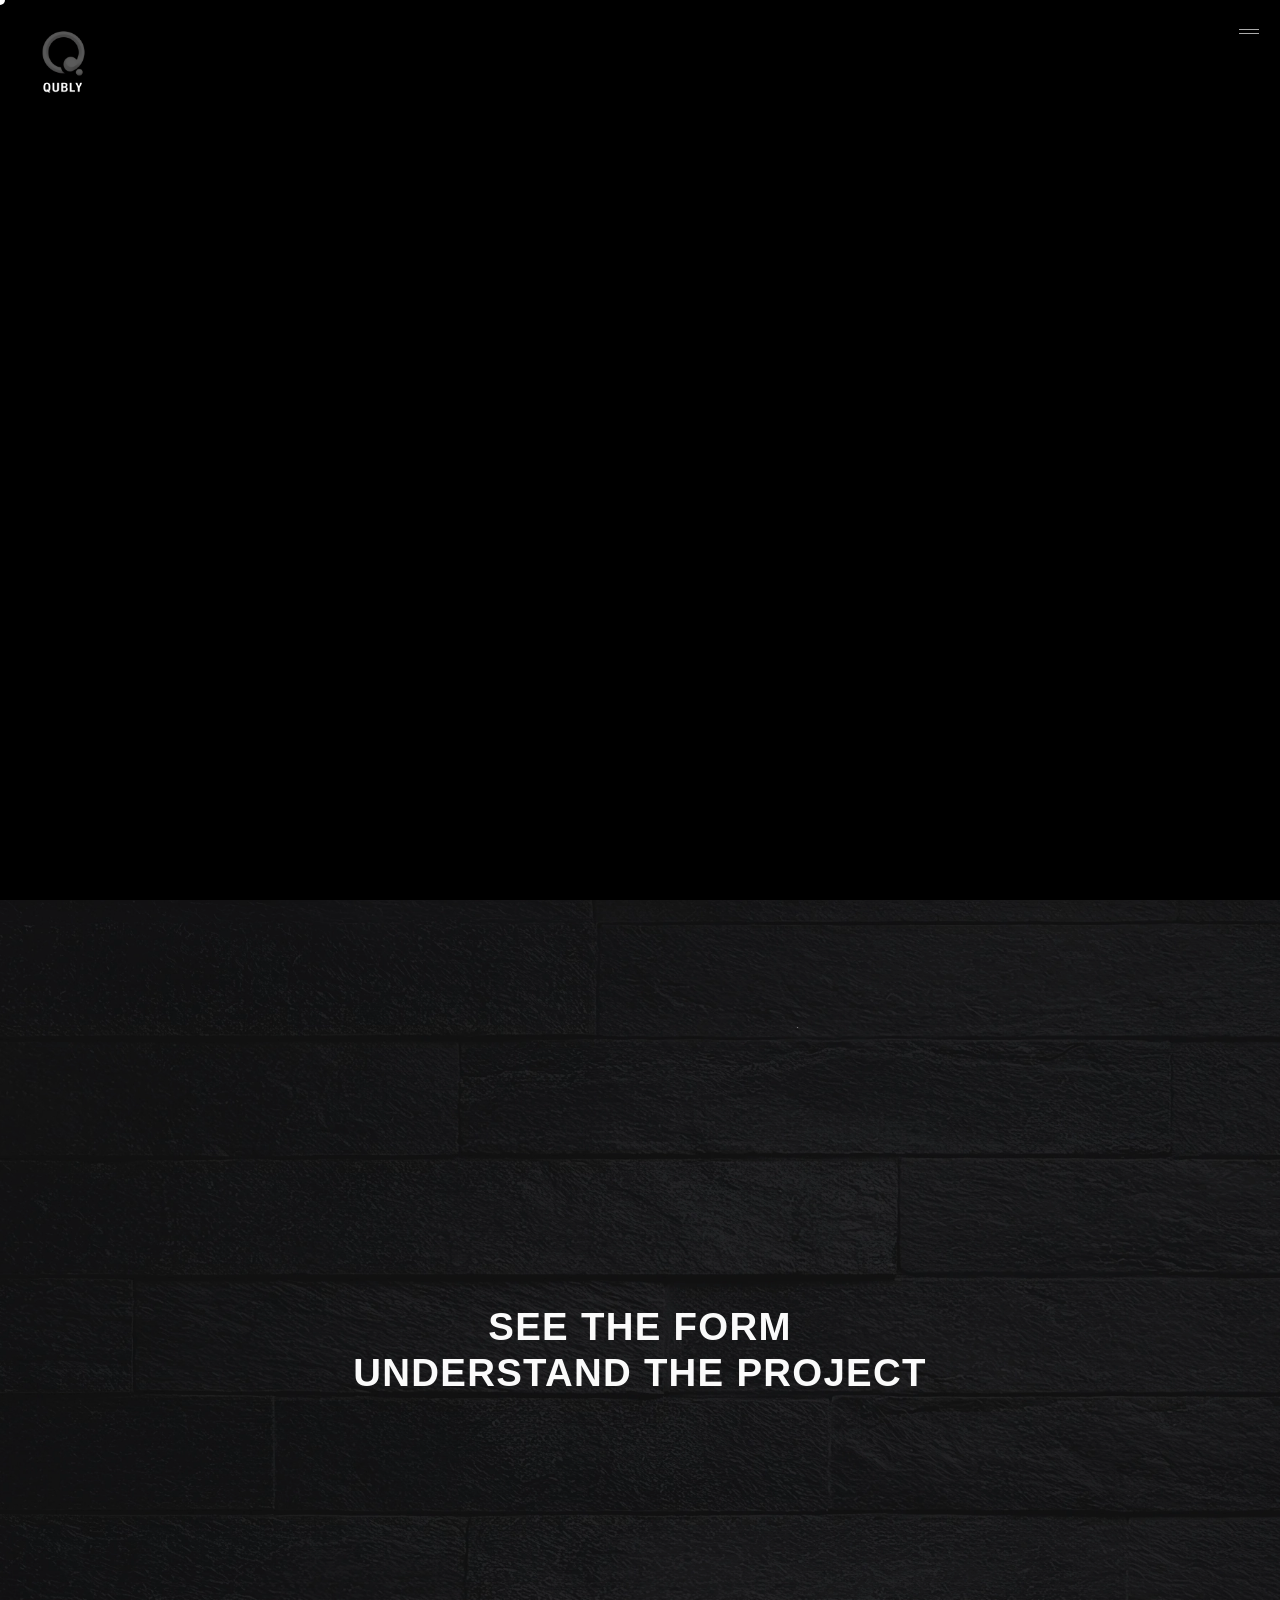
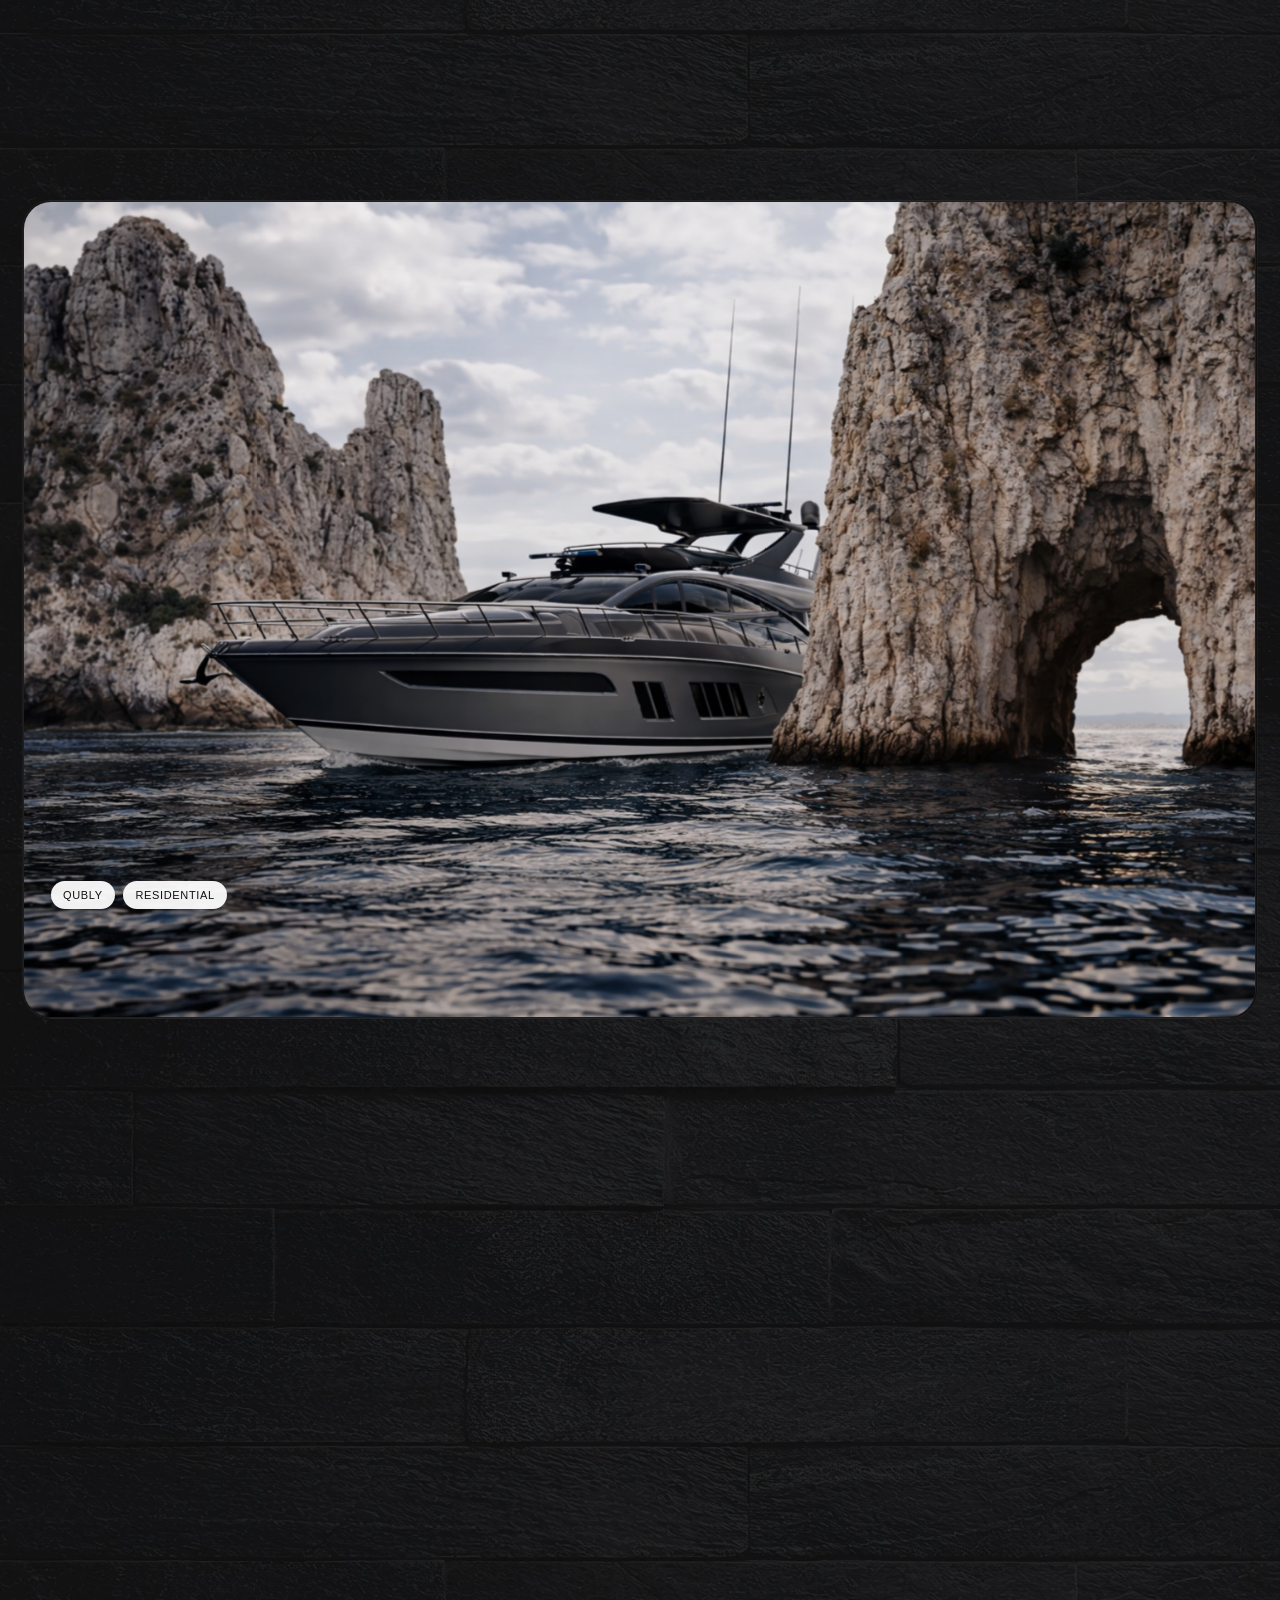
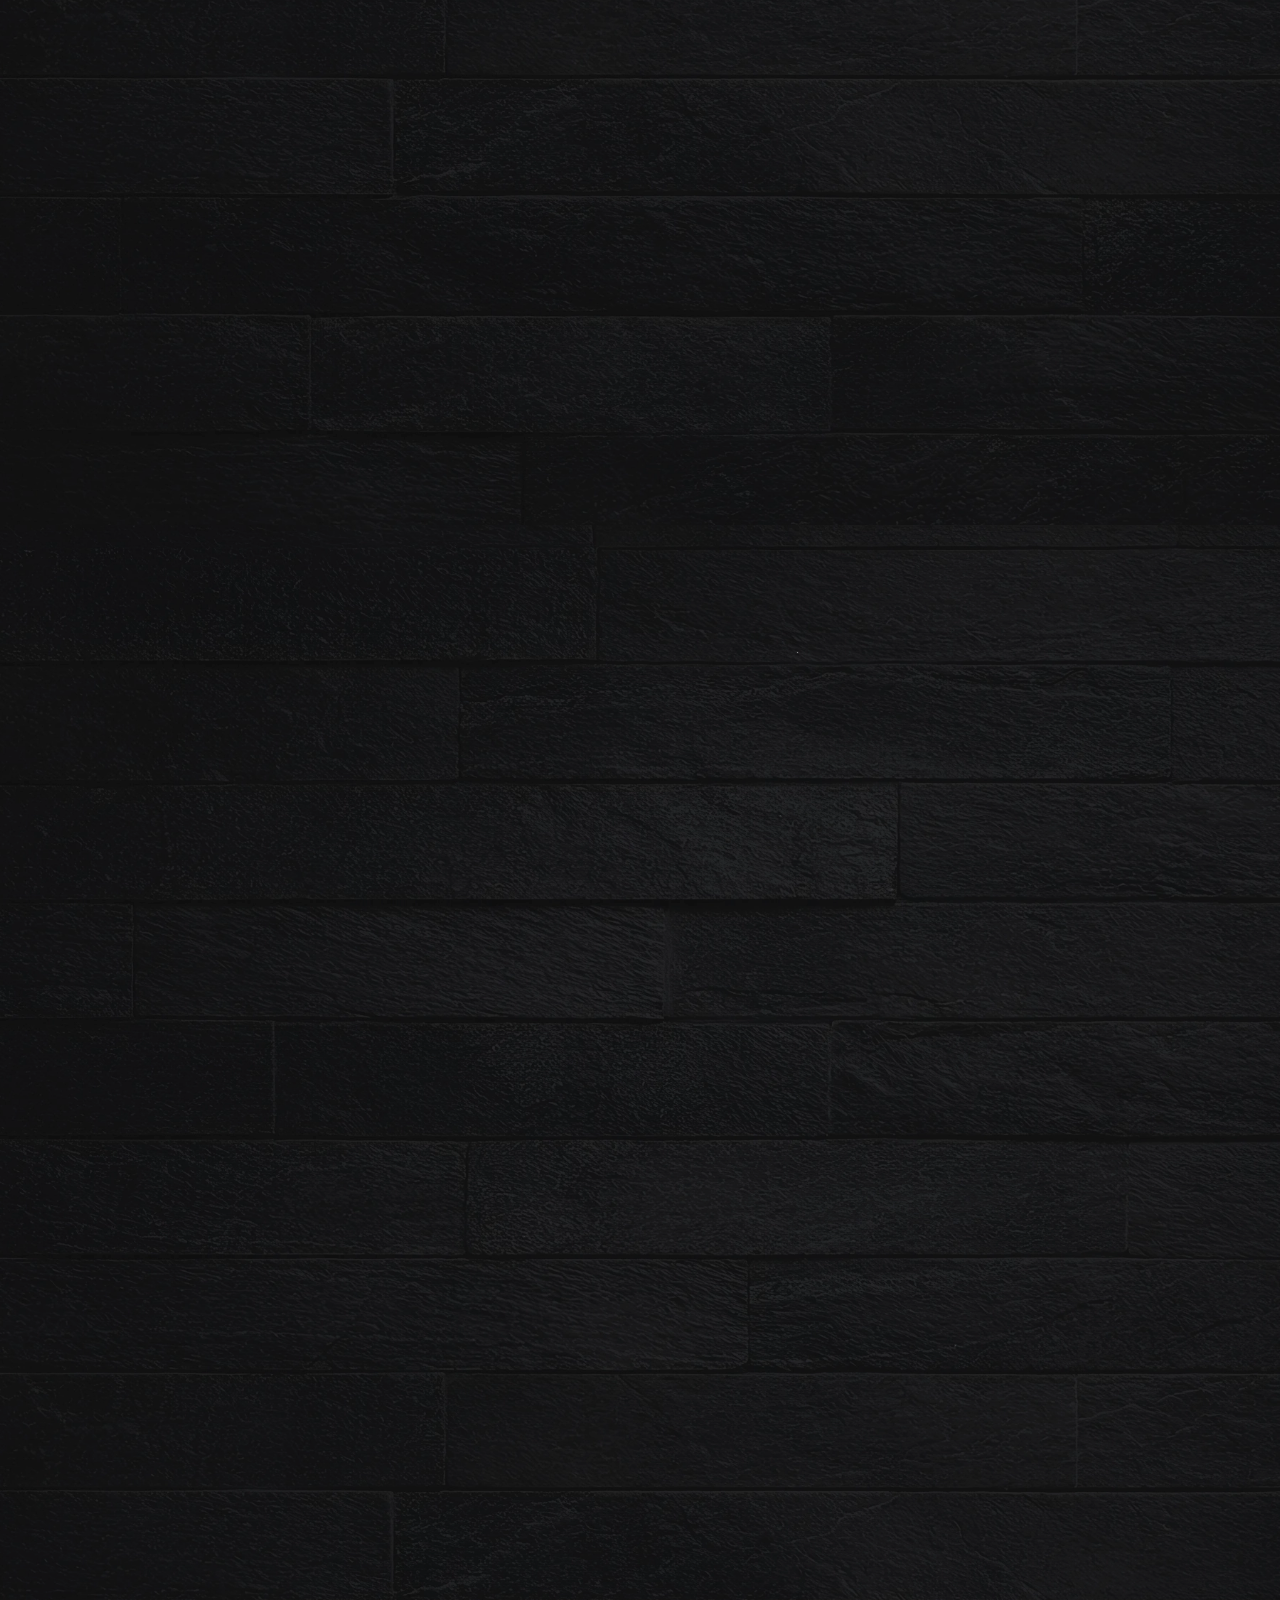
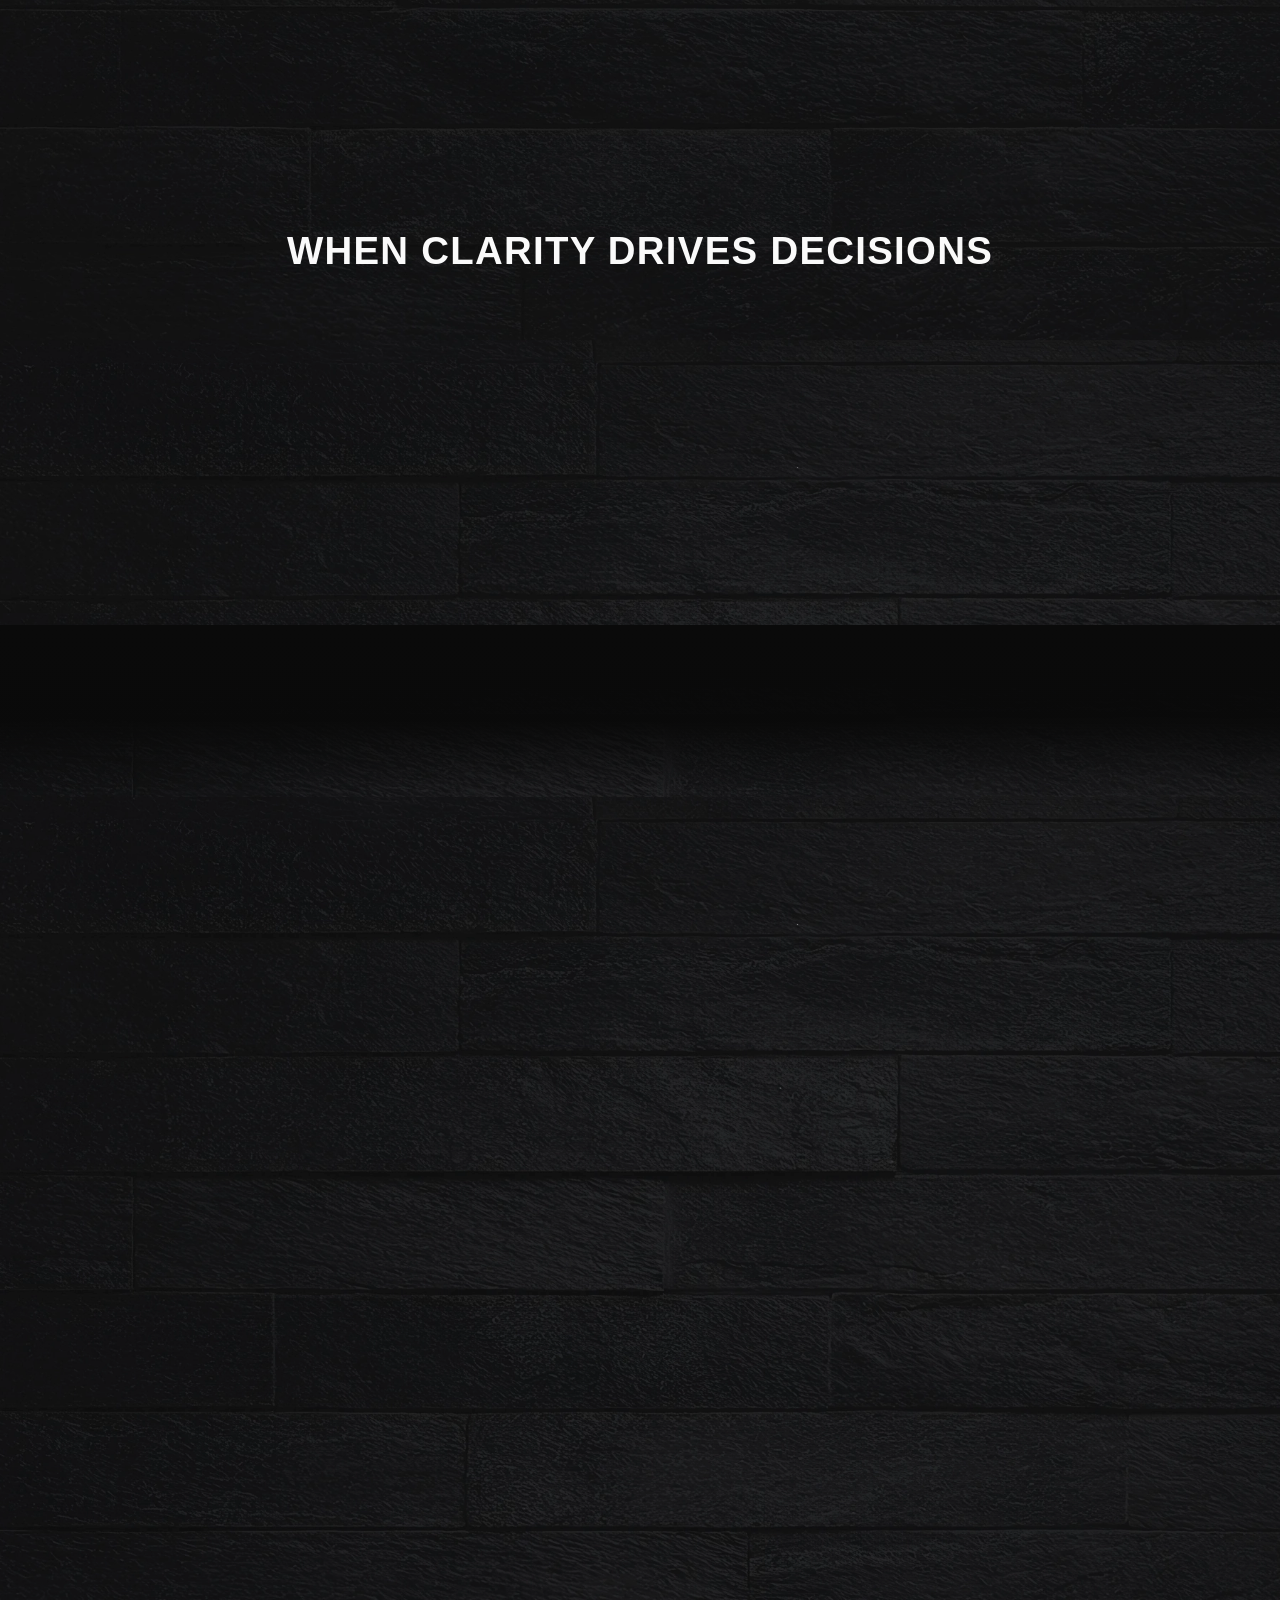
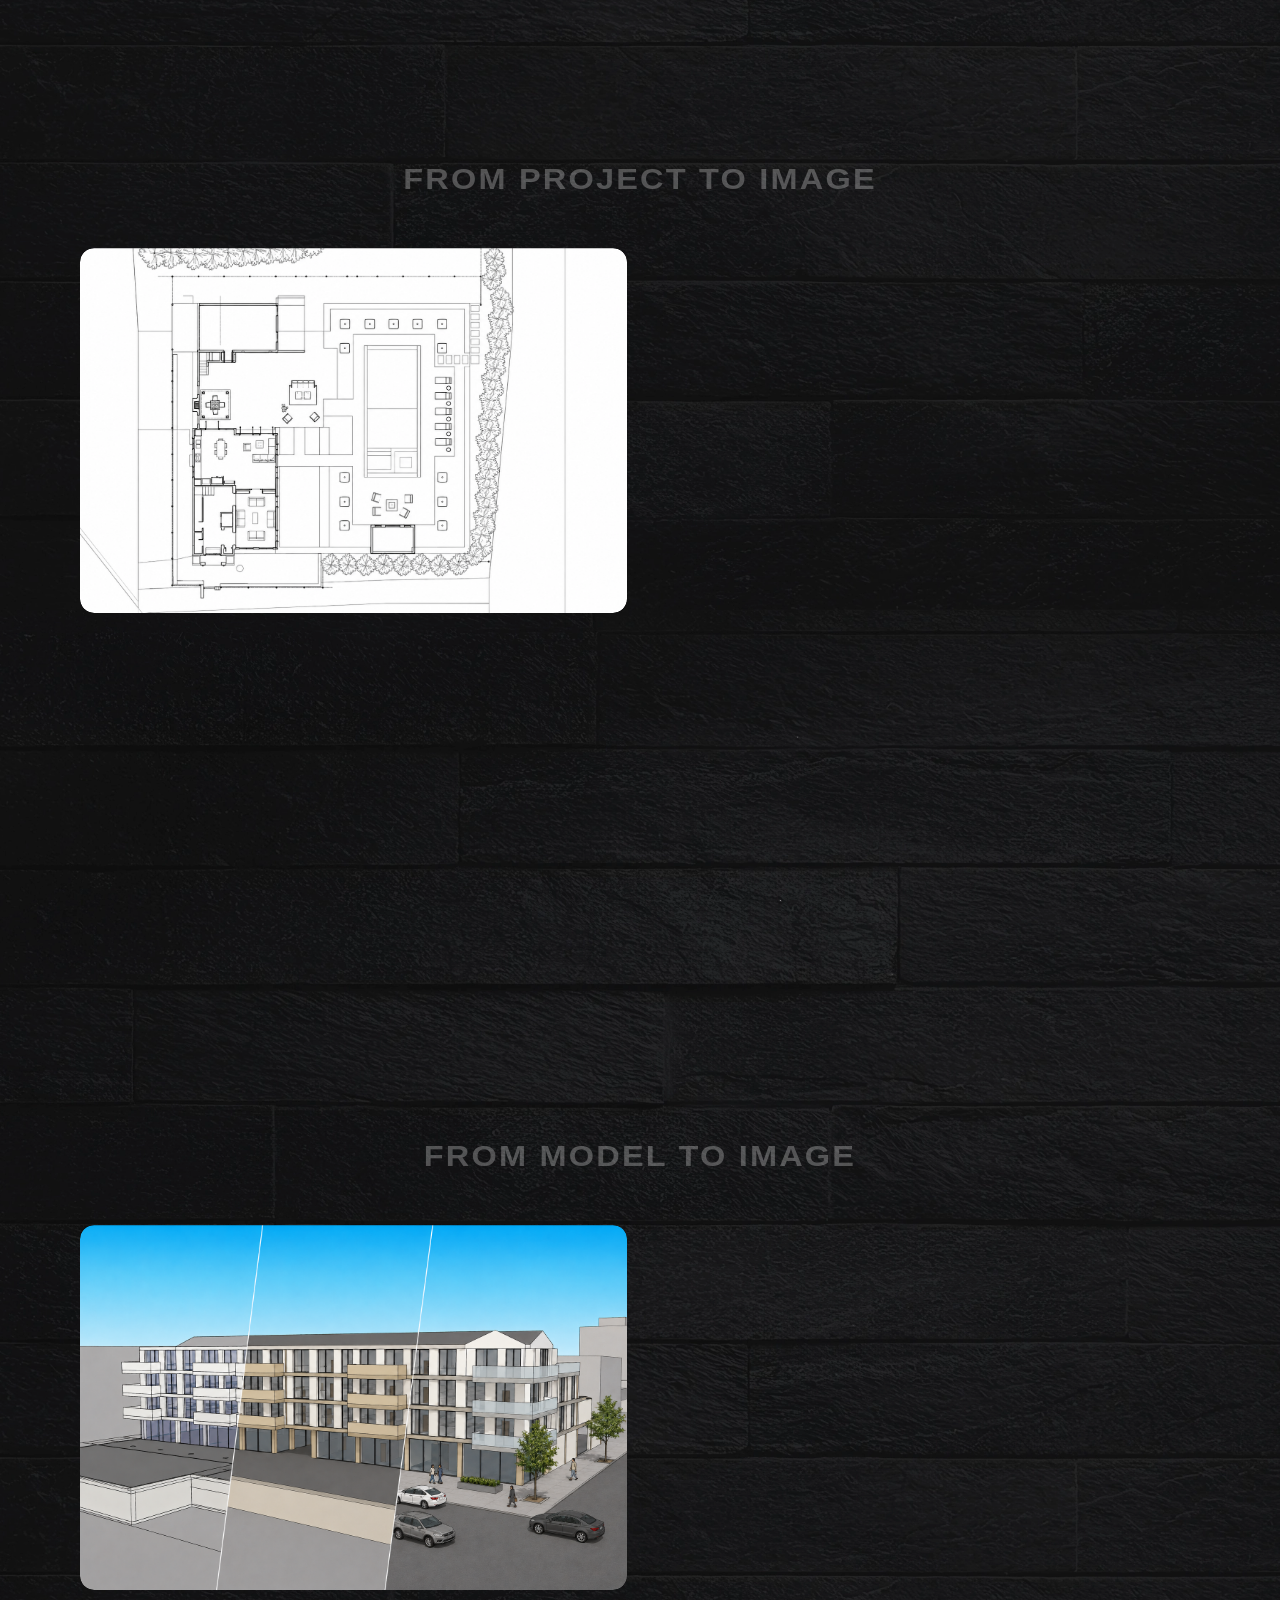
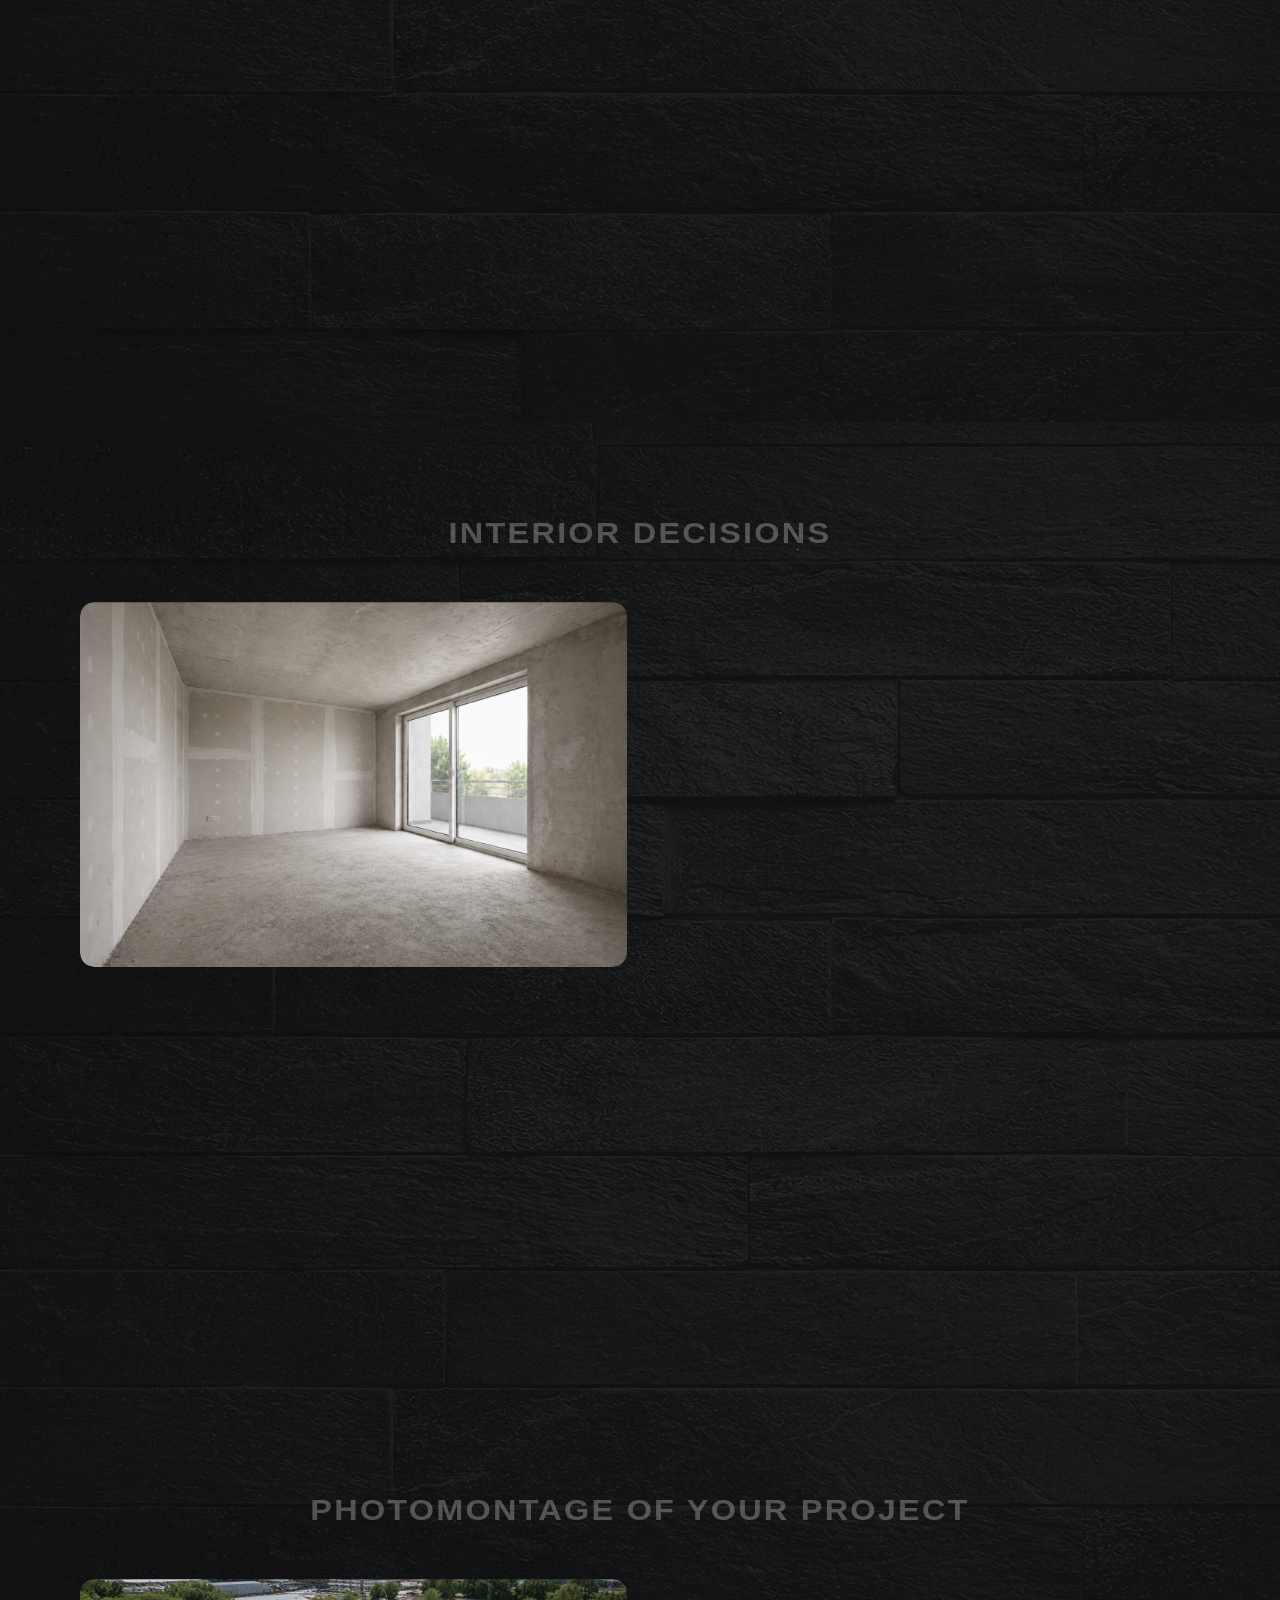
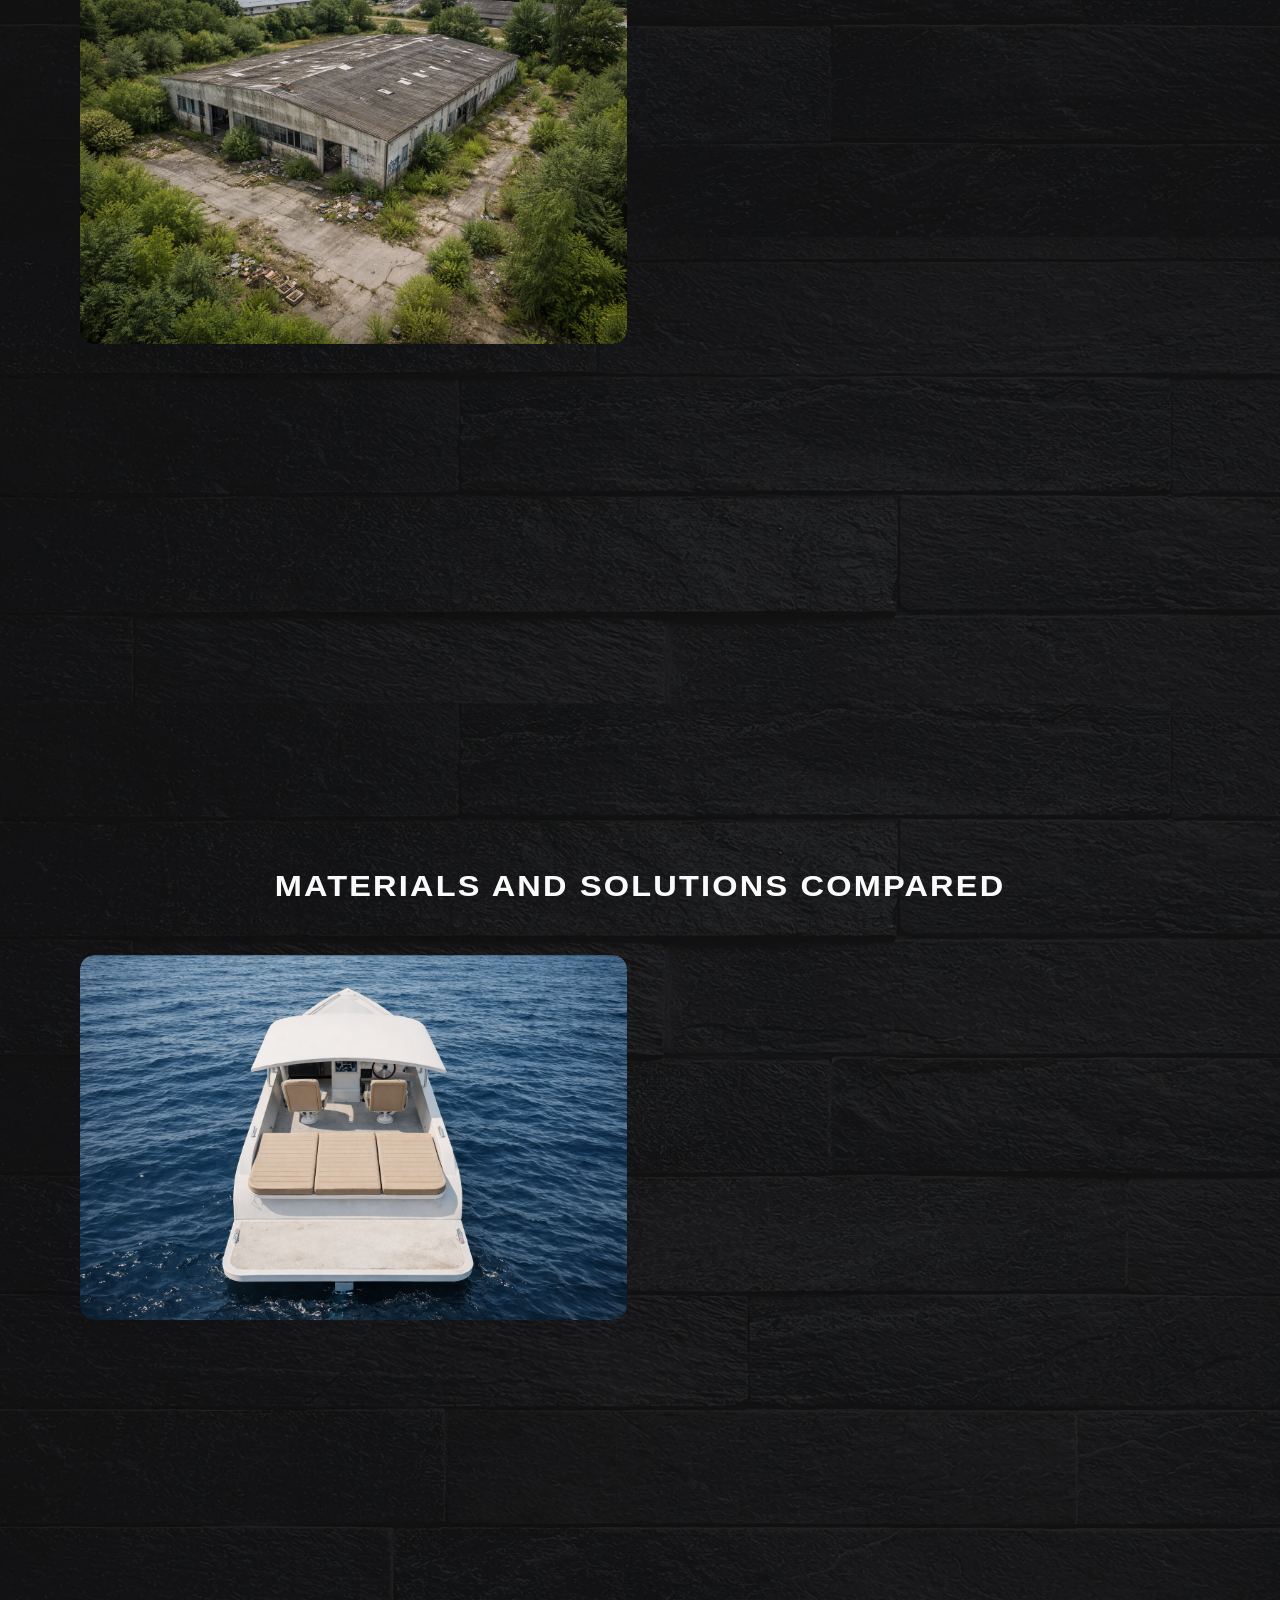
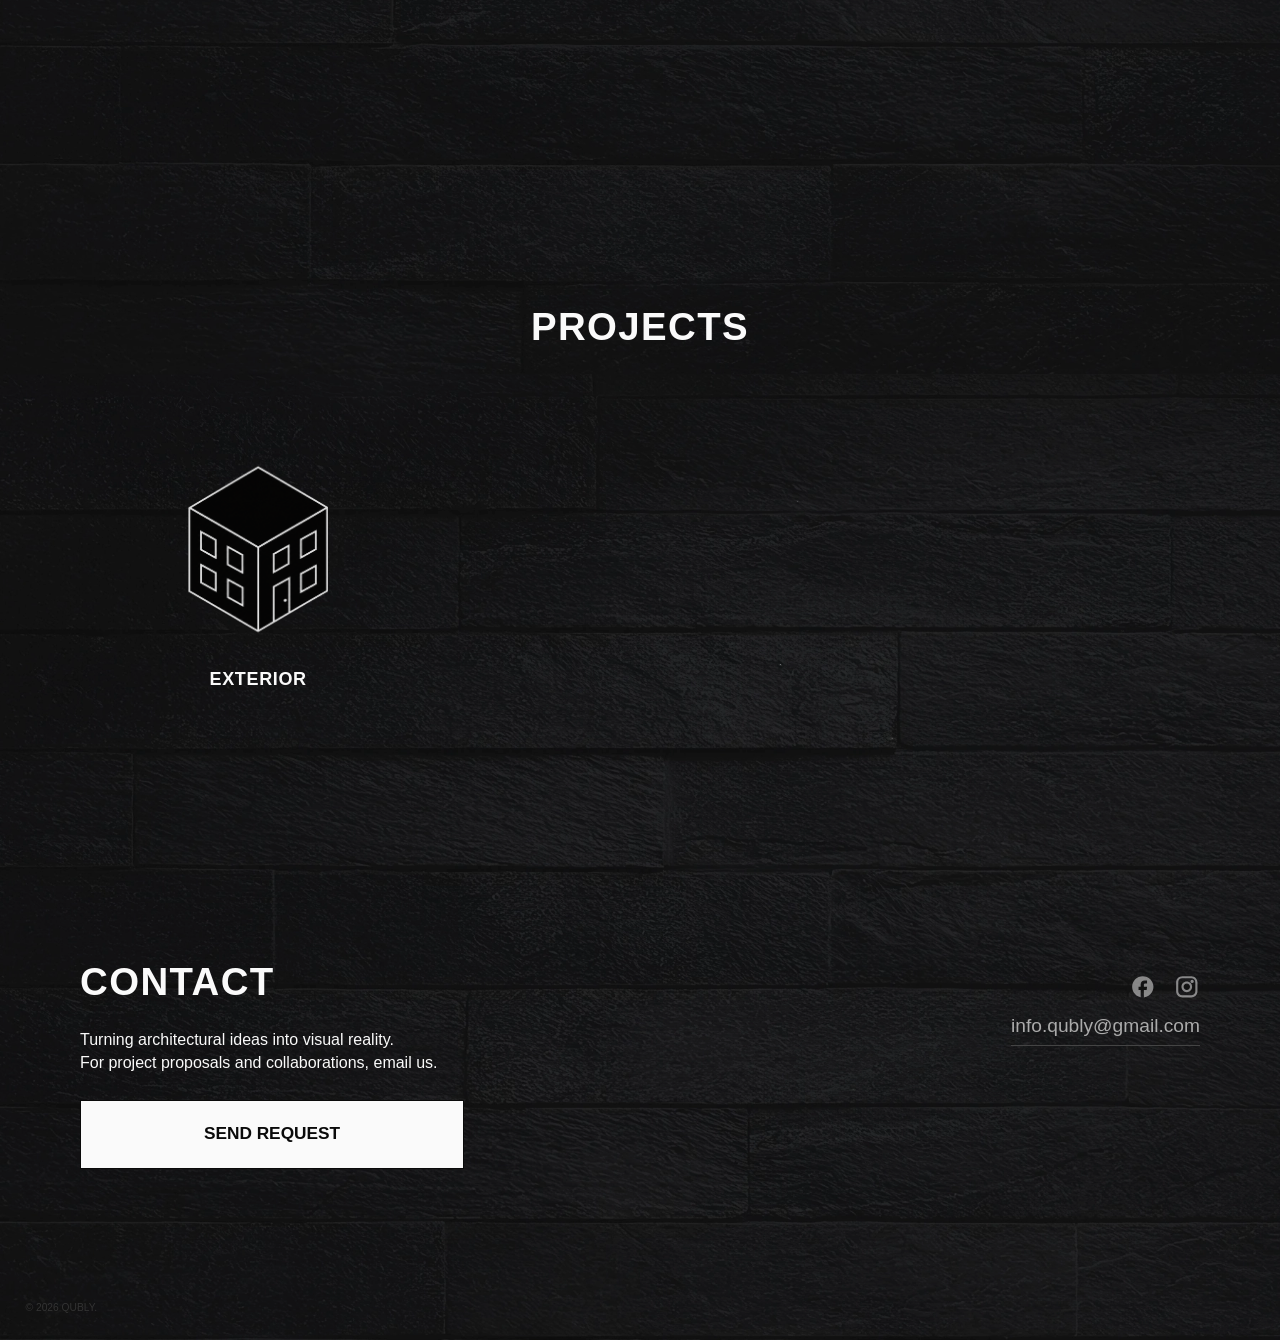
==== index.html @ ac9d9ac6 "Add files via upload" ====
<!DOCTYPE html>
<html lang="en">

<head>
    <meta charset="UTF-8">
    <meta name="viewport" content="width=device-width, initial-scale=1.0">
    <title>QUBLY – Architectural Visualization</title>
    <meta name="description" content="Visualizzazioni architettoniche, render esterni, interni e immagini per progetti immobiliari e architettonici." data-i18n="meta_desc_index">
    <link rel="canonical" href="https://infoqubly.github.io/qubly-site/">

    <!-- CSS -->
    <link rel="stylesheet" href="css/styles.css?v=68">
    <link rel="icon" href="favicon.png" type="image/png">
</head>

<body class="home-page">

    <!-- HEADER -->
    <header class="site-header">
        <a href="index.html" class="logo">
            <!-- Increased size to 50px height as requested -->
            <img src="logo.png" alt="QUBLY">
        </a>

        <div class="menu-toggle">
            <div class="hamburger-line"></div>
        </div>
    </header>

    <!-- FULLSCREEN MENU -->
    <div class="fullscreen-menu">
        <ul class="menu-list">
            <li class="menu-item"><a href="index.html" data-i18n="nav_home">Home</a></li>
            <li class="menu-item"><a href="about.html" data-i18n="nav_about">About Us</a></li>
            <li class="menu-item"><a href="#case-studies" data-i18n="nav_purpose">What We Offer</a></li>
            <li class="menu-item"><a href="#projects" data-i18n="nav_projects">Projects</a></li>
            <!-- CONTACT triggers scroll to #contact section, where the trigger link is -->
            <li class="menu-item"><a href="#contact" data-i18n="nav_contact">Contact Us</a></li>
        </ul>
    </div>

    <!-- HERO SECTION -->
    <section class="hero-section">
        <div class="hero-video-container">
            <video class="hero-video" autoplay loop muted playsinline disablePictureInPicture
                controlsList="nodownload noplaybackrate noremoteplayback">
                <!-- PC: 1024px in su -->
                <source src="hero-pc.mp4" media="(min-width: 1024px)" type="video/mp4">
                <!-- Tablet: tra 768px e 1023px -->
                <source src="hero-tablet.mp4" media="(min-width: 768px)" type="video/mp4">
                <!-- Telefono: fino a 767px -->
                <source src="hero-telefono.mp4" media="(max-width: 767px)" type="video/mp4">
                Your browser does not support the video tag.
            </video>
        </div>
        <div class="scroll-trigger-zone">
            <div class="scroll-arrow"></div>
        </div>
    </section>

    <!-- MAIN CONTENT WRAPPER to fix background scrolling issue -->
    <main id="main-content-wrapper">
        <!-- SCROLLING TEXTURE BACKGROUND -->
        <img src="Sfondo.webp" id="scrolling-texture" alt="">

        <!-- INTRO TEXT -->
        <div class="section-wrapper" id="intro" data-snap-anchor data-snap-offset="0">
            <h1 class="reveal from-left" data-delay="0" style="text-transform: uppercase;" data-i18n="hero_title">
                SEE THE FORM<br>
                UNDERSTAND THE PROJECT
            </h1>
        </div>

        <section class="scroll-showcase" id="visual-flow" data-snap-anchor data-snap-offset="0.08">
            <div class="scroll-showcase-stack" style="--showcase-card-count: 4;">
                <div class="scroll-showcase-stage">
                    <article class="scroll-showcase-card">
                        <img src="PS/Selezione/01.jpg" alt="Selected interior work 1" data-speed="0.94">
                        <div class="showcase-tags">
                            <span>QUBLY</span>
                            <span data-i18n="showcase_tag_residential">RESIDENTIAL</span>
                        </div>
                    </article>
                    <article class="scroll-showcase-card">
                        <img src="PS/Selezione/02.jpg" alt="Selected exterior work" data-speed="0.92">
                        <div class="showcase-tags">
                            <span>QUBLY</span>
                            <span data-i18n="showcase_tag_architecture">ARCHITECTURE</span>
                        </div>
                    </article>
                    <article class="scroll-showcase-card">
                        <img src="PS/Selezione/03.jpg" alt="Selected spaces work" data-speed="0.9">
                        <div class="showcase-tags">
                            <span>QUBLY</span>
                            <span data-i18n="showcase_tag_spaces">SPACES</span>
                        </div>
                    </article>
                    <article class="scroll-showcase-card">
                        <img src="PS/Selezione/04.png" alt="Selected redevelopment work" data-speed="0.88">
                        <div class="showcase-tags">
                            <span>QUBLY</span>
                            <span data-i18n="showcase_tag_transformation">TRANSFORMATION</span>
                        </div>
                    </article>
                </div>
            </div>
        </section>

        <section class="case-studies-intro section-wrapper" id="case-studies" data-snap-anchor data-snap-offset="0">
            <h2 class="service-title reveal from-left" data-delay="0" data-i18n="case_studies_title">WHEN CLARITY DRIVES DECISIONS</h2>
        </section>

    <!-- CASE STUDIES SNAPSHOT -->
    <section class="case-snapshots">
        <div class="case-group" data-snap-anchor data-snap-offset="0.14">

        <!-- ROW 1 -->
        <h3 class="case-row-title reveal from-left" data-delay="0" data-i18n="row1_title">Design transition to reality</h3>
        <div class="case-row">
            <!-- Left Card: Problem -->
            <a class="case-card reveal from-left" href="#" data-delay="0">
                <p class="case-kicker" data-i18n="kicker_need">Before</p>
                <div class="case-media">
                    <img src="PS/P1.png" alt="Case Study 1 Problem" />
                </div>
                <div class="case-body">
                    <p data-i18n="row1_prob">Drawings explain structure, but they don’t communicate how the architecture will actually look
                        and feel in reality.</p>
                </div>
            </a>

            <!-- Right Card: Solution -->
            <a class="case-card reveal from-right" href="#" data-delay="700">
                <p class="case-kicker" data-i18n="kicker_deliver">After</p>
                <div class="case-media">
                    <img src="PS/S1.png" alt="Case Study 1 Solution" />
                </div>
                <div class="case-body">
                    <p data-i18n="row1_sol">Architectural visualizations that turn 2D intent into clear, tangible spatial reality.</p>
                </div>
            </a>
        </div>
        </div>

        <div class="case-group" data-snap-anchor data-snap-offset="0.14">
        <!-- ROW 2 -->
        <h3 class="case-row-title reveal from-left" data-delay="0" data-i18n="row2_title">From project to image</h3>
        <div class="case-row">
            <!-- Left Card: Problem -->
            <a class="case-card reveal from-left" href="#" data-delay="0">
                <p class="case-kicker" data-i18n="kicker_need">Before</p>
                <div class="case-media">
                    <img src="PS/P5.png" alt="Case Study 2 Problem" />
                </div>
                <div class="case-body">
                    <p data-i18n="row2_prob">A project can be precise and complete, but still difficult to read without a clear visual translation.</p>
                </div>
            </a>

            <!-- Right Card: Solution -->
            <a class="case-card reveal from-right" href="#" data-delay="700">
                <p class="case-kicker" data-i18n="kicker_deliver">After</p>
                <div class="case-media">
                    <img src="PS/S5.png" alt="Case Study 2 Solution" />
                </div>
                <div class="case-body">
                    <p data-i18n="row2_sol">Images that turn the project into an immediate, readable and communicative architectural vision.</p>
                </div>
            </a>
        </div>
        </div>

        <div class="case-group" data-snap-anchor data-snap-offset="0.14">
        <!-- ROW 3 -->
        <h3 class="case-row-title reveal from-left" data-delay="0" data-i18n="row3_title">From model to image</h3>
        <div class="case-row">
            <!-- Left Card: Problem -->
            <a class="case-card reveal from-left" href="#" data-delay="0">
                <p class="case-kicker" data-i18n="kicker_need">Before</p>
                <div class="case-media">
                    <img src="PS/P6.png" alt="Case Study 3 Problem" />
                </div>
                <div class="case-body">
                    <p data-i18n="row3_prob">A model defines volumes and proportions, but it does not yet express atmosphere, materials and light.</p>
                </div>
            </a>

            <!-- Right Card: Solution -->
            <a class="case-card reveal from-right" href="#" data-delay="700">
                <p class="case-kicker" data-i18n="kicker_deliver">After</p>
                <div class="case-media">
                    <img src="PS/S6.png" alt="Case Study 3 Solution" />
                </div>
                <div class="case-body">
                    <p data-i18n="row3_sol">Rendered images that transform the model into a complete visual experience, ready to communicate.</p>
                </div>
            </a>
        </div>
        </div>

        <div class="case-group" data-snap-anchor data-snap-offset="0.14">
        <!-- ROW 4 -->
        <h3 class="case-row-title reveal from-left" data-delay="0" data-i18n="row4_title">Interior decisions</h3>
        <div class="case-row">
            <!-- Left Card: Problem -->
            <a class="case-card reveal from-left" href="#" data-delay="0">
                <p class="case-kicker" data-i18n="kicker_need">Before</p>
                <div class="case-media">
                    <img src="PS/P2.png" alt="Case Study 2 Problem" />
                </div>
                <div class="case-body">
                    <p data-i18n="row4_prob">Sometimes there is only an empty space, or just a project on paper, and it has to be sold before
                        anyone can imagine living in it.</p>
                </div>
            </a>

            <!-- Right Card: Solution -->
            <a class="case-card reveal from-right" href="#" data-delay="700">
                <p class="case-kicker" data-i18n="kicker_deliver">After</p>
                <div class="case-media">
                    <img src="PS/S2.png" alt="Case Study 2 Solution" />
                </div>
                <div class="case-body">
                    <p data-i18n="row4_sol">Photoreal visualizations that transform vacant or unbuilt spaces into desirable, market-ready
                        environments that make purchase decisions easier.</p>
                </div>
            </a>
        </div>
        </div>

        <div class="case-group" data-snap-anchor data-snap-offset="0.14">
        <!-- ROW 5 -->
        <h3 class="case-row-title reveal from-left" data-delay="0" data-i18n="row5_title">FOTOINSERIMENTO</h3>
        <div class="case-row">
            <!-- Left Card: Problem -->
            <a class="case-card reveal from-left" href="#" data-delay="0">
                <p class="case-kicker" data-i18n="kicker_need">Before</p>
                <div class="case-media">
                    <img src="PS/P3.png" alt="Case Study 3 Problem" />
                </div>
                <div class="case-body">
                    <p data-i18n="row5_prob">Existing buildings and sites don’t communicate their future potential.</p>
                </div>
            </a>

            <!-- Right Card: Solution -->
            <a class="case-card reveal from-right" href="#" data-delay="700">
                <p class="case-kicker" data-i18n="kicker_deliver">After</p>
                <div class="case-media">
                    <img src="PS/S3.png" alt="Case Study 3 Solution" />
                </div>
                <div class="case-body">
                    <p data-i18n="row5_sol">Contextual photoinsertions that show the transformation as if it already exists.</p>
                </div>
            </a>
        </div>
        </div>

        <div class="case-group" data-snap-anchor data-snap-offset="0.14">
        <!-- ROW 6 -->
        <h3 class="case-row-title reveal from-left" data-delay="0" data-i18n="row6_title">Design options and material comparison</h3>
        <div class="case-row">
            <!-- Left Card: Problem -->
            <a class="case-card reveal from-left" href="#" data-delay="0">
                <p class="case-kicker" data-i18n="kicker_need">Before</p>
                <div class="case-media">
                    <img src="PS/P4.png" alt="Case Study 4 Problem" />
                </div>
                <div class="case-body">
                    <p data-i18n="row6_prob">Comparing finishes and alternatives is abstract without seeing them side by side.</p>
                </div>
            </a>

            <!-- Right Card: Solution -->
            <a class="case-card reveal from-right" href="#" data-delay="700">
                <p class="case-kicker" data-i18n="kicker_deliver">After</p>
                <div class="case-media">
                    <img src="PS/S4.png" alt="Case Study 4 Solution" />
                </div>
                <div class="case-body">
                    <p data-i18n="row6_sol">Consistent comparative renders that make choices immediate and concrete.</p>
                </div>
            </a>
        </div>
        </div>
    </section>

    <!-- PROJECTS SECTION (Moved here) -->
    <div class="section-wrapper" id="projects" data-snap-anchor data-snap-offset="0.12">
        <h2 class="service-title reveal from-left" data-delay="0" data-i18n="projects_title">PROJECTS</h2>

        <div class="services-grid">
            <!-- Project Category 1: EXTERIOR -->
            <a href="esterni.html" class="case-card reveal from-left" data-delay="0">
                <div class="case-media"
                    style="position: relative; aspect-ratio: 16/9; overflow: hidden;">
                    <img src="PS/exterior.png" alt="Exterior"
                        style="width: 100%; height: 100%; object-fit: cover; filter: brightness(0.9);">
                </div>
                <div class="case-body">
                    <h3 data-i18n="proj_exterior">EXTERIOR</h3>
                </div>
            </a>

            <!-- Project Category 2: INTERIOR -->
            <a href="interni.html" class="case-card reveal from-left" data-delay="200">
                <div class="case-media"
                    style="position: relative; aspect-ratio: 16/9; overflow: hidden;">
                    <img src="PS/interior.png" alt="Interior"
                        style="width: 100%; height: 100%; object-fit: cover; filter: brightness(0.9);">
                </div>
                <div class="case-body">
                    <h3 data-i18n="proj_interior">INTERIOR</h3>
                </div>
            </a>

            <!-- Project Category 3: SPACES -->
            <a href="spazi.html" class="case-card reveal from-left" data-delay="400">
                <div class="case-media"
                    style="position: relative; aspect-ratio: 16/9; overflow: hidden;">
                    <img src="PS/spaces.png" alt="Spaces"
                        style="width: 100%; height: 100%; object-fit: cover; filter: brightness(0.9);">
                </div>
                <div class="case-body">
                    <h3 data-i18n="proj_spaces">SPACES</h3>
                </div>
            </a>
        </div>
    </div>

    <!-- CONTACT SECTION (Redesigned) -->
    <div class="contact-section" id="contact" data-snap-anchor data-snap-offset="0.12">
        <div class="contact-left reveal from-left" data-delay="0">
            <h2 class="service-title" data-i18n="contact_title">CONTACT</h2>
            <p class="contact-text" data-i18n="contact_desc">
                Turning architectural ideas into visual reality.<br>
                For project proposals and collaborations, email us.
            </p>
            <a href="https://docs.google.com/forms/d/e/1FAIpQLSdRsD1cFEi_Piw1dqPVw4LWgrstn5cbHXEcnYwcSCSfHgwjyg/viewform?usp=publish-editor"
                class="contact-form-button contact-form-button--dark" target="_blank" rel="noopener"
                data-i18n="contact_request_button">SEND REQUEST</a>
        </div>

        <div class="contact-right">
            <div class="social-icons-wrapper">
                <!-- Facebook Icon -->
                <a href="#" class="social-icon">
                    <svg width="100%" height="100%" viewBox="0 0 24 24" fill="currentColor">
                        <path
                            d="M22 12C22 6.48 17.52 2 12 2C6.48 2 2 6.48 2 12C2 16.84 5.44 20.87 10 21.8V15H8V12H10V9.5C10 7.57 11.71 6 13.5 6H16V9H14C13.06 9 13 9.97 13 10.5V12H16L15.6 15H13V21.95C17.74 21.45 22 17.18 22 12Z" />
                    </svg>
                </a>
                <!-- Instagram Icon -->
                <a href="#" class="social-icon">
                    <svg width="100%" height="100%" viewBox="0 0 24 24" fill="currentColor">
                        <path
                            d="M7.8 2H16.2C19.4 2 22 4.6 22 7.8V16.2C22 19.4 19.4 22 16.2 22H7.8C4.6 22 2 19.4 2 16.2V7.8C2 4.6 4.6 2 7.8 2ZM7.6 4C5.6 4 4 5.6 4 7.6V16.4C4 18.4 5.6 20 7.6 20H16.4C18.4 20 20 18.4 20 16.4V7.6C20 5.6 18.4 4 16.4 4H7.6Z" />
                        <path
                            d="M12 7C9.2 7 7 9.2 7 12C7 14.8 9.2 17 12 17C14.8 17 17 14.8 17 12C17 9.2 14.8 7 12 7ZM12 15C10.3 15 9 13.7 9 12C9 10.3 10.3 9 12 9C13.7 9 15 10.3 15 12C15 13.7 13.7 15 12 15Z" />
                        <circle cx="17" cy="7" r="1.5" />
                    </svg>
                </a>
            </div>
            <a href="#" class="contact-trigger-link">info.qubly@gmail.com</a>
        </div>
    </div>

    <!-- FOOTER (Empty now or removed) -->
    <footer class="site-footer" style="padding: 2vw; border: none;">
        <!-- Icons moved to contact section, keeping simple copyright or empty -->
        <p style="font-size: 0.8vw; color: #333; margin: 0 auto;">&copy; 2026 QUBLY.</p>
    </footer>
    </main>

    <!-- CUSTOM CURSOR -->
    <div id="cursor-dot" class="custom-cursor"></div>

    <!-- SPOTLIGHT CANVAS -->
    <canvas id="spotlight-canvas"></canvas>


    <!-- JS -->
    <script src="js/translations.js?v=54"></script>
    <script src="js/spotlight.js?v=49"></script>
    <script src="js/main.js?v=63"></script>
</body>

</html>
---- css/styles.css ----
:root {
  /* QUBLY Premium Palette */
  --QUBLY-BLACK: #0a0a0a;
  /* Deep rich black */
  --QUBLY-DARK-GRAY: #1a1a1a;
  /* Schiarito / Soft Black */
  --QUBLY-GRAY: #ABABAB;
  /* Original Gray for text */
  --QUBLY-WHITE: #FAFAFA;
  /* Off-white */
  --QUBLY-ACCENT: #ffffff;
  --scrollbar-width: 0px;
  --page-scrim: rgba(0, 0, 0, 0.18);

  --bg-color: var(--QUBLY-BLACK);
  --text-color: var(--QUBLY-WHITE);
  --header-height: 8vw;
  --media-card-radius: 1.1vw;
  /* Increased for larger logo (approx 150px) */
}

@media (min-width: 768px) {
  :root {
    --page-scrim: rgba(0, 0, 0, 0.12);
  }
}

@media (max-width: 767px) {
  :root {
    --header-height: 25vw;
    --media-card-radius: 3.8vw;
    /* Increased for mobile */
  }
}

* {
  box-sizing: border-box;
  -webkit-tap-highlight-color: transparent;
}

html {
  scroll-behavior: smooth;
  background: var(--bg-color);
}

html,
body {
  margin: 0;
  padding: 0;
  width: 100%;
  height: 100%;
  font-family: Helvetica, Arial, sans-serif;
  /* Fallback font */
  font-weight: 300;
  font-size: clamp(14px, 0.9375vw, 18px);
  line-height: 1.35;
  color: var(--text-color);
  background: var(--bg-color);
  -webkit-font-smoothing: antialiased;
}

@media (max-width: 767px) {

  html,
  body {
    font-size: 3.56vw;
    line-height: 4.58vw;
  }
}

a {
  text-decoration: none;
  color: inherit;
  transition: all 0.25s ease;
}

img,
video {
  max-width: 100%;
}

/* UTILITIES */
.desktop-only {
  display: block;
}

.mobile-only {
  display: none;
}

@media (max-width: 767px) {
  .desktop-only {
    display: none;
  }

  .mobile-only {
    display: block;
  }
}

/* HEADER */
.site-header {
  position: fixed;
  top: 0;
  left: 0;
  right: 0;
  padding: 1.666vw;
  z-index: 100;
  display: flex;
  justify-content: space-between;
  align-items: flex-start;
  height: auto;
  transition: background-color 0.3s ease;
  pointer-events: none;
  mix-blend-mode: difference;
  color: white;
  /* Allow clicks to pass through header background (e.g. to scrollbar) */
}

/* Ensure interactive elements in header are clickable */
.site-header>* {
  pointer-events: auto;
}

.site-header {
  position: fixed;
  z-index: 100;
}

@media (max-width: 767px) {
  .site-header {
    padding: 5.08vw;
  }
}

/* LOGO */
.logo {
  display: block;
  z-index: 101;
  background: transparent;
  height: auto;
  display: flex;
  align-items: flex-start;
}

/* ... existing content ... */

/* CASE STUDIES SNAPSHOT */
.case-snapshots {
  padding: 8.33vw 6.25vw;
  width: 100%;
  max-width: none;
  margin: 0 auto;
}

.case-snapshots h2.service-title {
  font-size: clamp(24px, 3vw, 56px);
  line-height: 1.1;
  text-align: center !important;
  /* Reverted to center */
  margin-bottom: 4vw !important;
}

.logo img {
  height: 6.5vw;
  /* Approx 125px on 1920px screen (2.5x of 50px) */
  width: auto;
  object-fit: contain;
  max-height: 100%;
}

@media (max-width: 767px) {
  .logo img {
    height: 20vw;
    /* Larger on mobile too (~75px) */
  }
}

/* HAMBURGER MENU */
.menu-toggle {
  position: relative;
  cursor: pointer;
  height: 1.5625vw;
  width: 1.5625vw;
  display: flex;
  align-items: center;
  z-index: 101;
}

@media (max-width: 767px) {
  .menu-toggle {
    height: 5.08vw;
    width: 7.63vw;
  }
}

.hamburger-line {
  position: relative;
  height: 0.104vw;
  width: 1.5625vw;
  background: transparent;
}

.hamburger-line::before,
.hamburger-line::after {
  content: "";
  position: absolute;
  top: 0;
  left: 0;
  right: 0;
  height: 0.104vw;
  width: 1.5625vw;
  background: var(--QUBLY-GRAY);
  transition: all 0.25s ease;
}

.hamburger-line::before {
  transform: translateY(-0.156vw);
}

.hamburger-line::after {
  transform: translateY(0.156vw);
}

.menu-toggle:hover .hamburger-line::before,
.menu-toggle:hover .hamburger-line::after {
  background: var(--QUBLY-WHITE);
}

.menu-toggle:hover .hamburger-line::before {
  transform: translateY(-0.3125vw);
}

.menu-toggle:hover .hamburger-line::after {
  transform: translateY(0.3125vw);
}

/* Menu Open State */
.menu-open .hamburger-line::before {
  transform: rotate(45deg) !important;
  background: var(--QUBLY-WHITE);
}

.menu-open .hamburger-line::after {
  transform: rotate(-45deg) !important;
  background: var(--QUBLY-WHITE);
}

@media (max-width: 767px) {

  .hamburger-line,
  .hamburger-line::before,
  .hamburger-line::after {
    height: 0.254vw;
    width: 7.63vw;
  }

  .hamburger-line::before {
    transform: translateY(-0.76vw);
  }

  .hamburger-line::after {
    transform: translateY(0.76vw);
  }

  .menu-toggle:hover .hamburger-line::before {
    transform: translateY(-1.27vw);
  }

  .menu-toggle:hover .hamburger-line::after {
    transform: translateY(1.27vw);
  }
}

/* FULLSCREEN OVERLAY MENU */
.fullscreen-menu {
  position: fixed;
  top: 0;
  left: 0;
  width: 100%;
  height: 100%;
  background: rgba(0, 0, 0, 0.94);
  z-index: 90;
  display: flex;
  flex-direction: column;
  justify-content: center;
  align-items: center;
  opacity: 0;
  visibility: hidden;
  transition: all 0.4s ease;
  backdrop-filter: none;
  -webkit-backdrop-filter: none;
  box-shadow: none;
}
.fullscreen-menu::before {
  content: "";
  position: absolute;
  inset: 0;
  background: transparent;
  pointer-events: none;
}
.fullscreen-menu.active {
  opacity: 1;
  visibility: visible;
}

.menu-list {
  list-style: none;
  padding: 0;
  margin: 0;
  text-align: center;
  position: relative;
  z-index: 1;
  min-width: 0;
  background: transparent;
  border: none;
  box-shadow: none;
}

.menu-item {
  padding: 1.25vw 0;
  font-size: 2.08vw;
  font-weight: 300;
  letter-spacing: 0.14vw;
  text-transform: uppercase;
  opacity: 0;
  transform: translateY(20px);
  transition: all 0.5s ease;
}

.menu-item a {
  display: inline-block;
  padding: 0.12em 0.45em;
}

.fullscreen-menu.active .menu-item {
  opacity: 1;
  transform: translateY(0);
}

.fullscreen-menu.active .menu-item:nth-child(1) {
  transition-delay: 0s;
}

.fullscreen-menu.active .menu-item:nth-child(2) {
  transition-delay: 0s;
}

.fullscreen-menu.active .menu-item:nth-child(3) {
  transition-delay: 0s;
}

.fullscreen-menu.active .menu-item:nth-child(4) {
  transition-delay: 0s;
}

.fullscreen-menu.active .menu-item:nth-child(5) {
  transition-delay: 0s;
}

@media (max-width: 767px) {
  .menu-list {
    min-width: 0;
    padding: 0;
  }

  .menu-item {
    font-size: 7.12vw;
    padding: 4.07vw 0;
  }
}

.menu-item a:hover {
  color: var(--QUBLY-WHITE);
}

/* HERO SECTION */
.hero-section {
  position: relative;
  z-index: 10 !important;
  /* Ensure on top of transparency/canvas */
  height: 100vh;
  width: 100%;
  overflow: hidden;
  background: #000;
  /* Fade out bottom to black using mask */
  /* Gradient mask removed per user request */
}

.hero-video-container {
  width: 100%;
  height: 100%;
  position: relative;
  z-index: 0;
  background: #000;
}

.hero-video {
  width: 100%;
  height: 100%;
  object-fit: cover;
  object-position: top center;
  /* Anchor to top, crop bottom */
  pointer-events: none;
  /* Prevent browser overlays */
  background: #000;
}

/* Removed Manual Gradients as requested */

/* Scroll Arrow */
/* Scroll Zone and Arrow */
.scroll-trigger-zone {
  position: absolute;
  bottom: 0px;
  left: 0;
  width: 100%;
  height: 15vh;
  z-index: 20;
  cursor: pointer;
  display: flex;
  justify-content: center;
  align-items: flex-end;
  padding-bottom: 2vw;
}

.scroll-arrow {
  width: 2vw;
  height: 2vw;
  background-image: url("data:image/svg+xml,%3Csvg width='39' height='20' viewBox='0 0 39 20' fill='none' xmlns='http://www.w3.org/2000/svg'%3E%3Cpath d='M1.3125 0.460938L19.7734 18.9219L38.2343 0.460938' stroke='%23000000' stroke-width='3' vector-effect='non-scaling-stroke'/%3E%3C/svg%3E");
  background-size: contain;
  background-repeat: no-repeat;
  transition: all 0.4s ease;
  opacity: 0;
  transform: scale(0.8);
}

.scroll-trigger-zone:hover .scroll-arrow {
  opacity: 1;
  transform: scale(2.0);
  /* significantly larger per request */
}

@media (max-width: 767px) {
  .scroll-trigger-zone {
    height: 15vh;
    padding-bottom: 8vw;
  }

  .scroll-arrow {
    width: 6vw;
    height: 6vw;
  }
}

/* Make body cursor none to hide default */
/* Make body cursor none to hide default */
body {
  cursor: default;
  background-color: var(--bg-color);
  position: relative;
  overflow-x: hidden;
  scrollbar-width: thin;
  scrollbar-color: rgba(255, 255, 255, 0.72) rgba(255, 255, 255, 0.12);
}

/* Dark Overlay MASK Removed */

/* Custom Cursor Dot */
.custom-cursor {
  width: 6px;
  height: 6px;
  background: white;
  border-radius: 50%;
  position: fixed;
  top: 0;
  left: 0;
  pointer-events: none;
  z-index: 9999;
  transform: translate(-50%, -50%);
  mix-blend-mode: difference;
  /* Inverts colors for high contrast */
  transition: width 0.3s ease, height 0.3s ease;
  /* Smooth size change */
}

/* Hover State (Large Dot/Ball) */
/* Moved to #cursor-dot.active */

/* Restore system cursors on interactive elements */
a,
button,
.scroll-trigger-zone,
input,
label,
select,
textarea,
.case-card,
.close-popup,
.menu-toggle,
.menu-item,
.contact-trigger,
.nav-links a {
  cursor: pointer;
}

#cursor-dot {
  width: 10px;
  height: 10px;
  background-color: white;
  border-radius: 50%;
  position: fixed;
  pointer-events: none;
  z-index: 9999;
  transform: translate(-50%, -50%);
  transition: transform 0.1s ease, width 0.3s ease, height 0.3s ease;
  mix-blend-mode: difference;
}

@media (hover: none) and (pointer: coarse) {
  #cursor-dot {
    display: none !important;
  }
}

#cursor-dot.active {
  width: 40px;
  /* 2/3 of 60px */
  height: 40px;
  /* 2/3 of 60px */
  background-color: white;
  mix-blend-mode: difference;
  opacity: 0.8;
}

/* Spotlight canvas must be an overlay, not a block that pushes content down */
#spotlight-canvas {
  position: fixed;
  inset: 0;
  width: 100%;
  height: 100%;
  z-index: 3;
  pointer-events: none;
  display: block;
  margin: 0;
  padding: 0;
  opacity: 1;
}

/* Ensure background images stay under the spotlight layer */
#scrolling-texture {
  position: absolute;
  inset: 0;
  width: 100%;
  height: 100%;
  object-fit: cover;
  object-position: center center;
  z-index: 1;
  pointer-events: none;
  opacity: 1;
}

.about-page {
  overflow: hidden;
  position: relative;
}

/* INTRO TEXT SECTION */
#intro {
  min-height: 100vh;
  display: flex;
  flex-direction: column;
  justify-content: center;
  position: relative;
  /* Ensure it sits above the background texture */
  z-index: 10;
}

#intro h1 {
  font-size: clamp(32px, 3vw, 72px);
  line-height: 1.2;
  letter-spacing: 0.1vw;
  margin: 0;
}

/* Layering for Spotlight */
/* Images AND Cards must be above spotlight (z-index 5) */
.service-image,
.case-media,
.case-media img {
  position: relative;
  z-index: 10;
}

/* Make cards transparent again (removed black background) but keep z-index so images stay on top */
#main-content-wrapper {
  position: relative;
  min-height: 100vh;
  overflow-x: hidden;
  overflow-y: visible;
  background: transparent !important;
}

#main-content-wrapper::before,
.about-page::before {
  content: "";
  position: absolute;
  inset: 0;
  background: var(--page-scrim);
  pointer-events: none;
  z-index: 2;
}

#main-content-wrapper > :not(#scrolling-texture),
.about-page > :not(#scrolling-texture) {
  position: relative;
  z-index: 4;
}

#main-content-wrapper > #scrolling-texture,
.about-page > #scrolling-texture {
  z-index: 1;
}
.section-wrapper {
  scroll-snap-align: start;
}

.section-wrapper.about-page {
  z-index: auto;
}

/* Text inside cards needs to remain visible */
.case-body,
.service-desc,
.service-title {
  position: relative;
  z-index: 11;
}

/* Text is default (0 or 1), so spotlight (5) is ON TOP of text */


/* SECTIONS GRID */
.section-wrapper {
  padding: 8.33vw 6.25vw;
  text-align: center;
  position: relative;
  z-index: 10;
}

/* SCROLL SHOWCASE */
.scroll-showcase {
  --showcase-stage-top: 4.5vh;
  --showcase-stage-height: 91vh;
  --showcase-step-height: 72vh;
  --showcase-card-radius: 2.2vw;
  position: relative;
  z-index: 10;
  margin: 0 auto;
  padding: 0 1.75vw 3vw;
}

.scroll-showcase-stack {
  position: relative;
  min-height: var(--showcase-stage-height);
  height: calc(var(--showcase-stage-height) + ((var(--showcase-card-count, 4) - 1) * var(--showcase-step-height)));
}

.scroll-showcase-stage {
  position: sticky;
  top: var(--showcase-stage-top);
  height: var(--showcase-stage-height);
  border-radius: var(--showcase-card-radius);
  overflow: hidden;
  clip-path: inset(0 round var(--showcase-card-radius));
  isolation: isolate;
  background: #101010;
  border: 1px solid rgba(255, 255, 255, 0.08);
  box-shadow: 0 2vw 4vw rgba(0, 0, 0, 0.32);
}

.scroll-showcase-card {
  position: absolute;
  inset: 0;
  border-radius: inherit;
  overflow: hidden;
  clip-path: inset(0 round var(--showcase-card-radius));
  border: 1px solid rgba(255, 255, 255, 0.06);
  transform-origin: center top;
  will-change: transform;
  transform: translate3d(0, 100%, 0);
  opacity: 1;
}

.scroll-showcase-card:first-child {
  transform: translate3d(0, 0, 0);
}

.scroll-showcase-card img {
  position: relative;
  z-index: 0;
  width: 100%;
  height: 100%;
  display: block;
  object-fit: cover;
  border-radius: inherit;
  transform: translate3d(0, 0, 0) scale(1.035);
  will-change: transform;
}

.scroll-showcase-card::after {
  content: "";
  position: absolute;
  inset: 0;
  z-index: 1;
  background: linear-gradient(180deg, rgba(0, 0, 0, 0.04) 0%, rgba(0, 0, 0, 0.16) 100%);
  pointer-events: none;
}

.showcase-tags {
  position: absolute;
  left: 2.1vw;
  bottom: clamp(72px, 12vh, 138px);
  z-index: 2;
  display: flex;
  flex-wrap: wrap;
  gap: 0.65vw;
  opacity: 0;
  transform: translateY(16px);
  transition: opacity 0.35s ease, transform 0.35s ease;
}

.scroll-showcase-card.is-active .showcase-tags {
  opacity: 1;
  transform: translateY(0);
}

.scroll-showcase:not(.is-enhanced) .scroll-showcase-card:first-child .showcase-tags {
  opacity: 1;
  transform: translateY(0);
}

.showcase-tags span {
  display: inline-flex;
  align-items: center;
  justify-content: center;
  min-height: 2.05vw;
  padding: 0.5vw 0.95vw;
  border-radius: 999px;
  background: rgba(250, 250, 250, 0.96);
  color: #111;
  font-size: clamp(11px, 0.8vw, 15px);
  font-weight: 500;
  letter-spacing: 0.06em;
  text-transform: uppercase;
  box-shadow: 0 0.4vw 1.1vw rgba(0, 0, 0, 0.18);
}

.case-studies-intro {
  min-height: 100vh;
  display: flex;
  flex-direction: column;
  justify-content: center;
  position: relative;
  z-index: 10;
}

.case-studies-intro .service-title {
  font-size: clamp(32px, 3vw, 72px);
  line-height: 1.2;
  letter-spacing: 0.1vw;
  margin: 0;
}

.case-studies-intro + .case-snapshots {
  padding-top: 3vw;
}

#projects.section-wrapper {
  padding-top: 5.9vw;
}

.services-grid {
  display: grid;
  grid-template-columns: repeat(3, 1fr);
  gap: 2vw;
  padding: 4vw 0;
}

.services-grid .case-media {
  border-radius: var(--media-card-radius) !important;
}

.services-grid .case-media img {
  border-radius: inherit;
}

@media (max-width: 767px) {
  .services-grid {
    grid-template-columns: 1fr;
    gap: 8vw;
  }
}

.service-card {
  text-align: left;
}

.service-image {
  width: 100%;
  aspect-ratio: 16/9;
  background-color: #222;
  margin-bottom: 1.5vw;
  object-fit: cover;
  border-radius: var(--media-card-radius);
}

.service-title {
  font-size: clamp(20px, 1.66vw, 32px);
  margin: 0 0 0.5vw 0;
  letter-spacing: 0.11vw;
  text-transform: uppercase;
}

.service-desc {
  font-size: clamp(14px, 0.9375vw, 18px);
  color: var(--QUBLY-GRAY);
}

@media (max-width: 767px) {
  .service-title {
    font-size: 4.07vw;
  }

  .service-desc {
    font-size: 3.56vw;
  }
}


/* SHARED SERVICE TITLE STYLE (Animated) */
.service-title {
  font-size: clamp(24px, 3vw, 56px);
  line-height: 1.1;
  text-align: center;
  margin-bottom: 4vw;
  text-transform: uppercase;
  letter-spacing: 0.11vw;
}

/* Ensure specific overrides if needed (e.g. Case Studies already has size set, but we make it consistent) */
.case-snapshots h2.service-title {
  text-align: left !important;
  /* User wanted Case Studies title left? No, "rimettilo in centro" in previous turn. 
       Let's keep it consistent. User said "anche qua aumenta la dimensione come l'altro titolo".
       I will set a global style for .service-title inside sections to be big and centered.
    */
  text-align: center !important;
}

@media (max-width: 767px) {
  .service-title {
    font-size: clamp(26px, 8vw, 42px);
    /* Balanced on mobile */
    margin-bottom: 8vw;
  }
}

/* CONTACT SECTION (Redesign) */
.contact-section {
  padding: 8.33vw 6.25vw;
  border-top: none;
  display: flex;
  justify-content: space-between;
  align-items: flex-start;
  /* Top align */
  text-align: left;
  /* Reset center from previous */
  flex-wrap: wrap;
  position: relative;
  /* Visible above dark mask */
  z-index: 10;
}

.contact-left {
  flex: 1;
  max-width: 60%;
  padding-right: 4vw;
}

.contact-right {
  flex: 0 0 28vw;
  display: flex;
  flex-direction: column;
  align-items: flex-end;
  gap: 1vw;
  padding-top: 1vw;
  /* Align visually with text */
}

.contact-section h2.service-title {
  text-align: left;
  /* Contact title left aligned per request? 
    "sotto ma sempre a sinistra la mail, poi a destra i 2 loghi"
    "anche per tutta uesta sezione contatti ingrandisci il titolo e fallo a comparsa"
    */
  text-align: left;
  margin-bottom: 2vw;
}

.contact-text {
  font-size: clamp(16px, 1.2vw, 24px);
  color: var(--QUBLY-WHITE);
  margin-bottom: 2vw;
  line-height: 1.4;
  max-width: 80%;
}

.contact-form-button {
  display: inline-flex;
  align-items: center;
  justify-content: center;
  min-width: min(30vw, 540px);
  min-height: 5.4vw;
  padding: 1.2vw 2vw;
  border: 1px solid currentColor;
  text-decoration: none;
  text-transform: uppercase;
  font-size: clamp(14px, 1.35vw, 24px);
  font-weight: 600;
  line-height: 1;
  letter-spacing: 0;
  transition: background-color 0.25s ease, color 0.25s ease, transform 0.25s ease;
}

.contact-form-button:hover {
  transform: translateY(-2px);
}

.contact-form-button--dark {
  color: var(--QUBLY-BLACK);
  background: var(--QUBLY-WHITE);
}

.contact-form-button--dark:hover {
  background: transparent;
  color: var(--QUBLY-WHITE);
}

.contact-form-button--light {
  color: var(--QUBLY-BLACK);
  background: var(--QUBLY-WHITE);
  margin-top: 0.5rem;
}

.contact-form-button--light:hover {
  background: transparent;
  color: var(--QUBLY-WHITE);
}

.about-page .contact-form-button {
  display: flex;
  width: min(31vw, 560px);
  margin: 3.5rem auto 0;
}

.contact-trigger-link {
  font-size: clamp(18px, 1.5vw, 28px);
  border-bottom: 1px solid #444;
  padding-bottom: 0.5vw;
  display: inline-block;
  color: var(--QUBLY-GRAY);
  text-decoration: none;
  transition: color 0.25s ease, border-color 0.25s ease;
}

.contact-trigger-link:hover {
  color: var(--QUBLY-WHITE);
  border-color: var(--QUBLY-WHITE);
}

.footer-legal-links {
  display: flex;
  flex-direction: column;
  align-items: flex-start;
  gap: 0.55rem;
}

.privacy-policy-link {
  color: var(--QUBLY-GRAY);
  font-size: 14px;
  text-decoration: none;
  border-bottom: 1px solid transparent;
}

.privacy-policy-link:hover {
  color: var(--QUBLY-WHITE);
  border-bottom-color: var(--QUBLY-WHITE);
}

.about-faq-cue {
  position: absolute;
  left: 50%;
  bottom: 2rem;
  transform: translateX(-50%);
  z-index: 12;
  display: inline-flex;
  flex-direction: column;
  align-items: center;
  gap: 0.6rem;
  color: var(--QUBLY-WHITE);
  font-size: clamp(13px, 0.9vw, 16px);
  letter-spacing: 0.16em;
  text-transform: uppercase;
  opacity: 0.72;
}

.about-footer {
  padding: 2rem 6.25vw;
  display: flex;
  justify-content: space-between;
  align-items: flex-end;
  position: relative;
  min-height: 88px;
}

.about-faq-cue:hover {
  opacity: 1;
}

.about-faq-arrow {
  width: 0.8rem;
  height: 0.8rem;
  border-right: 1px solid currentColor;
  border-bottom: 1px solid currentColor;
  transform: rotate(45deg);
  animation: aboutFaqCue 1.5s ease-in-out infinite;
}

@keyframes aboutFaqCue {
  0%,
  100% {
    transform: translateY(0) rotate(45deg);
  }

  50% {
    transform: translateY(0.35rem) rotate(45deg);
  }
}

.legal-page {
  min-height: 100vh;
  position: relative;
  padding: 110px 6.25vw 7vw;
  color: var(--QUBLY-WHITE);
  background: var(--QUBLY-BLACK);
}

.legal-content {
  max-width: 980px;
  margin: 0 auto;
  position: relative;
  z-index: 10;
}

.legal-content h1 {
  margin: 0 0 3rem;
}

.legal-section {
  margin-bottom: 2.4rem;
}

.legal-section h2 {
  color: var(--QUBLY-WHITE);
  font-size: clamp(20px, 1.45vw, 30px);
  font-weight: 400;
  text-transform: uppercase;
  letter-spacing: 0.04vw;
  margin: 0 0 0.9rem;
}

.legal-section p,
.legal-section li {
  color: var(--QUBLY-GRAY);
  line-height: 1.65;
}

.legal-section p {
  margin: 0 0 1rem;
}

.legal-section ul {
  margin: 0;
  padding-left: 1.25rem;
}

.legal-section strong {
  color: var(--QUBLY-WHITE);
  font-weight: 400;
}

.legal-page-body,
.legal-page-body #main-content-wrapper {
  background: var(--QUBLY-BLACK) !important;
}

.legal-page-body #main-content-wrapper::before,
.legal-page-body #scrolling-texture {
  display: none;
}

@media (max-width: 767px) {
  .about-faq-cue {
    display: none;
  }

  .contact-section {
    flex-direction: column;
  }

  .contact-left {
    max-width: 100%;
    margin-bottom: 8vw;
    padding-right: 0;
  }

  .contact-right {
    width: 100%;
    flex-basis: auto;
    align-items: flex-start;
    gap: 4vw;
  }

  .contact-section h2.service-title {
    text-align: left;
  }

  .contact-text {
    font-size: 4vw;
    max-width: 100%;
  }

  .contact-form-button {
    width: 100%;
    min-height: 14vw;
    padding: 4vw;
    font-size: 4vw;
  }

  .about-page .contact-form-button {
    width: 100%;
    margin-top: 10vw;
  }

  .contact-trigger-link {
    font-size: 5vw;
  }
}

/* SOCIAL ICONS (Moved to Contact) */
.social-icons-wrapper {
  display: flex;
  gap: 1.5vw;
  justify-content: flex-end;
}

.social-icons-wrapper .social-icon {
  width: 2vw;
  height: 2vw;
  opacity: 0.5;
  transition: opacity 0.3s;
  color: var(--QUBLY-WHITE);
}

.social-icons-wrapper .social-icon:hover {
  opacity: 1;
}

@media (max-width: 767px) {
  .social-icons-wrapper .social-icon {
    width: 8vw;
    height: 8vw;
  }
}


/* CONTACT POPUP */
.contact-popup {
  display: none;
  position: fixed;
  top: 0;
  left: 0;
  width: 100%;
  height: 100%;
  background: rgba(0, 0, 0, 0.85);
  /* Darker overlay */
  z-index: 200;
  justify-content: center;
  align-items: center;
  opacity: 0;
  transition: opacity 0.3s ease;
}

.contact-popup.open {
  display: flex;
  opacity: 1;
}

.contact-popup-content {
  background: #111;
  /* Dark Premium */
  padding: 3rem;
  width: 90%;
  max-width: 500px;
  position: relative;
  border: 1px solid #333;
}

/* FAQ */
.faq-section {
  min-height: 100vh;
  background: var(--QUBLY-BLACK);
  color: var(--QUBLY-WHITE);
  padding: 8.33vw 6.25vw;
  position: relative;
  z-index: 20;
  overflow: hidden;
}

.faq-section::before {
  content: "";
  position: absolute;
  inset: 0;
  background: url("../Sfondo.webp") center center / cover no-repeat fixed;
  filter: brightness(0.38);
  pointer-events: none;
  z-index: 1;
}

.faq-section::after {
  content: "";
  position: absolute;
  inset: 0;
  background: rgba(0, 0, 0, 0.54);
  pointer-events: none;
  z-index: 1;
}

.faq-section > * {
  position: relative;
  z-index: 2;
}

.faq-title {
  margin: 0 0 5vw;
  font-size: clamp(32px, 3vw, 72px);
  line-height: 1.1;
  text-transform: uppercase;
  font-weight: 400;
  letter-spacing: 0.1vw;
  text-align: center;
}

.faq-list {
  width: 100%;
}

.faq-item {
  border-bottom: 1px solid rgba(255, 255, 255, 0.16);
}

.faq-item:first-child {
  border-top: 1px solid rgba(255, 255, 255, 0.16);
}

.faq-item summary {
  list-style: none;
  cursor: pointer;
  min-height: 4.25vw;
  display: flex;
  align-items: center;
  justify-content: space-between;
  gap: 2vw;
  padding: 1.3vw 0;
  font-size: clamp(17px, 1.35vw, 26px);
  font-weight: 400;
  text-transform: uppercase;
  color: var(--QUBLY-WHITE);
}

.faq-item summary::-webkit-details-marker {
  display: none;
}

.faq-item summary::after {
  content: "+";
  flex: 0 0 auto;
  font-size: clamp(34px, 2.4vw, 48px);
  font-weight: 300;
  line-height: 1;
  transition: transform 0.3s ease;
}

.faq-item[open] summary::after {
  transform: rotate(45deg);
}

.faq-item p {
  max-width: 820px;
  margin: 0 0 1.6vw;
  color: var(--QUBLY-GRAY);
  font-size: clamp(15px, 1vw, 19px);
  line-height: 1.5;
}

.faq-panel {
  overflow: hidden;
  height: 0;
  opacity: 0;
  transform: translateY(-8px);
  transition: height 0.28s ease, opacity 0.22s ease, transform 0.28s ease;
}

.faq-item[open] .faq-panel {
  opacity: 1;
  transform: translateY(0);
}

.close-popup {
  position: absolute;
  top: 1rem;
  right: 1.5rem;
  font-size: 2rem;
  cursor: pointer;
  color: var(--QUBLY-GRAY);
}

.close-popup:hover {
  color: var(--QUBLY-WHITE);
}

/* CASE STUDIES SNAPSHOT */
.case-snapshots {
  padding: 8.33vw 6.25vw;
  width: 100%;
  max-width: none;
  margin: 0 auto;
  position: relative;
  z-index: 10;
  overflow: visible;
}

.case-snapshots::before {
  content: "";
  position: absolute;
  left: 50%;
  top: -6vw;
  width: 100vw;
  height: 13vw;
  transform: translateX(-50%);
  background: linear-gradient(180deg, var(--QUBLY-BLACK) 0%, rgba(10, 10, 10, 0.96) 58%, rgba(10, 10, 10, 0) 100%);
  pointer-events: none;
  z-index: 1;
}

.case-group {
  position: relative;
  z-index: 10;
}

@media (min-width: 768px) {
  .case-group {
    --case-title-lock-top: clamp(34px, 3.65vw, 72px);
    min-height: 100vh;
    display: flex;
    flex-direction: column;
    justify-content: flex-start;
    padding-top: var(--case-title-lock-top);
  }
}

.case-group + .case-group {
  margin-top: 6vw;
}

.case-snapshots h2.service-title {
  font-size: 3vw;
  /* Significantly larger */
  line-height: 1.1;
  text-align: center !important;
  margin-bottom: 1.9vw !important;
}

.case-row-title {
  display: block;
  width: 100%;
  font-size: clamp(24px, 2.35vw, 48px);
  text-transform: uppercase;
  letter-spacing: 0.16vw;
  margin-top: 0;
  margin-bottom: 2.15vw;
  color: transparent;
  background:
    linear-gradient(90deg, var(--QUBLY-WHITE), var(--QUBLY-WHITE)) 0 0 / 0% 100% no-repeat,
    linear-gradient(90deg, rgba(250, 250, 250, 0.28), rgba(250, 250, 250, 0.28)) 0 0 / 100% 100% no-repeat;
  -webkit-background-clip: text;
  background-clip: text;
  font-weight: 700;
  text-align: center;
  position: relative;
  z-index: 11;
  transform: scaleX(1.08);
  transform-origin: center center;
}

@media (min-width: 768px) {
  .case-row-title {
    margin-left: 0;
    max-width: none;
    line-height: 1.08;
  }
}

.case-group.is-title-filling .case-row-title,
.case-row-title.reveal.is-visible {
  animation: caseTitleFill 1.5s ease 0.5s forwards;
}

@keyframes caseTitleFill {
  from {
    background-size: 0% 100%, 100% 100%;
  }

  to {
    background-size: 100% 100%, 100% 100%;
  }
}

.case-row {
  display: grid;
  grid-template-columns: 1fr 1fr;
  gap: 2vw;
  align-items: stretch;
  margin-top: 0;
  /* Title handles top margin now */
}

.case-card {
  display: flex;
  flex-direction: column;
  justify-content: flex-start;
  min-width: 0;
  height: 100%;
  border-radius: 0.5vw;
  overflow: hidden;
  text-decoration: none;
  color: inherit;
  background: transparent;
  will-change: transform;
  transition: transform 0.4s ease;
}

.case-media {
  position: relative;
  width: 100%;
  aspect-ratio: 3/2;
  overflow: hidden;
  margin-bottom: 1.2vw;
  border-radius: var(--media-card-radius);
  clip-path: inset(0 round var(--media-card-radius));
}

.case-media img {
  width: 100%;
  height: 100%;
  display: block;
  object-fit: cover;
  border-radius: inherit;
  transform: scale(1);
  transition: transform 0.6s cubic-bezier(0.25, 0.46, 0.45, 0.94);
}



.case-body {
  padding: 0;
  display: flex;
  justify-content: center;
  align-items: flex-start;
}

.case-kicker {
  opacity: .75;
  font-size: clamp(12px, 0.8vw, 16px);
  letter-spacing: 0.06em;
  text-transform: uppercase;
  margin: 0 0 0.7vw 0;
  min-height: 1.25em;
  display: flex;
  align-items: center;
  justify-content: center;
  color: var(--QUBLY-GRAY);
}

.case-card h3 {
  font-size: clamp(18px, 1.4vw, 24px);
  margin: 0 0 0.5vw 0;
  letter-spacing: 0.05vw;
  text-transform: uppercase;
}

.case-card p:not(.case-kicker) {
  font-size: clamp(14px, 0.9375vw, 18px);
  color: var(--QUBLY-GRAY);
  margin: 0;
}

/* Case snapshots: kicker and body text centered + hidden by default */
.case-snapshots .case-kicker {
  text-align: center;
  opacity: 0;
  transform: translateY(6px);
  transition: opacity 0.6s cubic-bezier(0.25, 0.46, 0.45, 0.94),
    transform 0.6s cubic-bezier(0.25, 0.46, 0.45, 0.94);
}

.case-snapshots .case-body {
  text-align: center;
  overflow: hidden;
  width: 100%;
}

.case-snapshots .case-body p {
  opacity: 0;
  transform: translateY(8px);
  width: 100%;
  max-width: none;
  margin: 0 auto;
  line-height: 1.42;
  text-align: justify;
  text-align-last: left;
  text-wrap: pretty;
  hyphens: auto;
  transition: opacity 0.6s cubic-bezier(0.25, 0.46, 0.45, 0.94),
    transform 0.6s cubic-bezier(0.25, 0.46, 0.45, 0.94);
  transition-delay: 0.05s;
}

/* On hover: reveal text in sync with image zoom */
.case-snapshots .case-card:hover .case-kicker {
  opacity: 0.75;
  transform: translateY(0);
}

.case-snapshots .case-card:hover .case-body p {
  opacity: 1;
  transform: translateY(0);
}

/* Hover Effects */
.case-card:hover {
  transform: scale(1.015);
}

.case-card:hover .case-media img {
  transform: scale(1.06);
}

/* Animation States */
.reveal {
  opacity: 0;
  transition: opacity 0.8s ease, transform 0.8s ease;
}

.reveal.from-left {
  transform: translateX(-40px);
}

.reveal.from-right {
  transform: translateX(40px);
}

.reveal.is-visible {
  opacity: 1;
  transform: translateX(0);
}

.case-row-title.reveal.from-left {
  transform: scaleX(1.08);
}

.case-row-title.reveal.is-visible {
  transform: scaleX(1.08);
}

/* Responsive Case Studies */
@media (max-width: 767px) {
  .case-snapshots {
    padding: 12vw 5.08vw;
  }

  .case-group + .case-group {
    margin-top: 22vw;
  }

  .case-snapshots h2.service-title {
    font-size: clamp(26px, 8vw, 42px);
  }

  .case-row-title {
    font-size: 5vw;
    margin-top: 0;
    margin-bottom: 4vw;
  }

  .case-row {
    grid-template-columns: 1fr 1fr;
    gap: 4vw;
    margin-top: 8vw;
  }

  .case-kicker {
    font-size: 3vw;
    margin-bottom: 1.2vw;
  }

  .case-card h3 {
    font-size: 4.5vw;
    margin-bottom: 1.5vw;
  }

  .case-card p:not(.case-kicker) {
    font-size: 2.75vw;
    line-height: 1.28;
  }

  .case-snapshots .case-kicker {
    opacity: 0.75;
    transform: translateY(0);
  }

  .case-media {
    margin-bottom: 2.2vw;
  }

  .case-snapshots .case-body {
    padding-inline: 0;
  }

  .case-snapshots .case-body p {
    opacity: 1;
    transform: translateY(0);
    width: 100%;
    max-width: none;
    text-align: left;
    text-align-last: auto;
    hyphens: auto;
  }

  .site-footer p {
    color: #888 !important;
  }

  h1.reveal {
    font-size: clamp(30px, 8vw, 48px) !important;
  }

  .services-grid {
    grid-template-columns: repeat(3, minmax(0, 1fr));
    gap: 3vw;
  }

  .scroll-showcase {
    --showcase-card-radius: 5vw;
    padding: 14vw 0 12vw;
    overflow: hidden;
  }

  .case-studies-intro + .case-snapshots {
    padding-top: 12vw;
  }

  .scroll-showcase-stack {
    height: auto;
  }

  .scroll-showcase-stage {
    position: relative;
    top: auto;
    height: 58vh;
    display: flex;
    flex-direction: row;
    gap: 4vw;
    border: none;
    box-shadow: none;
    background: transparent;
    overflow-x: auto;
    overflow-y: hidden;
    padding: 0 8vw 3vw;
    scroll-padding-inline: 8vw;
    scroll-snap-type: x mandatory;
    -webkit-overflow-scrolling: touch;
  }

  .scroll-showcase-stage::-webkit-scrollbar {
    display: none;
  }

  .scroll-showcase-card {
    position: relative;
    flex: 0 0 78vw;
    inset: auto;
    height: 100%;
    border-radius: 5vw;
    overflow: hidden;
    border: 1px solid rgba(255, 255, 255, 0.08);
    scroll-snap-align: center;
    transform: none !important;
    opacity: 1 !important;
    box-shadow: 0 6vw 10vw rgba(0, 0, 0, 0.2);
  }

  .scroll-showcase-card img {
    transform: none !important;
  }

  .showcase-tags {
    left: 4.5vw;
    bottom: 4.5vw;
    gap: 2vw;
    opacity: 1;
    transform: none;
  }

  .showcase-tags span {
    min-height: auto;
    padding: 1.8vw 2.8vw;
    font-size: 2.9vw;
  }

  .services-grid .case-media {
    height: 24vw !important;
    margin-bottom: 2vw;
  }

  .services-grid .case-card h3 {
    font-size: 3.1vw;
    line-height: 1.1;
    text-align: center;
  }

  #projects.section-wrapper {
    padding-top: 18vw;
  }

  .faq-section {
    padding: 18vw 5.08vw 16vw;
  }

  .faq-title {
    font-size: clamp(30px, 8vw, 42px);
    line-height: 1.1;
    margin-bottom: 14vw;
  }

  .faq-item summary {
    min-height: 16vw;
    padding: 4vw 0;
    font-size: 4.2vw;
  }

  .faq-item summary::after {
    font-size: 9vw;
  }

  .faq-item p {
    margin: 0 0 5vw;
    font-size: 3.9vw;
  }
}

@media (min-width: 768px) and (max-width: 1023px) {
  .scroll-showcase {
    --showcase-stage-top: 7vh;
    --showcase-stage-height: 78vh;
    --showcase-step-height: 62vh;
    --showcase-card-radius: 3vw;
    padding-top: 10vw;
    padding-bottom: 6vw;
  }

  .case-studies-intro + .case-snapshots {
    padding-top: 5vw;
  }

  .scroll-showcase-stage {
    border-radius: 3vw;
  }

  .showcase-tags {
    left: 3vw;
    bottom: clamp(54px, 9vh, 110px);
    gap: 1vw;
  }

  .showcase-tags span {
    min-height: 3.6vw;
    padding: 0.9vw 1.4vw;
    font-size: clamp(11px, 1.25vw, 14px);
  }
}

@media (min-width: 768px) and (max-width: 1366px) and (hover: none),
  (min-width: 768px) and (max-width: 1366px) and (pointer: coarse) {
  html,
  body,
  #main-content-wrapper {
    overflow-x: clip;
  }

  .hero-section {
    height: 100svh;
    min-height: 100svh;
  }

  #intro,
  .case-studies-intro,
  .faq-section {
    min-height: 100svh;
  }

  .section-wrapper,
  .case-snapshots,
  .contact-section,
  .gallery-section,
  .faq-section {
    padding-left: clamp(42px, 5.6vw, 76px);
    padding-right: clamp(42px, 5.6vw, 76px);
  }

  #intro h1,
  .case-studies-intro .service-title,
  #projects .service-title,
  .contact-section .service-title,
  .faq-title {
    max-width: min(90vw, 920px);
    margin-left: auto;
    margin-right: auto;
    line-height: 1.14;
    letter-spacing: 0.07em;
    overflow-wrap: normal;
  }

  .service-title,
  .case-studies-intro .service-title,
  .faq-title {
    font-size: clamp(28px, 4vw, 54px);
  }

  .scroll-showcase {
    --showcase-stage-top: clamp(40px, 6svh, 70px);
    --showcase-stage-height: min(82svh, 760px);
    padding-left: clamp(24px, 4vw, 56px);
    padding-right: clamp(24px, 4vw, 56px);
  }

  .case-snapshots::before {
    left: 0;
    width: 100%;
    transform: none;
  }

  .case-group {
    --case-title-lock-top: clamp(44px, 6vw, 76px);
    min-height: auto;
    padding-top: var(--case-title-lock-top);
    padding-bottom: clamp(52px, 7vw, 90px);
  }

  .case-group + .case-group {
    margin-top: clamp(36px, 6vw, 84px);
  }

  .case-row-title {
    max-width: 100%;
    font-size: clamp(22px, 3.2vw, 38px);
    line-height: 1.14;
    letter-spacing: 0.08em;
    overflow-wrap: break-word;
    transform: none;
  }

  .case-row-title.reveal.from-left,
  .case-row-title.reveal.is-visible {
    transform: none;
  }

  .case-row {
    gap: clamp(20px, 3vw, 36px);
  }

  .case-snapshots .case-kicker,
  .case-snapshots .case-card:hover .case-kicker {
    opacity: 0.75;
    transform: none;
  }

  .case-snapshots .case-body {
    overflow: visible;
  }

  .case-snapshots .case-body p,
  .case-snapshots .case-card:hover .case-body p {
    opacity: 1;
    transform: none;
    font-size: clamp(14px, 1.75vw, 18px);
    line-height: 1.45;
  }

  .case-card:hover {
    transform: none;
  }

  .case-card:hover .case-media img,
  .masonry-item:hover img {
    transform: none;
  }

  .services-grid {
    gap: clamp(22px, 3vw, 36px);
  }
}

@media (min-width: 768px) and (max-width: 1180px) and (orientation: portrait) and (hover: none),
  (min-width: 768px) and (max-width: 1180px) and (orientation: portrait) and (pointer: coarse) {
  .services-grid {
    grid-template-columns: repeat(2, minmax(0, 1fr));
  }

  .contact-section {
    flex-direction: column;
    gap: clamp(28px, 5vw, 60px);
  }

  .contact-left {
    max-width: 100%;
    padding-right: 0;
  }

  .contact-right {
    width: 100%;
    flex-basis: auto;
    align-items: flex-start;
    gap: clamp(18px, 3vw, 34px);
  }

  .contact-text {
    max-width: 100%;
  }

  .contact-form-button {
    min-width: min(100%, 440px);
  }

  .masonry-gallery {
    grid-template-columns: repeat(2, minmax(0, 1fr));
    grid-auto-rows: clamp(180px, 28vw, 340px);
    gap: clamp(16px, 2.4vw, 28px);
  }

  .layout-3 .masonry-item:nth-child(1) {
    grid-column: span 2;
  }
}

@media (prefers-reduced-motion: reduce) {
  .scroll-showcase-card img {
    transform: none !important;
  }

  .showcase-tags {
    transition: none;
  }
}

/* Global Footer Contrast Fix (Applied to PC as well if it's too dark) */
.site-footer p {
  color: #666;
  /* Balanced gray */
}

/* CUSTOM SCROLLBAR (Global) */
::-webkit-scrollbar {
  width: 14px;
  background: rgba(0, 0, 0, 0.14);
}

::-webkit-scrollbar-track {
  background: rgba(255, 255, 255, 0.1);
}

::-webkit-scrollbar-thumb {
  background: rgba(255, 255, 255, 0.72);
  border: 2px solid rgba(0, 0, 0, 0.18);
  background-clip: padding-box;
  border-radius: 10px;
}

::-webkit-scrollbar-thumb:hover {
  background: rgba(255, 255, 255, 0.9);
  border: 2px solid rgba(0, 0, 0, 0.18);
  background-clip: padding-box;
}



/* ========================================= */
/* MASONRY GALLERY (For Esterni, Interni, Spazi) */
/* ========================================= */
.gallery-section {
  padding: 8vw 6.25vw;
  width: 100%;
  max-width: none;
  margin: 0 auto;
  position: relative;
  z-index: 10;
}

.masonry-gallery {
  display: grid;
  grid-template-columns: repeat(3, 1fr);
  grid-auto-rows: clamp(150px, 18vw, 350px); /* responsive height */
  grid-auto-flow: dense;
  gap: 1.5vw;
  padding-bottom: 4vw;
}

.masonry-item {
  display: block;
  position: relative;
  overflow: hidden;
  border-radius: var(--media-card-radius);
  clip-path: inset(0 round var(--media-card-radius));
  cursor: pointer;
  grid-column: span 1;
  grid-row: span 1;
}

.masonry-item img {
  display: block;
  width: 100%;
  height: 100%;
  object-fit: cover;
  border-radius: inherit;
  transition: transform 0.5s ease;
}

/* Staggered, irregular horizontal rectangular crops for the grid view using CSS Grid spans */
/* Layout 1: Esterni */
.layout-1 .masonry-item:nth-child(1) { grid-column: span 2; grid-row: span 2; }
.layout-1 .masonry-item:nth-child(4) { grid-column: span 2; }
.layout-1 .masonry-item:nth-child(7) { grid-column: span 2; }
.layout-1 .masonry-item:nth-child(8) { grid-row: span 2; }

/* Layout 2: Interni */
.layout-2 .masonry-item:nth-child(2) { grid-column: span 2; }
.layout-2 .masonry-item:nth-child(3) { grid-row: span 2; }
.layout-2 .masonry-item:nth-child(5) { grid-column: span 2; grid-row: span 2; }
.layout-2 .masonry-item:nth-child(9) { grid-column: span 2; }

/* Layout 3: Spazi */
.layout-3 .masonry-item:nth-child(1) { grid-column: span 3; }
.layout-3 .masonry-item:nth-child(3) { grid-column: span 2; }
.layout-3 .masonry-item:nth-child(6) { grid-row: span 2; }
.layout-3 .masonry-item:nth-child(8) { grid-column: span 2; grid-row: span 2; }

.masonry-item:hover img {
  transform: scale(1.05);
}

@media (max-width: 1024px) {
  .masonry-gallery {
    grid-template-columns: repeat(2, 1fr);
    grid-auto-rows: 25vw;
    gap: 2vw;
  }
  .layout-1 .masonry-item:nth-child(1) { grid-column: span 2; grid-row: span 2; }
  .layout-3 .masonry-item:nth-child(1) { grid-column: span 2; }
}

@media (max-width: 767px) {
  .masonry-gallery {
    grid-template-columns: 1fr;
    grid-auto-rows: 55vw;
    gap: 4vw;
  }
  .masonry-item {
    grid-column: span 1 !important;
    grid-row: span 1 !important;
  }
  .gallery-section {
    padding: 25vw 5.08vw 10vw 5.08vw;
  }
}

/* ========================================= */
/* PHOTOSWIPE CUSTOM STYLES (Lightbox) */
/* ========================================= */
.pswp__bg {
  background: rgba(0, 0, 0, 0.8) !important;
  backdrop-filter: blur(10px) !important;
  -webkit-backdrop-filter: blur(10px) !important;
}

.pswp__button {
  opacity: 0.8 !important;
}

.pswp__button:hover {
  opacity: 1 !important;
}
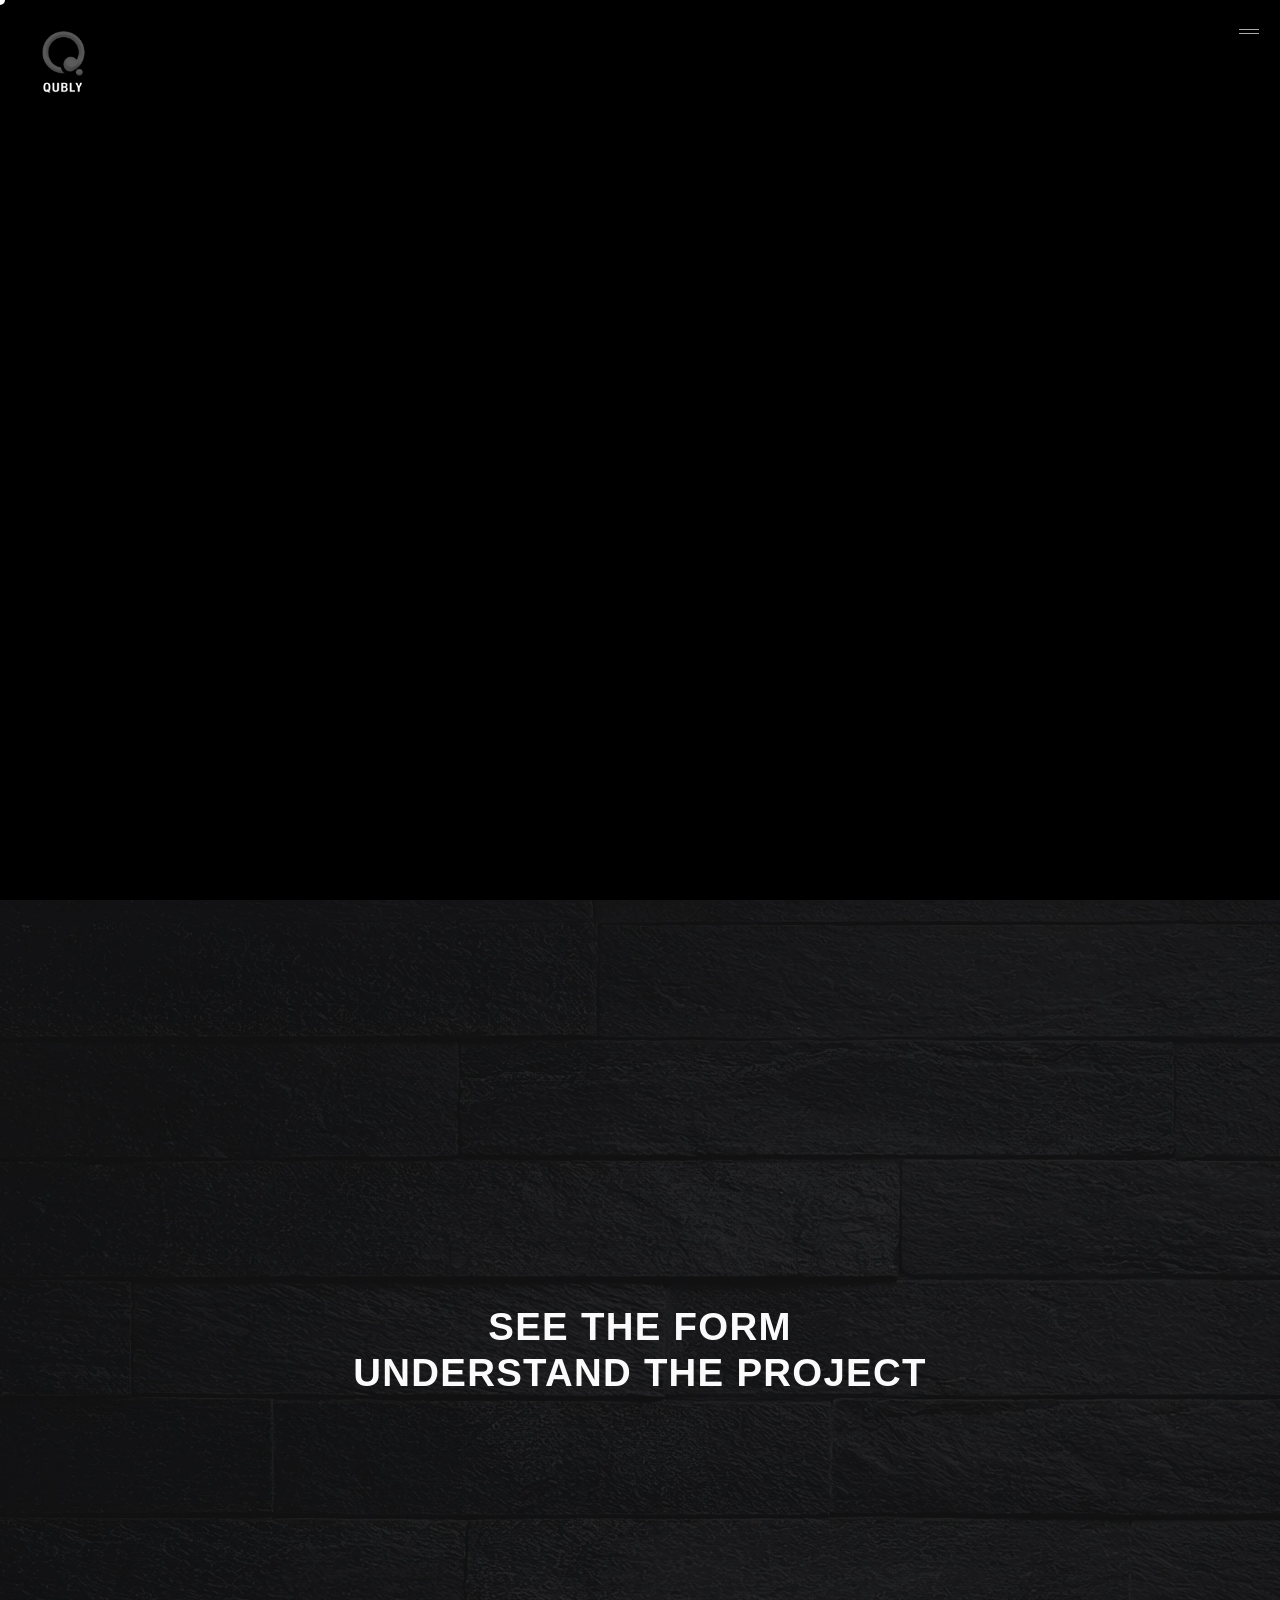
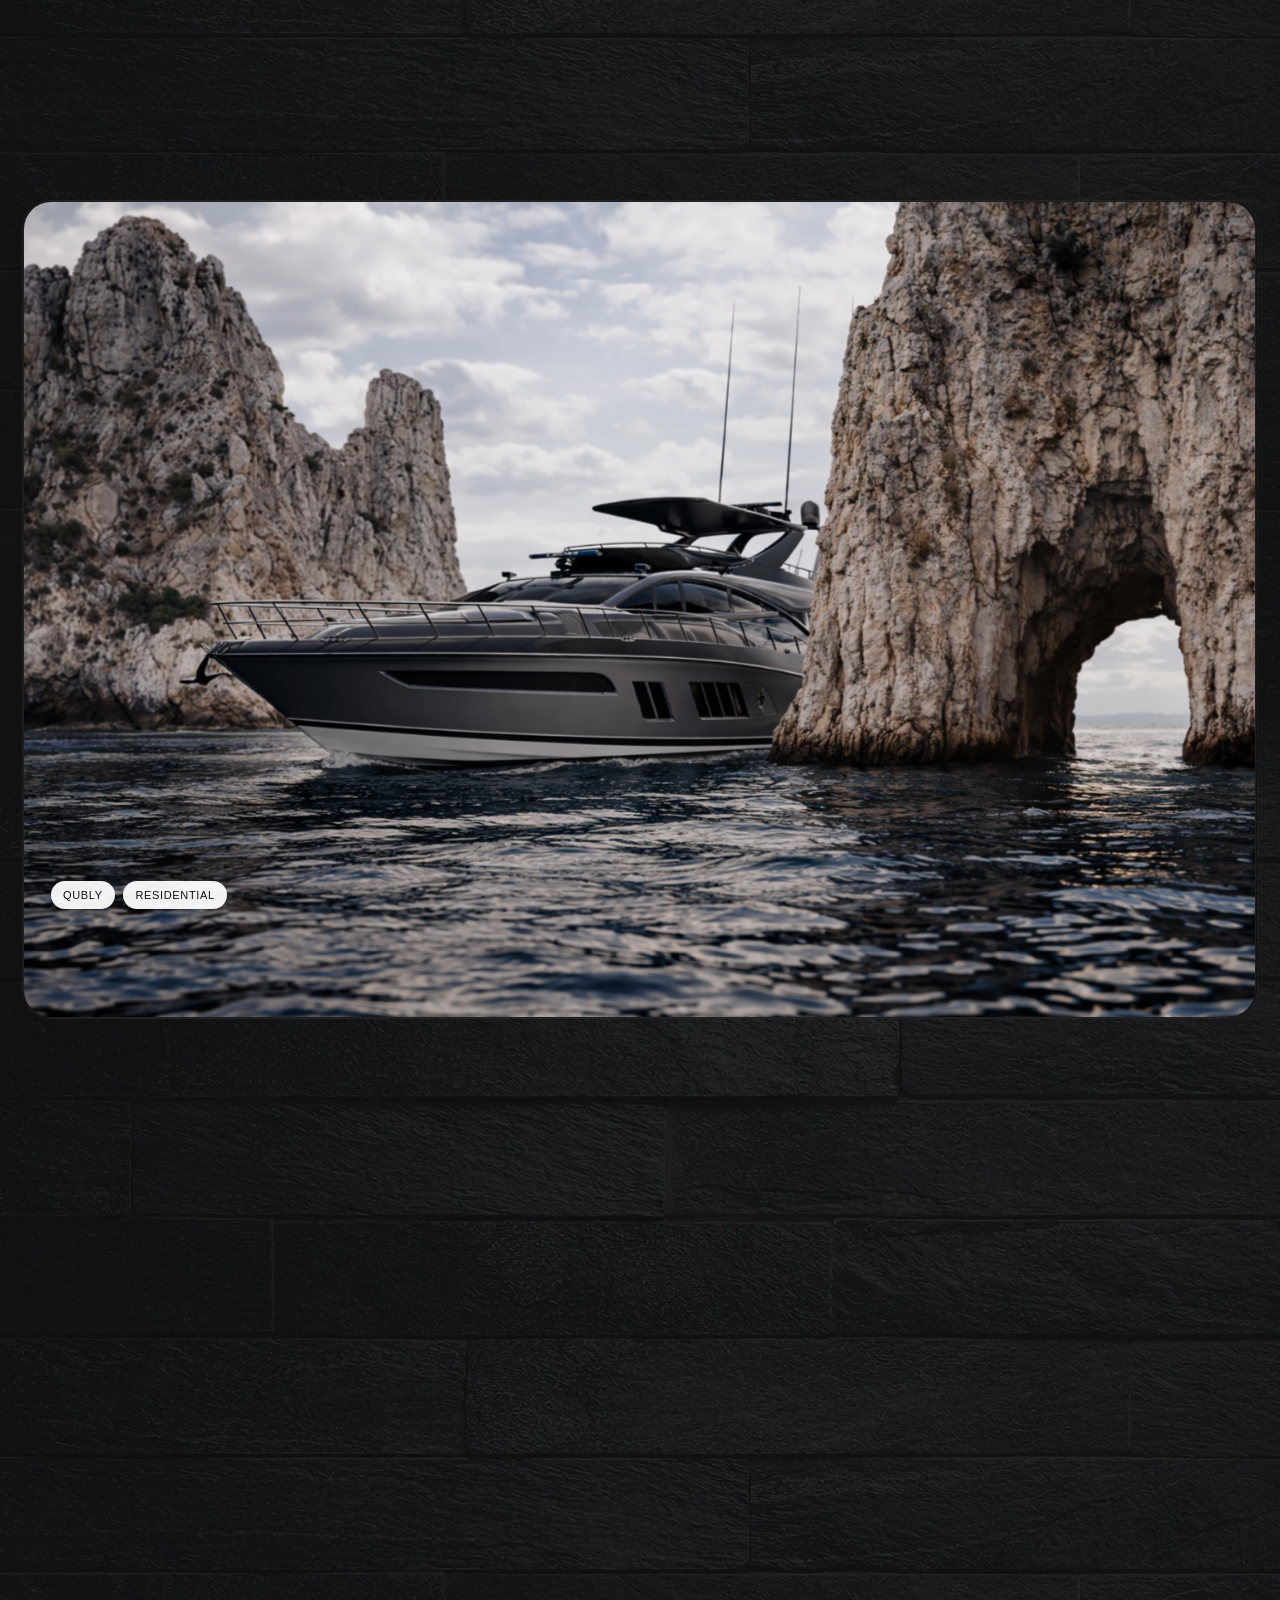
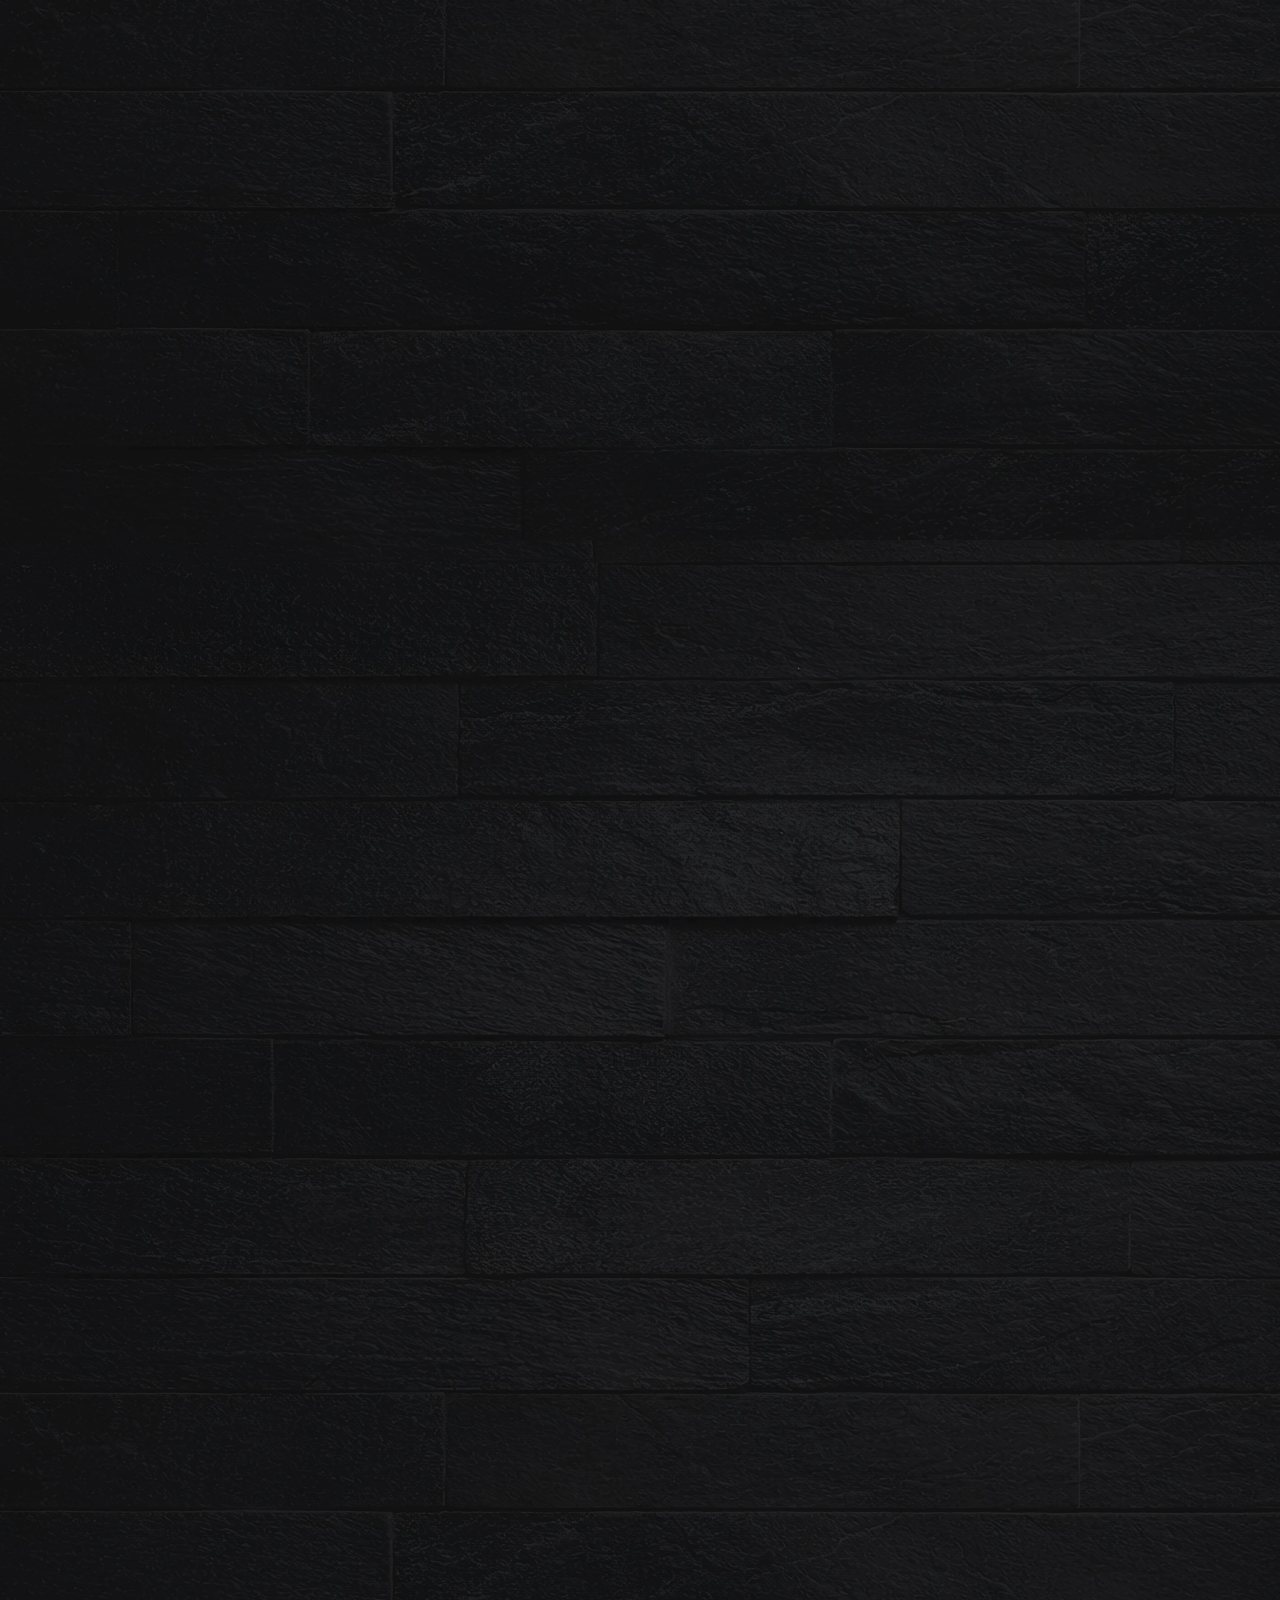
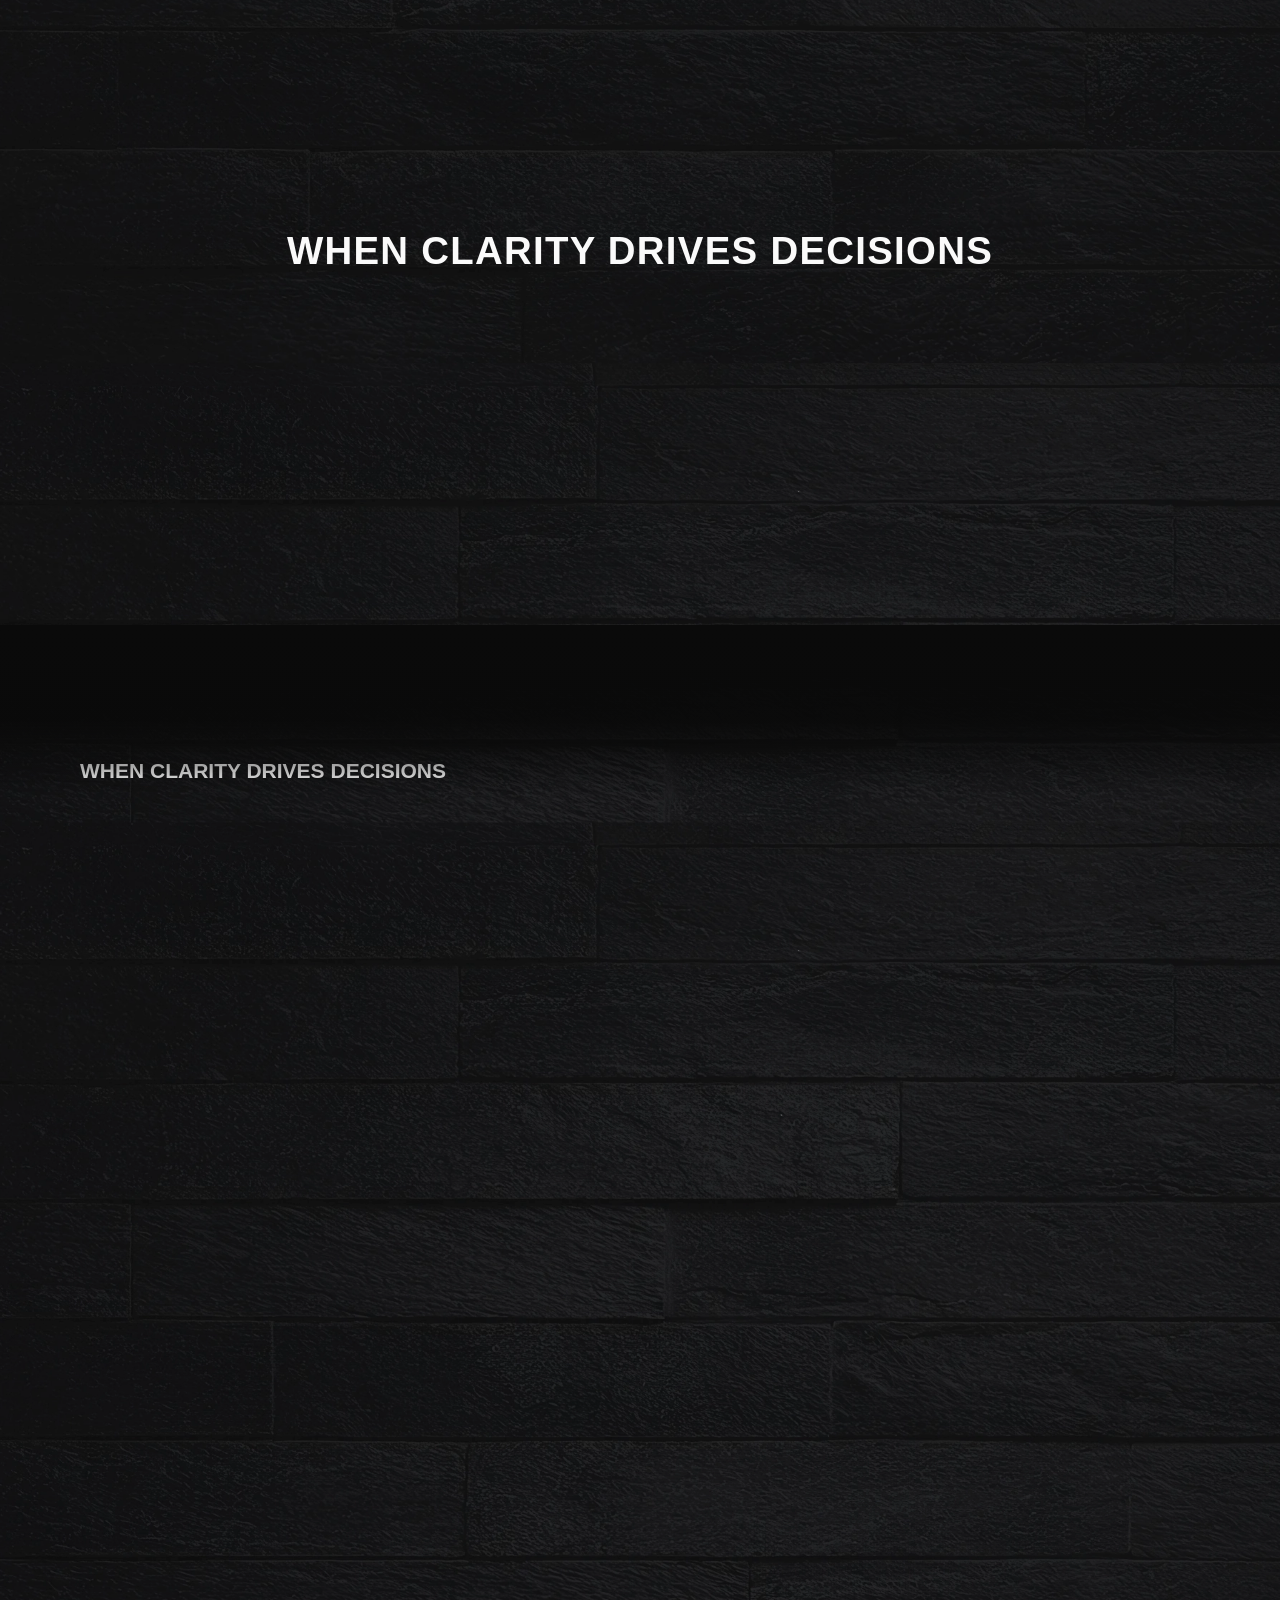
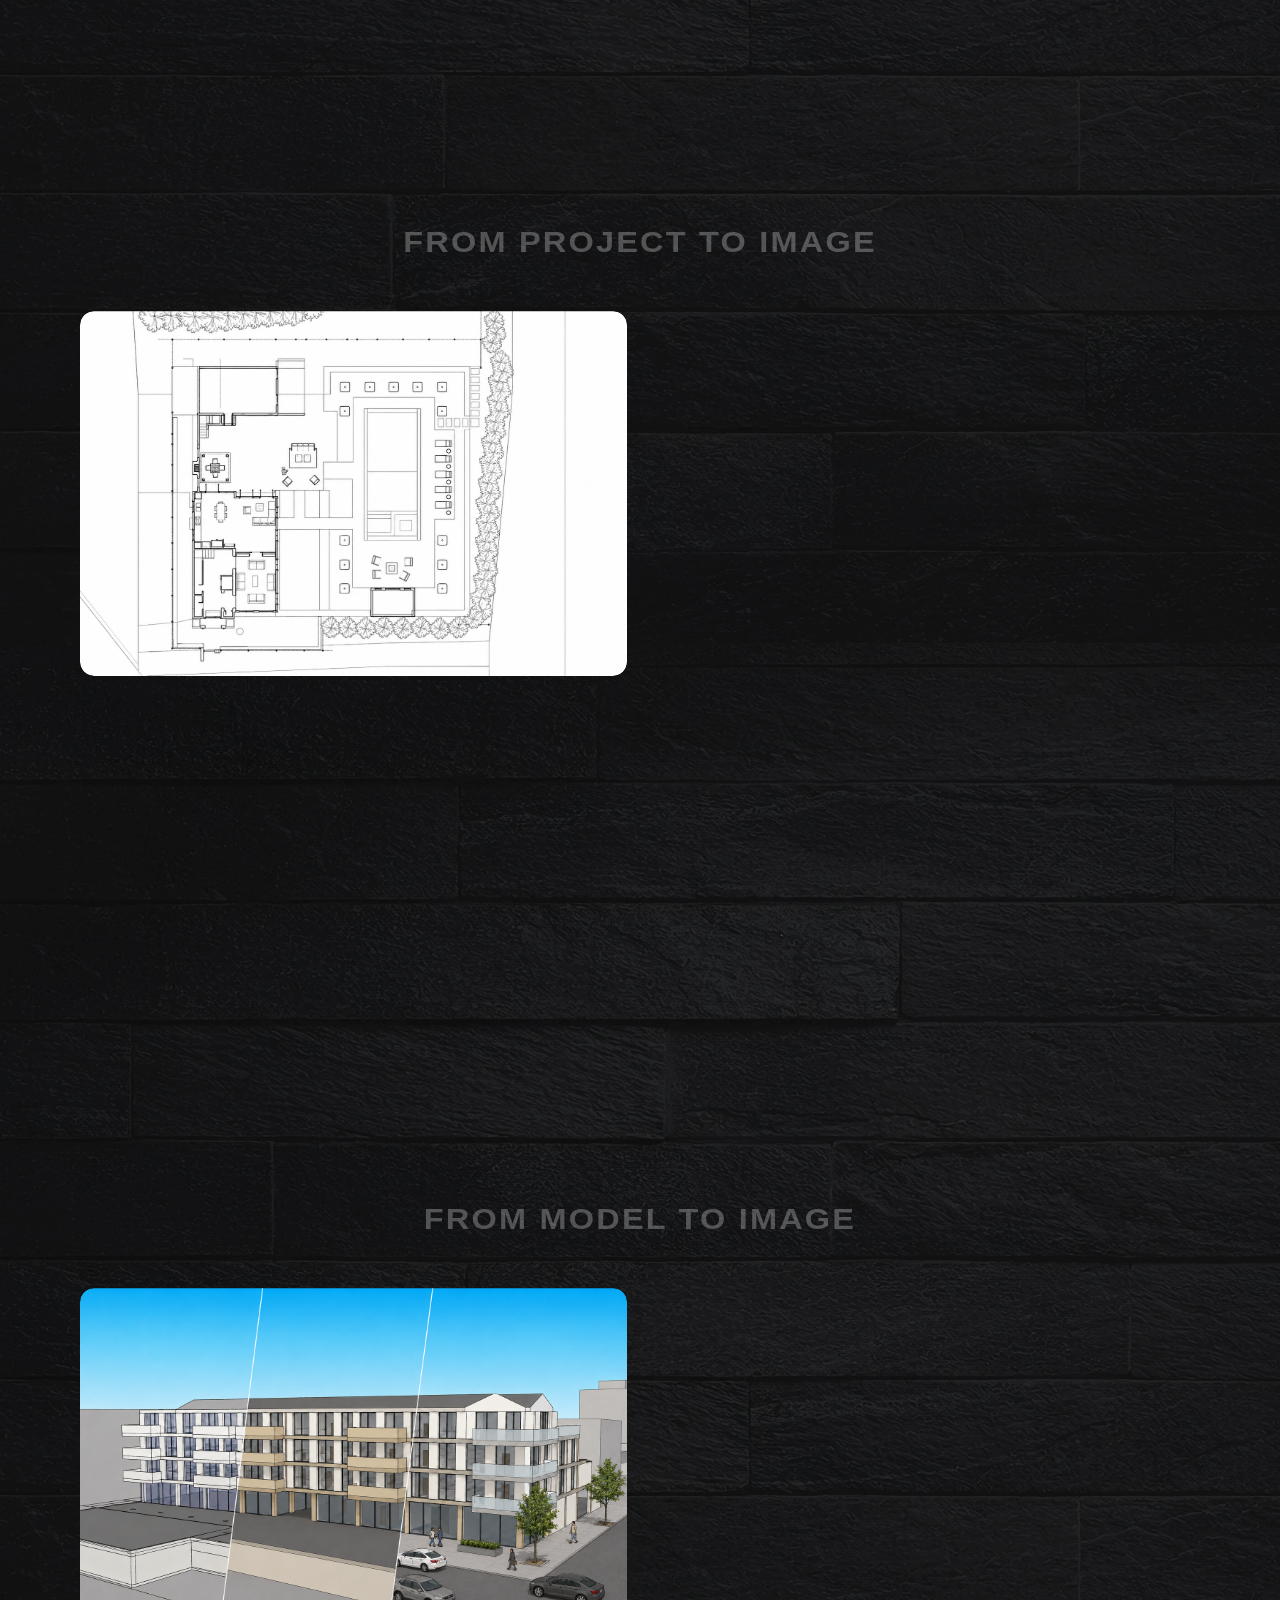
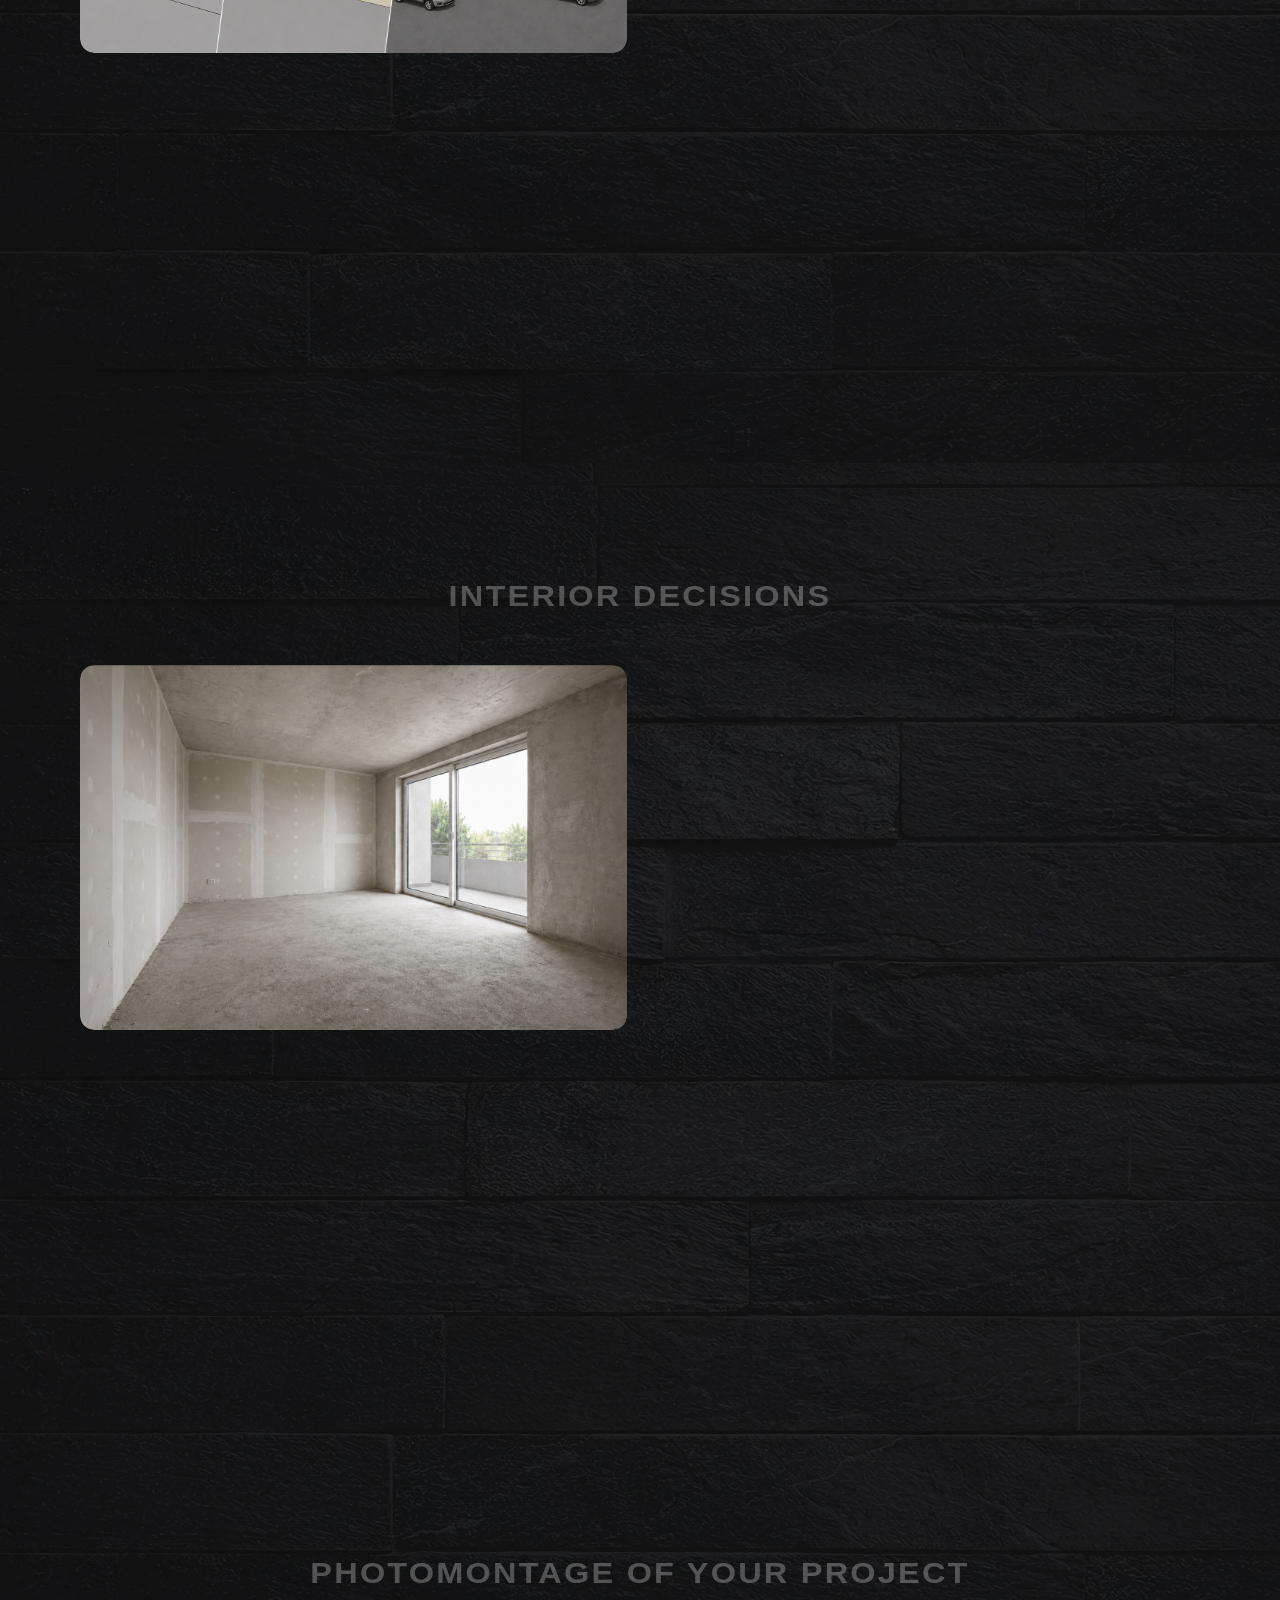
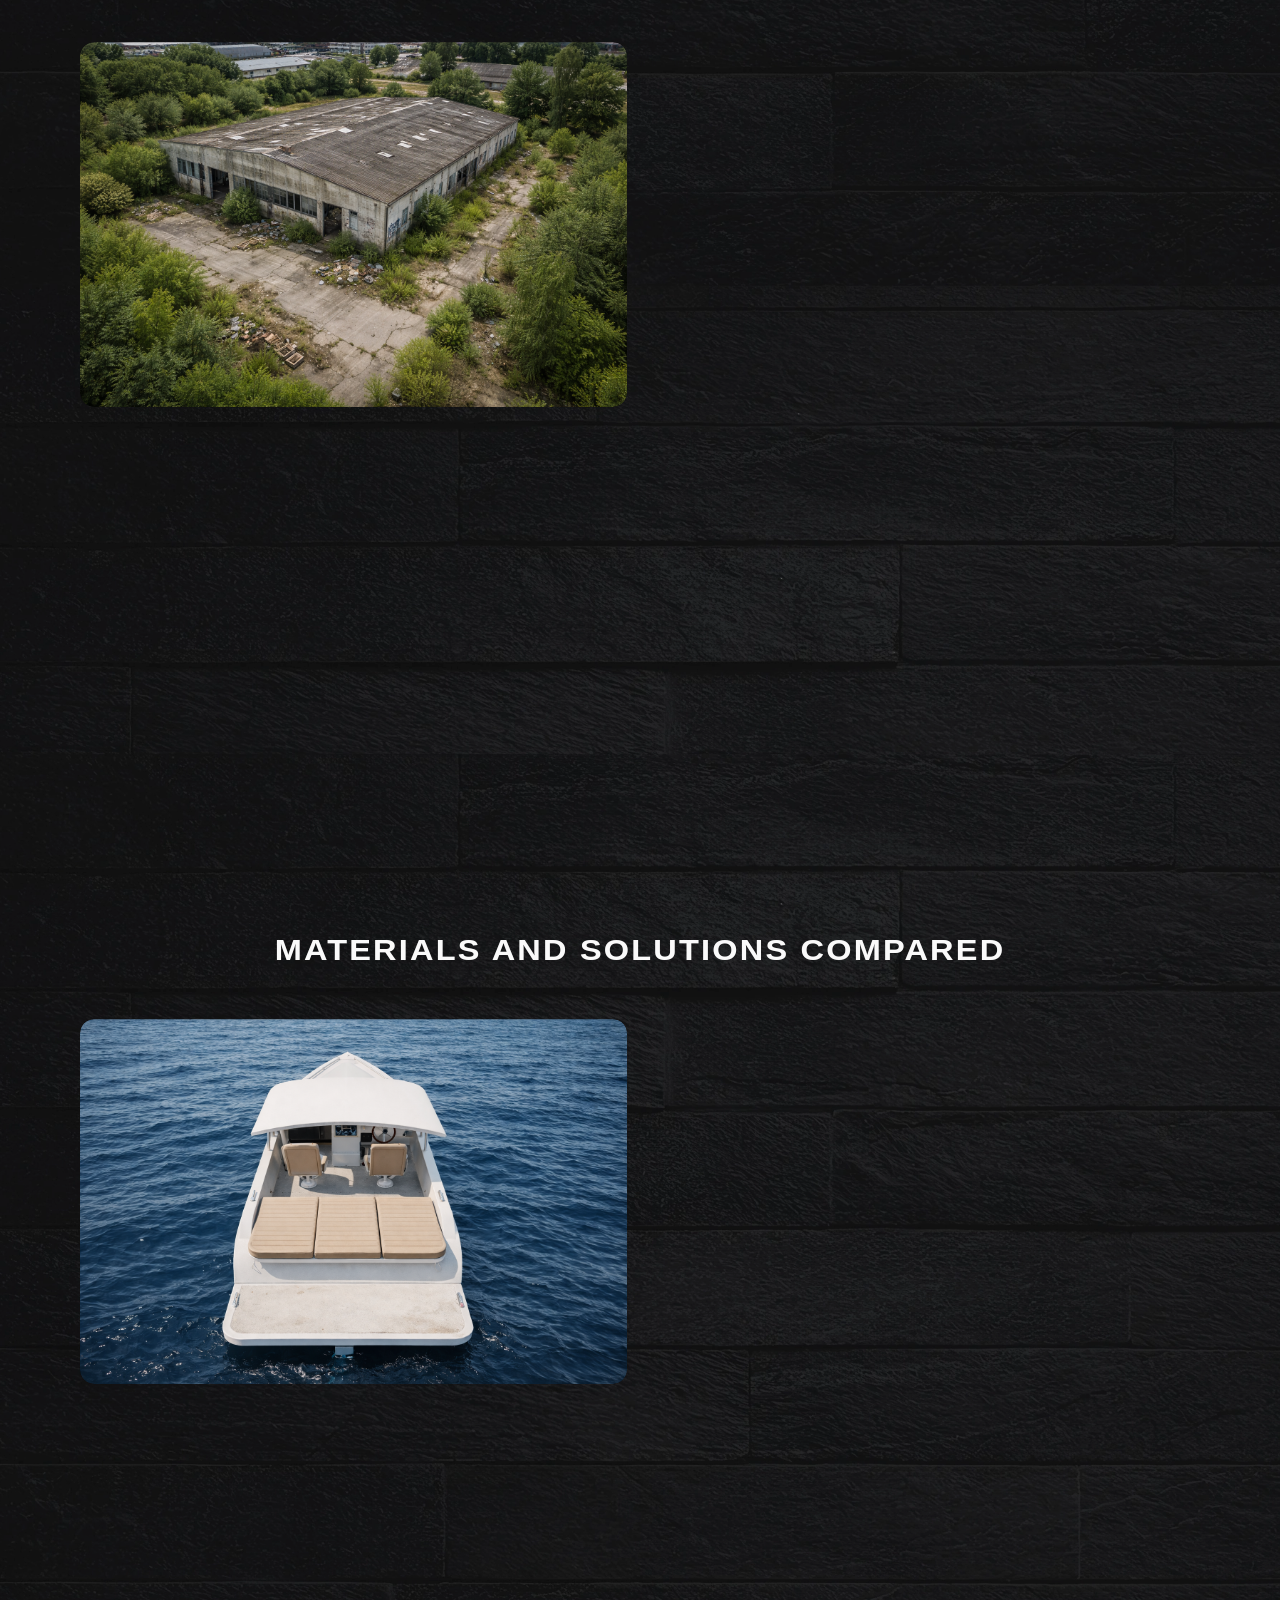
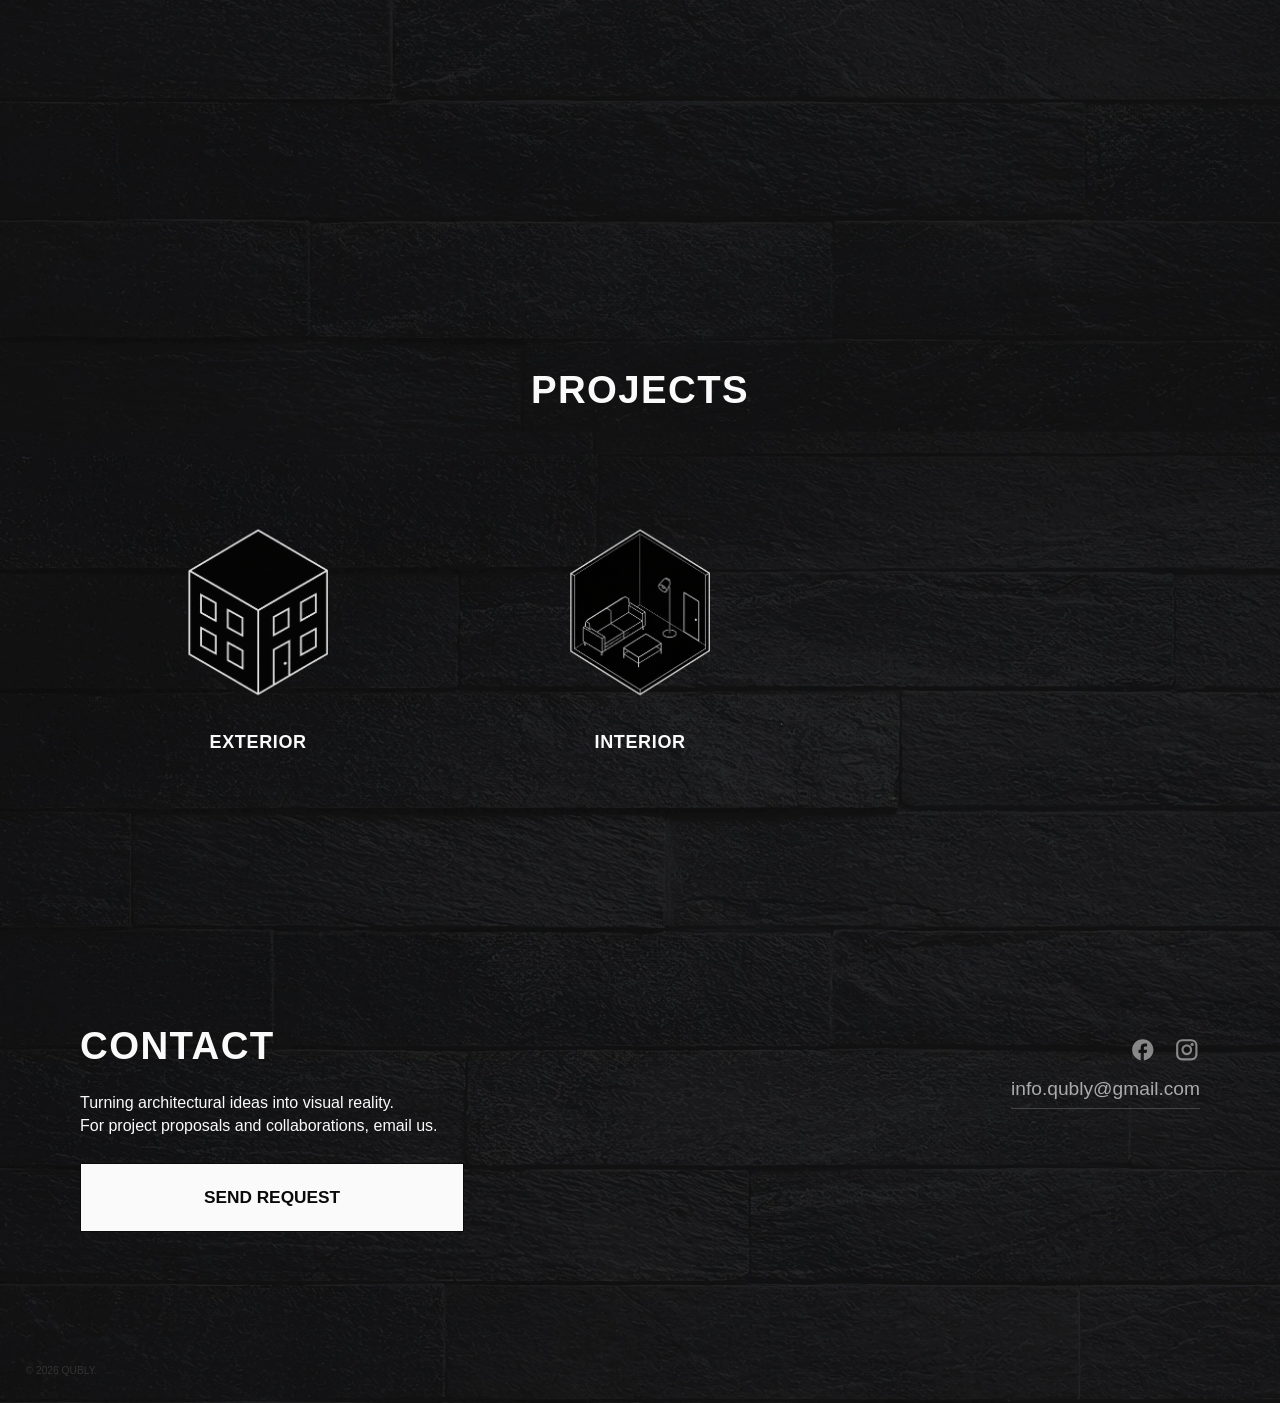
==== commit 97c55525: "Add files via upload" ====
--- a/index.html
+++ b/index.html
@@ -9,7 +9,7 @@
     <link rel="canonical" href="https://infoqubly.github.io/qubly-site/">
 
     <!-- CSS -->
-    <link rel="stylesheet" href="css/styles.css?v=68">
+    <link rel="stylesheet" href="css/styles.css?v=80">
     <link rel="icon" href="favicon.png" type="image/png">
 </head>
 
@@ -112,6 +112,8 @@
 
     <!-- CASE STUDIES SNAPSHOT -->
     <section class="case-snapshots">
+        <h2 class="case-mobile-sticky-title" data-i18n="case_studies_title">WHEN CLARITY DRIVES DECISIONS</h2>
+
         <div class="case-group" data-snap-anchor data-snap-offset="0.14">
 
         <!-- ROW 1 -->
@@ -382,7 +384,7 @@
     <!-- JS -->
     <script src="js/translations.js?v=54"></script>
     <script src="js/spotlight.js?v=49"></script>
-    <script src="js/main.js?v=63"></script>
+    <script src="js/main.js?v=68"></script>
 </body>
 
 </html>
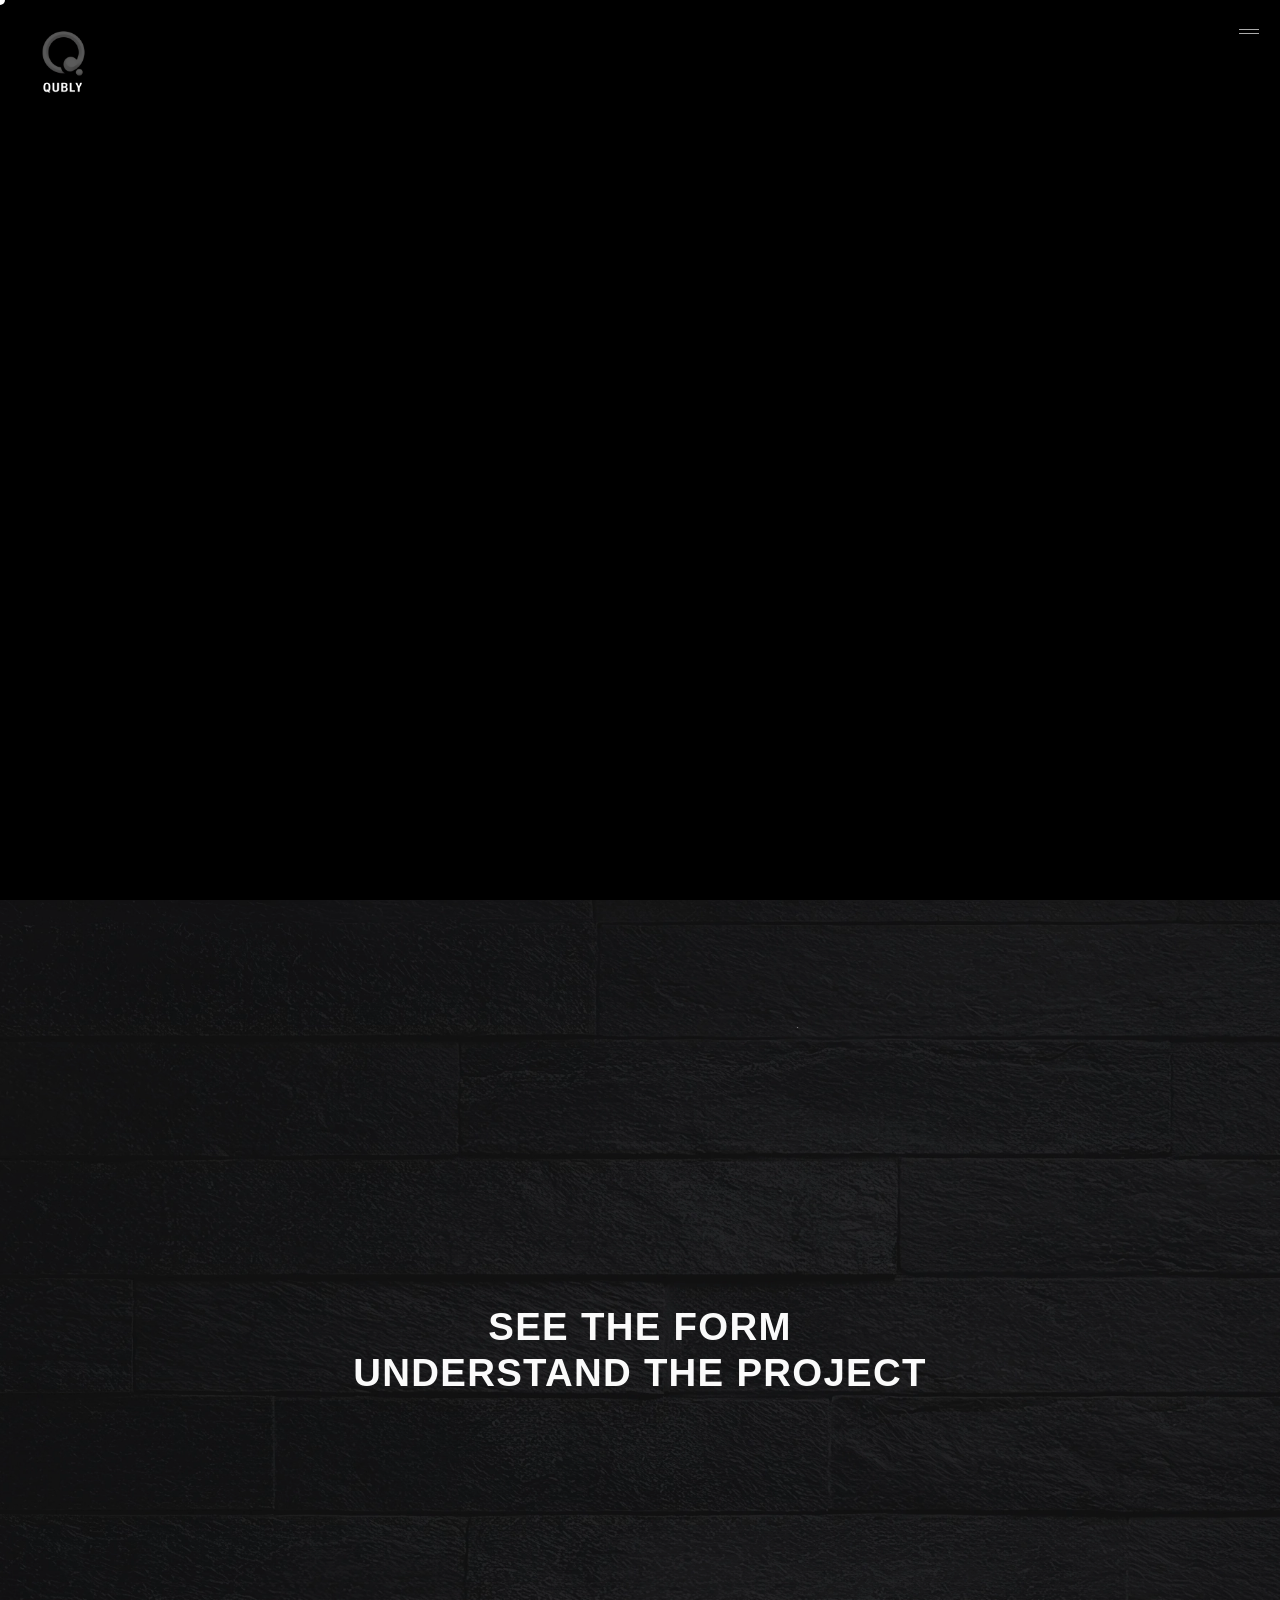
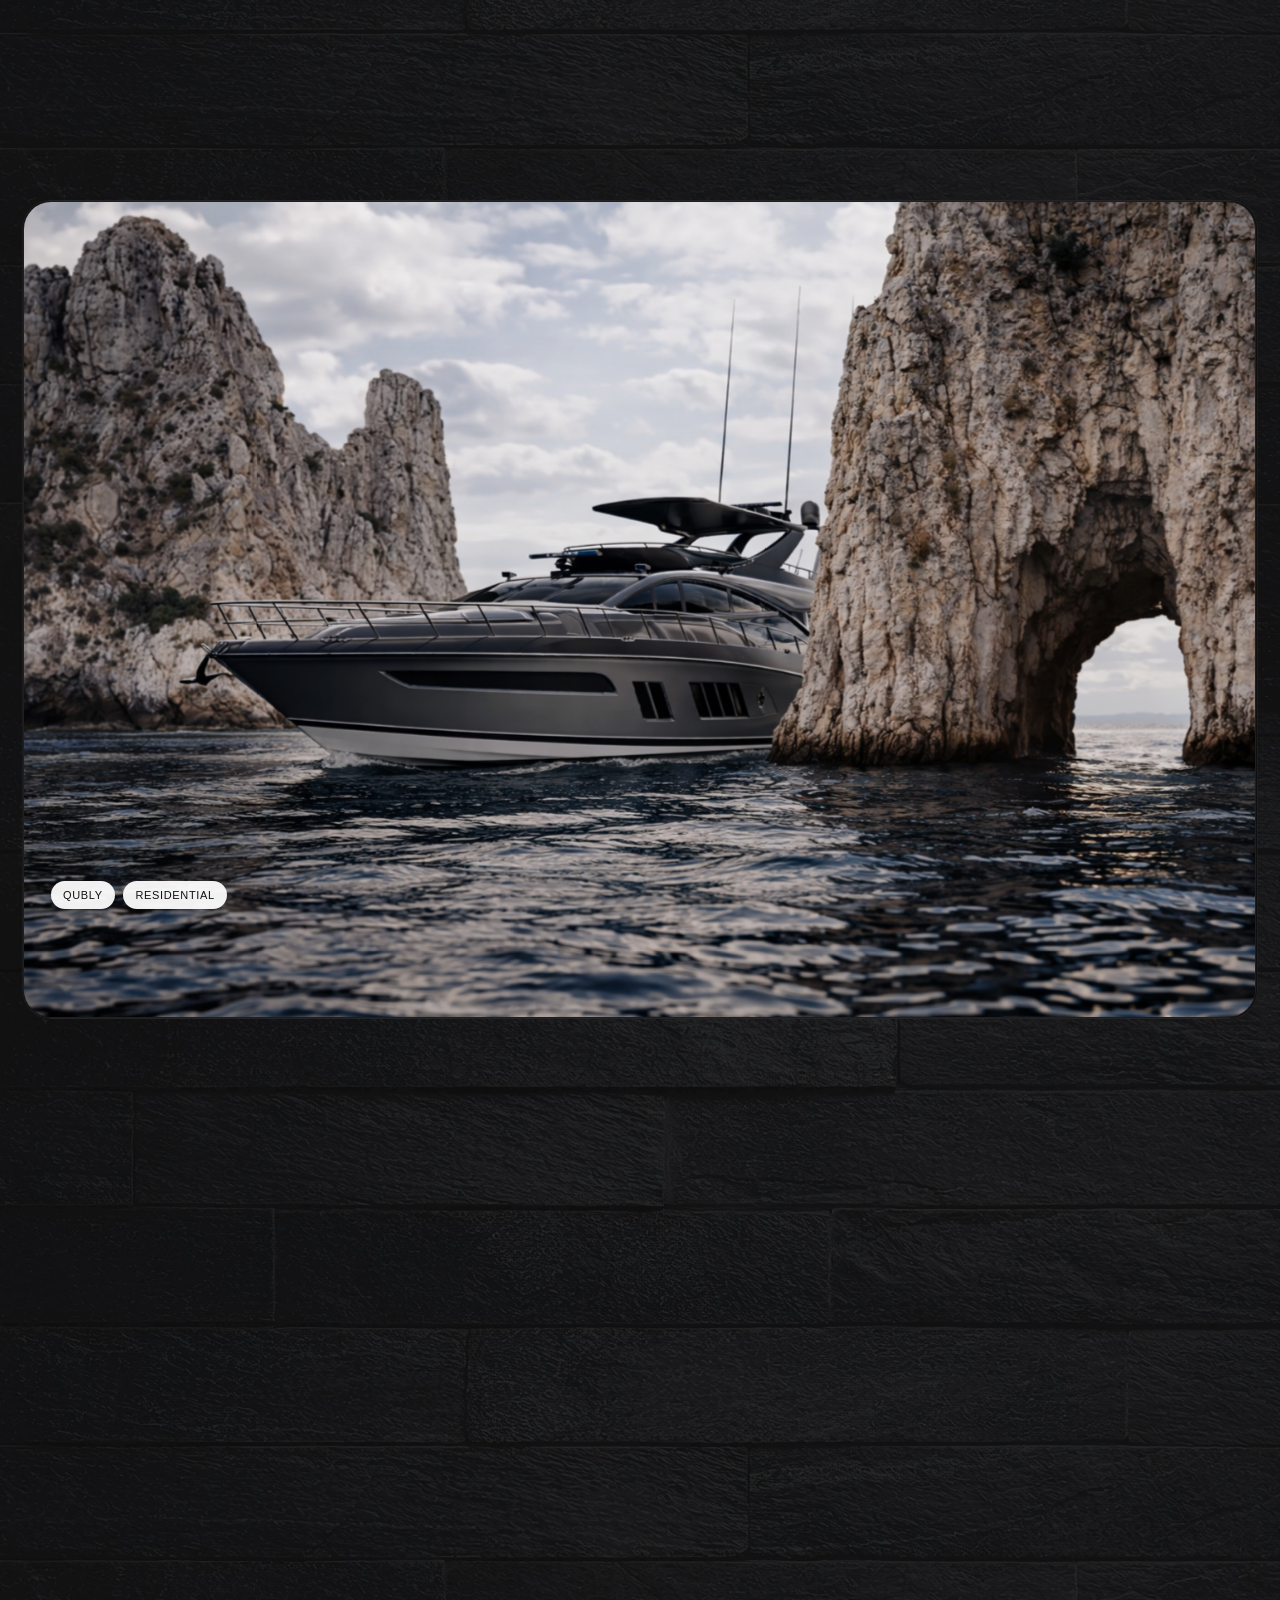
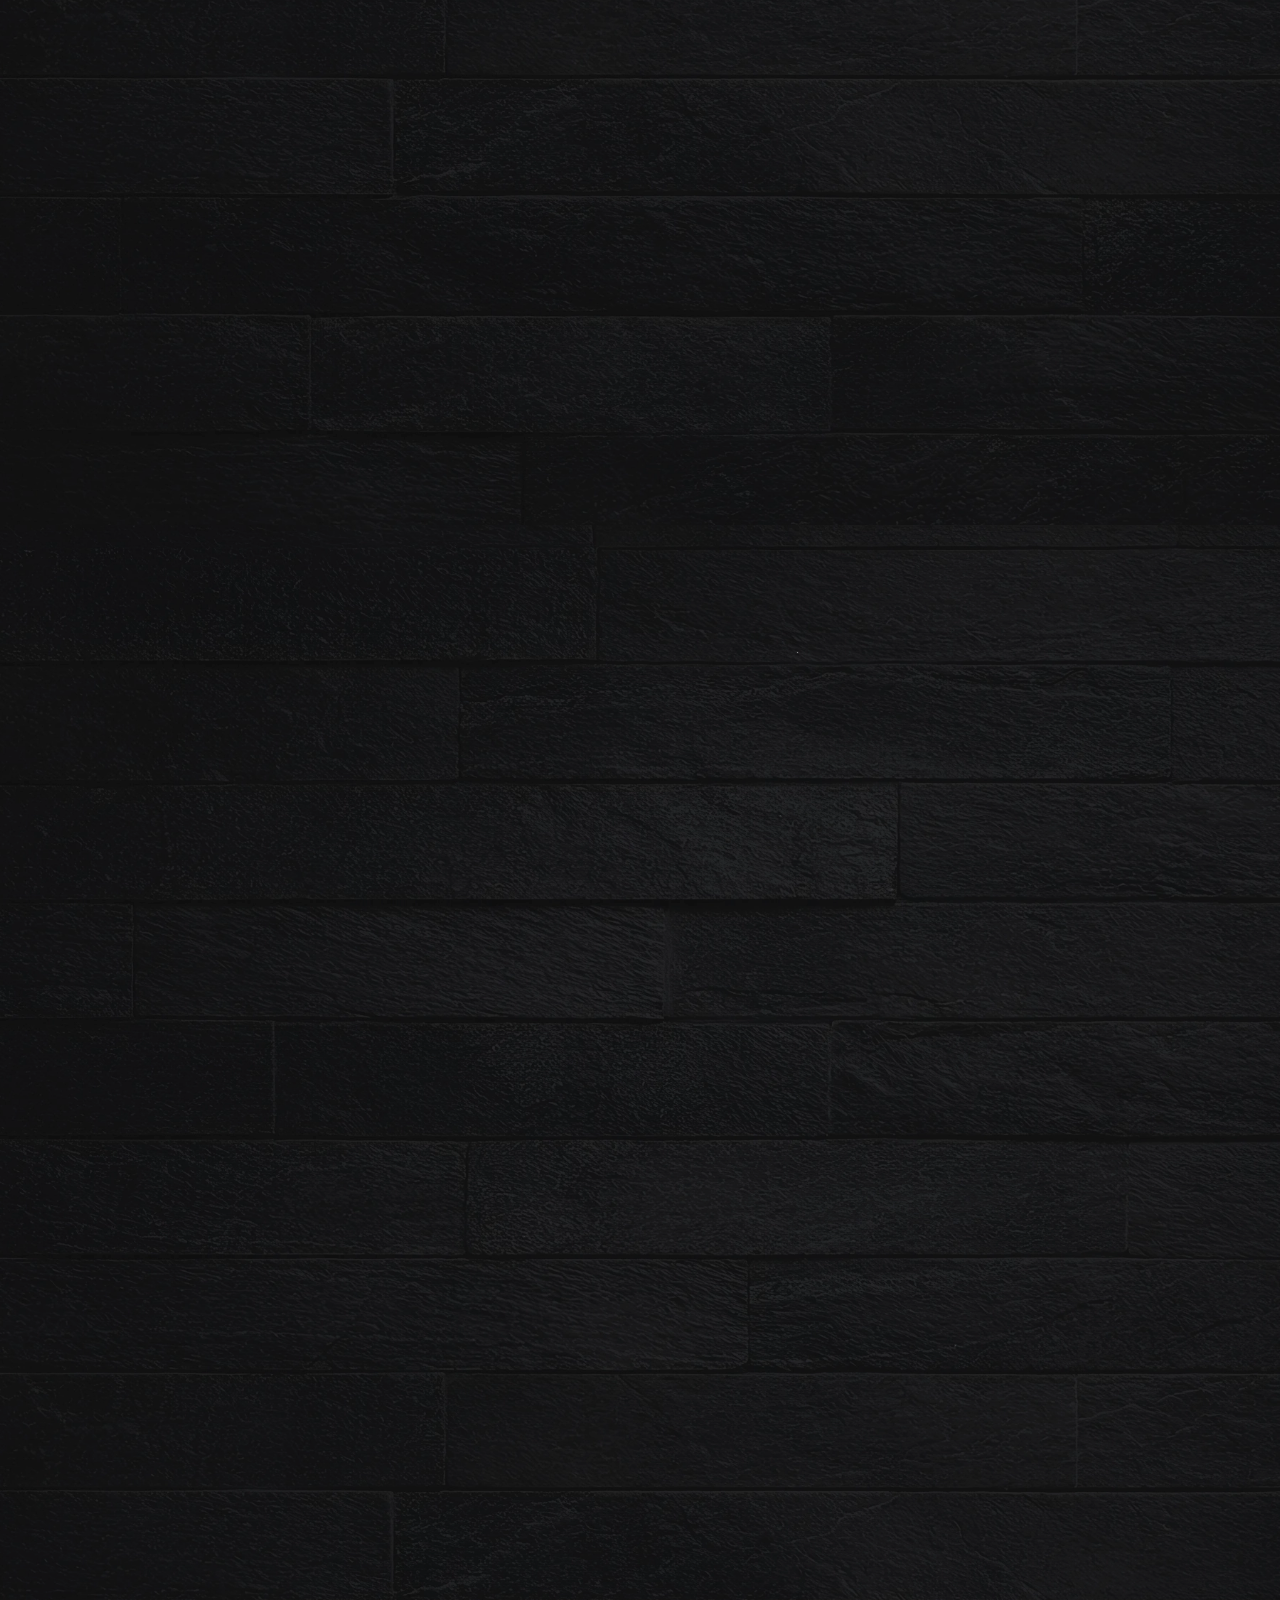
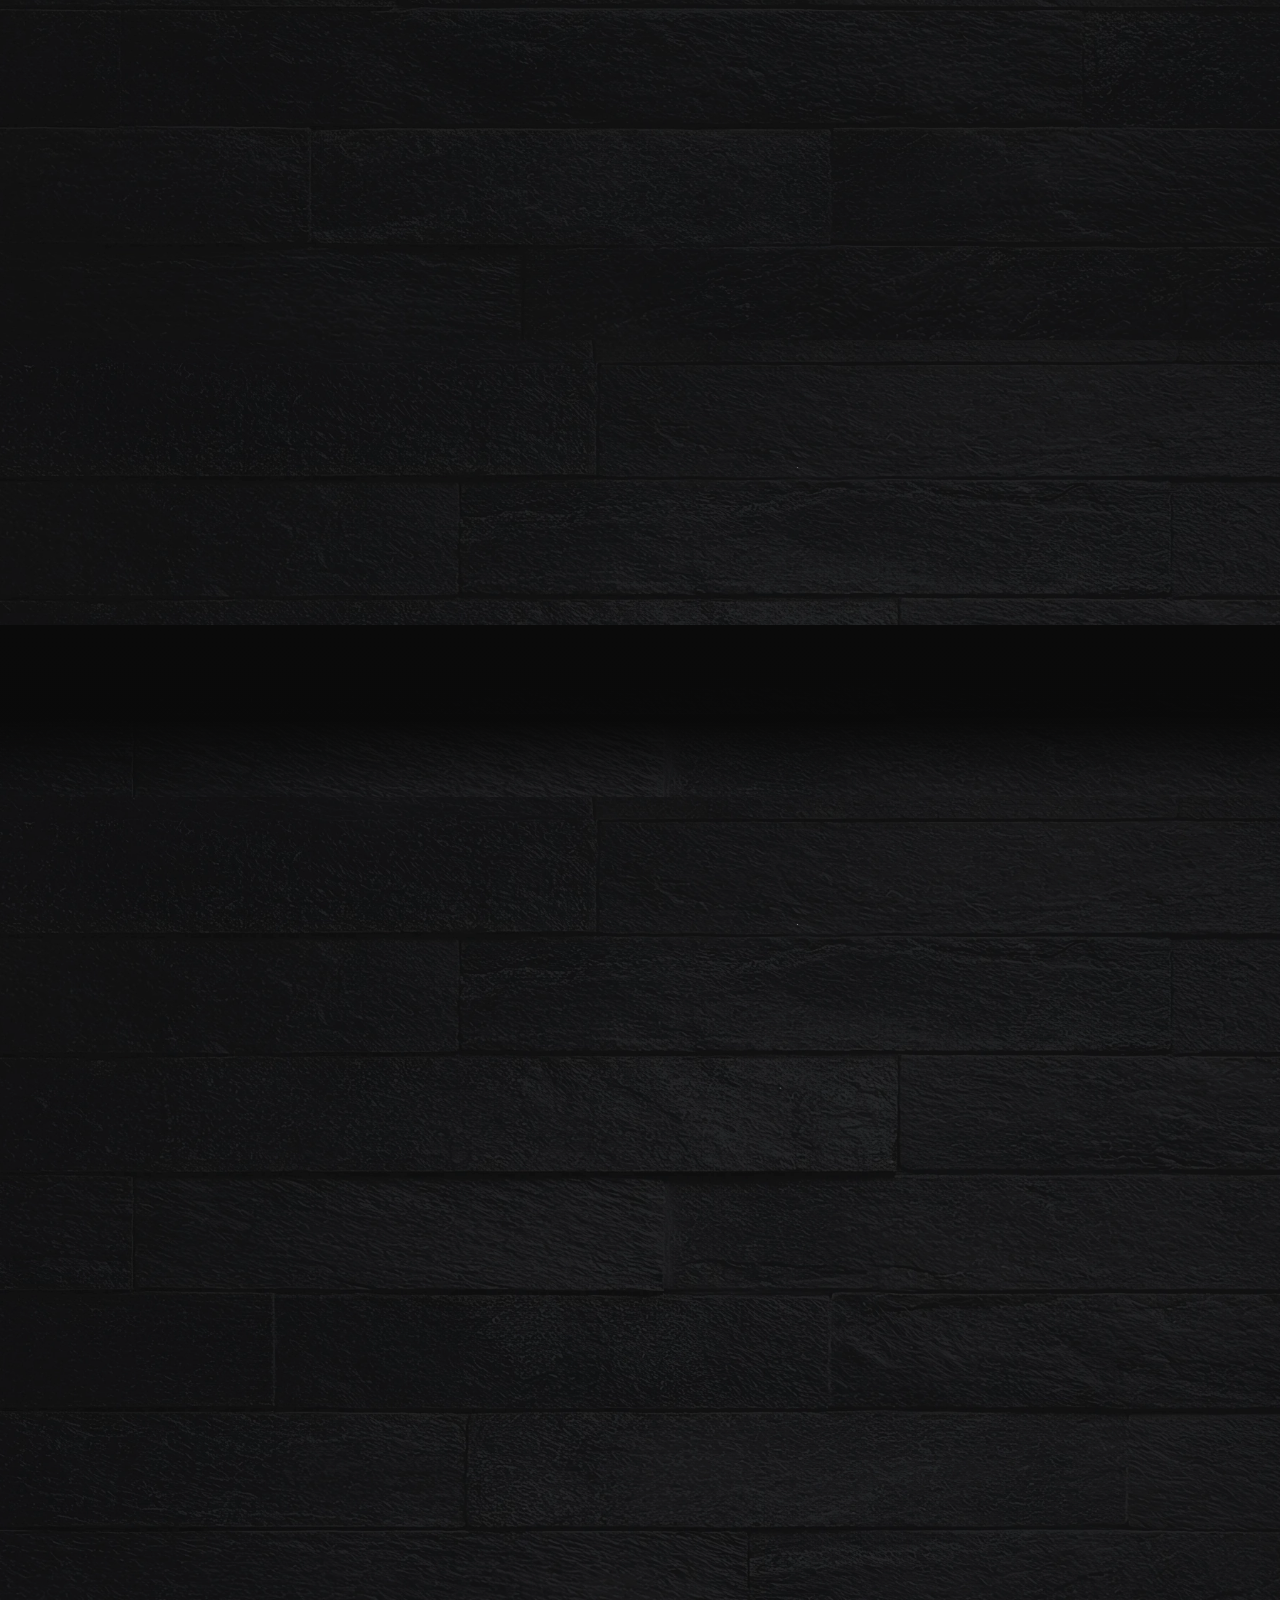
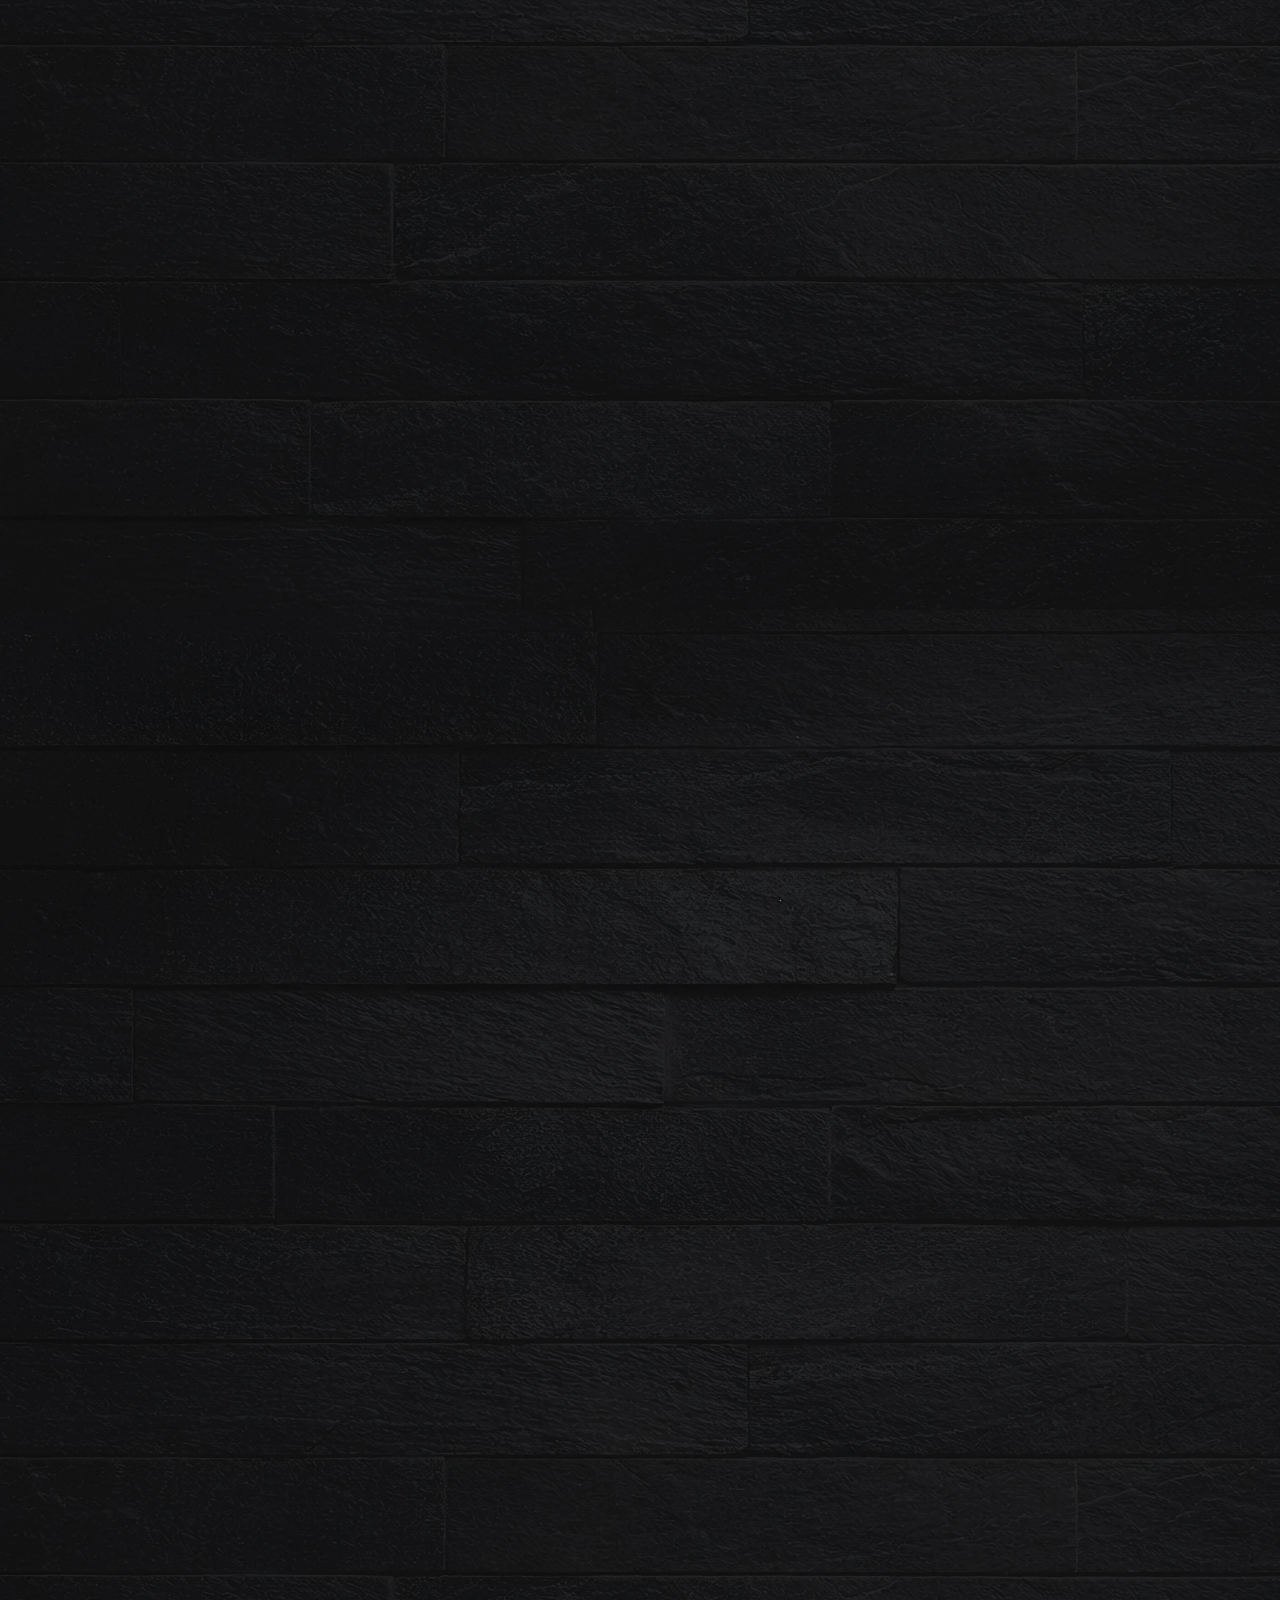
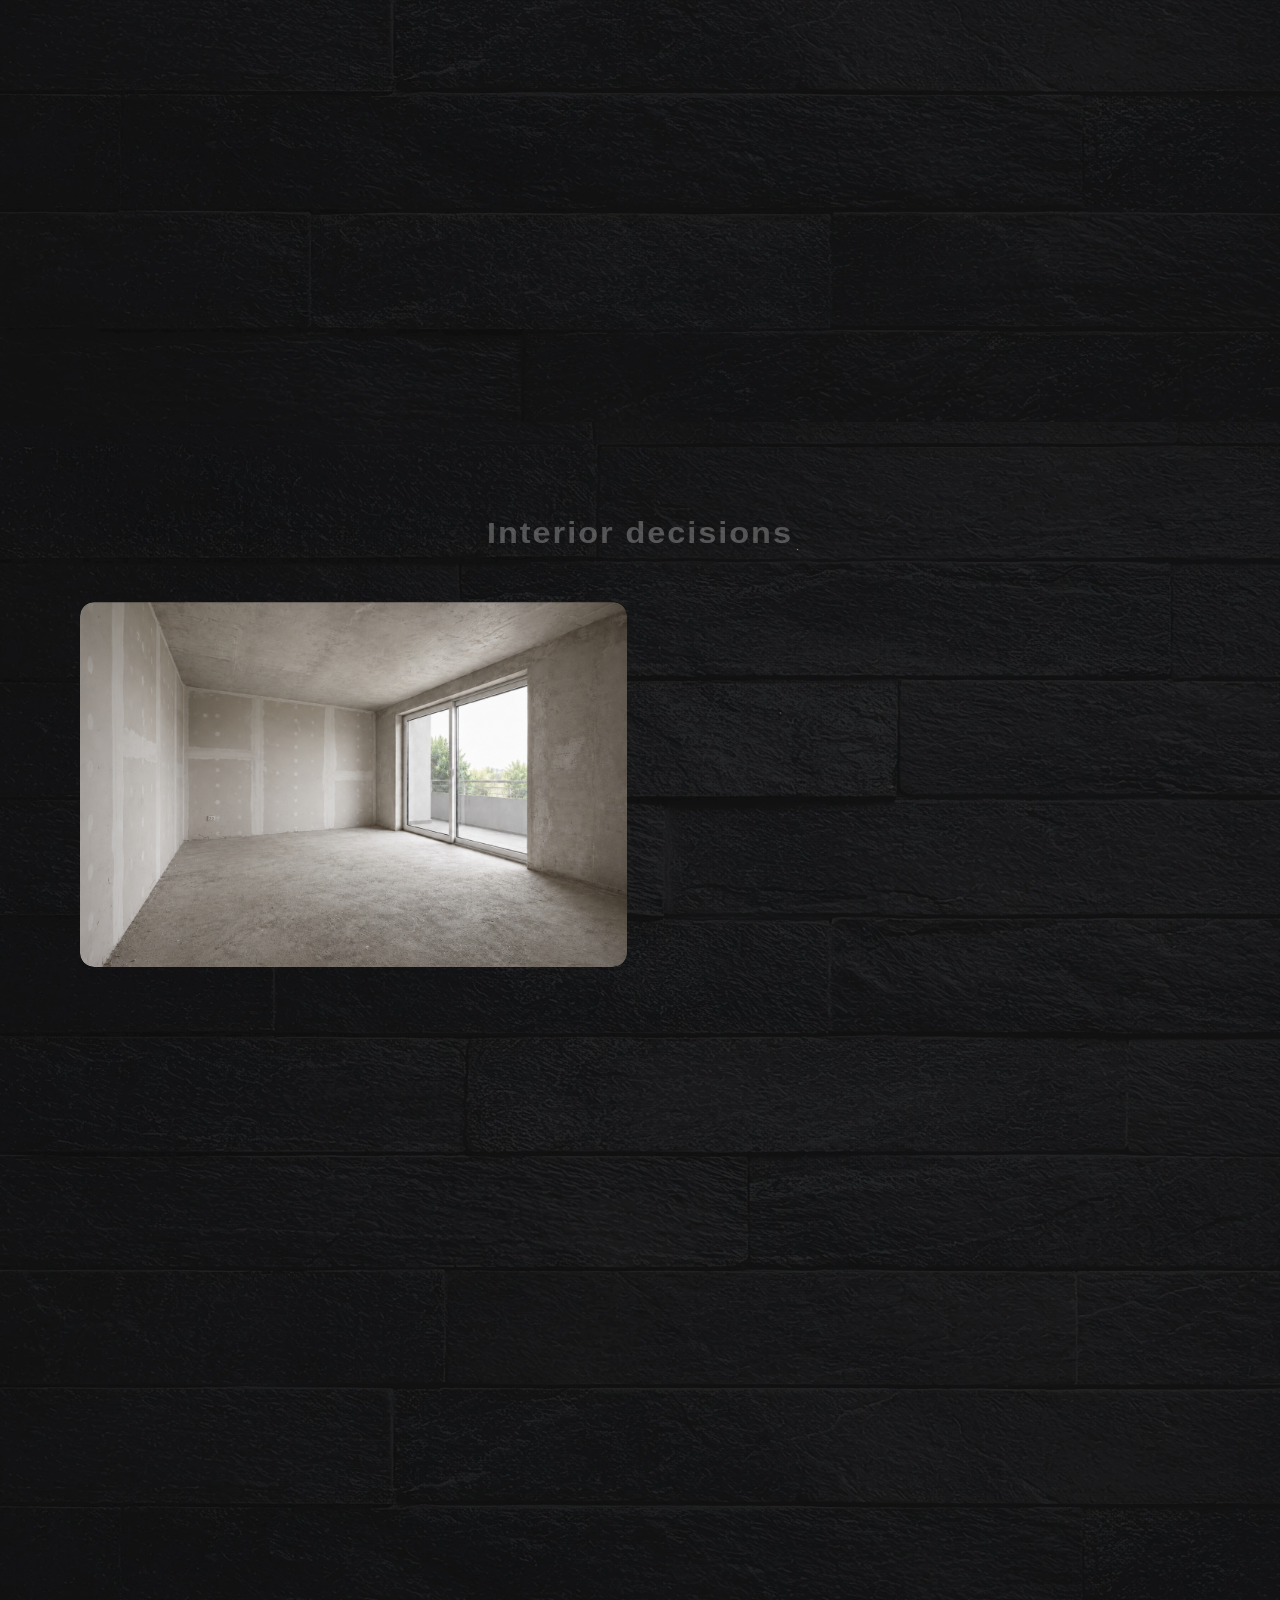
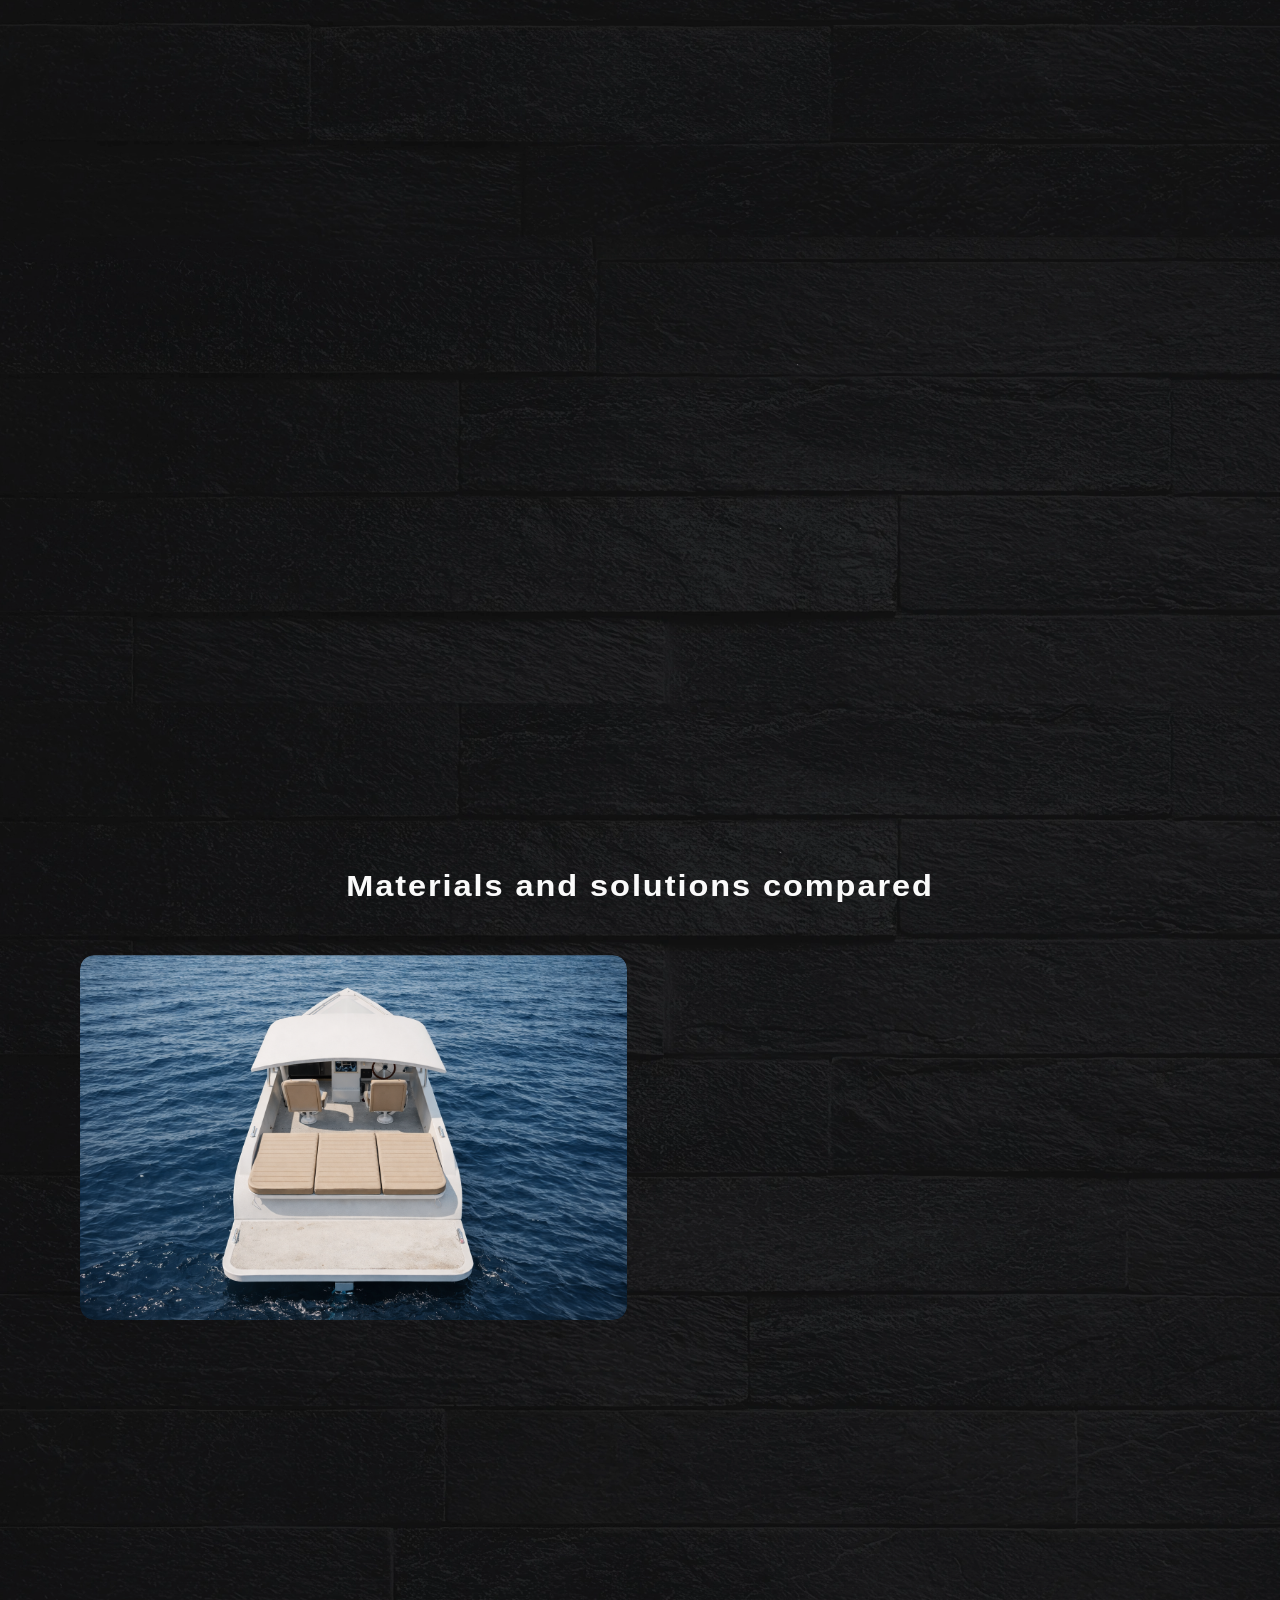
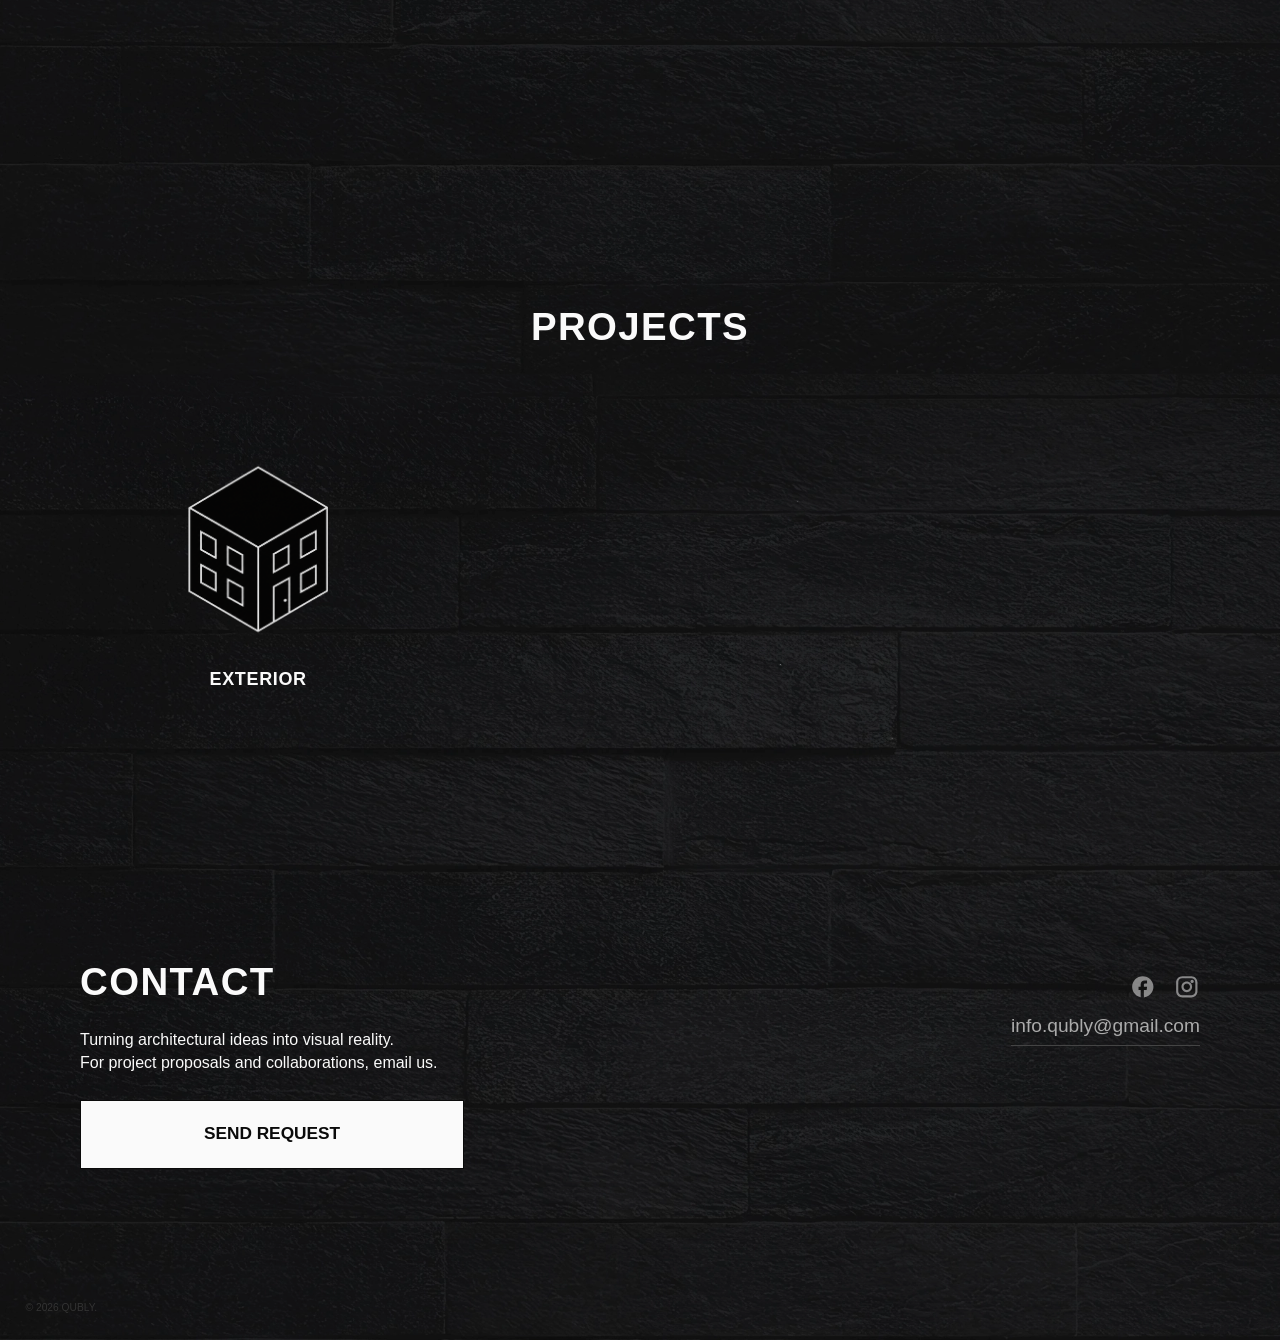
==== commit ec3745b8: "Add files via upload" ====
--- a/index.html
+++ b/index.html
@@ -9,7 +9,7 @@
     <link rel="canonical" href="https://infoqubly.github.io/qubly-site/">
 
     <!-- CSS -->
-    <link rel="stylesheet" href="css/styles.css?v=80">
+    <link rel="stylesheet" href="css/styles.css?v=86">
     <link rel="icon" href="favicon.png" type="image/png">
 </head>
 
@@ -107,13 +107,14 @@
         </section>
 
         <section class="case-studies-intro section-wrapper" id="case-studies" data-snap-anchor data-snap-offset="0">
-            <h2 class="service-title reveal from-left" data-delay="0" data-i18n="case_studies_title">WHEN CLARITY DRIVES DECISIONS</h2>
+            <h2 class="service-title reveal from-left" data-delay="0" data-i18n="case_studies_title">MAKE VISIBLE WHAT THE MIND CAN'T PICTURE</h2>
         </section>
 
     <!-- CASE STUDIES SNAPSHOT -->
     <section class="case-snapshots">
-        <h2 class="case-mobile-sticky-title" data-i18n="case_studies_title">WHEN CLARITY DRIVES DECISIONS</h2>
-
+        <h2 class="case-mobile-sticky-title" data-i18n="case_studies_title">MAKE VISIBLE WHAT THE MIND CAN'T PICTURE</h2>
+
+        <div class="case-mobile-scroll-window">
         <div class="case-group" data-snap-anchor data-snap-offset="0.14">
 
         <!-- ROW 1 -->
@@ -232,7 +233,7 @@
 
         <div class="case-group" data-snap-anchor data-snap-offset="0.14">
         <!-- ROW 5 -->
-        <h3 class="case-row-title reveal from-left" data-delay="0" data-i18n="row5_title">FOTOINSERIMENTO</h3>
+        <h3 class="case-row-title reveal from-left" data-delay="0" data-i18n="row5_title">Photomontage of your project</h3>
         <div class="case-row">
             <!-- Left Card: Problem -->
             <a class="case-card reveal from-left" href="#" data-delay="0">
@@ -283,6 +284,7 @@
                     <p data-i18n="row6_sol">Consistent comparative renders that make choices immediate and concrete.</p>
                 </div>
             </a>
+        </div>
         </div>
         </div>
     </section>
@@ -382,9 +384,9 @@
 
 
     <!-- JS -->
-    <script src="js/translations.js?v=54"></script>
+    <script src="js/translations.js?v=55"></script>
     <script src="js/spotlight.js?v=49"></script>
-    <script src="js/main.js?v=68"></script>
+    <script src="js/main.js?v=69"></script>
 </body>
 
 </html>
--- a/css/styles.css
+++ b/css/styles.css
@@ -169,12 +169,11 @@
   max-height: 100%;
 }
 
-@media (max-width: 767px) {
-  .logo img {
-    height: 20vw;
-    /* Larger on mobile too (~75px) */
-  }
-}
+@media (max-width: 767px) {
+  .logo img {
+    height: 15vw;
+  }
+}
 
 /* HAMBURGER MENU */
 .menu-toggle {
@@ -187,12 +186,12 @@
   z-index: 101;
 }
 
-@media (max-width: 767px) {
-  .menu-toggle {
-    height: 5.08vw;
-    width: 7.63vw;
-  }
-}
+@media (max-width: 767px) {
+  .menu-toggle {
+    height: 3.81vw;
+    width: 5.72vw;
+  }
+}
 
 .hamburger-line {
   position: relative;
@@ -246,31 +245,31 @@
   background: var(--QUBLY-WHITE);
 }
 
-@media (max-width: 767px) {
-
-  .hamburger-line,
-  .hamburger-line::before,
-  .hamburger-line::after {
-    height: 0.254vw;
-    width: 7.63vw;
-  }
-
-  .hamburger-line::before {
-    transform: translateY(-0.76vw);
-  }
-
-  .hamburger-line::after {
-    transform: translateY(0.76vw);
-  }
-
-  .menu-toggle:hover .hamburger-line::before {
-    transform: translateY(-1.27vw);
-  }
-
-  .menu-toggle:hover .hamburger-line::after {
-    transform: translateY(1.27vw);
-  }
-}
+@media (max-width: 767px) {
+
+  .hamburger-line,
+  .hamburger-line::before,
+  .hamburger-line::after {
+    height: 0.19vw;
+    width: 5.72vw;
+  }
+
+  .hamburger-line::before {
+    transform: translateY(-0.57vw);
+  }
+
+  .hamburger-line::after {
+    transform: translateY(0.57vw);
+  }
+
+  .menu-toggle:hover .hamburger-line::before {
+    transform: translateY(-0.95vw);
+  }
+
+  .menu-toggle:hover .hamburger-line::after {
+    transform: translateY(0.95vw);
+  }
+}
 
 /* FULLSCREEN OVERLAY MENU */
 .fullscreen-menu {
@@ -1117,29 +1116,54 @@
 
   .contact-section {
     flex-direction: column;
-  }
-
+    align-items: center;
+    text-align: center;
+  }
+
   .contact-left {
     max-width: 100%;
     margin-bottom: 8vw;
     padding-right: 0;
+    display: flex;
+    flex-direction: column;
+    align-items: center;
   }
 
   .contact-right {
     width: 100%;
     flex-basis: auto;
-    align-items: flex-start;
+    align-items: center;
     gap: 4vw;
   }
-
-  .contact-section h2.service-title {
-    text-align: left;
-  }
-
-  .contact-text {
-    font-size: 4vw;
-    max-width: 100%;
-  }
+
+  .contact-section h2.service-title {
+    text-align: center;
+    margin-bottom: 5vw;
+    font-size: 0;
+  }
+
+  .contact-section h2.service-title::after {
+    content: "CONTATTACI";
+    display: block;
+    font-size: clamp(28px, 8vw, 40px);
+    line-height: 1.08;
+    letter-spacing: 0.08em;
+  }
+
+  .contact-text {
+    font-size: 0;
+    max-width: 82vw;
+    margin-left: auto;
+    margin-right: auto;
+    line-height: 1.32;
+  }
+
+  .contact-text::after {
+    content: "Trasformiamo le idee architettoniche in realt\00E0  visiva per proposte di progetto e collaborazioni, scrivici.";
+    display: block;
+    font-size: clamp(13px, 3.35vw, 16px);
+    line-height: 1.32;
+  }
 
   .contact-form-button {
     width: 100%;
@@ -1154,7 +1178,18 @@
   }
 
   .contact-trigger-link {
-    font-size: 5vw;
+    font-size: clamp(14px, 4vw, 18px);
+  }
+
+  .site-footer {
+    padding: 4vw 5.08vw 5vw !important;
+    text-align: left;
+  }
+
+  .site-footer p {
+    margin: 0 !important;
+    font-size: clamp(11px, 3vw, 14px) !important;
+    color: #555 !important;
   }
 }
 
@@ -1392,12 +1427,20 @@
   margin-bottom: 1.9vw !important;
 }
 
+.case-mobile-sticky-title {
+  display: none;
+}
+
+.case-mobile-scroll-window {
+  display: contents;
+}
+
 .case-row-title {
   display: block;
   width: 100%;
   font-size: clamp(24px, 2.35vw, 48px);
-  text-transform: uppercase;
-  letter-spacing: 0.16vw;
+  text-transform: none;
+  letter-spacing: 0.06em;
   margin-top: 0;
   margin-bottom: 2.15vw;
   color: transparent;
@@ -1494,7 +1537,7 @@
   opacity: .75;
   font-size: clamp(12px, 0.8vw, 16px);
   letter-spacing: 0.06em;
-  text-transform: uppercase;
+  text-transform: none;
   margin: 0 0 0.7vw 0;
   min-height: 1.25em;
   display: flex;
@@ -1596,12 +1639,92 @@
 
 /* Responsive Case Studies */
 @media (max-width: 767px) {
+  .case-studies-intro {
+    height: 0;
+    min-height: 0;
+    padding: 0;
+    overflow: hidden;
+  }
+
+  .case-studies-intro .service-title {
+    display: none;
+  }
+
   .case-snapshots {
-    padding: 12vw 5.08vw;
+    --case-mobile-header-clearance: var(--header-height);
+    --case-mobile-x-pad: clamp(30px, 9.4vw, 44px);
+    --case-mobile-title-space: clamp(92px, 17svh, 128px);
+    --case-mobile-title-lock: calc(var(--case-mobile-header-clearance) + var(--case-mobile-title-space));
+    --case-mobile-content-top: calc(var(--case-mobile-title-lock) - clamp(20px, 6vw, 34px));
+    --case-mobile-group-pad-top: clamp(8px, 2.4vw, 16px);
+    --case-mobile-group-pad-bottom: clamp(18px, 6vw, 32px);
+    --case-mobile-row-gap: clamp(11px, 3vw, 18px);
+    --case-mobile-media-height: clamp(166px, 48vw, 212px);
+    --case-mobile-media-margin: clamp(5px, 1.4vw, 9px);
+    height: 100svh;
+    overflow: hidden;
+    padding: 0 var(--case-mobile-x-pad);
+    scroll-padding-top: 0;
+    scroll-snap-type: none;
+    overscroll-behavior: contain;
+  }
+
+  .case-snapshots::before {
+    display: none;
+  }
+
+  .case-mobile-sticky-title {
+    position: absolute;
+    top: 0;
+    left: calc(var(--case-mobile-x-pad) * -1);
+    right: calc(var(--case-mobile-x-pad) * -1);
+    z-index: 20;
+    display: flex;
+    align-items: flex-end;
+    justify-content: center;
+    min-height: var(--case-mobile-title-lock);
+    margin: 0;
+    padding: var(--case-mobile-header-clearance) var(--case-mobile-x-pad) clamp(56px, 12vw, 76px);
+    background: none;
+    box-shadow: none;
+    color: var(--QUBLY-WHITE);
+    font-size: clamp(28px, 8.1vw, 38px);
+    font-weight: 700;
+    line-height: 1.08;
+    letter-spacing: 0.02em;
+    text-align: center;
+    text-transform: uppercase;
+    transform: translateY(clamp(-24px, -4.6vw, -14px));
+    pointer-events: none;
+  }
+
+  .case-mobile-scroll-window {
+    display: block;
+    position: relative;
+    z-index: 5;
+    height: calc(100svh - var(--case-mobile-content-top));
+    margin-top: var(--case-mobile-content-top);
+    overflow-x: hidden;
+    overflow-y: auto;
+    scroll-padding-top: 0;
+    scroll-snap-type: y mandatory;
+    overscroll-behavior-y: contain;
+    touch-action: pan-y;
+    -webkit-overflow-scrolling: touch;
   }
 
   .case-group + .case-group {
-    margin-top: 22vw;
+    margin-top: clamp(10px, 2.8vw, 20px);
+  }
+
+  .case-group {
+    min-height: 100%;
+    scroll-snap-align: start;
+    scroll-snap-stop: always;
+    display: flex;
+    flex-direction: column;
+    justify-content: center;
+    padding: var(--case-mobile-group-pad-top) 0 var(--case-mobile-group-pad-bottom);
   }
 
   .case-snapshots h2.service-title {
@@ -1609,20 +1732,30 @@
   }
 
   .case-row-title {
-    font-size: 5vw;
+    color: var(--QUBLY-WHITE);
+    background: none;
+    -webkit-background-clip: initial;
+    background-clip: initial;
+    font-size: clamp(20px, 5.5vw, 28px);
+    line-height: 1.12;
+    letter-spacing: 0.04em;
     margin-top: 0;
-    margin-bottom: 4vw;
+    margin-bottom: 3vw;
+    position: relative;
+    top: clamp(-10px, -2vw, -6px);
+    animation: none !important;
+    transform: none !important;
   }
 
   .case-row {
-    grid-template-columns: 1fr 1fr;
-    gap: 4vw;
-    margin-top: 8vw;
+    grid-template-columns: 1fr;
+    gap: var(--case-mobile-row-gap);
+    margin-top: 0;
   }
 
   .case-kicker {
     font-size: 3vw;
-    margin-bottom: 1.2vw;
+    margin-bottom: 1vw;
   }
 
   .case-card h3 {
@@ -1631,8 +1764,8 @@
   }
 
   .case-card p:not(.case-kicker) {
-    font-size: 2.75vw;
-    line-height: 1.28;
+    font-size: clamp(11px, 2.95vw, 14px);
+    line-height: 1.25;
   }
 
   .case-snapshots .case-kicker {
@@ -1641,7 +1774,9 @@
   }
 
   .case-media {
-    margin-bottom: 2.2vw;
+    aspect-ratio: auto;
+    height: var(--case-mobile-media-height);
+    margin-bottom: var(--case-mobile-media-margin);
   }
 
   .case-snapshots .case-body {
@@ -1653,13 +1788,27 @@
     transform: translateY(0);
     width: 100%;
     max-width: none;
-    text-align: left;
-    text-align-last: auto;
+    text-align: center;
+    text-align-last: center;
     hyphens: auto;
   }
 
   .site-footer p {
     color: #888 !important;
+  }
+
+  .case-studies-intro .reveal,
+  .case-snapshots .reveal {
+    opacity: 1 !important;
+    transform: none !important;
+    transition: none !important;
+    animation: none !important;
+  }
+
+  .case-snapshots .case-card,
+  .case-snapshots .case-media img {
+    transition: none !important;
+    transform: none !important;
   }
 
   h1.reveal {
@@ -1673,12 +1822,12 @@
 
   .scroll-showcase {
     --showcase-card-radius: 5vw;
-    padding: 14vw 0 12vw;
+    padding: 14vw 0 1vw;
     overflow: hidden;
   }
 
   .case-studies-intro + .case-snapshots {
-    padding-top: 12vw;
+    padding-top: 0;
   }
 
   .scroll-showcase-stack {
@@ -1719,6 +1868,7 @@
     transform: none !important;
     opacity: 1 !important;
     box-shadow: 0 6vw 10vw rgba(0, 0, 0, 0.2);
+    cursor: zoom-in;
   }
 
   .scroll-showcase-card img {
@@ -1777,6 +1927,214 @@
   .faq-item p {
     margin: 0 0 5vw;
     font-size: 3.9vw;
+  }
+}
+
+.mobile-showcase-zoom {
+  display: none;
+}
+
+@media (max-width: 767px) {
+  body.mobile-showcase-zoom-open {
+    overflow: hidden;
+  }
+
+  .mobile-showcase-zoom {
+    position: fixed;
+    inset: 0;
+    z-index: 240;
+    display: block;
+    visibility: hidden;
+    opacity: 0;
+    pointer-events: none;
+    background: rgba(10, 10, 10, 0.96);
+    transition: opacity 0.32s ease, visibility 0.32s ease;
+  }
+
+  .mobile-showcase-zoom.is-open {
+    visibility: visible;
+    opacity: 1;
+    pointer-events: auto;
+  }
+
+  .mobile-showcase-zoom-track {
+    height: 100%;
+    display: flex;
+    overflow-x: auto;
+    overflow-y: hidden;
+    scroll-snap-type: x mandatory;
+    -webkit-overflow-scrolling: touch;
+  }
+
+  .mobile-showcase-zoom-track::-webkit-scrollbar {
+    display: none;
+  }
+
+  .mobile-showcase-zoom-slide {
+    flex: 0 0 100%;
+    min-width: 0;
+    display: flex;
+    flex-direction: column;
+    align-items: center;
+    justify-content: center;
+    gap: clamp(14px, 4vw, 24px);
+    padding: 14svh 4vw 12svh;
+    scroll-snap-align: center;
+  }
+
+  .mobile-showcase-zoom-frame {
+    width: min(92vw, 720px);
+    aspect-ratio: 16 / 9;
+    overflow: hidden;
+    border-radius: 4vw;
+    background: #161616;
+    box-shadow: 0 6vw 18vw rgba(0, 0, 0, 0.52);
+    transform-origin: center center;
+  }
+
+  .mobile-showcase-zoom-frame img {
+    width: 100%;
+    height: 100%;
+    display: block;
+    object-fit: cover;
+    opacity: 0;
+    transition: opacity 0.25s ease;
+  }
+
+  .mobile-showcase-zoom-frame img.is-loaded {
+    opacity: 1;
+  }
+
+  .mobile-showcase-zoom-tags {
+    display: flex;
+    flex-wrap: wrap;
+    justify-content: center;
+    gap: 2vw;
+    width: min(92vw, 720px);
+  }
+
+  .mobile-showcase-zoom-tags span {
+    display: inline-flex;
+    align-items: center;
+    justify-content: center;
+    min-height: auto;
+    padding: 1.8vw 2.8vw;
+    border-radius: 999px;
+    background: rgba(250, 250, 250, 0.96);
+    color: #111;
+    font-size: 2.9vw;
+    font-weight: 500;
+    letter-spacing: 0.06em;
+    text-transform: uppercase;
+  }
+
+  .mobile-showcase-zoom-close {
+    position: absolute;
+    top: 5vw;
+    right: 5vw;
+    z-index: 2;
+    width: 5.72vw;
+    height: 3.81vw;
+    border: 0;
+    border-radius: 0;
+    background: transparent;
+    color: var(--QUBLY-WHITE);
+    cursor: pointer;
+  }
+
+  .mobile-showcase-zoom-close::before,
+  .mobile-showcase-zoom-close::after {
+    content: "";
+    position: absolute;
+    top: 50%;
+    left: 0;
+    width: 5.72vw;
+    height: 0.19vw;
+    background: var(--QUBLY-WHITE);
+    transform-origin: center center;
+  }
+
+  .mobile-showcase-zoom-close::before {
+    transform: rotate(45deg);
+  }
+
+  .mobile-showcase-zoom-close::after {
+    transform: rotate(-45deg);
+  }
+}
+
+@media (max-width: 767px) and (max-height: 800px) {
+  .case-snapshots {
+    --case-mobile-title-space: clamp(86px, 15svh, 116px);
+    --case-mobile-group-pad-top: clamp(4px, 1.4vw, 10px);
+    --case-mobile-group-pad-bottom: clamp(12px, 4vw, 22px);
+    --case-mobile-row-gap: clamp(7px, 2vw, 12px);
+    --case-mobile-media-height: clamp(144px, 44vw, 186px);
+    --case-mobile-media-margin: clamp(3px, 1vw, 6px);
+  }
+
+  .case-mobile-sticky-title {
+    padding-bottom: clamp(42px, 10vw, 58px);
+    font-size: clamp(24px, 7vw, 31px);
+    line-height: 1.03;
+    letter-spacing: 0.015em;
+  }
+
+  .case-row-title {
+    margin-bottom: 1.8vw;
+    font-size: clamp(18px, 5vw, 24px);
+    line-height: 1.08;
+  }
+
+  .case-kicker {
+    font-size: 2.65vw;
+    margin-bottom: 0.5vw;
+  }
+
+  .case-card p:not(.case-kicker) {
+    font-size: clamp(9.5px, 2.55vw, 12px);
+    line-height: 1.16;
+  }
+}
+
+@media (max-width: 767px) and (max-height: 690px) {
+  .case-snapshots {
+    --case-mobile-title-space: clamp(76px, 14svh, 96px);
+    --case-mobile-group-pad-top: clamp(2px, 1vw, 7px);
+    --case-mobile-group-pad-bottom: clamp(8px, 3vw, 16px);
+    --case-mobile-row-gap: clamp(5px, 1.5vw, 9px);
+    --case-mobile-media-height: clamp(118px, 42vw, 158px);
+    --case-mobile-media-margin: clamp(2px, 0.7vw, 4px);
+  }
+
+  .case-mobile-sticky-title {
+    padding-bottom: clamp(34px, 8.5vw, 48px);
+    font-size: clamp(21px, 6.3vw, 27px);
+    line-height: 1;
+  }
+
+  .case-row-title {
+    margin-bottom: 1.2vw;
+    font-size: clamp(16px, 4.6vw, 21px);
+  }
+
+  .case-kicker {
+    font-size: 2.45vw;
+  }
+
+  .case-card p:not(.case-kicker) {
+    font-size: clamp(8.8px, 2.35vw, 11px);
+    line-height: 1.12;
+  }
+}
+
+@media (max-width: 767px) and (min-height: 880px) {
+  .case-snapshots {
+    --case-mobile-title-space: clamp(104px, 16svh, 144px);
+    --case-mobile-group-pad-top: clamp(12px, 3vw, 22px);
+    --case-mobile-group-pad-bottom: clamp(24px, 7vw, 40px);
+    --case-mobile-row-gap: clamp(14px, 3.5vw, 22px);
+    --case-mobile-media-height: clamp(184px, 47vw, 224px);
   }
 }
 
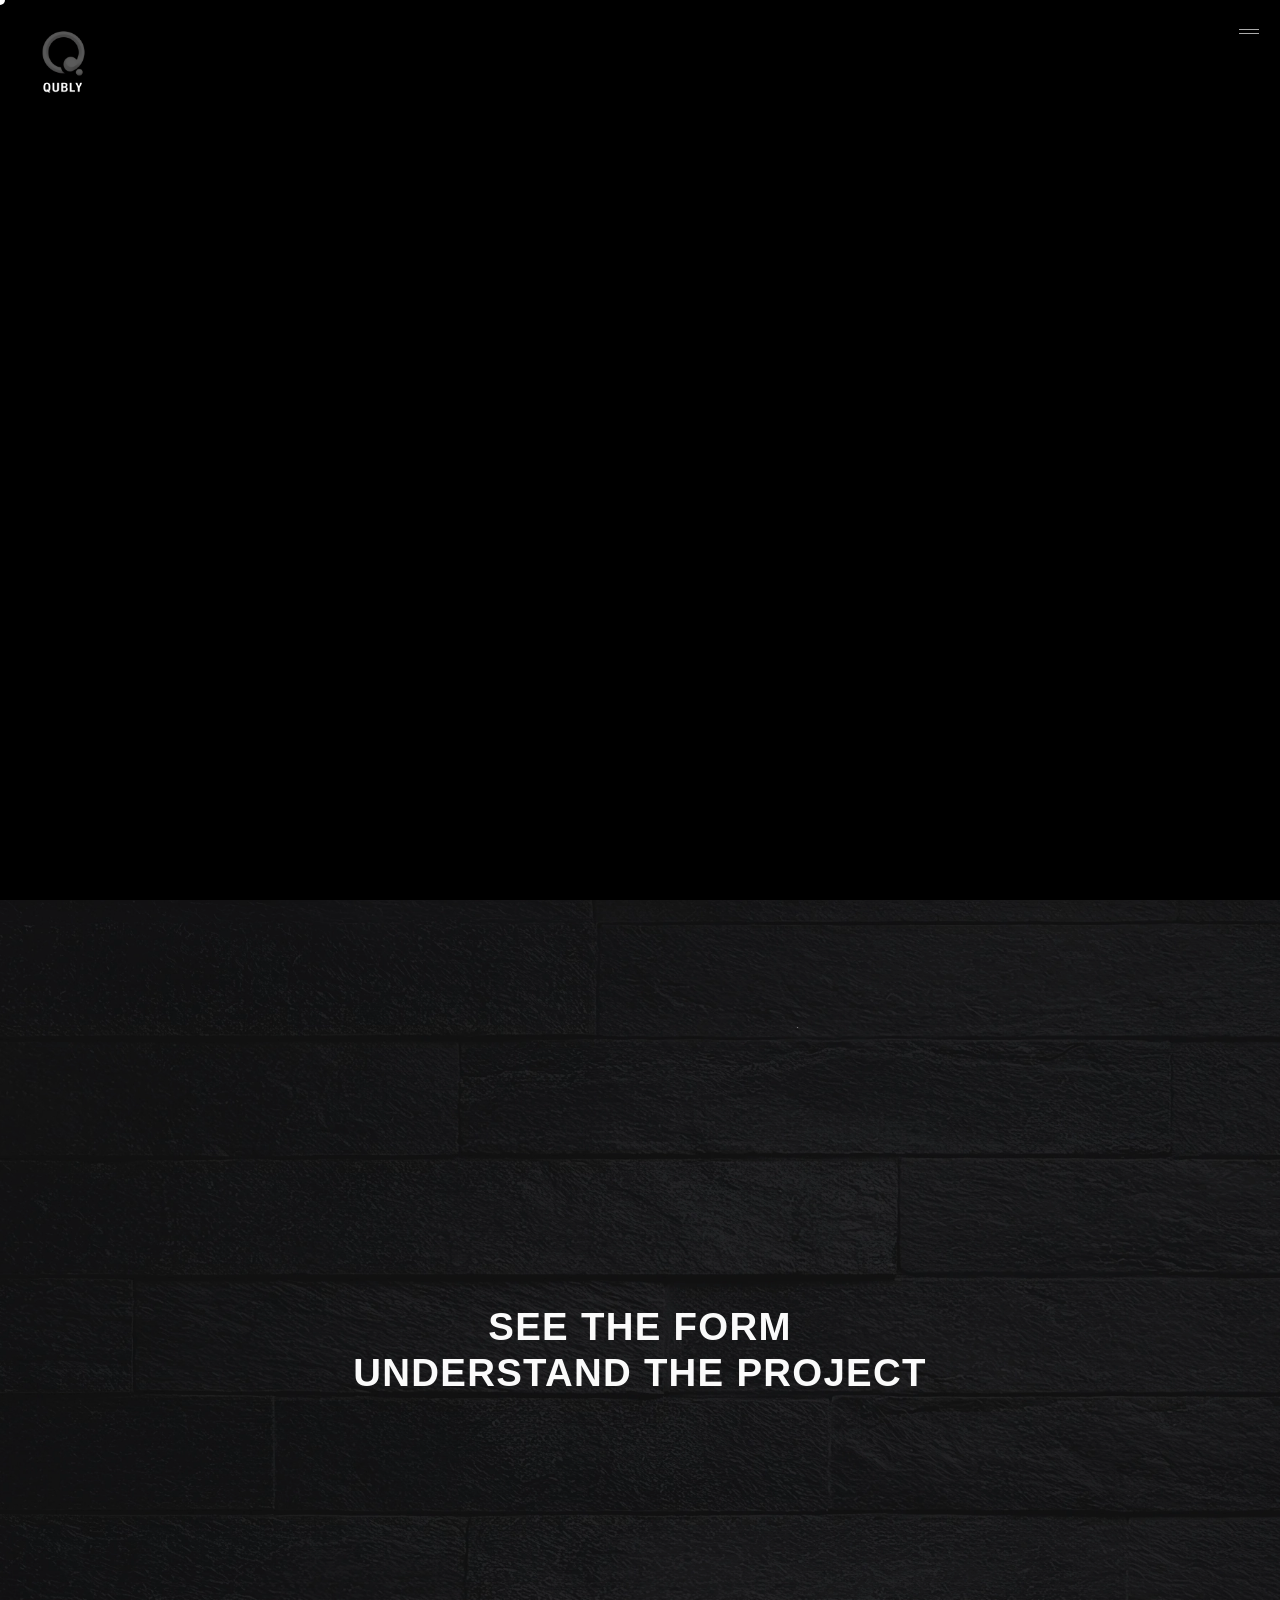
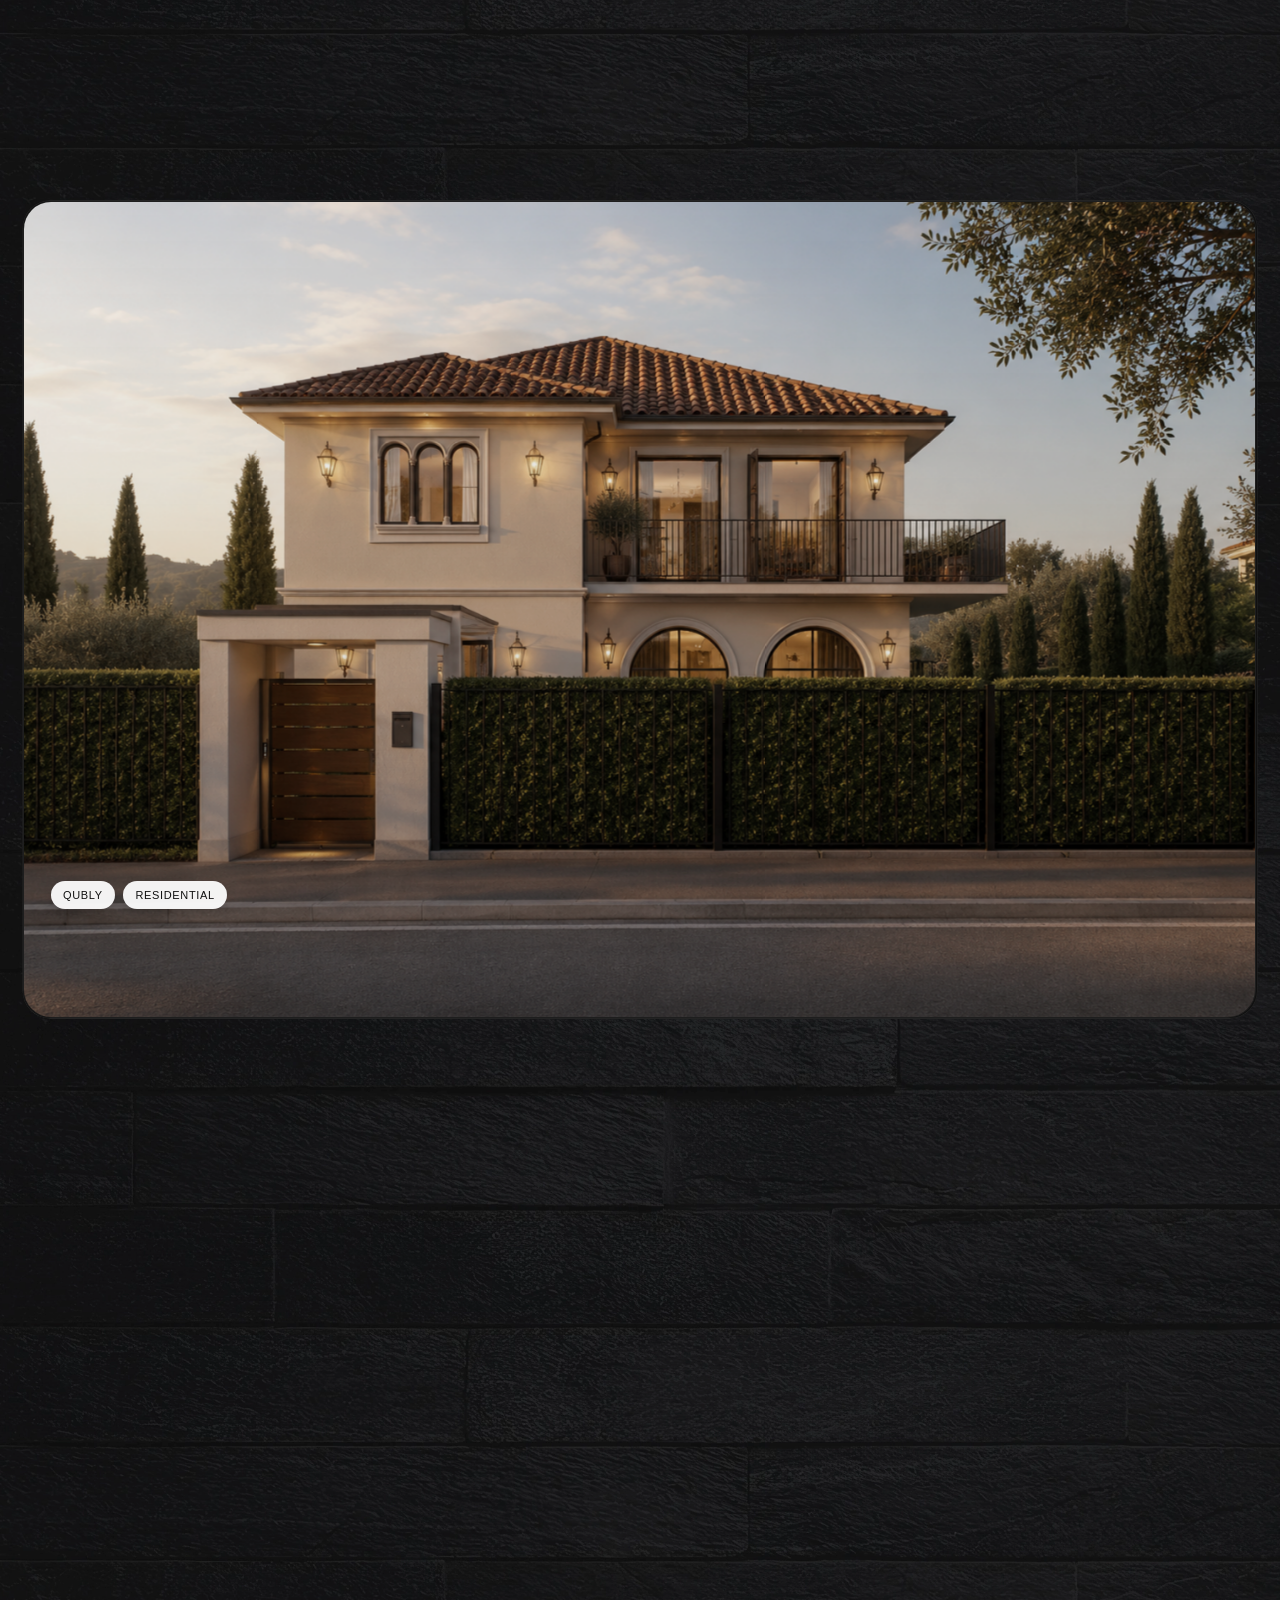
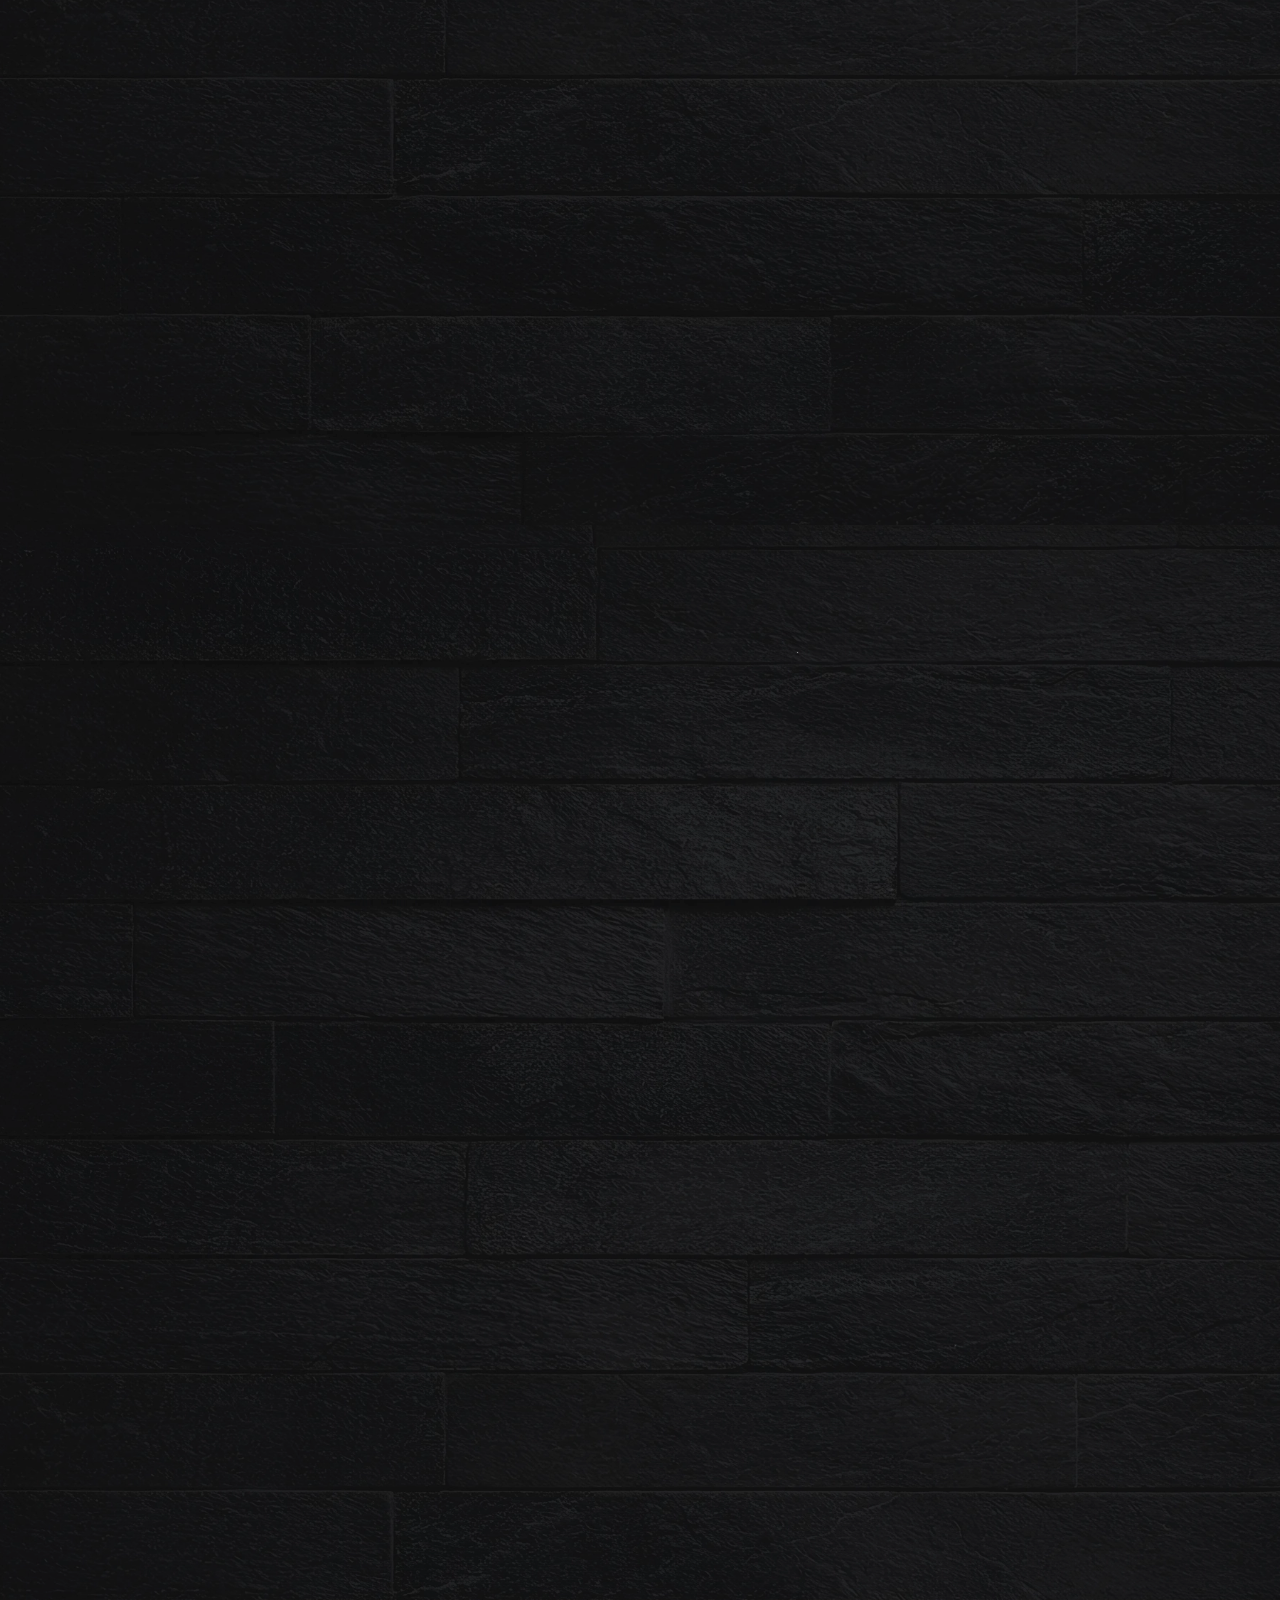
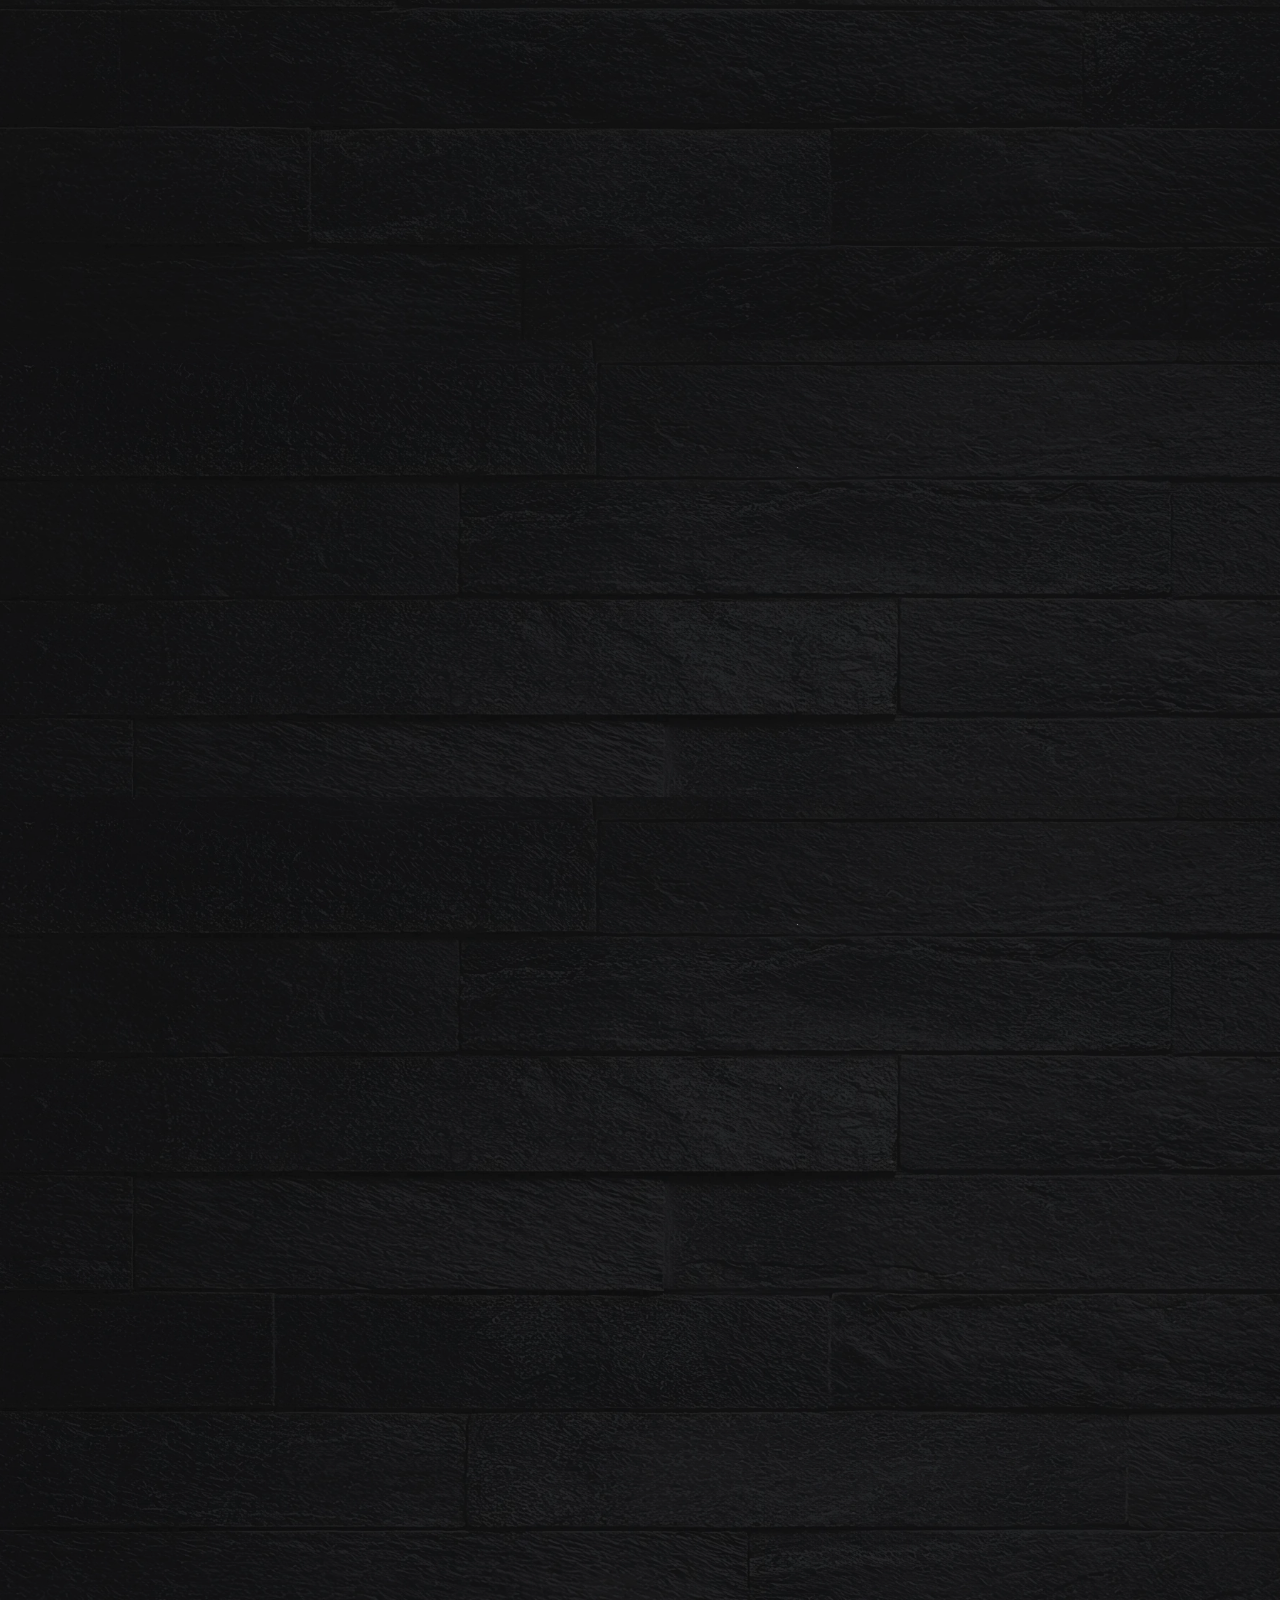
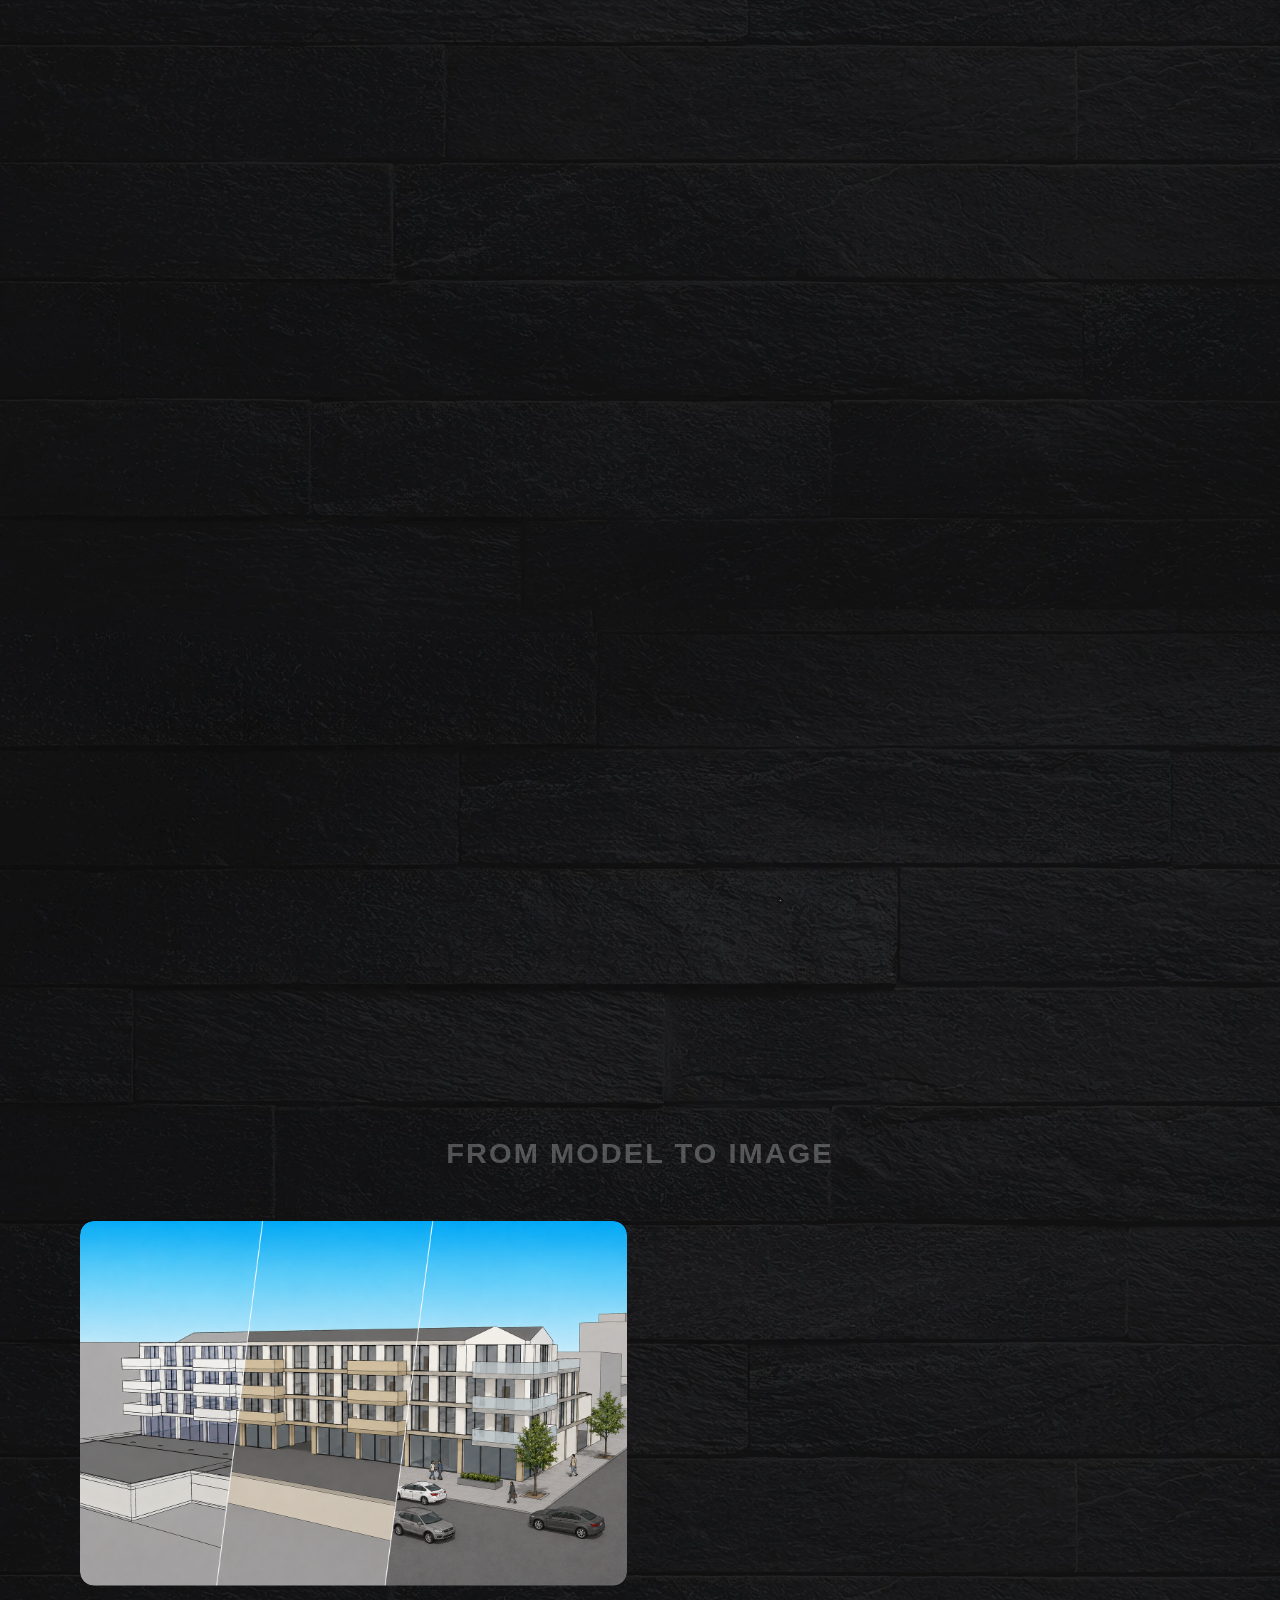
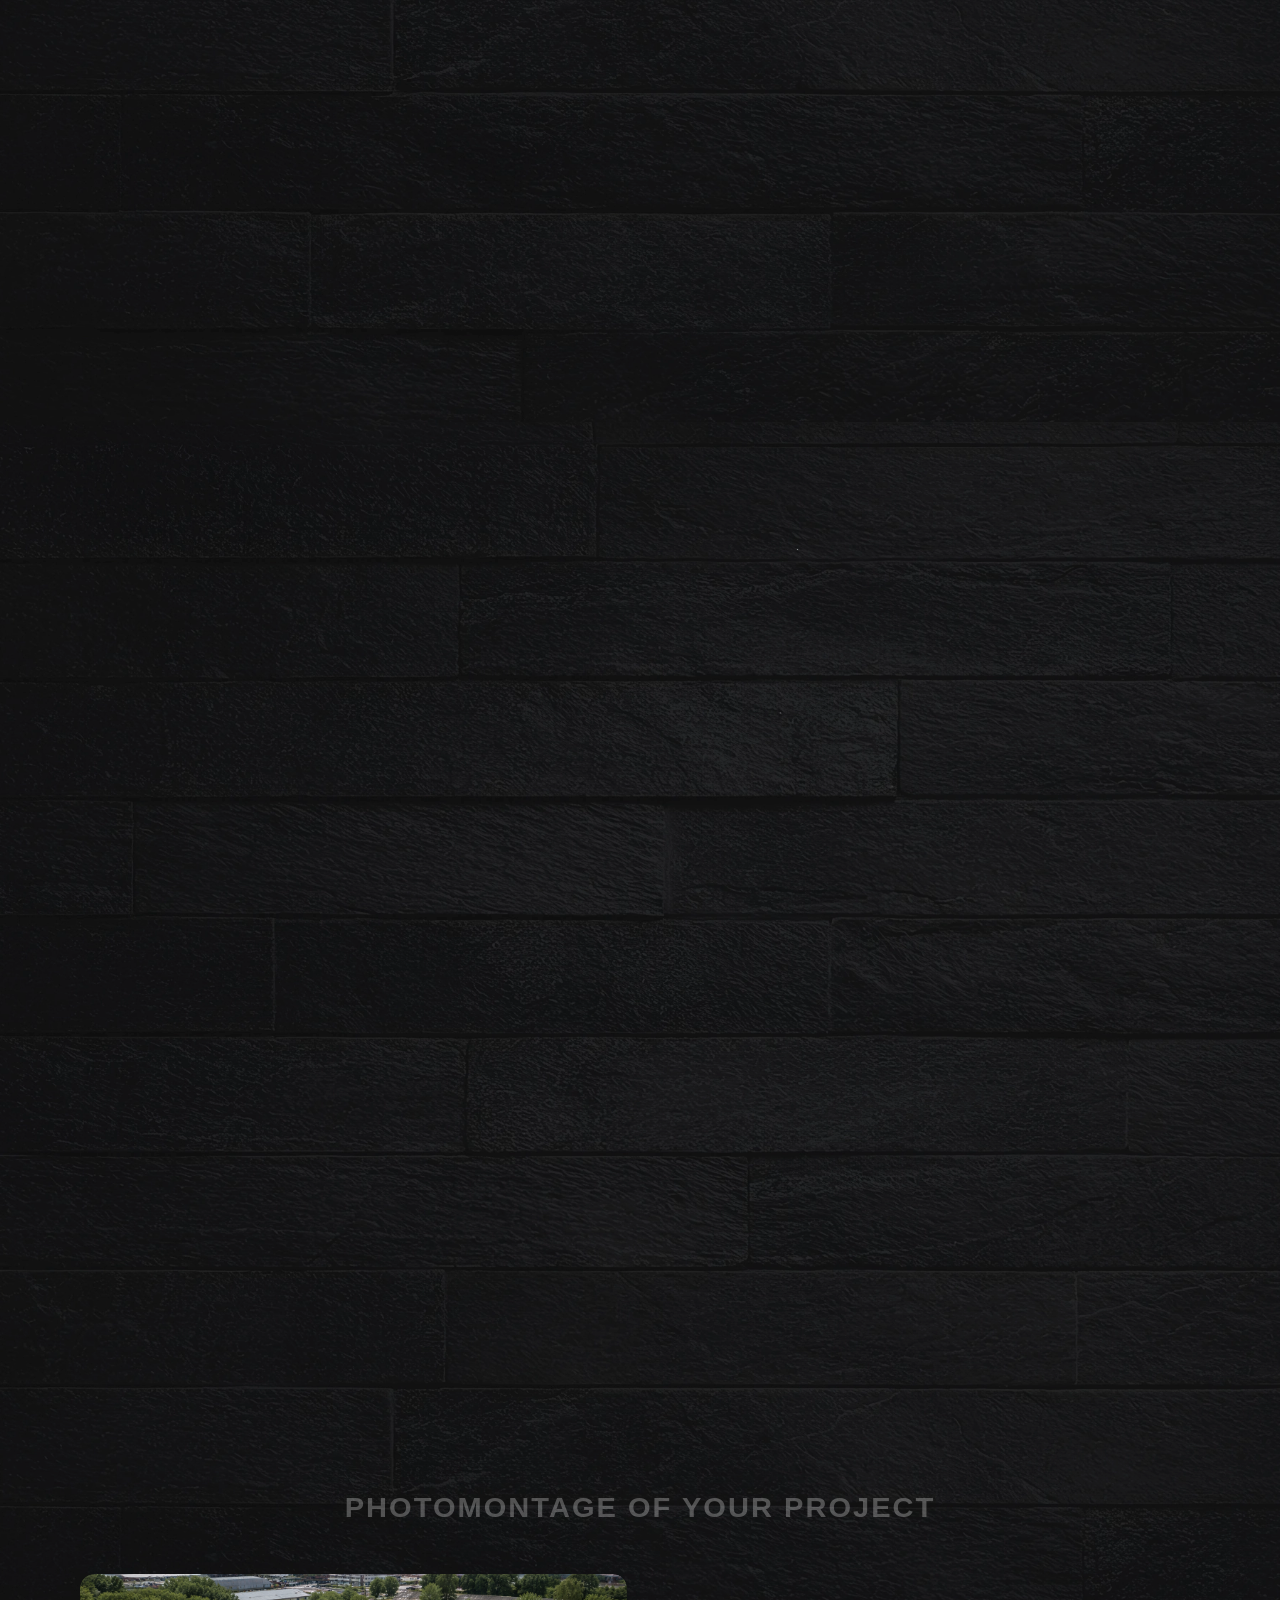
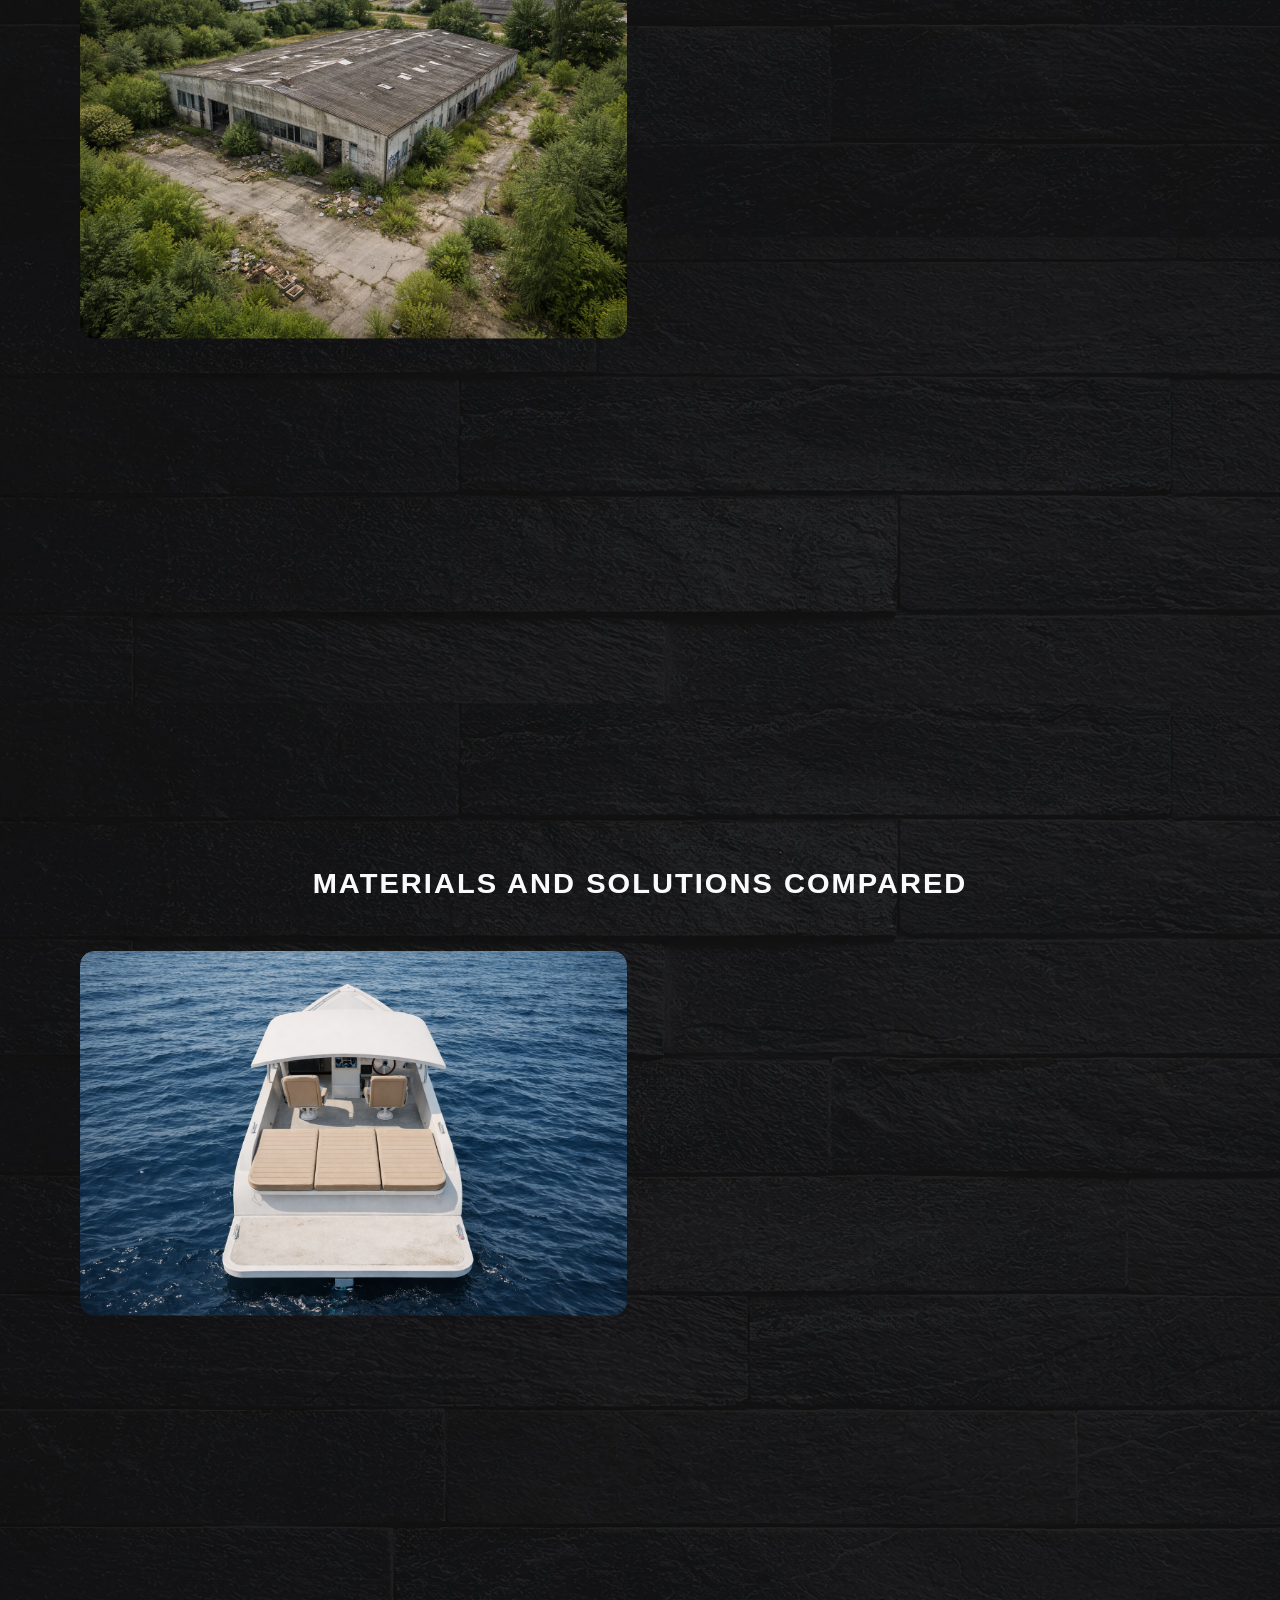
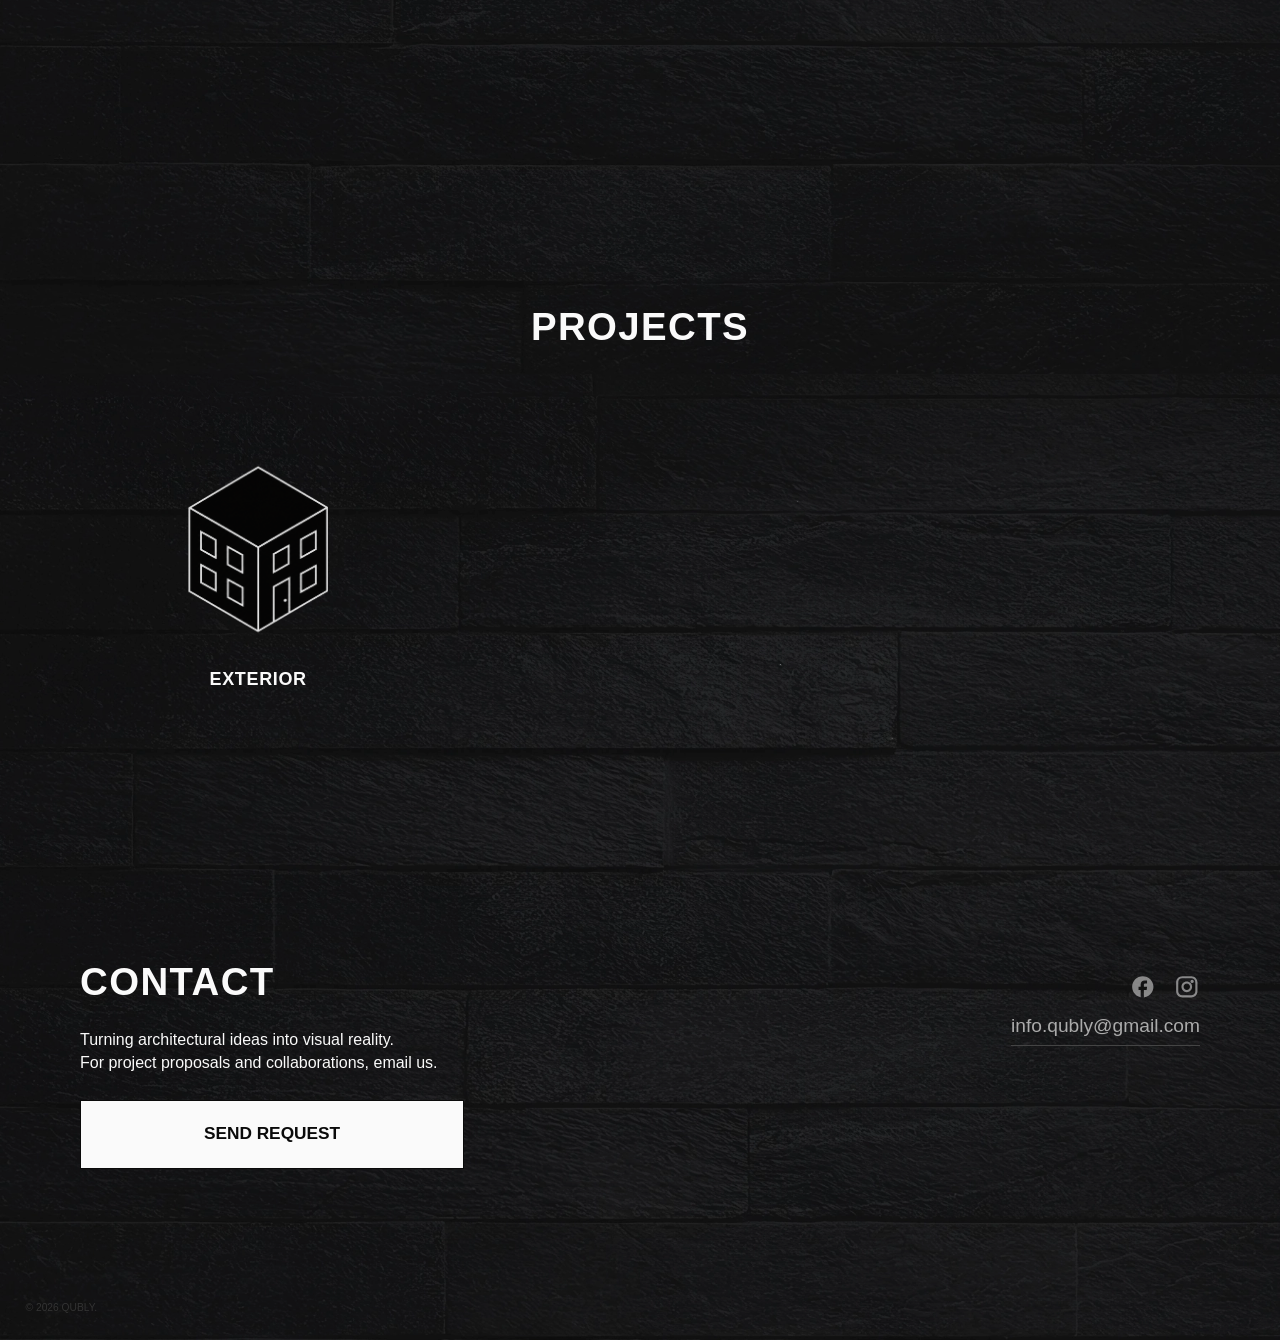
==== commit 44fc741d: "Add files via upload" ====
--- a/index.html
+++ b/index.html
@@ -9,7 +9,7 @@
     <link rel="canonical" href="https://infoqubly.github.io/qubly-site/">
 
     <!-- CSS -->
-    <link rel="stylesheet" href="css/styles.css?v=86">
+    <link rel="stylesheet" href="css/styles.css?v=93">
     <link rel="icon" href="favicon.png" type="image/png">
 </head>
 
@@ -107,12 +107,12 @@
         </section>
 
         <section class="case-studies-intro section-wrapper" id="case-studies" data-snap-anchor data-snap-offset="0">
-            <h2 class="service-title reveal from-left" data-delay="0" data-i18n="case_studies_title">MAKE VISIBLE WHAT THE MIND CAN'T PICTURE</h2>
+            <h2 class="service-title reveal from-left" data-delay="0" data-i18n="case_studies_title">QUANDO LA CHIAREZZA GUIDA LE DECISIONI</h2>
         </section>
 
     <!-- CASE STUDIES SNAPSHOT -->
     <section class="case-snapshots">
-        <h2 class="case-mobile-sticky-title" data-i18n="case_studies_title">MAKE VISIBLE WHAT THE MIND CAN'T PICTURE</h2>
+        <h2 class="case-mobile-sticky-title" data-i18n="case_studies_title">QUANDO LA CHIAREZZA GUIDA LE DECISIONI</h2>
 
         <div class="case-mobile-scroll-window">
         <div class="case-group" data-snap-anchor data-snap-offset="0.14">
@@ -384,9 +384,9 @@
 
 
     <!-- JS -->
-    <script src="js/translations.js?v=55"></script>
+    <script src="js/translations.js?v=56"></script>
     <script src="js/spotlight.js?v=49"></script>
-    <script src="js/main.js?v=69"></script>
+    <script src="js/main.js?v=74"></script>
 </body>
 
 </html>
--- a/css/styles.css
+++ b/css/styles.css
@@ -1387,16 +1387,7 @@
 }
 
 .case-snapshots::before {
-  content: "";
-  position: absolute;
-  left: 50%;
-  top: -6vw;
-  width: 100vw;
-  height: 13vw;
-  transform: translateX(-50%);
-  background: linear-gradient(180deg, var(--QUBLY-BLACK) 0%, rgba(10, 10, 10, 0.96) 58%, rgba(10, 10, 10, 0) 100%);
-  pointer-events: none;
-  z-index: 1;
+  display: none;
 }
 
 .case-group {
@@ -1438,9 +1429,9 @@
 .case-row-title {
   display: block;
   width: 100%;
-  font-size: clamp(24px, 2.35vw, 48px);
-  text-transform: none;
-  letter-spacing: 0.06em;
+  font-size: clamp(22px, 2.1vw, 42px);
+  text-transform: uppercase;
+  letter-spacing: 0.07em;
   margin-top: 0;
   margin-bottom: 2.15vw;
   color: transparent;
@@ -1535,9 +1526,9 @@
 
 .case-kicker {
   opacity: .75;
-  font-size: clamp(12px, 0.8vw, 16px);
+  font-size: clamp(11px, 0.72vw, 14px);
   letter-spacing: 0.06em;
-  text-transform: none;
+  text-transform: uppercase;
   margin: 0 0 0.7vw 0;
   min-height: 1.25em;
   display: flex;
@@ -1640,14 +1631,22 @@
 /* Responsive Case Studies */
 @media (max-width: 767px) {
   .case-studies-intro {
-    height: 0;
-    min-height: 0;
-    padding: 0;
-    overflow: hidden;
+    min-height: 100svh;
+    padding: 0 5.08vw;
+    overflow: visible;
+    display: flex;
+    justify-content: center;
+    align-items: center;
   }
 
   .case-studies-intro .service-title {
-    display: none;
+    display: block;
+    max-width: 90vw;
+    margin: 0 auto;
+    font-size: clamp(28px, 8.1vw, 38px);
+    line-height: 1.08;
+    letter-spacing: 0.02em;
+    text-align: center;
   }
 
   .case-snapshots {
@@ -1661,70 +1660,45 @@
     --case-mobile-row-gap: clamp(11px, 3vw, 18px);
     --case-mobile-media-height: clamp(166px, 48vw, 212px);
     --case-mobile-media-margin: clamp(5px, 1.4vw, 9px);
-    height: 100svh;
-    overflow: hidden;
-    padding: 0 var(--case-mobile-x-pad);
+    height: auto;
+    min-height: 100svh;
+    overflow: visible;
+    padding: 0 var(--case-mobile-x-pad) clamp(28px, 8vw, 46px);
     scroll-padding-top: 0;
     scroll-snap-type: none;
-    overscroll-behavior: contain;
-  }
-
-  .case-snapshots::before {
+    overscroll-behavior: auto;
+  }
+
+  .case-mobile-sticky-title {
     display: none;
-  }
-
-  .case-mobile-sticky-title {
-    position: absolute;
-    top: 0;
-    left: calc(var(--case-mobile-x-pad) * -1);
-    right: calc(var(--case-mobile-x-pad) * -1);
-    z-index: 20;
-    display: flex;
-    align-items: flex-end;
-    justify-content: center;
-    min-height: var(--case-mobile-title-lock);
-    margin: 0;
-    padding: var(--case-mobile-header-clearance) var(--case-mobile-x-pad) clamp(56px, 12vw, 76px);
-    background: none;
-    box-shadow: none;
-    color: var(--QUBLY-WHITE);
-    font-size: clamp(28px, 8.1vw, 38px);
-    font-weight: 700;
-    line-height: 1.08;
-    letter-spacing: 0.02em;
-    text-align: center;
-    text-transform: uppercase;
-    transform: translateY(clamp(-24px, -4.6vw, -14px));
-    pointer-events: none;
   }
 
   .case-mobile-scroll-window {
     display: block;
     position: relative;
     z-index: 5;
-    height: calc(100svh - var(--case-mobile-content-top));
-    margin-top: var(--case-mobile-content-top);
-    overflow-x: hidden;
-    overflow-y: auto;
+    height: auto;
+    margin-top: 0;
+    overflow: visible;
     scroll-padding-top: 0;
-    scroll-snap-type: y mandatory;
-    overscroll-behavior-y: contain;
+    scroll-snap-type: none;
+    overscroll-behavior-y: auto;
     touch-action: pan-y;
     -webkit-overflow-scrolling: touch;
   }
 
   .case-group + .case-group {
-    margin-top: clamp(10px, 2.8vw, 20px);
+    margin-top: 0;
   }
 
   .case-group {
-    min-height: 100%;
-    scroll-snap-align: start;
-    scroll-snap-stop: always;
+    min-height: 100svh;
+    scroll-snap-align: none;
+    scroll-snap-stop: normal;
     display: flex;
     flex-direction: column;
     justify-content: center;
-    padding: var(--case-mobile-group-pad-top) 0 var(--case-mobile-group-pad-bottom);
+    padding: 0;
   }
 
   .case-snapshots h2.service-title {
@@ -1736,13 +1710,13 @@
     background: none;
     -webkit-background-clip: initial;
     background-clip: initial;
-    font-size: clamp(20px, 5.5vw, 28px);
+    font-size: clamp(18px, 4.9vw, 25px);
     line-height: 1.12;
     letter-spacing: 0.04em;
     margin-top: 0;
     margin-bottom: 3vw;
     position: relative;
-    top: clamp(-10px, -2vw, -6px);
+    top: 0;
     animation: none !important;
     transform: none !important;
   }
@@ -1754,7 +1728,7 @@
   }
 
   .case-kicker {
-    font-size: 3vw;
+    font-size: 2.65vw;
     margin-bottom: 1vw;
   }
 
@@ -1822,7 +1796,10 @@
 
   .scroll-showcase {
     --showcase-card-radius: 5vw;
-    padding: 14vw 0 1vw;
+    display: flex;
+    align-items: center;
+    min-height: 100svh;
+    padding: 0;
     overflow: hidden;
   }
 
@@ -1831,6 +1808,8 @@
   }
 
   .scroll-showcase-stack {
+    width: 100%;
+    min-height: 0;
     height: auto;
   }
 
@@ -1901,7 +1880,33 @@
   }
 
   #projects.section-wrapper {
-    padding-top: 18vw;
+    scroll-margin-top: 0;
+    display: flex;
+    flex-direction: column;
+    justify-content: center;
+    align-items: stretch;
+    min-height: 100svh;
+    padding: 0 5.08vw;
+  }
+
+  .home-page #intro,
+  .home-page .contact-section {
+    min-height: 100svh;
+  }
+
+  .home-page .contact-section {
+    justify-content: center;
+    gap: clamp(22px, 6vw, 38px);
+    padding: 0 5.08vw;
+  }
+
+  .home-page .contact-left,
+  .home-page .contact-right {
+    flex: none;
+  }
+
+  .home-page .contact-left {
+    margin-bottom: 0;
   }
 
   .faq-section {
@@ -2082,12 +2087,12 @@
 
   .case-row-title {
     margin-bottom: 1.8vw;
-    font-size: clamp(18px, 5vw, 24px);
+    font-size: clamp(16px, 4.55vw, 22px);
     line-height: 1.08;
   }
 
   .case-kicker {
-    font-size: 2.65vw;
+    font-size: 2.4vw;
     margin-bottom: 0.5vw;
   }
 
@@ -2115,11 +2120,11 @@
 
   .case-row-title {
     margin-bottom: 1.2vw;
-    font-size: clamp(16px, 4.6vw, 21px);
+    font-size: clamp(15px, 4.25vw, 20px);
   }
 
   .case-kicker {
-    font-size: 2.45vw;
+    font-size: 2.25vw;
   }
 
   .case-card p:not(.case-kicker) {
@@ -2433,13 +2438,80 @@
 .layout-3 .masonry-item:nth-child(6) { grid-row: span 2; }
 .layout-3 .masonry-item:nth-child(8) { grid-column: span 2; grid-row: span 2; }
 
-.masonry-item:hover img {
-  transform: scale(1.05);
-}
-
-@media (max-width: 1024px) {
-  .masonry-gallery {
-    grid-template-columns: repeat(2, 1fr);
+.masonry-item:hover img {
+  transform: scale(1.05);
+}
+
+.project-nav-section {
+  width: 100%;
+  padding: 0 6.25vw 6vw;
+  position: relative;
+  z-index: 10;
+}
+
+.project-nav-grid {
+  display: grid;
+  grid-template-columns: repeat(3, minmax(0, 1fr));
+  gap: 2vw;
+}
+
+.project-nav-card {
+  display: flex;
+  flex-direction: column;
+  min-width: 0;
+  color: inherit;
+  text-decoration: none;
+  transition: opacity 0.35s ease, transform 0.35s ease, filter 0.35s ease;
+}
+
+.project-nav-media {
+  aspect-ratio: 16 / 9;
+  overflow: hidden;
+  margin-bottom: 1.2vw;
+  border-radius: var(--media-card-radius);
+  clip-path: inset(0 round var(--media-card-radius));
+}
+
+.project-nav-media img {
+  display: block;
+  width: 100%;
+  height: 100%;
+  object-fit: cover;
+  filter: brightness(0.9);
+  transform: scale(1);
+  transition: transform 0.55s ease, filter 0.35s ease;
+}
+
+.project-nav-card span {
+  display: block;
+  font-size: clamp(18px, 1.4vw, 24px);
+  line-height: 1.1;
+  margin: 0;
+  text-align: center;
+  letter-spacing: 0.05vw;
+  text-transform: uppercase;
+}
+
+.project-nav-card:hover {
+  transform: scale(1.015);
+}
+
+.project-nav-card:hover .project-nav-media img {
+  transform: scale(1.06);
+}
+
+.project-nav-card.is-current {
+  opacity: 0.42;
+  filter: grayscale(0.2);
+}
+
+.project-nav-card.is-current .project-nav-media img {
+  filter: brightness(0.78) saturate(0.55);
+}
+
+@media (max-width: 1024px) {
+  .masonry-gallery {
+    grid-template-columns: repeat(2, 1fr);
     grid-auto-rows: 25vw;
     gap: 2vw;
   }
@@ -2457,10 +2529,28 @@
     grid-column: span 1 !important;
     grid-row: span 1 !important;
   }
-  .gallery-section {
-    padding: 25vw 5.08vw 10vw 5.08vw;
-  }
-}
+  .gallery-section {
+    padding: 25vw 5.08vw 10vw 5.08vw;
+  }
+
+  .project-nav-section {
+    padding: 0 5.08vw 12vw;
+  }
+
+  .project-nav-grid {
+    grid-template-columns: repeat(3, minmax(0, 1fr));
+    gap: 3vw;
+  }
+
+  .project-nav-media {
+    margin-bottom: 2vw;
+  }
+
+  .project-nav-card span {
+    font-size: 3.1vw;
+    letter-spacing: 0.05vw;
+  }
+}
 
 /* ========================================= */
 /* PHOTOSWIPE CUSTOM STYLES (Lightbox) */
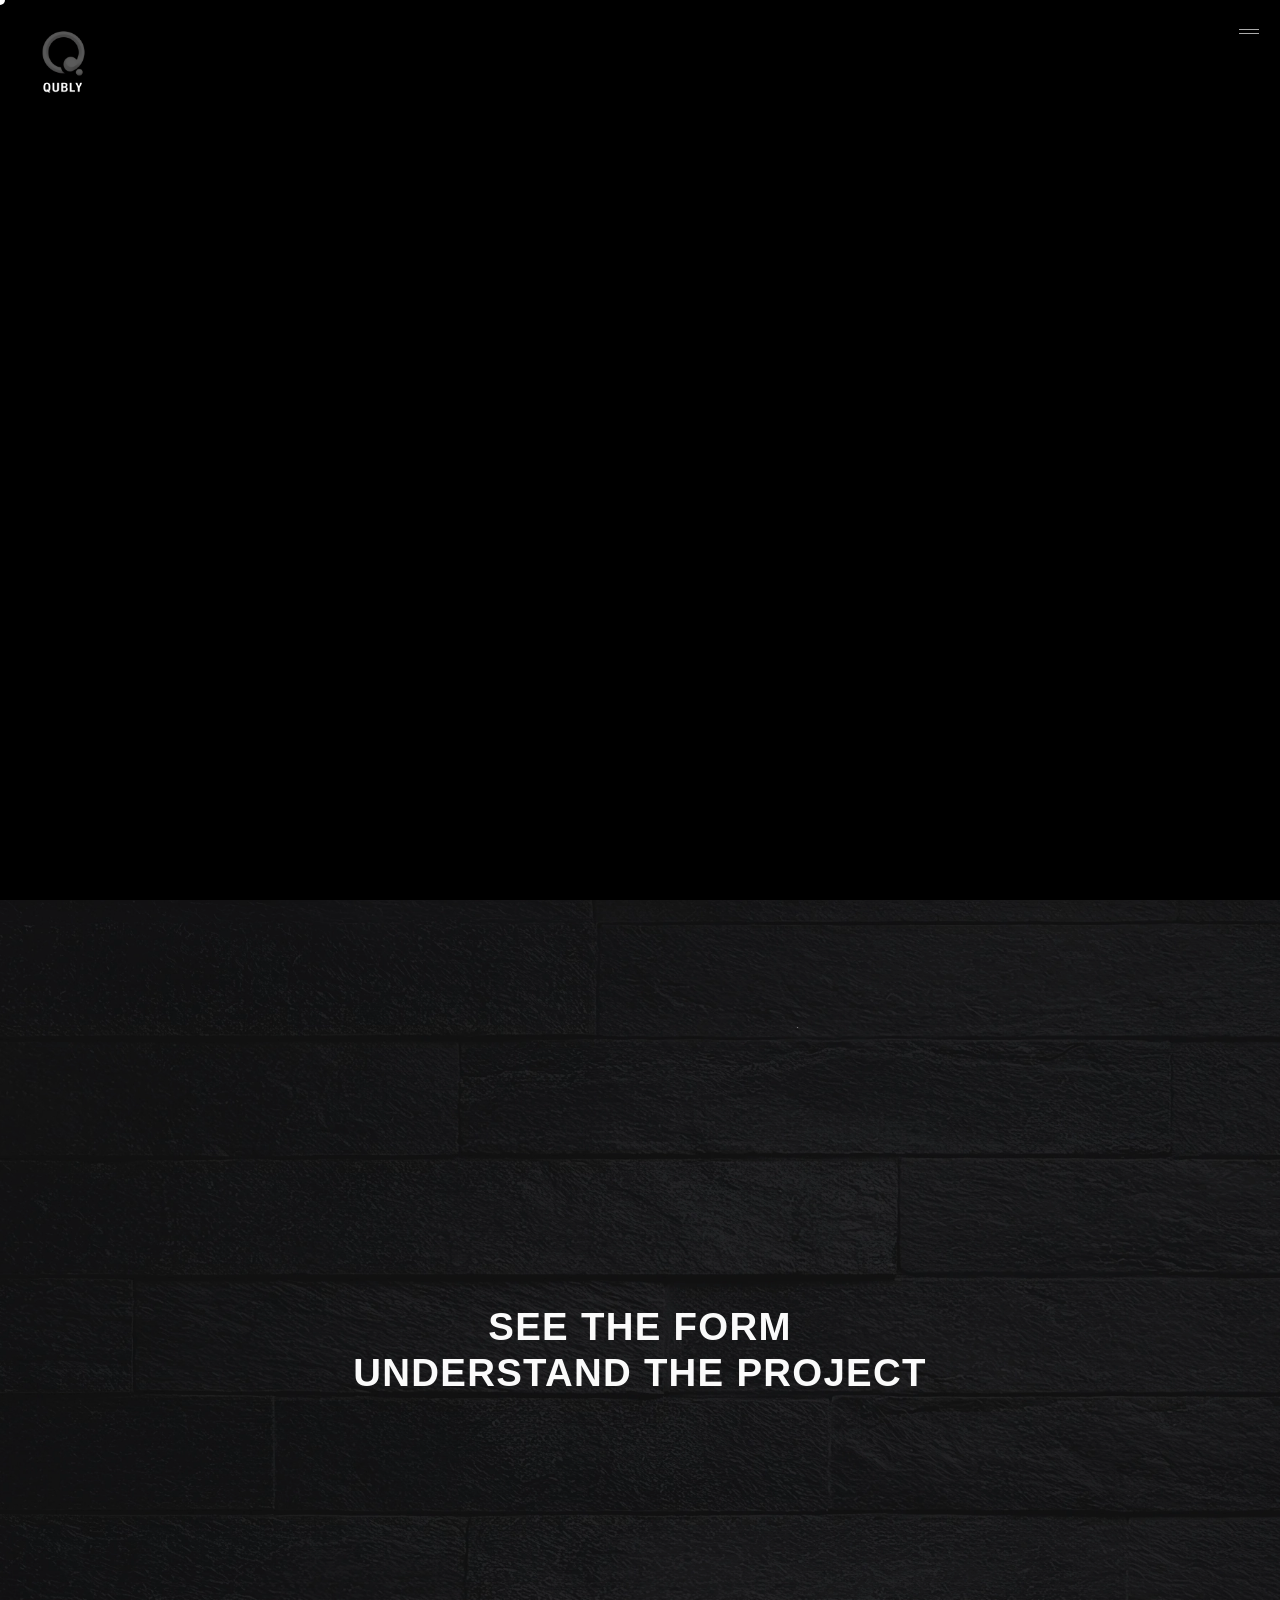
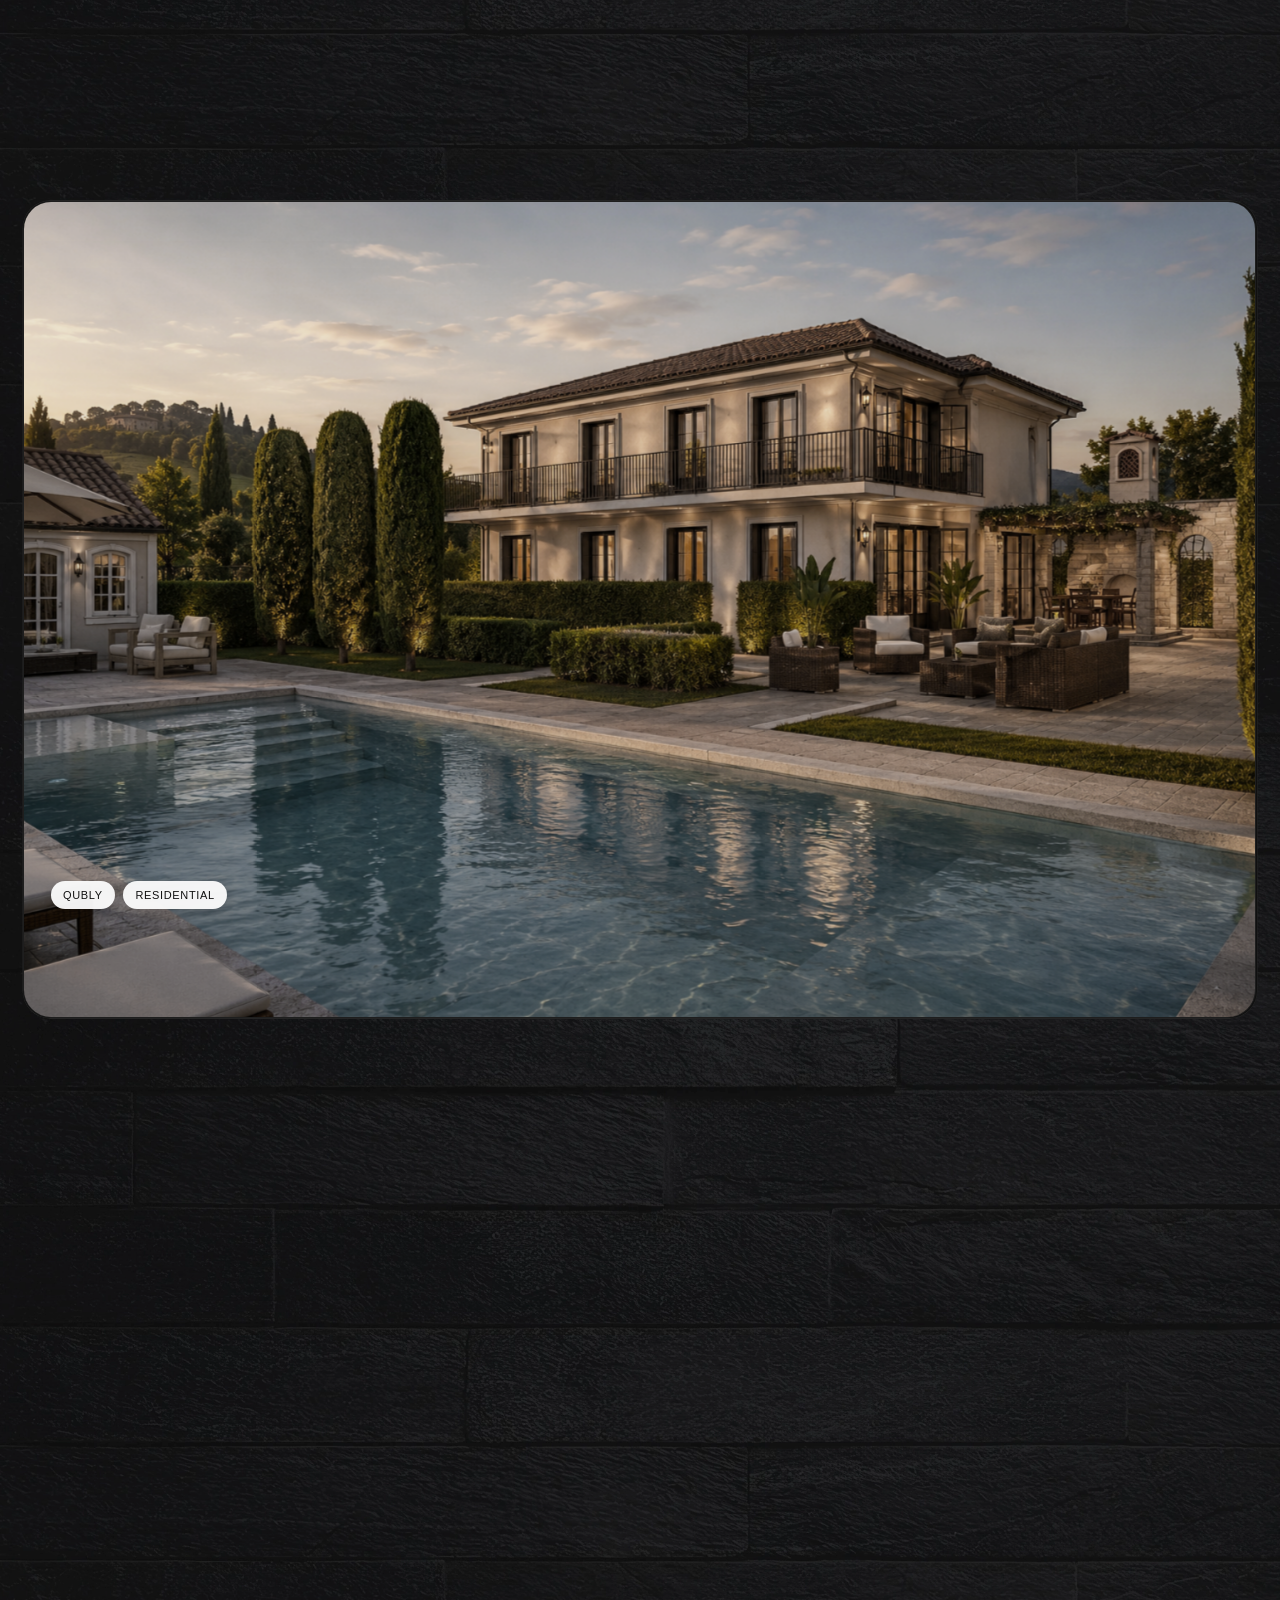
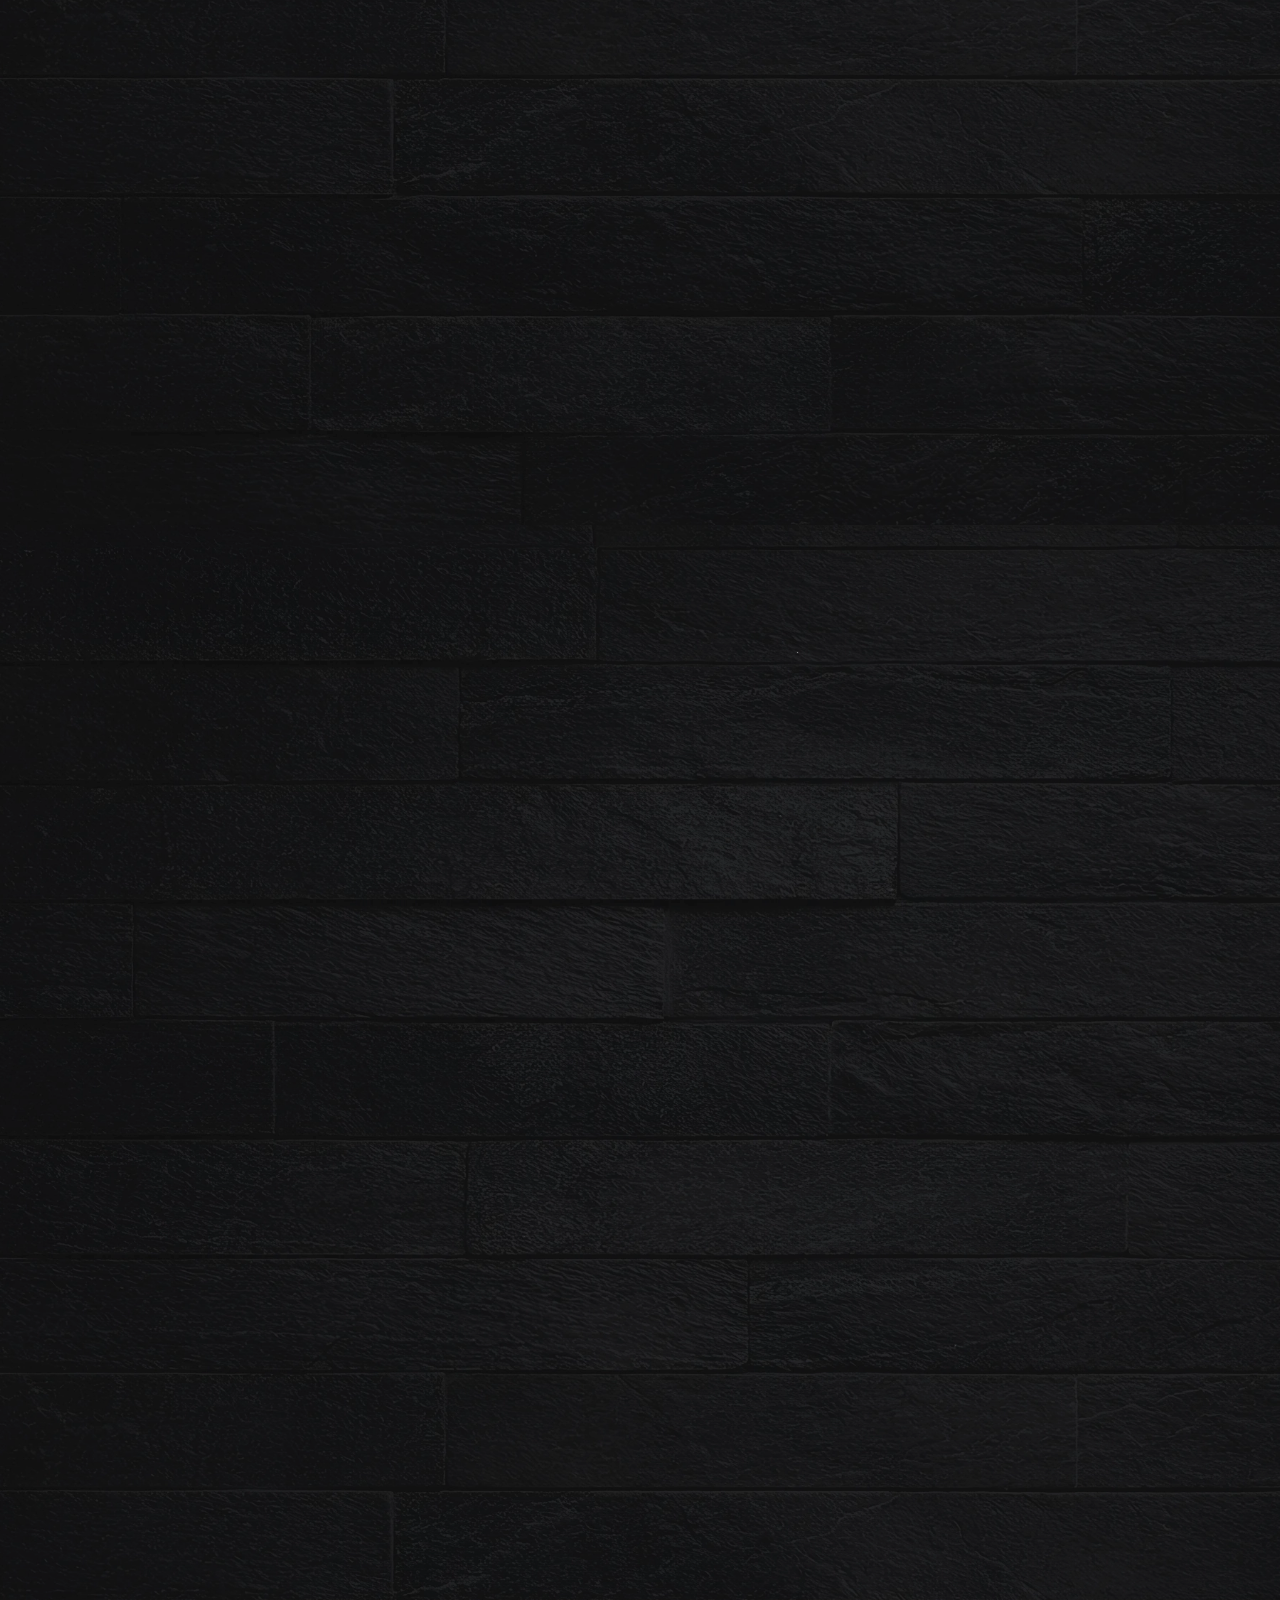
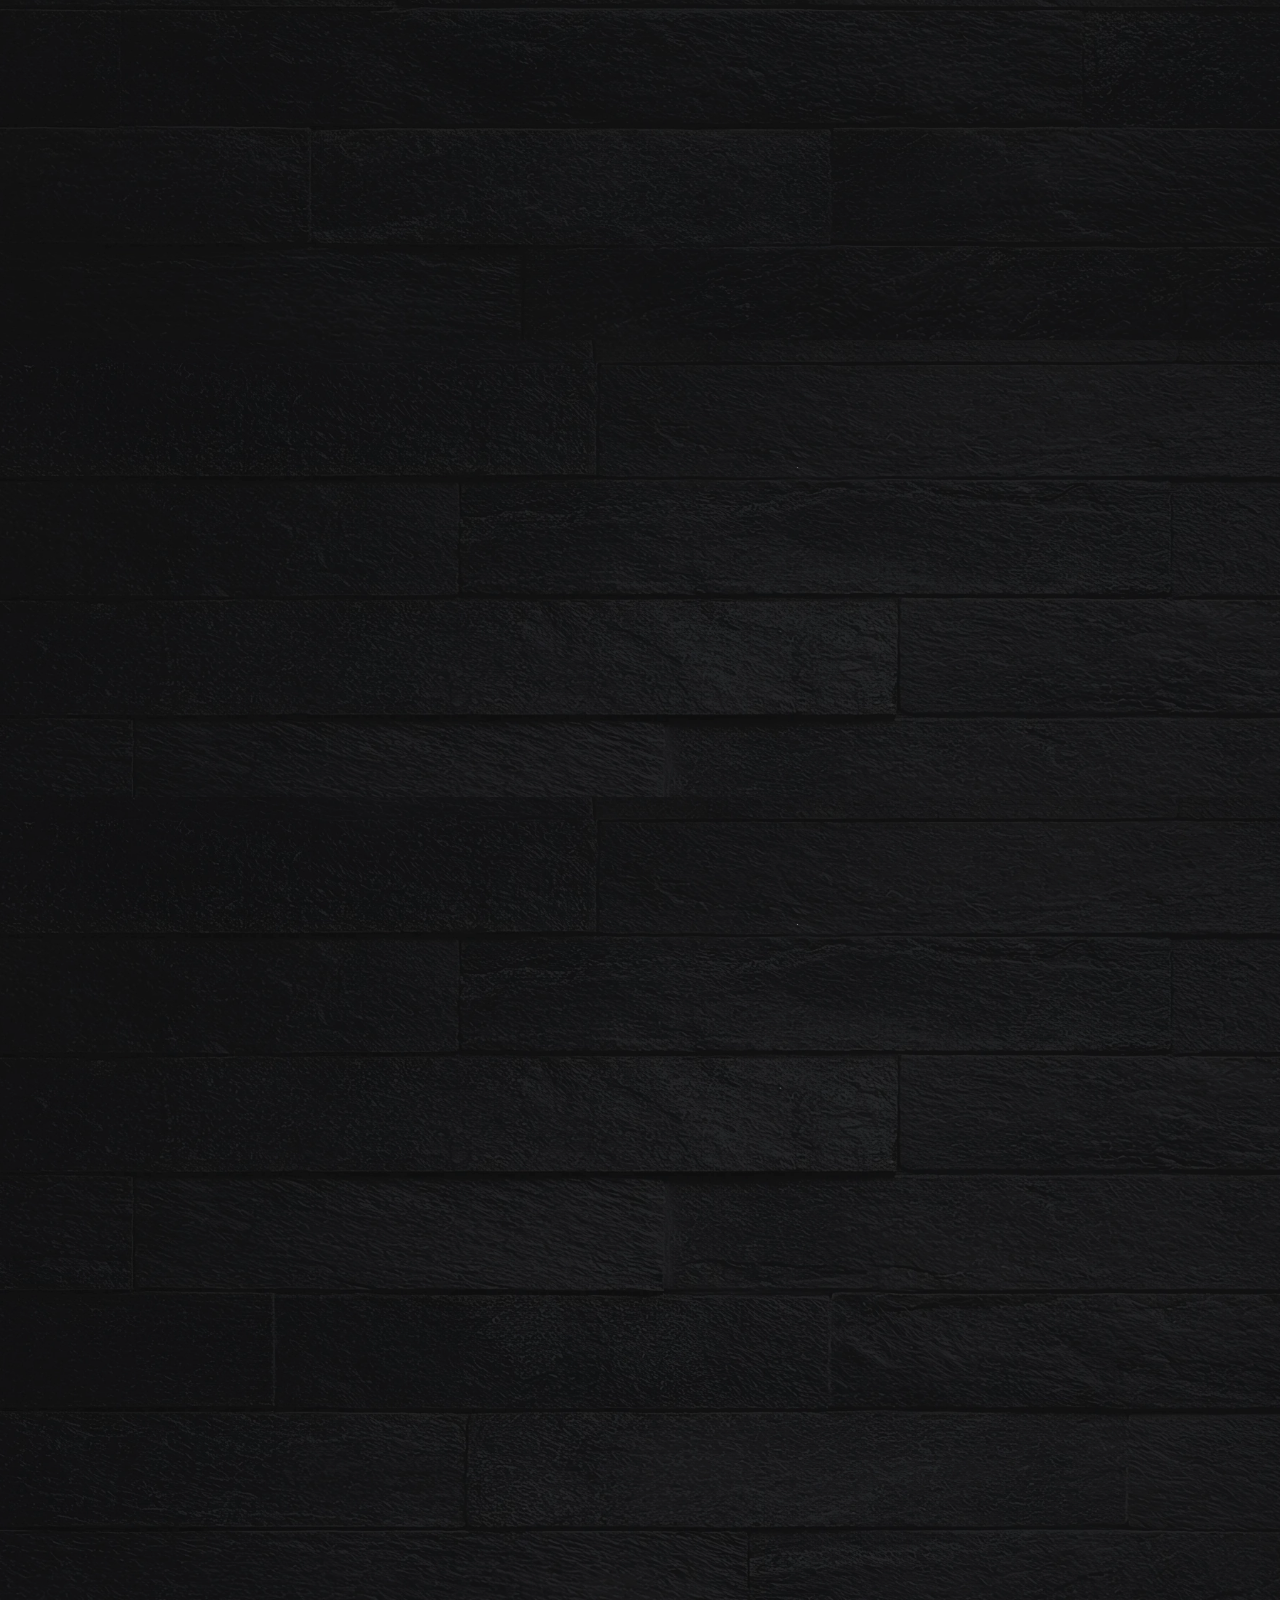
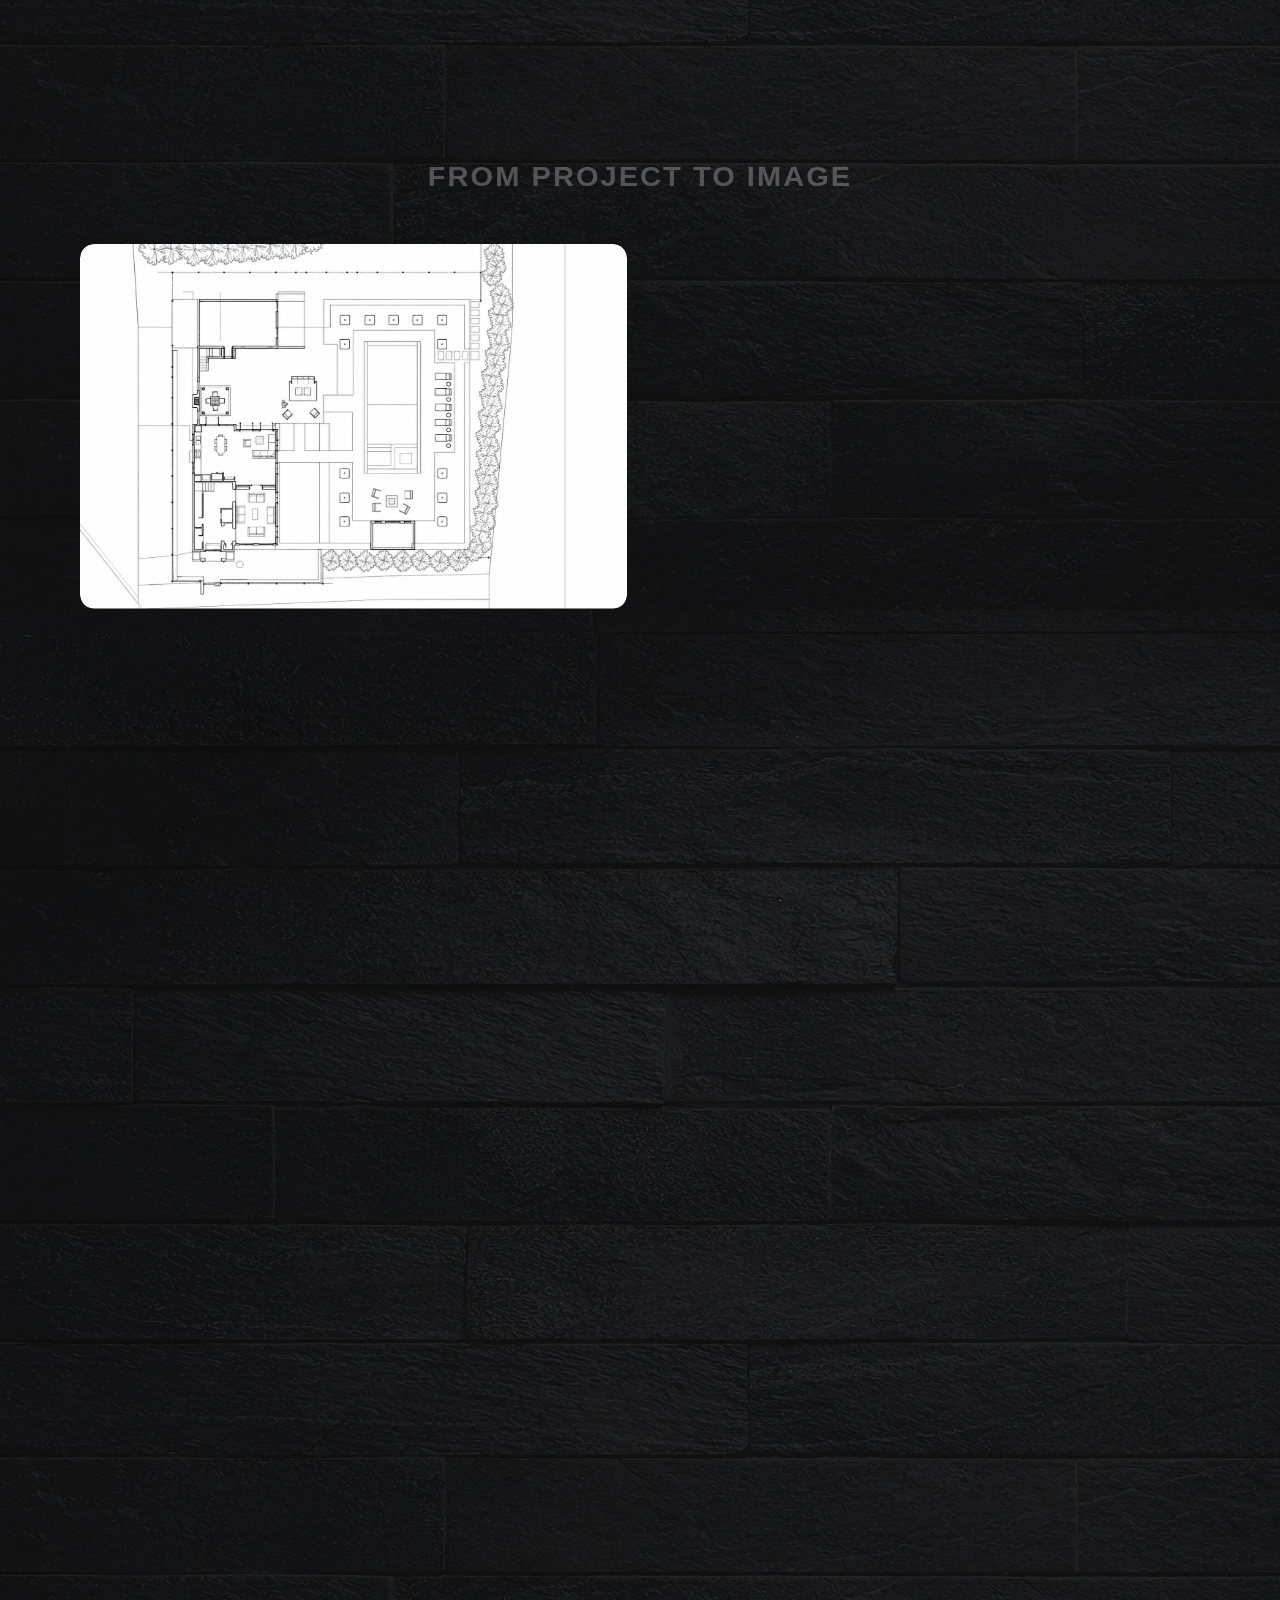
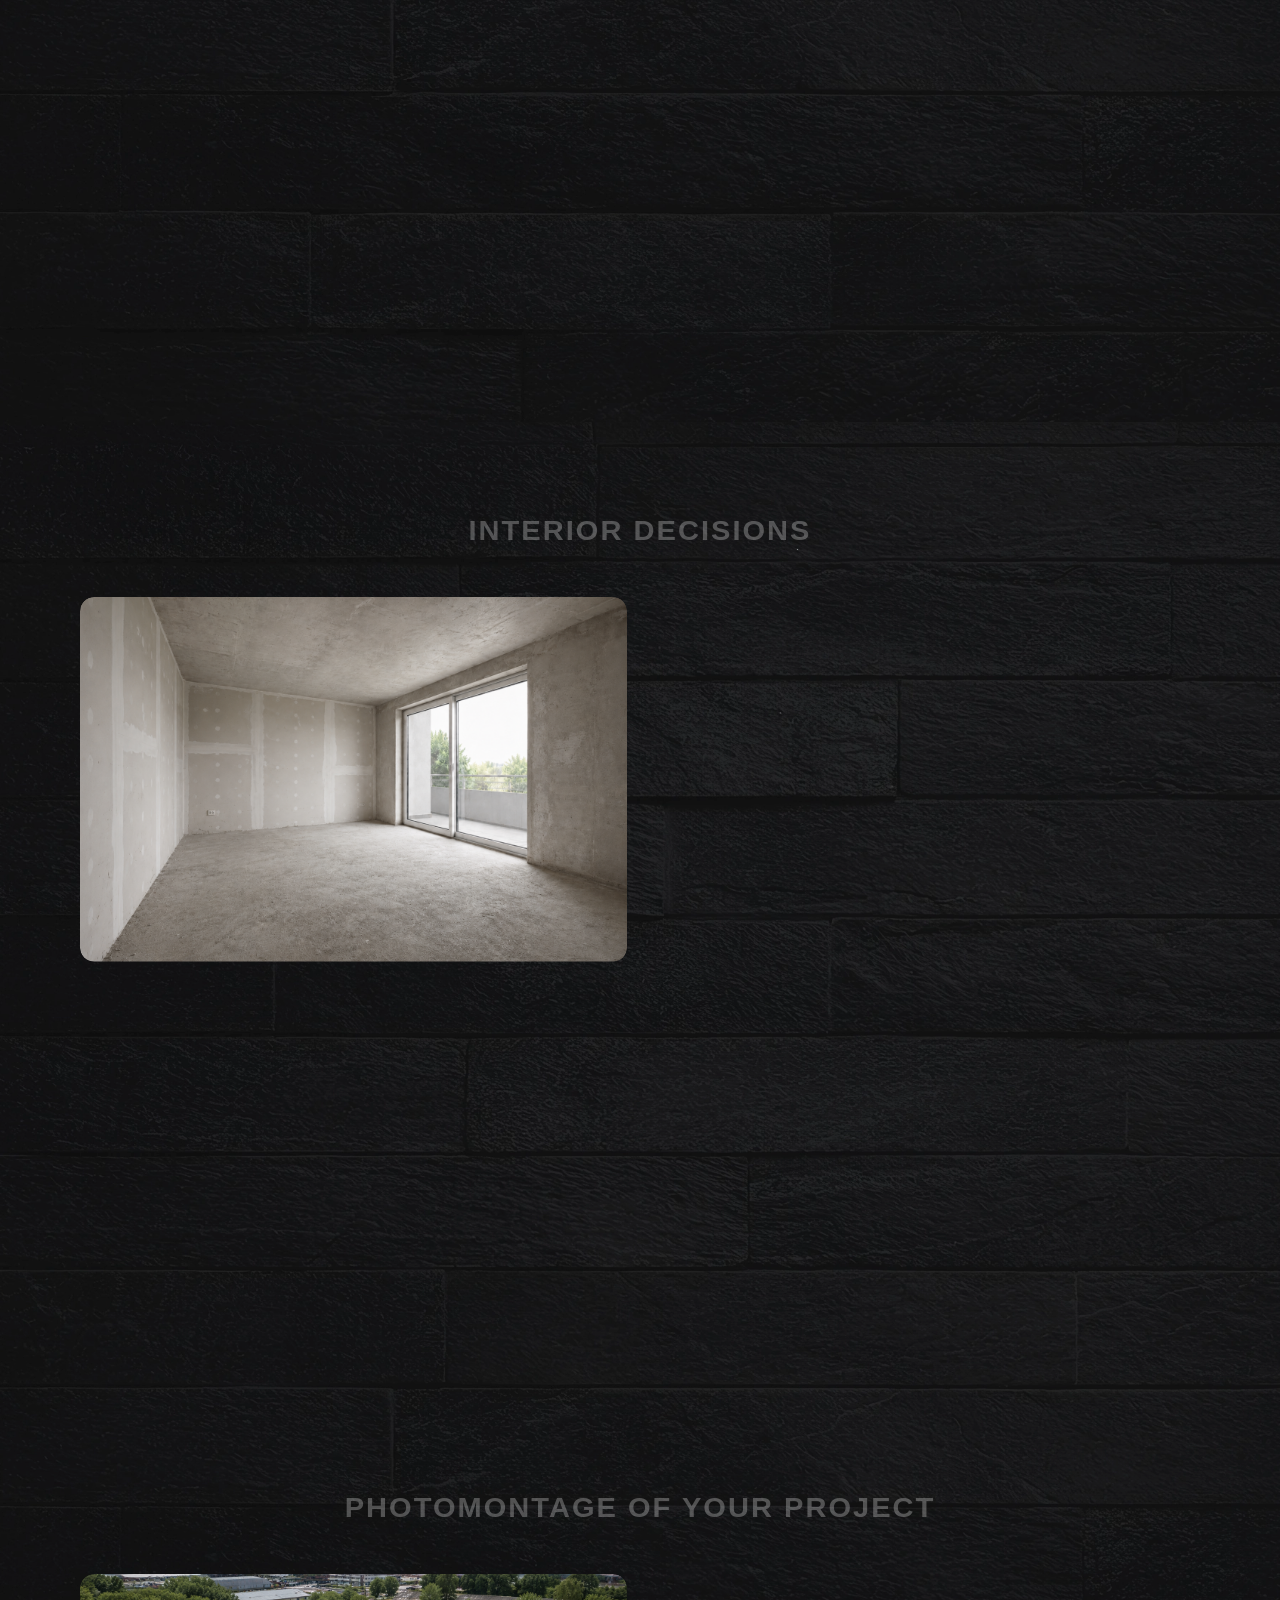
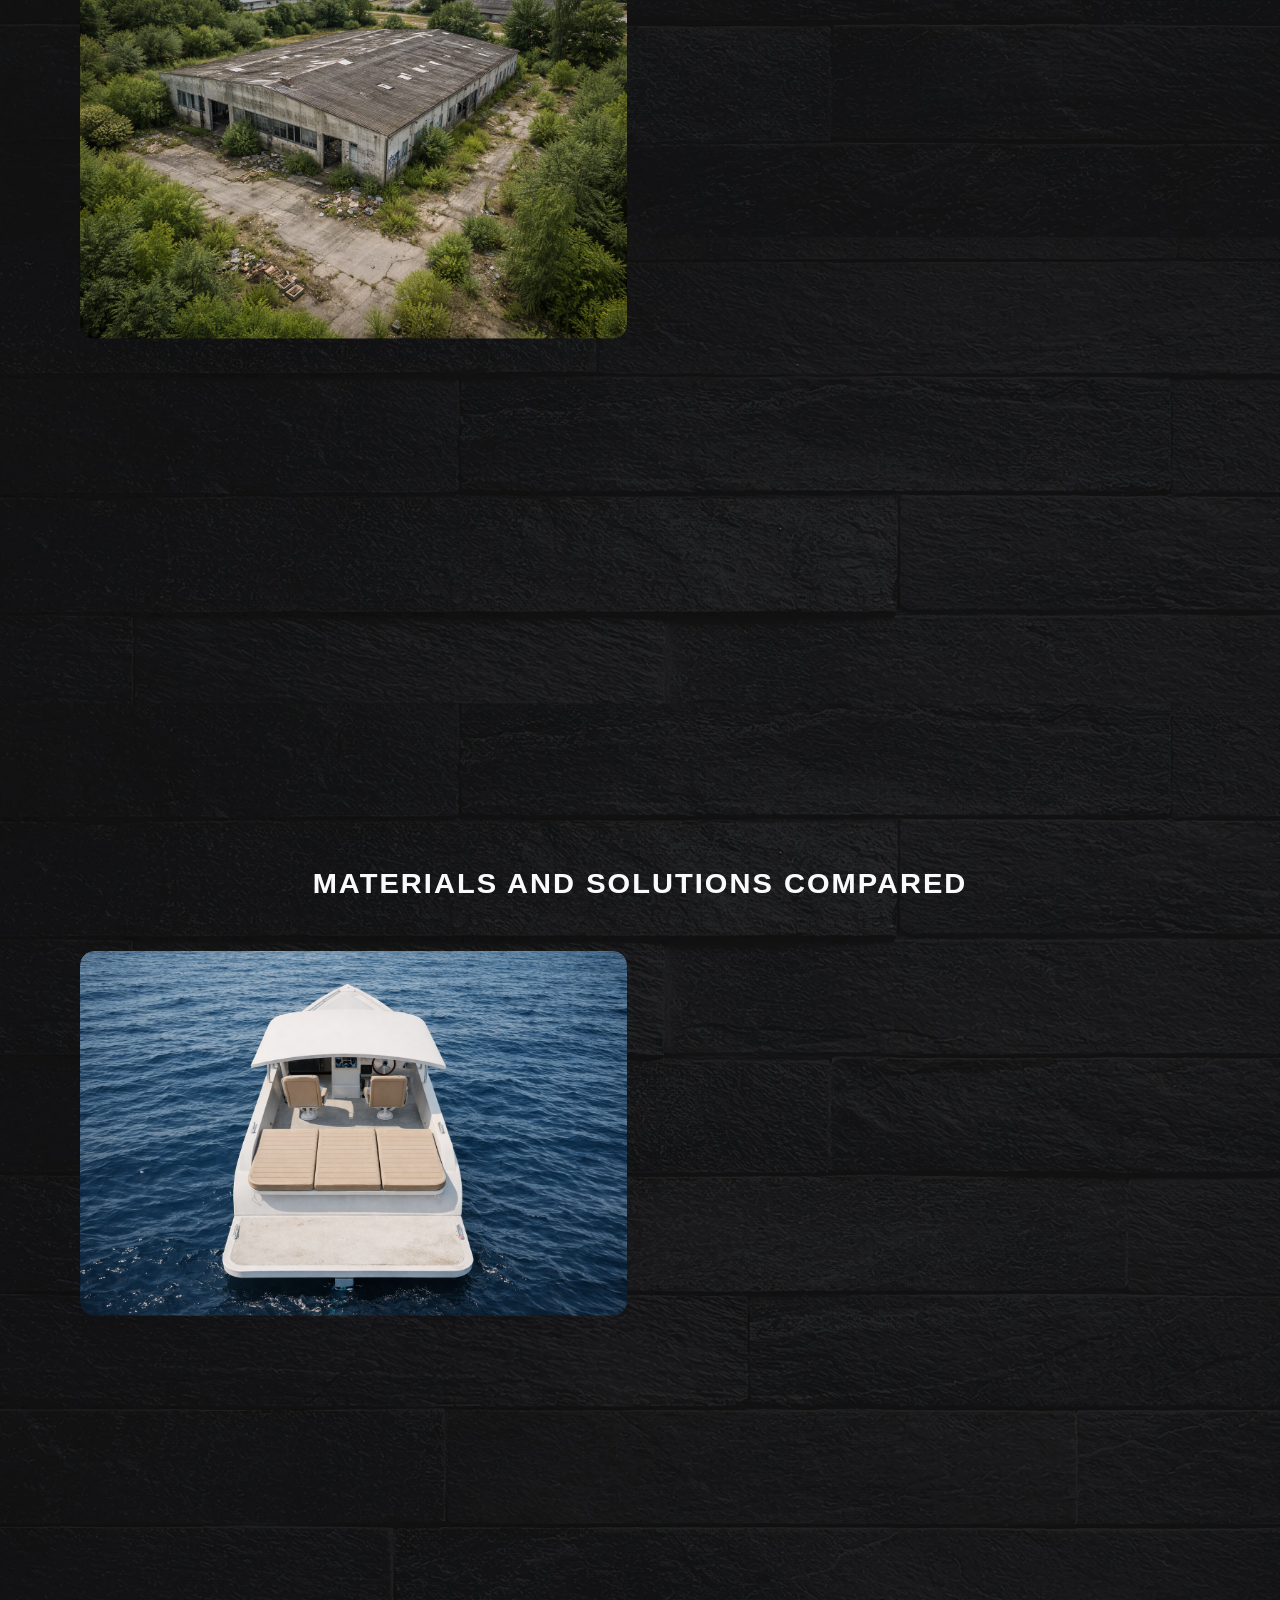
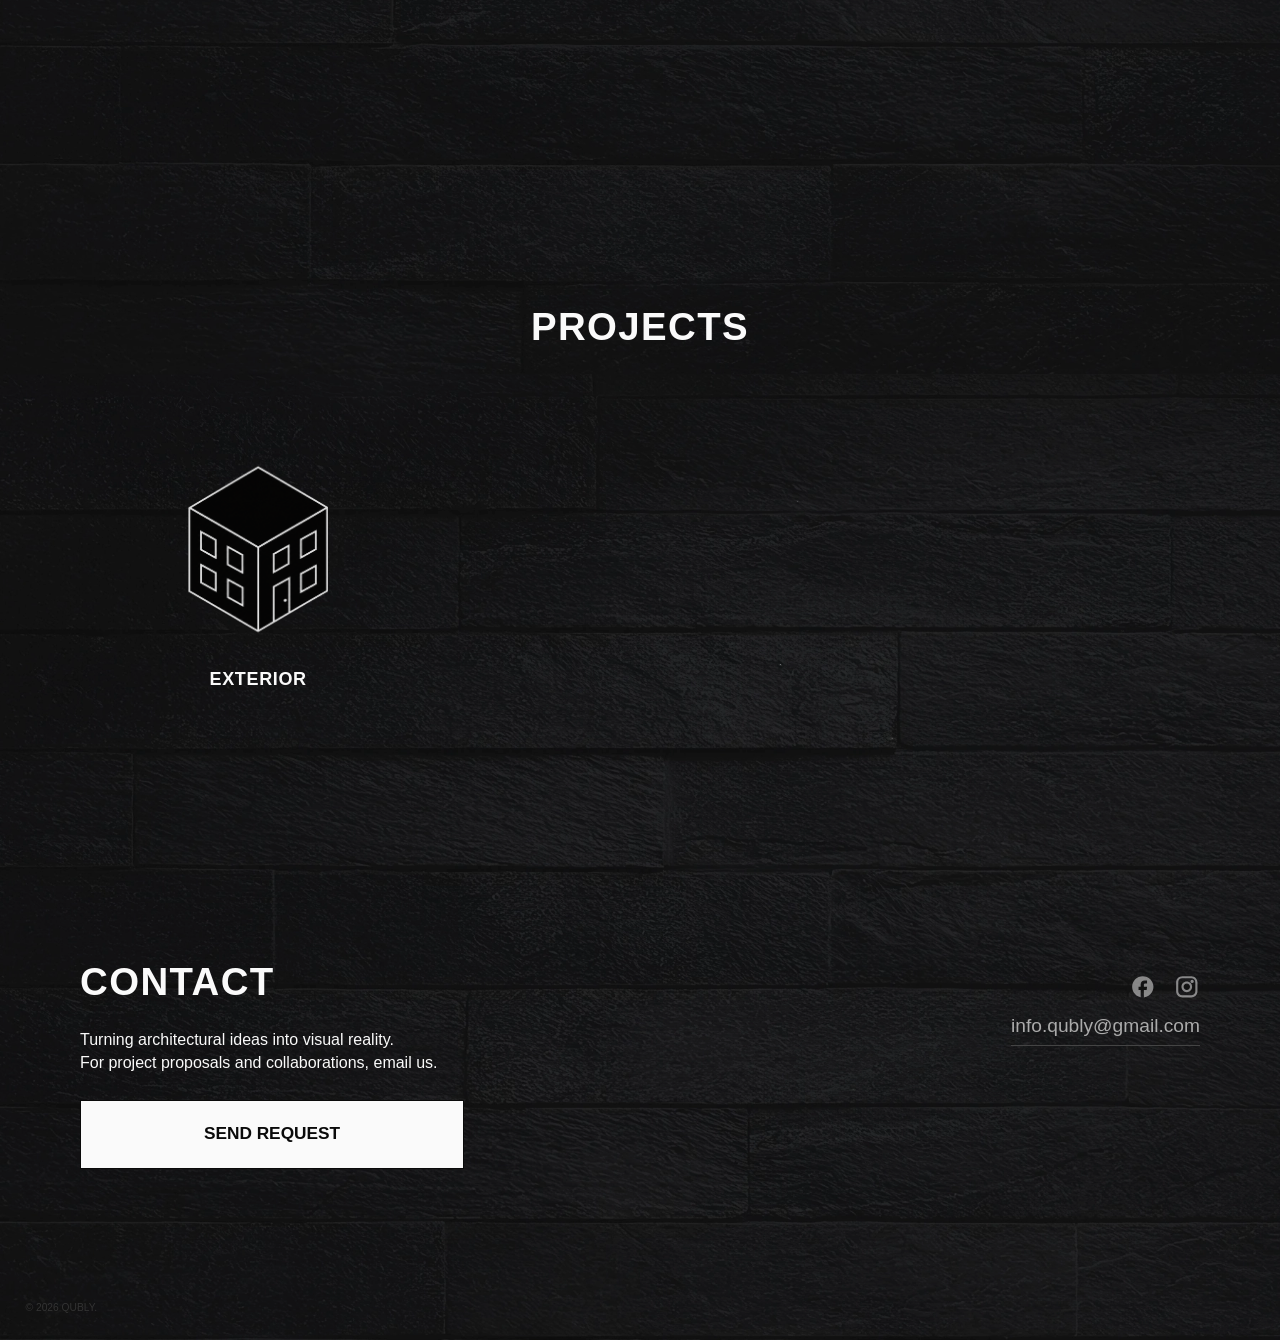
==== commit b15336b0: "Add files via upload" ====
--- a/index.html
+++ b/index.html
@@ -384,7 +384,7 @@
 
 
     <!-- JS -->
-    <script src="js/translations.js?v=56"></script>
+    <script src="js/translations.js?v=57"></script>
     <script src="js/spotlight.js?v=49"></script>
     <script src="js/main.js?v=74"></script>
 </body>
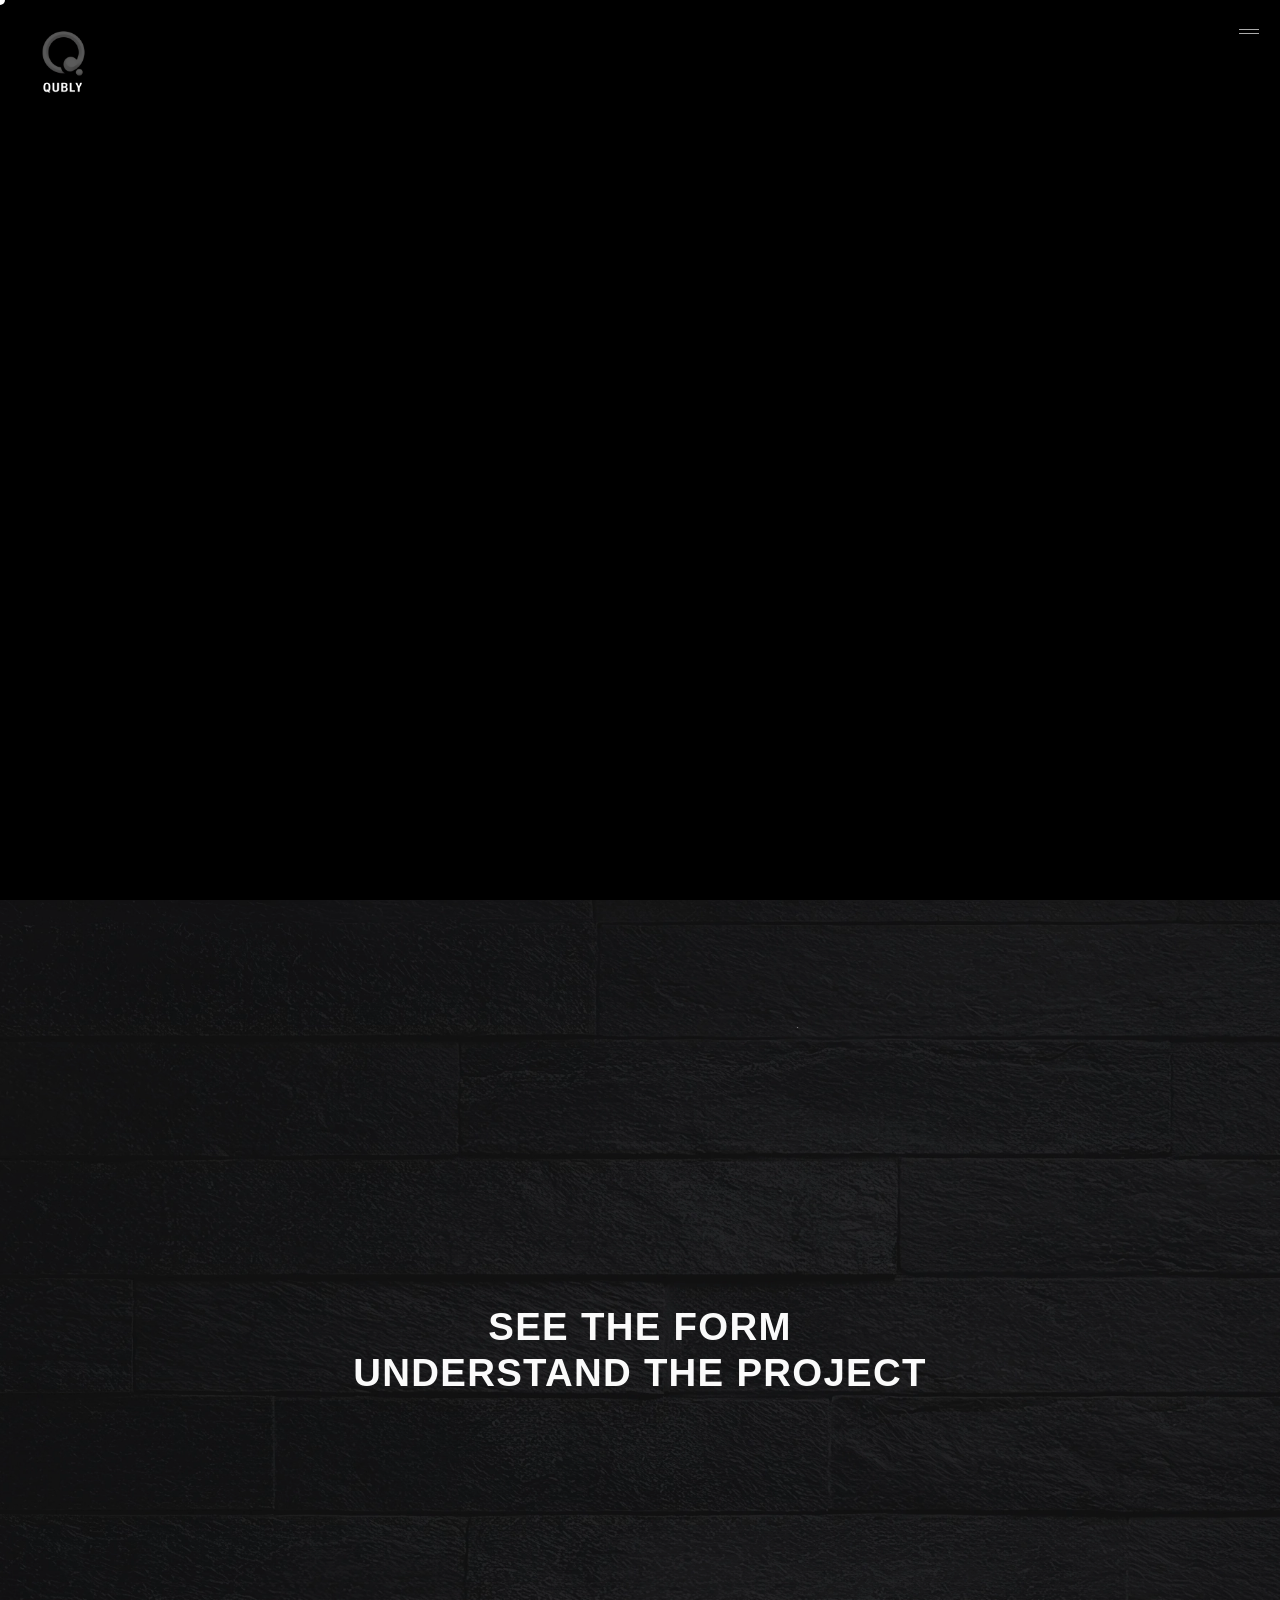
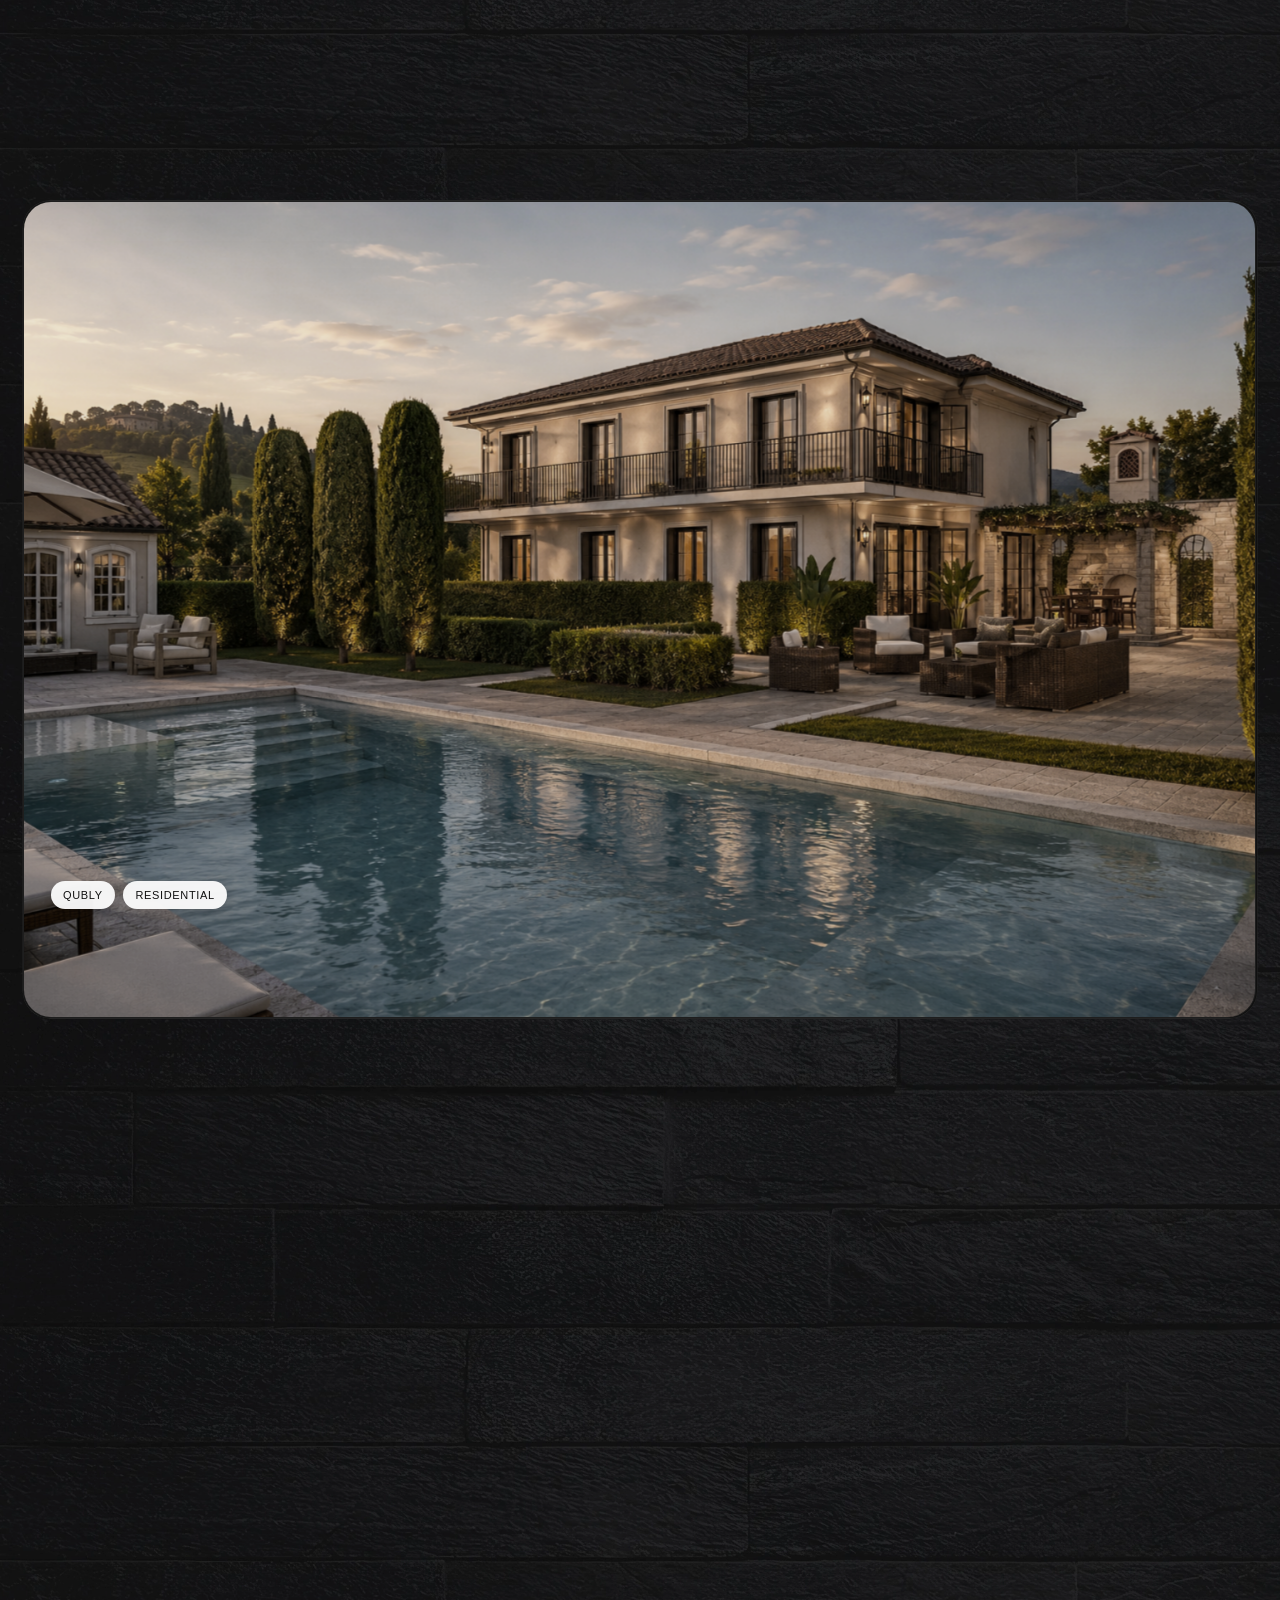
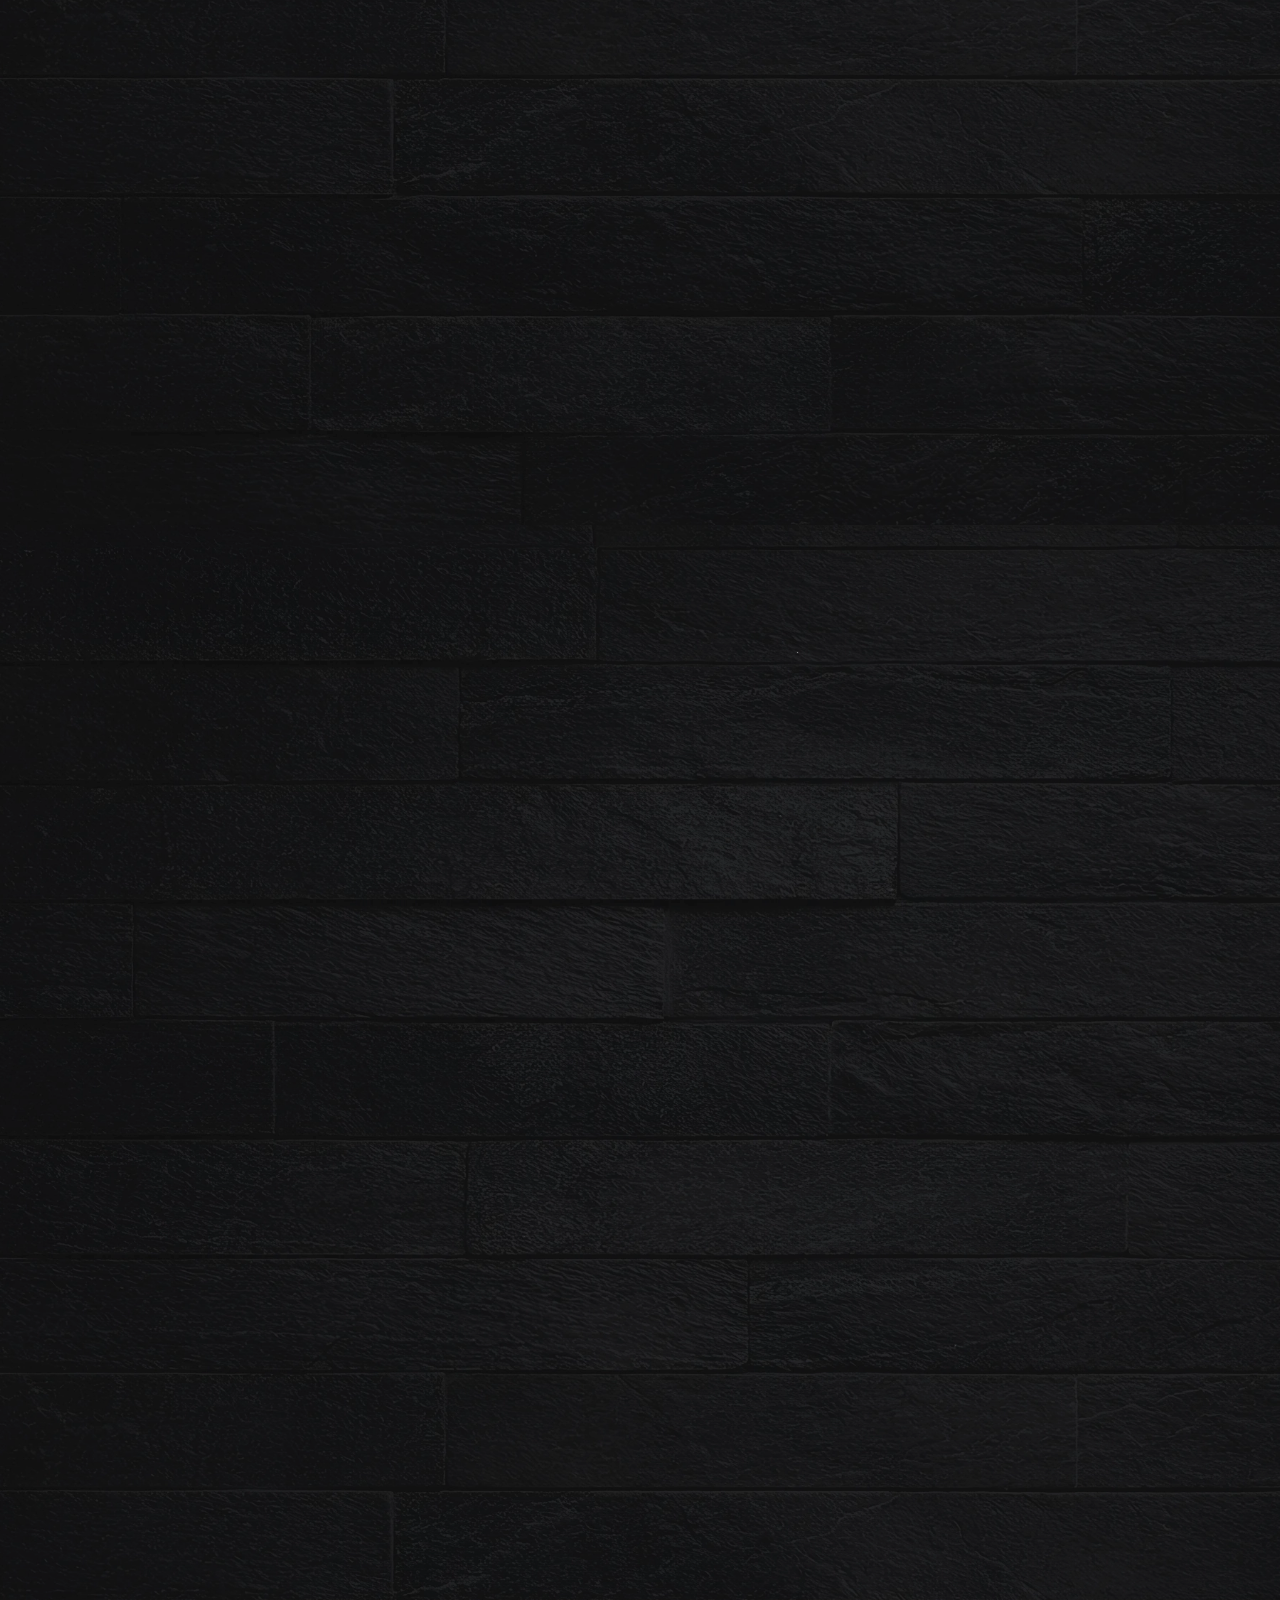
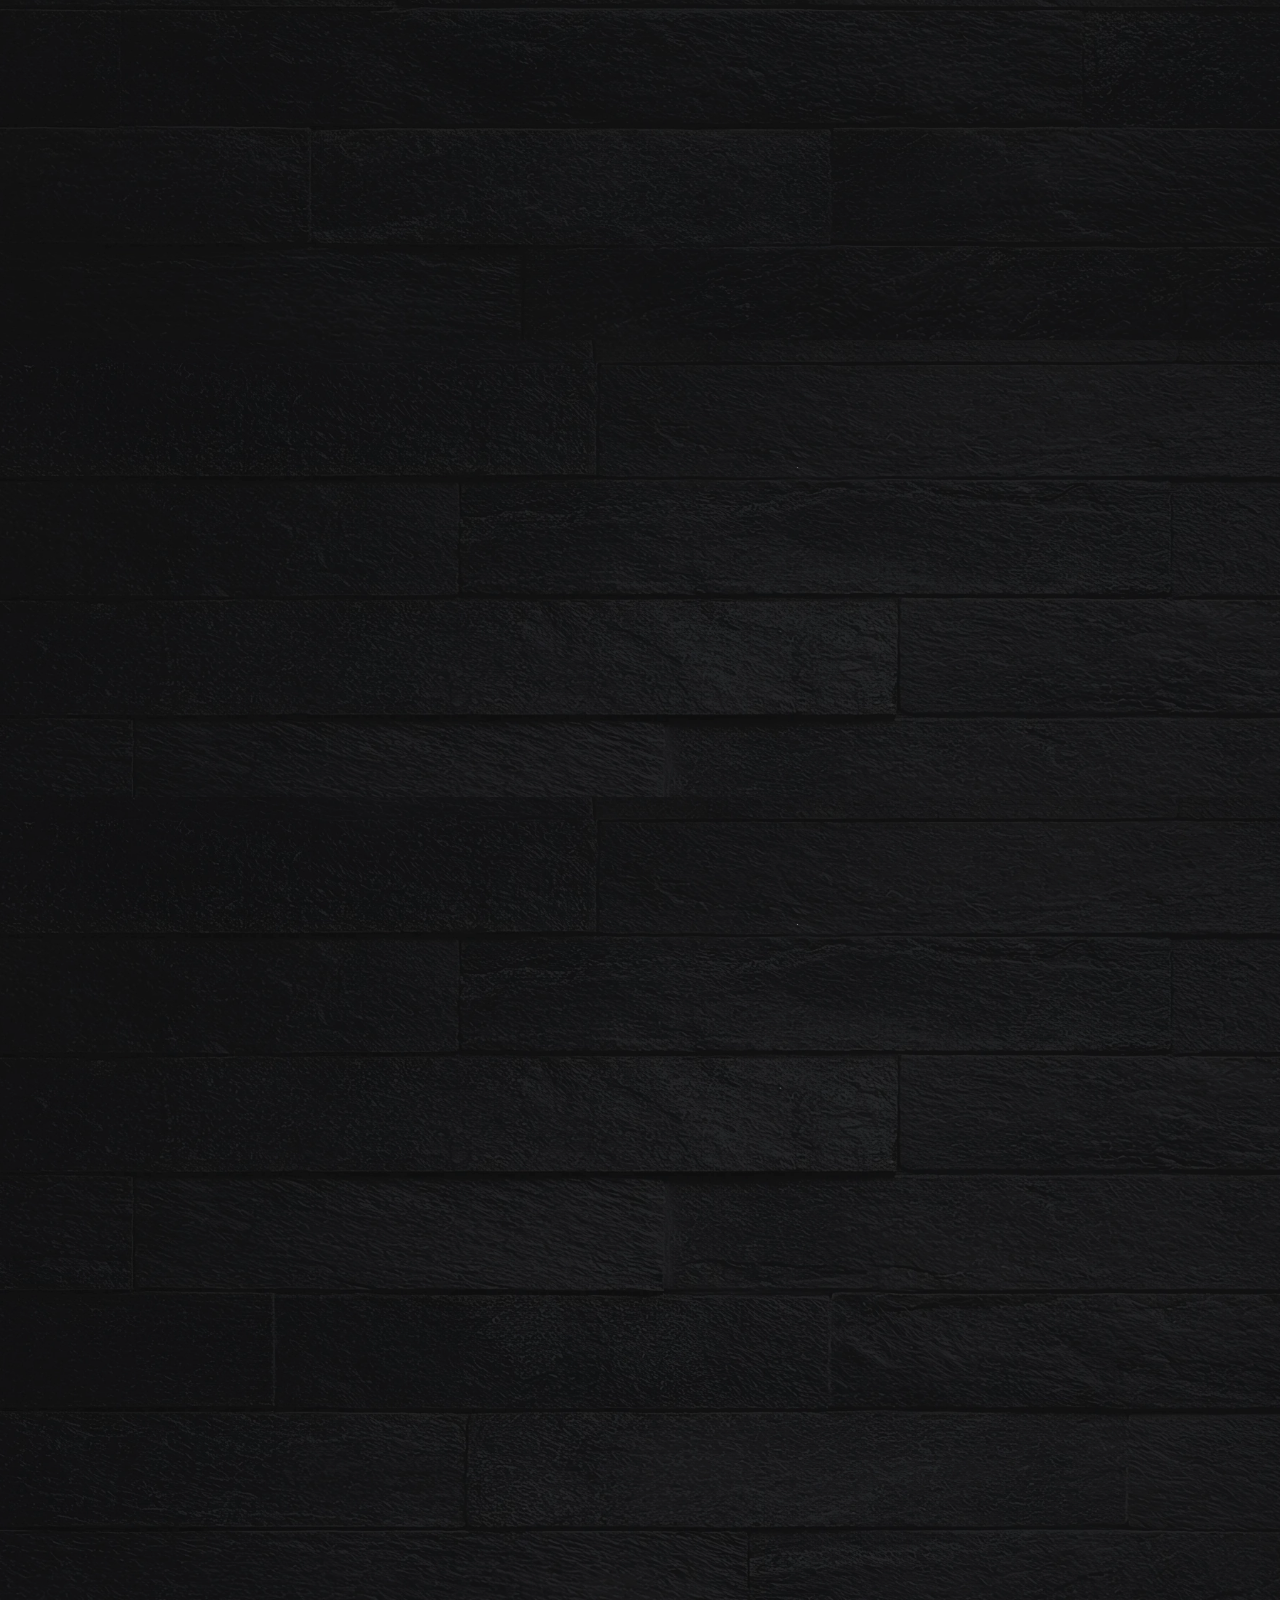
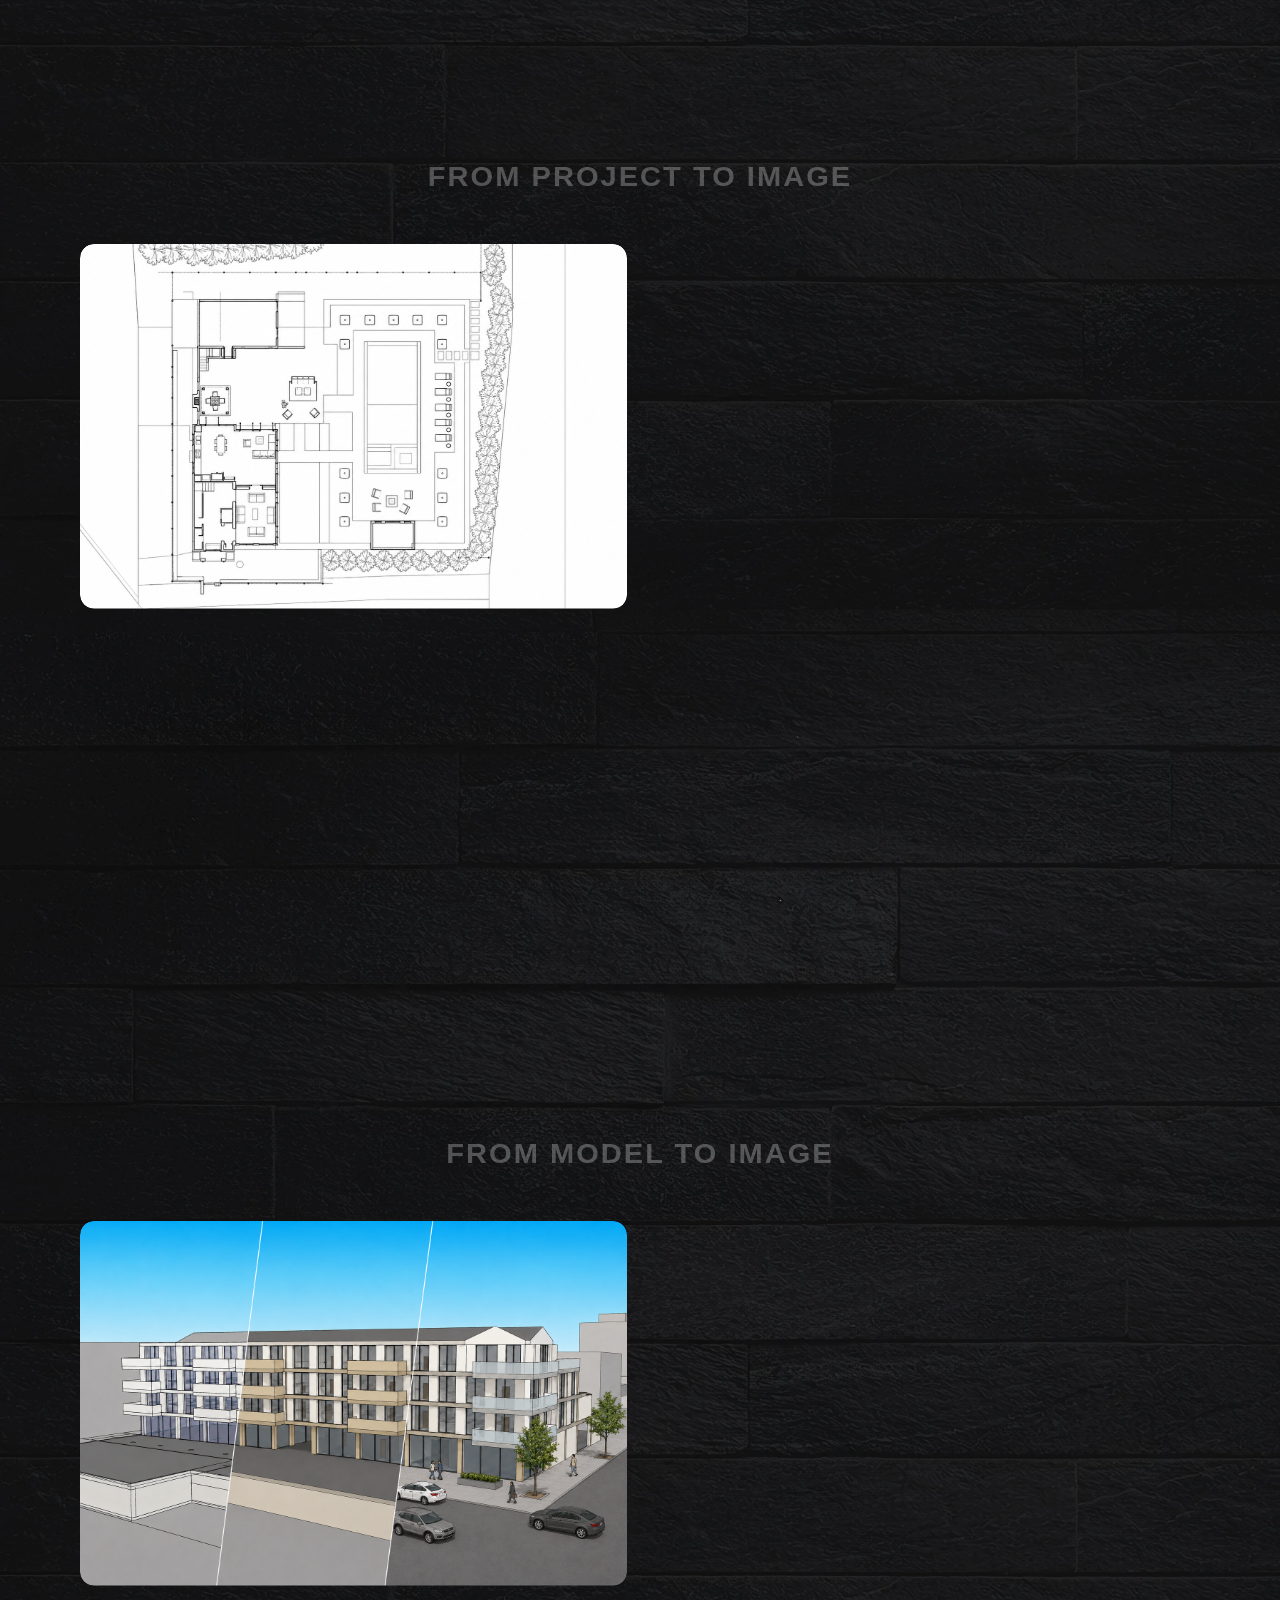
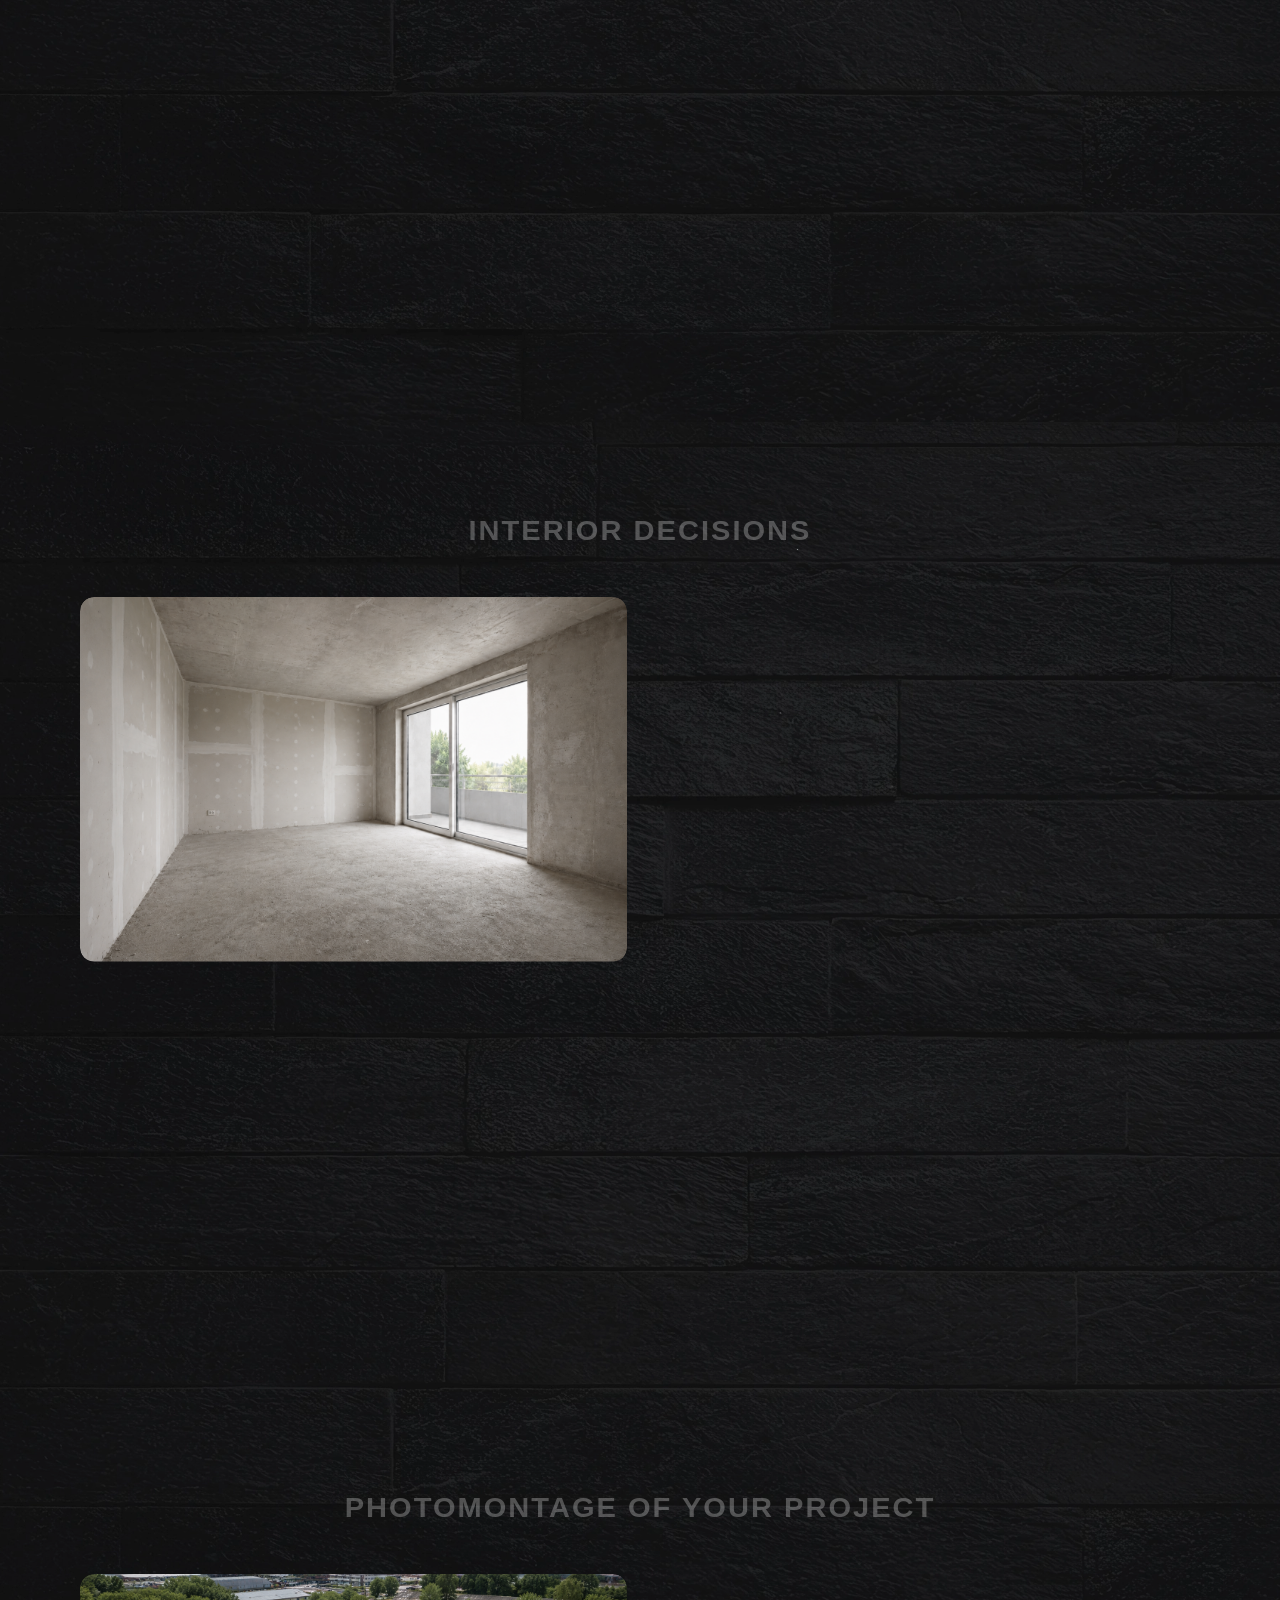
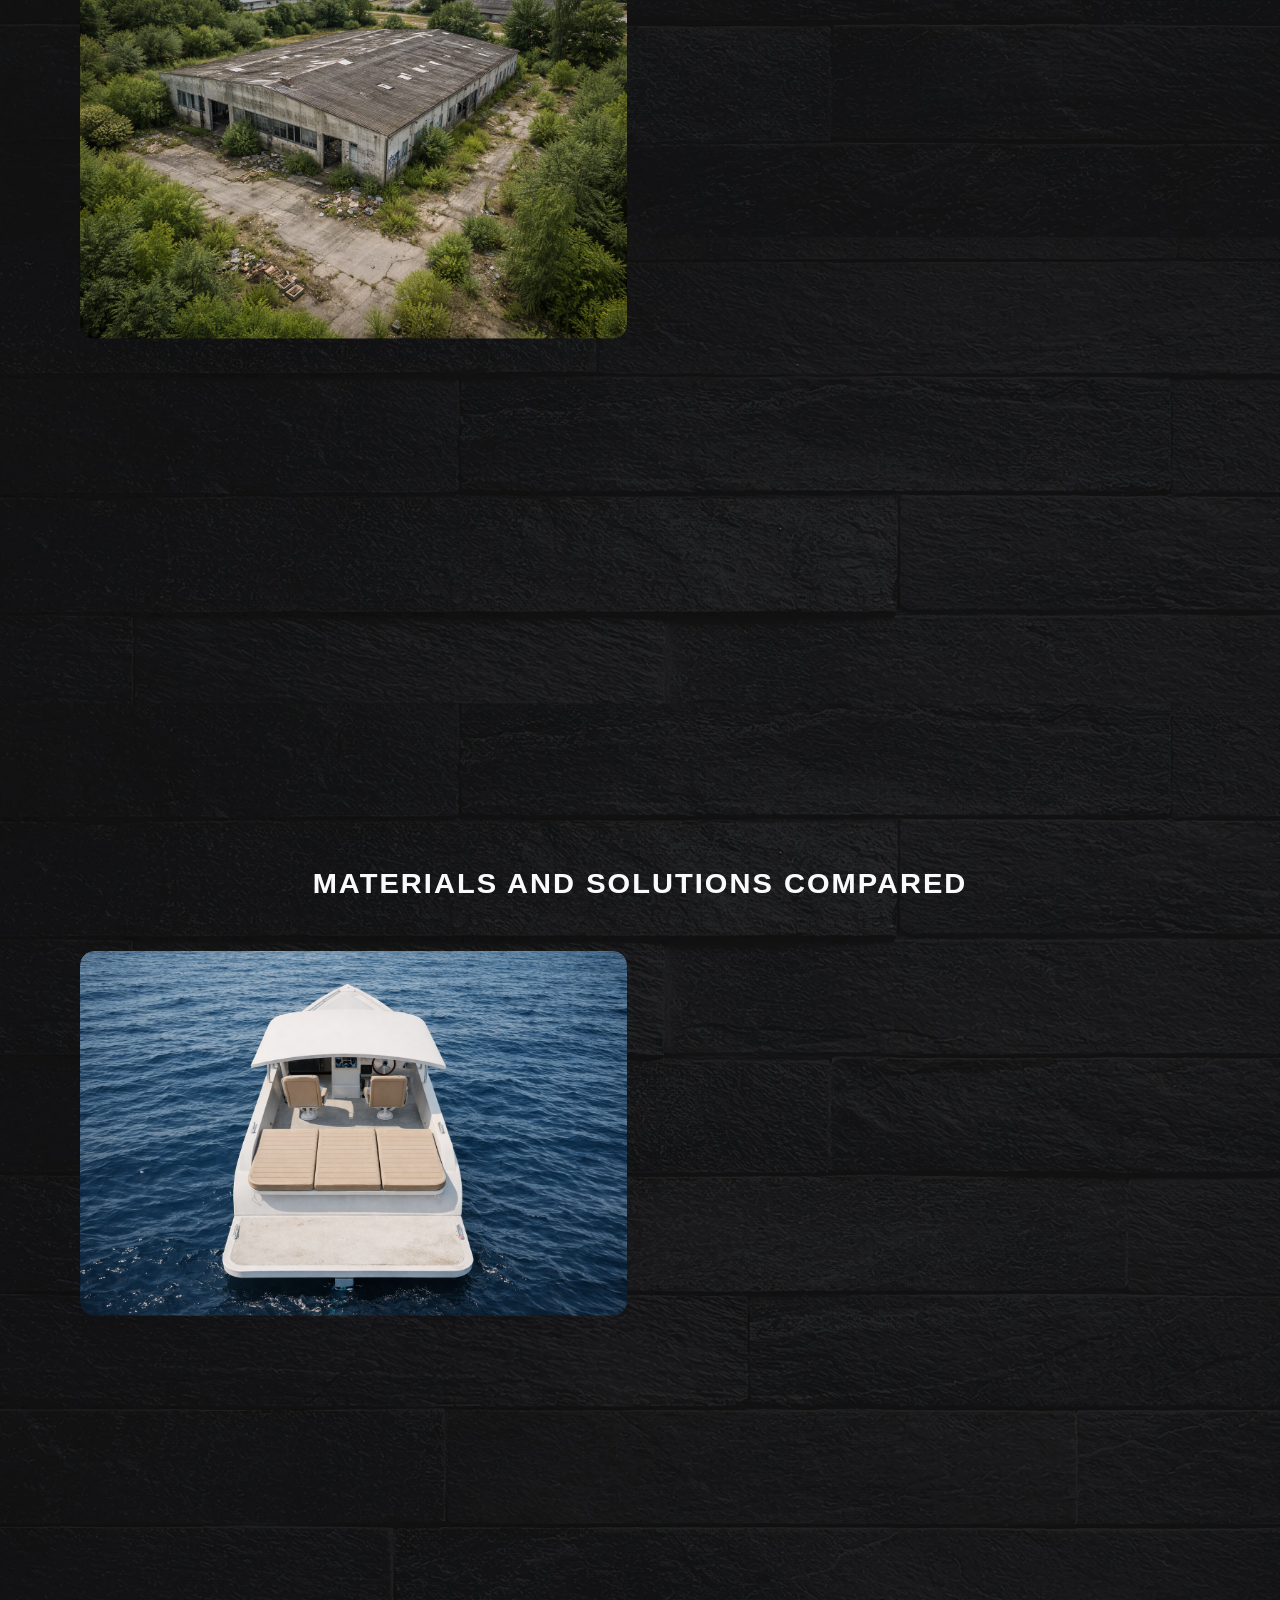
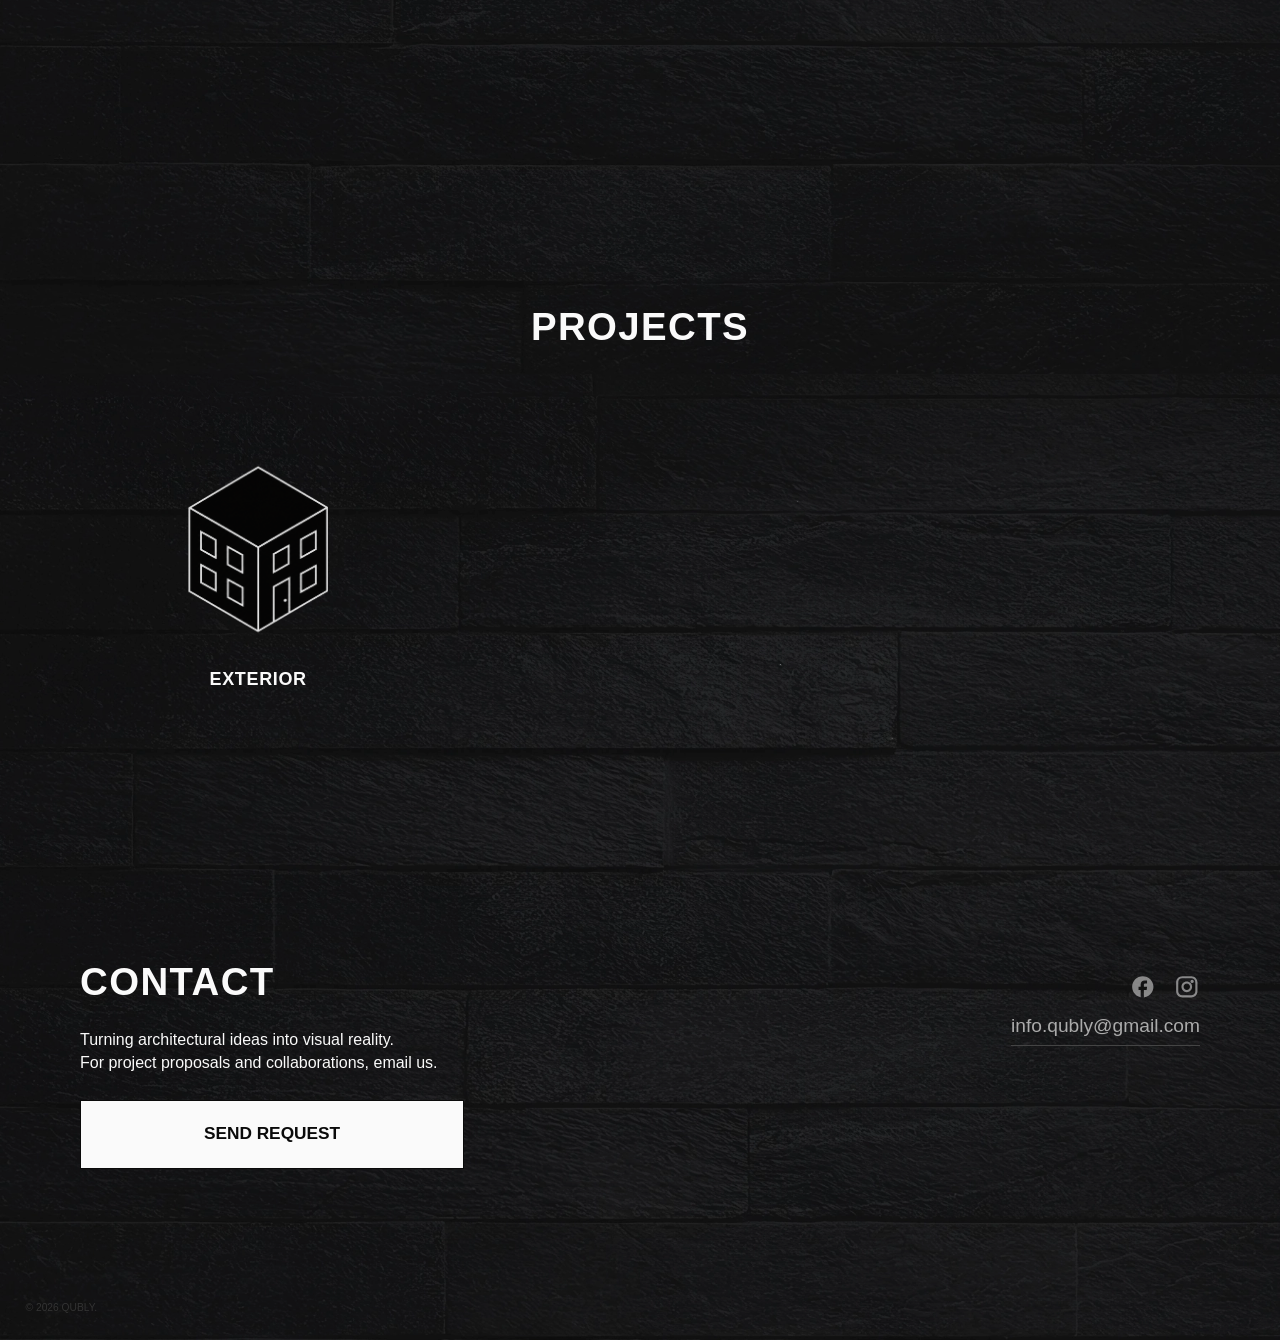
==== commit a02027b5: "Add files via upload" ====
--- a/index.html
+++ b/index.html
@@ -89,10 +89,10 @@
                         </div>
                     </article>
                     <article class="scroll-showcase-card">
-                        <img src="PS/Selezione/03.jpg" alt="Selected spaces work" data-speed="0.9">
+                        <img src="PS/Selezione/03.jpg" alt="Selected landscapes work" data-speed="0.9">
                         <div class="showcase-tags">
                             <span>QUBLY</span>
-                            <span data-i18n="showcase_tag_spaces">SPACES</span>
+                            <span data-i18n="showcase_tag_landscapes">LANDSCAPES</span>
                         </div>
                     </article>
                     <article class="scroll-showcase-card">
@@ -318,15 +318,15 @@
                 </div>
             </a>
 
-            <!-- Project Category 3: SPACES -->
-            <a href="spazi.html" class="case-card reveal from-left" data-delay="400">
+            <!-- Project Category 3: LANDSCAPES -->
+            <a href="paesaggi.html" class="case-card reveal from-left" data-delay="400">
                 <div class="case-media"
                     style="position: relative; aspect-ratio: 16/9; overflow: hidden;">
-                    <img src="PS/spaces.png" alt="Spaces"
+                    <img src="PS/paesaggi.png" alt="Landscapes"
                         style="width: 100%; height: 100%; object-fit: cover; filter: brightness(0.9);">
                 </div>
                 <div class="case-body">
-                    <h3 data-i18n="proj_spaces">SPACES</h3>
+                    <h3 data-i18n="proj_landscapes">LANDSCAPES</h3>
                 </div>
             </a>
         </div>
@@ -384,7 +384,7 @@
 
 
     <!-- JS -->
-    <script src="js/translations.js?v=57"></script>
+    <script src="js/translations.js?v=58"></script>
     <script src="js/spotlight.js?v=49"></script>
     <script src="js/main.js?v=74"></script>
 </body>
--- a/css/styles.css
+++ b/css/styles.css
@@ -2379,7 +2379,7 @@
 
 
 /* ========================================= */
-/* MASONRY GALLERY (For Esterni, Interni, Spazi) */
+/* MASONRY GALLERY (For Esterni, Interni, Paesaggi) */
 /* ========================================= */
 .gallery-section {
   padding: 8vw 6.25vw;
@@ -2432,7 +2432,7 @@
 .layout-2 .masonry-item:nth-child(5) { grid-column: span 2; grid-row: span 2; }
 .layout-2 .masonry-item:nth-child(9) { grid-column: span 2; }
 
-/* Layout 3: Spazi */
+/* Layout 3: Paesaggi */
 .layout-3 .masonry-item:nth-child(1) { grid-column: span 3; }
 .layout-3 .masonry-item:nth-child(3) { grid-column: span 2; }
 .layout-3 .masonry-item:nth-child(6) { grid-row: span 2; }
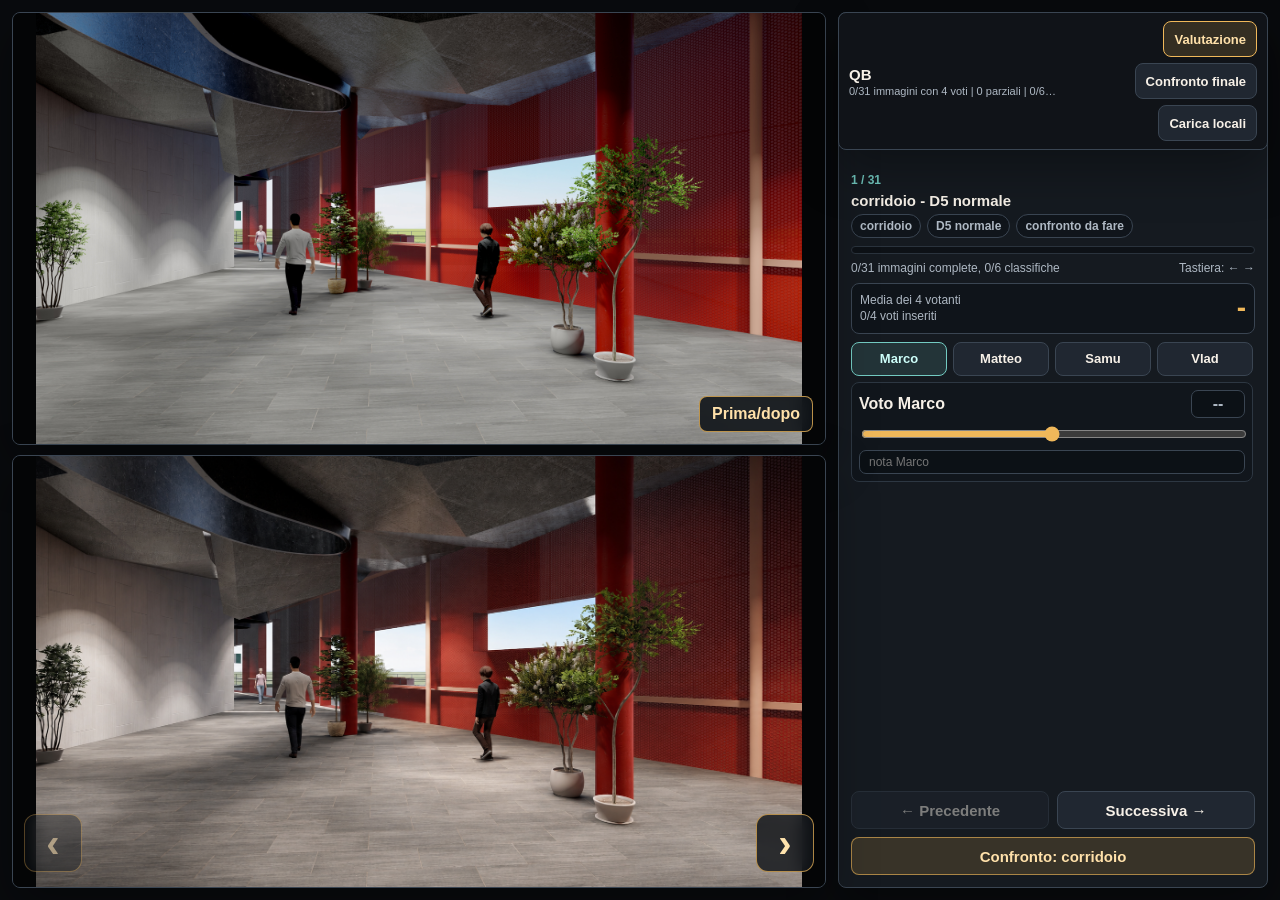
==== commit 6c2e8f1e: "Replace site with render evaluation tool" ====
--- a/index.html
+++ b/index.html
@@ -1,392 +1,3570 @@
-<!DOCTYPE html>
-<html lang="en">
-
-<head>
-    <meta charset="UTF-8">
-    <meta name="viewport" content="width=device-width, initial-scale=1.0">
-    <title>QUBLY – Architectural Visualization</title>
-    <meta name="description" content="Visualizzazioni architettoniche, render esterni, interni e immagini per progetti immobiliari e architettonici." data-i18n="meta_desc_index">
-    <link rel="canonical" href="https://infoqubly.github.io/qubly-site/">
-
-    <!-- CSS -->
-    <link rel="stylesheet" href="css/styles.css?v=93">
-    <link rel="icon" href="favicon.png" type="image/png">
-</head>
-
-<body class="home-page">
-
-    <!-- HEADER -->
-    <header class="site-header">
-        <a href="index.html" class="logo">
-            <!-- Increased size to 50px height as requested -->
-            <img src="logo.png" alt="QUBLY">
-        </a>
-
-        <div class="menu-toggle">
-            <div class="hamburger-line"></div>
-        </div>
-    </header>
-
-    <!-- FULLSCREEN MENU -->
-    <div class="fullscreen-menu">
-        <ul class="menu-list">
-            <li class="menu-item"><a href="index.html" data-i18n="nav_home">Home</a></li>
-            <li class="menu-item"><a href="about.html" data-i18n="nav_about">About Us</a></li>
-            <li class="menu-item"><a href="#case-studies" data-i18n="nav_purpose">What We Offer</a></li>
-            <li class="menu-item"><a href="#projects" data-i18n="nav_projects">Projects</a></li>
-            <!-- CONTACT triggers scroll to #contact section, where the trigger link is -->
-            <li class="menu-item"><a href="#contact" data-i18n="nav_contact">Contact Us</a></li>
-        </ul>
-    </div>
-
-    <!-- HERO SECTION -->
-    <section class="hero-section">
-        <div class="hero-video-container">
-            <video class="hero-video" autoplay loop muted playsinline disablePictureInPicture
-                controlsList="nodownload noplaybackrate noremoteplayback">
-                <!-- PC: 1024px in su -->
-                <source src="hero-pc.mp4" media="(min-width: 1024px)" type="video/mp4">
-                <!-- Tablet: tra 768px e 1023px -->
-                <source src="hero-tablet.mp4" media="(min-width: 768px)" type="video/mp4">
-                <!-- Telefono: fino a 767px -->
-                <source src="hero-telefono.mp4" media="(max-width: 767px)" type="video/mp4">
-                Your browser does not support the video tag.
-            </video>
-        </div>
-        <div class="scroll-trigger-zone">
-            <div class="scroll-arrow"></div>
-        </div>
-    </section>
-
-    <!-- MAIN CONTENT WRAPPER to fix background scrolling issue -->
-    <main id="main-content-wrapper">
-        <!-- SCROLLING TEXTURE BACKGROUND -->
-        <img src="Sfondo.webp" id="scrolling-texture" alt="">
-
-        <!-- INTRO TEXT -->
-        <div class="section-wrapper" id="intro" data-snap-anchor data-snap-offset="0">
-            <h1 class="reveal from-left" data-delay="0" style="text-transform: uppercase;" data-i18n="hero_title">
-                SEE THE FORM<br>
-                UNDERSTAND THE PROJECT
-            </h1>
+<!doctype html>
+<html lang="it">
+<head>
+  <meta charset="utf-8">
+  <meta name="viewport" content="width=device-width, initial-scale=1">
+  <meta name="robots" content="noindex, nofollow, noarchive, nosnippet">
+  <title>Valutazione render QUBLY</title>
+  <style>
+    :root {
+      color-scheme: dark;
+      --bar-h: 148px;
+      --bg: #090b0e;
+      --panel: #151a20;
+      --panel-2: #202731;
+      --panel-3: #29313b;
+      --line: #3a4552;
+      --text: #f7f1e8;
+      --muted: #aeb8c3;
+      --soft: #7e8995;
+      --accent: #f0b85a;
+      --accent-2: #73cbc2;
+      --ok: #92d184;
+      --warn: #f0b85a;
+      --danger: #e77878;
+      --shadow: 0 18px 50px rgba(0, 0, 0, 0.34);
+      --focus: 0 0 0 3px rgba(240, 184, 90, 0.26);
+    }
+
+    * {
+      box-sizing: border-box;
+    }
+
+    html,
+    body {
+      width: 100%;
+      height: 100%;
+      margin: 0;
+      overflow: hidden;
+      background: var(--bg);
+      color: var(--text);
+      font-family: Inter, "Segoe UI", Arial, sans-serif;
+      letter-spacing: 0;
+    }
+
+    button,
+    input,
+    textarea,
+    select {
+      font: inherit;
+    }
+
+    button {
+      min-height: 40px;
+      border: 1px solid var(--line);
+      border-radius: 8px;
+      background: var(--panel-2);
+      color: var(--text);
+      cursor: pointer;
+      font-weight: 760;
+      transition: background 140ms ease, border-color 140ms ease, transform 140ms ease;
+    }
+
+    button:hover:not(:disabled),
+    button:focus-visible,
+    select:focus-visible,
+    input:focus-visible,
+    textarea:focus-visible {
+      border-color: var(--accent);
+      outline: none;
+      box-shadow: var(--focus);
+    }
+
+    button:hover:not(:disabled) {
+      background: #2b3440;
+    }
+
+    button:active:not(:disabled) {
+      transform: translateY(1px);
+    }
+
+    button:disabled {
+      cursor: not-allowed;
+      opacity: 0.46;
+    }
+
+    h1,
+    h2,
+    h3,
+    p {
+      margin: 0;
+    }
+
+    h1 {
+      font-size: 15px;
+      font-weight: 820;
+    }
+
+    h2 {
+      font-size: 18px;
+      font-weight: 820;
+    }
+
+    .app {
+      width: 100%;
+      height: 100%;
+      display: grid;
+      grid-template-rows: minmax(0, 1fr);
+    }
+
+    .topbar {
+      position: fixed;
+      top: 12px;
+      right: 12px;
+      z-index: 20;
+      width: min(430px, calc(100vw - 24px));
+      min-height: 58px;
+      display: flex;
+      align-items: center;
+      justify-content: space-between;
+      gap: 10px;
+      padding: 8px 10px;
+      border: 1px solid var(--line);
+      border-radius: 8px;
+      background: rgba(16, 20, 25, 0.95);
+      box-shadow: var(--shadow);
+      backdrop-filter: blur(12px);
+    }
+
+    .brand {
+      min-width: 0;
+    }
+
+    .status {
+      margin-top: 2px;
+      color: var(--muted);
+      font-size: 11px;
+      white-space: nowrap;
+      overflow: hidden;
+      text-overflow: ellipsis;
+    }
+
+    .top-actions {
+      display: flex;
+      align-items: center;
+      gap: 6px;
+      flex-wrap: wrap;
+      justify-content: flex-end;
+    }
+
+    .tab-button {
+      min-height: 36px;
+      padding: 0 10px;
+      font-size: 13px;
+    }
+
+    .tab-button[aria-pressed="true"] {
+      border-color: var(--accent);
+      background: rgba(240, 184, 90, 0.16);
+      color: #ffe1aa;
+    }
+
+    body.final-mode .topbar {
+      display: none;
+    }
+
+    body.final-mode main {
+      padding-top: 6px;
+    }
+
+    main {
+      min-height: 0;
+      padding: 12px;
+      overflow: hidden;
+    }
+
+    .view {
+      height: 100%;
+      min-height: 0;
+    }
+
+    .view[hidden] {
+      display: none !important;
+    }
+
+    .review-shell,
+    .final-shell {
+      height: 100%;
+      min-height: 0;
+      display: grid;
+      grid-template-columns: minmax(0, 1fr) minmax(380px, 430px);
+      gap: 12px;
+    }
+
+    .visual-stack {
+      position: relative;
+      min-width: 0;
+      min-height: 0;
+      display: grid;
+      grid-template-rows: minmax(0, 1fr) minmax(0, 1fr);
+      gap: 10px;
+    }
+
+    .image-card,
+    .side-panel,
+    .board,
+    .variant-card,
+    .mini-original,
+    .final-note {
+      border: 1px solid var(--line);
+      border-radius: 8px;
+      background: var(--panel);
+      box-shadow: var(--shadow);
+    }
+
+    .image-card {
+      min-width: 0;
+      min-height: 0;
+      display: grid;
+      grid-template-rows: 34px minmax(0, 1fr);
+      overflow: hidden;
+    }
+
+    #reviewView .image-card {
+      grid-template-rows: minmax(0, 1fr);
+    }
+
+    #reviewView .image-head {
+      display: none;
+    }
+
+    .image-head {
+      min-width: 0;
+      display: grid;
+      grid-template-columns: minmax(0, 1fr) auto;
+      align-items: center;
+      gap: 10px;
+      padding: 7px 11px;
+      border-bottom: 1px solid var(--line);
+      background: #11161c;
+    }
+
+    .image-title {
+      min-width: 0;
+      overflow: hidden;
+      text-overflow: ellipsis;
+      white-space: nowrap;
+      font-size: 13px;
+      font-weight: 820;
+    }
+
+    .image-meta {
+      color: var(--muted);
+      font-size: 12px;
+    }
+
+    .image-stage {
+      width: 100%;
+      height: 100%;
+      min-height: 0;
+      position: relative;
+      padding: 0;
+      border: 0;
+      border-radius: 0;
+      display: flex;
+      align-items: center;
+      justify-content: center;
+      overflow: hidden;
+      background: #040506;
+    }
+
+    div.image-stage {
+      cursor: zoom-in;
+    }
+
+    .image-stage img,
+    .variant-image-box img,
+    .mini-original img,
+    .overlay-body img {
+      display: block;
+      max-width: 100%;
+      max-height: 100%;
+      width: auto;
+      height: auto;
+      object-fit: contain;
+    }
+
+    .image-load-error {
+      position: absolute;
+      inset: 0;
+      display: none;
+      place-items: center;
+      padding: 22px;
+      background: rgba(4, 5, 6, 0.92);
+      color: var(--text);
+      text-align: center;
+      font-size: 14px;
+      line-height: 1.45;
+      z-index: 2;
+    }
+
+    .image-load-error.active {
+      display: grid;
+    }
+
+    .compare-stage {
+      position: absolute;
+      inset: 0;
+      display: none;
+      align-items: center;
+      justify-content: center;
+      overflow: hidden;
+      background: #040506;
+    }
+
+    .compare-stage.active {
+      display: flex;
+    }
+
+    .compare-stage img {
+      position: absolute;
+      inset: 0;
+      width: 100%;
+      height: 100%;
+      max-width: none;
+      max-height: none;
+      object-fit: contain;
+      user-select: none;
+      pointer-events: none;
+    }
+
+    .compare-after {
+      clip-path: inset(0 50% 0 0);
+    }
+
+    .compare-bar {
+      position: absolute;
+      top: 0;
+      bottom: 0;
+      left: 50%;
+      width: 2px;
+      transform: translateX(-50%);
+      background: rgba(255, 255, 255, 0.45);
+      box-shadow: 0 0 0 1px rgba(0, 0, 0, 0.25);
+      pointer-events: none;
+    }
+
+    .compare-knob {
+      position: absolute;
+      left: 50%;
+      top: 50%;
+      width: 46px;
+      height: 46px;
+      transform: translate(-50%, -50%);
+      border-radius: 999px;
+      border: 1px solid rgba(255, 255, 255, 0.32);
+      background: rgba(16, 20, 25, 0.56);
+      color: rgba(255, 255, 255, 0.78);
+      display: grid;
+      place-items: center;
+      font-size: 20px;
+      font-weight: 900;
+      pointer-events: none;
+      box-shadow: var(--shadow);
+    }
+
+    .compare-drag-zone {
+      position: absolute;
+      top: 0;
+      bottom: 0;
+      left: 50%;
+      width: min(190px, 34%);
+      height: 100%;
+      margin: 0;
+      transform: translateX(-50%);
+      border-left: 1px solid rgba(255, 255, 255, 0.08);
+      border-right: 1px solid rgba(255, 255, 255, 0.08);
+      background: rgba(255, 255, 255, 0.015);
+      cursor: ew-resize;
+      touch-action: none;
+      z-index: 3;
+    }
+
+    .compare-drag-zone:hover,
+    .compare-drag-zone:focus-visible,
+    .compare-drag-zone.dragging {
+      background: rgba(255, 255, 255, 0.055);
+      border-color: rgba(255, 255, 255, 0.22);
+      outline: none;
+      box-shadow: inset 0 0 0 1px rgba(255, 255, 255, 0.1);
+    }
+
+    .compare-label {
+      position: absolute;
+      top: 10px;
+      padding: 5px 8px;
+      border: 1px solid rgba(255, 255, 255, 0.12);
+      border-radius: 999px;
+      background: rgba(4, 5, 6, 0.72);
+      color: var(--text);
+      font-size: 12px;
+      font-weight: 820;
+      z-index: 3;
+      pointer-events: none;
+    }
+
+    .compare-label.before {
+      left: 10px;
+    }
+
+    .compare-label.after {
+      right: 10px;
+    }
+
+    .compare-toggle {
+      position: absolute;
+      right: 12px;
+      bottom: 12px;
+      z-index: 4;
+      min-height: 36px;
+      padding: 0 12px;
+      border-color: rgba(240, 184, 90, 0.76);
+      background: rgba(16, 20, 25, 0.9);
+      color: #ffe1aa;
+      backdrop-filter: blur(8px);
+      cursor: pointer;
+    }
+
+    .image-stage:hover:not(:disabled),
+    .image-stage:focus-visible {
+      background: #040506;
+      box-shadow: inset 0 0 0 2px var(--accent);
+    }
+
+    .floating-nav {
+      position: absolute;
+      z-index: 5;
+      bottom: 16px;
+      width: 58px;
+      height: 58px;
+      min-height: 58px;
+      padding: 0;
+      border-radius: 12px;
+      border-color: rgba(240, 184, 90, 0.7);
+      background: rgba(16, 20, 25, 0.82);
+      color: #ffe3ad;
+      font-size: 40px;
+      line-height: 1;
+      backdrop-filter: blur(8px);
+    }
+
+    .floating-nav.prev {
+      left: 12px;
+    }
+
+    .floating-nav.next {
+      right: 12px;
+    }
+
+    .side-panel {
+      min-width: 0;
+      min-height: 0;
+      display: grid;
+      grid-template-rows: auto auto minmax(0, 1fr) auto;
+      gap: 8px;
+      padding: 12px;
+      padding-top: calc(var(--bar-h) + 12px);
+      overflow: hidden;
+    }
+
+    #finalView .side-panel {
+      grid-template-rows: auto auto auto;
+      gap: 8px;
+      padding-top: 8px;
+      overflow-y: auto;
+    }
+
+    #finalView .panel-top,
+    #finalView .panel-actions,
+    #finalView .average-card,
+    #finalView .subject-average-panel {
+      display: none;
+    }
+
+    .panel-top {
+      min-width: 0;
+      display: grid;
+      gap: 5px;
+    }
+
+    .eyebrow {
+      color: var(--accent-2);
+      font-size: 12px;
+      font-weight: 820;
+      text-transform: uppercase;
+    }
+
+    .current-name {
+      min-width: 0;
+      overflow-wrap: anywhere;
+      font-size: 15px;
+      font-weight: 860;
+      line-height: 1.15;
+    }
+
+    .source-line {
+      min-width: 0;
+      color: var(--muted);
+      font-size: 12px;
+      line-height: 1.35;
+      overflow-wrap: anywhere;
+    }
+
+    #sourceLine,
+    #finalSourceLine {
+      display: -webkit-box;
+      -webkit-line-clamp: 2;
+      -webkit-box-orient: vertical;
+      overflow: hidden;
+    }
+
+    #reviewView #sourceLine {
+      display: none;
+    }
+
+    .chips {
+      display: flex;
+      flex-wrap: wrap;
+      gap: 6px;
+    }
+
+    .chip {
+      min-height: 24px;
+      max-width: 100%;
+      display: inline-flex;
+      align-items: center;
+      padding: 3px 8px;
+      border: 1px solid var(--line);
+      border-radius: 999px;
+      background: #10151b;
+      color: var(--muted);
+      font-size: 12px;
+      font-weight: 760;
+    }
+
+    .chip.ok {
+      border-color: rgba(146, 209, 132, 0.45);
+      color: #c9efbf;
+      background: rgba(146, 209, 132, 0.1);
+    }
+
+    .chip.warn {
+      border-color: rgba(240, 184, 90, 0.55);
+      color: #ffe0a4;
+      background: rgba(240, 184, 90, 0.12);
+    }
+
+    .progress-box {
+      display: grid;
+      gap: 7px;
+    }
+
+    .meter {
+      height: 8px;
+      border-radius: 999px;
+      border: 1px solid #2a333d;
+      background: #0d1116;
+      overflow: hidden;
+    }
+
+    .meter-fill {
+      width: 0%;
+      height: 100%;
+      background: linear-gradient(90deg, var(--accent-2), var(--accent));
+    }
+
+    .progress-text {
+      display: flex;
+      justify-content: space-between;
+      gap: 10px;
+      color: var(--muted);
+      font-size: 12px;
+    }
+
+    .average-card {
+      display: grid;
+      grid-template-columns: minmax(0, 1fr) auto;
+      align-items: center;
+      gap: 10px;
+      padding: 8px;
+      border: 1px solid var(--line);
+      border-radius: 8px;
+      background: #0f141a;
+    }
+
+    .average-label {
+      color: var(--muted);
+      font-size: 12px;
+      line-height: 1.35;
+    }
+
+    .average-value {
+      color: var(--accent);
+      font-size: 28px;
+      font-weight: 900;
+      line-height: 1;
+    }
+
+    .voter-area {
+      min-height: 0;
+      display: grid;
+      grid-template-rows: auto minmax(0, 1fr);
+      gap: 8px;
+      overflow: hidden;
+    }
+
+    #finalView .voter-area {
+      grid-template-rows: minmax(0, 1fr);
+    }
+
+    .voter-list {
+      min-height: 0;
+      display: grid;
+      gap: 6px;
+      align-content: start;
+      overflow: auto;
+      padding-right: 2px;
+    }
+
+    #reviewView .voter-list {
+      overflow: hidden;
+    }
+
+    #finalView .voter-area {
+      display: none;
+    }
+
+    .voter-row {
+      display: grid;
+      gap: 4px;
+      padding: 5px;
+      border: 1px solid #2d3742;
+      border-radius: 8px;
+      background: #11161c;
+    }
+
+    .voter-switch {
+      display: grid;
+      grid-template-columns: repeat(4, minmax(0, 1fr));
+      gap: 6px;
+    }
+
+    .voter-switch button {
+      min-width: 0;
+      min-height: 34px;
+      padding: 0 8px;
+      overflow: hidden;
+      text-overflow: ellipsis;
+      white-space: nowrap;
+      font-size: 13px;
+      font-weight: 820;
+    }
+
+    .voter-switch button[aria-pressed="true"] {
+      border-color: var(--accent-2);
+      background: rgba(115, 203, 194, 0.15);
+      color: #cefffa;
+    }
+
+    .voter-top {
+      display: grid;
+      grid-template-columns: minmax(0, 1fr) 50px;
+      gap: 6px;
+      align-items: center;
+    }
+
+    .voter-name,
+    .note-input {
+      width: 100%;
+      min-width: 0;
+      border: 1px solid var(--line);
+      border-radius: 7px;
+      background: #0c1116;
+      color: var(--text);
+    }
+
+    .voter-name {
+      height: 28px;
+      padding: 0 9px;
+      font-weight: 760;
+    }
+
+    .voter-name.display {
+      display: flex;
+      align-items: center;
+      background: #0f151b;
+    }
+
+    .note-input {
+      height: 24px;
+      padding: 0 9px;
+      color: var(--muted);
+      font-size: 12px;
+    }
+
+    .score-bubble {
+      height: 28px;
+      display: grid;
+      place-items: center;
+      border-radius: 7px;
+      border: 1px solid var(--line);
+      background: rgba(240, 184, 90, 0.13);
+      color: var(--accent);
+      font-weight: 900;
+    }
+
+    .score-bubble.empty {
+      color: var(--muted);
+      background: #0c1116;
+    }
+
+    .score-range {
+      width: 100%;
+      height: 18px;
+      accent-color: var(--accent);
+      cursor: pointer;
+    }
+
+    .panel-actions {
+      display: grid;
+      grid-template-columns: 1fr 1fr;
+      gap: 8px;
+    }
+
+    .panel-actions button {
+      min-height: 38px;
+      font-size: 15px;
+    }
+
+    .primary-button {
+      border-color: rgba(240, 184, 90, 0.62);
+      background: rgba(240, 184, 90, 0.16);
+      color: #ffe1aa;
+    }
+
+    .final-back-inline {
+      width: fit-content;
+      min-height: 32px;
+      margin-top: 8px;
+      padding: 0 12px;
+      font-size: 12px;
+    }
+
+    .wide {
+      grid-column: 1 / -1;
+    }
+
+    .board {
+      min-height: 0;
+      display: grid;
+      grid-template-rows: auto auto minmax(0, 1fr);
+      gap: 10px;
+      padding: 12px;
+      overflow: hidden;
+    }
+
+    .subject-tabs {
+      display: flex;
+      flex-wrap: wrap;
+      gap: 8px;
+    }
+
+    .subject-tab {
+      min-height: 38px;
+      padding: 0 11px;
+      font-size: 13px;
+    }
+
+    .subject-tab[aria-pressed="true"] {
+      border-color: var(--accent-2);
+      background: rgba(115, 203, 194, 0.15);
+      color: #cefffa;
+    }
+
+    .subject-tab.needs-rank {
+      border-color: rgba(240, 184, 90, 0.72);
+    }
+
+    .final-head {
+      min-height: 120px;
+      display: grid;
+      grid-template-columns: minmax(220px, 310px) minmax(0, 1fr);
+      gap: 10px;
+    }
+
+    .mini-original,
+    .final-note {
+      min-width: 0;
+      overflow: hidden;
+      background: #10151b;
+    }
+
+    .mini-original {
+      display: grid;
+      grid-template-columns: 1.1fr 1fr;
+      align-items: stretch;
+    }
+
+    .mini-original .img-box {
+      min-width: 0;
+      min-height: 0;
+      display: flex;
+      align-items: center;
+      justify-content: center;
+      background: #040506;
+    }
+
+    .mini-original .info,
+    .final-note {
+      padding: 10px;
+      display: grid;
+      align-content: center;
+      gap: 5px;
+    }
+
+    .mini-original strong {
+      min-width: 0;
+      overflow-wrap: anywhere;
+      font-size: 13px;
+      line-height: 1.2;
+    }
+
+    .final-note p {
+      color: var(--muted);
+      font-size: 13px;
+      line-height: 1.42;
+    }
+
+    .variant-grid {
+      min-height: 0;
+      display: grid;
+      grid-template-columns: repeat(auto-fit, minmax(255px, 1fr));
+      grid-auto-rows: minmax(245px, 1fr);
+      gap: 10px;
+      overflow: auto;
+      padding-right: 2px;
+    }
+
+    .variant-card {
+      min-width: 0;
+      min-height: 0;
+      padding: 0;
+      display: grid;
+      grid-template-rows: minmax(0, 1fr) auto;
+      overflow: hidden;
+      cursor: grab;
+      text-align: left;
+    }
+
+    .variant-card:active {
+      cursor: grabbing;
+    }
+
+    .variant-card.dragging {
+      opacity: 0.55;
+    }
+
+    .variant-card[aria-selected="true"] {
+      border-color: var(--accent);
+      box-shadow: 0 0 0 2px rgba(240, 184, 90, 0.27), var(--shadow);
+    }
+
+    .variant-image-box {
+      min-width: 0;
+      min-height: 0;
+      display: flex;
+      align-items: center;
+      justify-content: center;
+      background: #040506;
+      overflow: hidden;
+    }
+
+    .variant-card-foot {
+      display: grid;
+      grid-template-columns: 58px minmax(0, 1fr);
+      gap: 8px;
+      align-items: center;
+      padding: 8px;
+      border-top: 1px solid var(--line);
+      background: #11161c;
+    }
+
+    .rank-badge {
+      min-height: 38px;
+      display: grid;
+      place-items: center;
+      border-radius: 8px;
+      background: rgba(115, 203, 194, 0.13);
+      border: 1px solid rgba(115, 203, 194, 0.42);
+      color: #cefffa;
+      font-size: 20px;
+      font-weight: 900;
+    }
+
+    .variant-info {
+      min-width: 0;
+      display: grid;
+      gap: 2px;
+    }
+
+    .variant-info strong {
+      min-width: 0;
+      overflow: hidden;
+      text-overflow: ellipsis;
+      white-space: nowrap;
+      font-size: 13px;
+    }
+
+    .variant-info span {
+      color: var(--muted);
+      font-size: 12px;
+    }
+
+    .personal-mini-ranks {
+      display: block;
+      min-width: 0;
+      overflow: hidden;
+      text-overflow: ellipsis;
+      white-space: nowrap;
+      color: var(--muted);
+      font-size: 11px;
+    }
+
+    .rank-actions {
+      display: grid;
+      grid-template-columns: 1fr;
+      gap: 8px;
+    }
+
+    .tool-summary {
+      display: grid;
+      gap: 8px;
+      padding: 10px;
+      border: 1px solid var(--line);
+      border-radius: 8px;
+      background: #0f141a;
+      overflow: hidden;
+    }
+
+    #finalView .tool-summary {
+      border-color: #536273;
+      background: #10171f;
+    }
+
+    .tool-summary-head {
+      display: flex;
+      justify-content: space-between;
+      gap: 10px;
+      color: var(--muted);
+      font-size: 12px;
+      font-weight: 760;
+    }
+
+    #finalView .tool-summary-head {
+      color: #d5e0ec;
+      font-size: 14px;
+      font-weight: 860;
+    }
+
+    .tool-summary-list {
+      display: grid;
+      gap: 5px;
+      max-height: 126px;
+      overflow: auto;
+      padding-right: 2px;
+    }
+
+    #finalView .tool-summary-list {
+      max-height: 244px;
+      gap: 7px;
+    }
+
+    .tool-row {
+      width: 100%;
+      min-height: 38px;
+      display: grid;
+      grid-template-columns: minmax(0, 1fr) 44px 46px;
+      gap: 6px;
+      align-items: center;
+      padding: 6px 7px;
+      border: 1px solid #2c3742;
+      border-radius: 8px;
+      background: #111820;
+      color: var(--text);
+      font-size: 11px;
+      text-align: left;
+      cursor: pointer;
+    }
+
+    #finalView .tool-row {
+      min-height: 48px;
+      grid-template-columns: minmax(0, 1fr) 58px 54px;
+      padding: 8px 9px;
+      font-size: 13px;
+    }
+
+    .tool-row:hover,
+    .tool-row:focus-visible {
+      border-color: rgba(240, 184, 90, 0.58);
+      background: #151d25;
+    }
+
+    .tool-name {
+      min-width: 0;
+      overflow: hidden;
+      text-overflow: ellipsis;
+      white-space: nowrap;
+      color: var(--text);
+      font-weight: 780;
+    }
+
+    #finalView .tool-name {
+      font-size: 13px;
+      font-weight: 900;
+    }
+
+    .tool-value {
+      color: var(--accent);
+      font-weight: 900;
+      text-align: right;
+    }
+
+    #finalView .tool-value {
+      font-size: 15px;
+    }
+
+    .tool-score {
+      color: var(--muted);
+      font-weight: 760;
+      text-align: right;
+    }
+
+    .tool-bar {
+      grid-column: 1 / -1;
+      height: 5px;
+      border-radius: 999px;
+      background: #0b1015;
+      overflow: hidden;
+      border: 1px solid #26313c;
+    }
+
+    .tool-fill {
+      height: 100%;
+      width: 0%;
+      background: linear-gradient(90deg, var(--accent-2), var(--accent));
+    }
+
+    .personal-rank-panel {
+      display: grid;
+      gap: 7px;
+      padding: 9px;
+      border: 1px solid var(--line);
+      border-radius: 8px;
+      background: #0f141a;
+      overflow: hidden;
+    }
+
+    #finalView .personal-rank-panel {
+      border-color: #536273;
+      background: #10171f;
+    }
+
+    .personal-rank-list {
+      display: grid;
+      gap: 6px;
+    }
+
+    .personal-rank-row {
+      min-width: 0;
+      display: grid;
+      grid-template-columns: minmax(0, 1fr);
+      gap: 6px;
+      align-items: center;
+      padding: 8px;
+      border: 1px solid #2d3742;
+      border-radius: 8px;
+      background: #11161c;
+    }
+
+    .personal-rank-row strong {
+      min-width: 0;
+      overflow: hidden;
+      text-overflow: ellipsis;
+      white-space: nowrap;
+      font-size: 14px;
+    }
+
+    .active-voter-hint {
+      color: var(--muted);
+      font-size: 12px;
+      line-height: 1.35;
+    }
+
+    .active-vote-control {
+      display: grid;
+      gap: 5px;
+      padding: 7px;
+      border: 1px solid #2d3742;
+      border-radius: 8px;
+      background: #11161c;
+    }
+
+    #finalView .active-vote-control {
+      padding: 7px 8px;
+    }
+
+    .active-vote-top {
+      display: grid;
+      grid-template-columns: minmax(0, 1fr) 54px;
+      gap: 7px;
+      align-items: center;
+    }
+
+    .rank-and-score {
+      display: flex;
+      flex-wrap: wrap;
+      gap: 5px;
+      align-items: center;
+      min-width: 0;
+    }
+
+    .mini-badge {
+      min-height: 24px;
+      display: inline-flex;
+      align-items: center;
+      padding: 2px 8px;
+      border: 1px solid rgba(115, 203, 194, 0.48);
+      border-radius: 7px;
+      background: rgba(115, 203, 194, 0.12);
+      color: #cefffa;
+      font-weight: 860;
+      font-size: 12px;
+      white-space: nowrap;
+    }
+
+    #finalView .active-vote-control .note-input {
+      display: none;
+    }
+
+    #finalView .score-range {
+      height: 14px;
+    }
+
+    .subject-average-panel {
+      display: grid;
+      gap: 7px;
+      padding: 9px;
+      border: 1px solid var(--line);
+      border-radius: 8px;
+      background: #0f141a;
+      overflow: hidden;
+    }
+
+    .subject-average-list {
+      display: grid;
+      gap: 5px;
+      max-height: 142px;
+      overflow: auto;
+      padding-right: 2px;
+    }
+
+    .subject-average-row {
+      display: grid;
+      grid-template-columns: 34px minmax(0, 1fr);
+      gap: 7px;
+      align-items: center;
+      padding: 6px;
+      border: 1px solid #2d3742;
+      border-radius: 8px;
+      background: #11161c;
+      font-size: 12px;
+    }
+
+    .subject-average-row strong {
+      min-width: 0;
+      overflow: hidden;
+      text-overflow: ellipsis;
+      white-space: nowrap;
+    }
+
+    .subject-average-meta {
+      grid-column: 2;
+      color: var(--muted);
+      font-weight: 760;
+    }
+
+    .overlay {
+      position: fixed;
+      inset: 0;
+      z-index: 50;
+      display: grid;
+      grid-template-rows: 54px minmax(0, 1fr);
+      background: rgba(0, 0, 0, 0.9);
+    }
+
+    .overlay[hidden] {
+      display: none;
+    }
+
+    .overlay-head {
+      display: flex;
+      align-items: center;
+      justify-content: space-between;
+      gap: 12px;
+      padding: 9px 14px;
+      border-bottom: 1px solid var(--line);
+      background: #101419;
+    }
+
+    .overlay-title {
+      min-width: 0;
+      overflow: hidden;
+      text-overflow: ellipsis;
+      white-space: nowrap;
+      font-weight: 820;
+    }
+
+    .overlay-actions {
+      flex: 0 0 auto;
+      display: flex;
+      align-items: center;
+      gap: 8px;
+    }
+
+    .overlay-actions button {
+      min-height: 36px;
+      padding: 0 12px;
+      font-size: 13px;
+    }
+
+    .overlay-nav {
+      min-width: 42px;
+    }
+
+    .overlay-cycle {
+      min-width: 126px;
+    }
+
+    .overlay-close {
+      width: 38px;
+      height: 38px;
+      min-height: 38px;
+      padding: 0;
+      font-size: 22px;
+    }
+
+    .overlay-body {
+      min-width: 0;
+      min-height: 0;
+      position: relative;
+      display: flex;
+      align-items: center;
+      justify-content: center;
+      overflow: hidden;
+      padding: 16px;
+    }
+
+    #overlayImage {
+      transform-origin: center center;
+      cursor: zoom-in;
+      touch-action: none;
+      user-select: none;
+      will-change: transform;
+    }
+
+    #overlayImage.zoomed {
+      cursor: grab;
+    }
+
+    #overlayImage.zoomed:active {
+      cursor: grabbing;
+    }
+
+    .overlay-side-stack {
+      position: absolute;
+      top: 12px;
+      left: 12px;
+      z-index: 5;
+      width: min(270px, calc(100vw - 24px));
+      display: grid;
+      gap: 6px;
+      pointer-events: auto;
+    }
+
+    .overlay-side-stack[hidden] {
+      display: none;
+    }
+
+    .overlay-rank-panel,
+    .overlay-vote-panel {
+      display: grid;
+      gap: 5px;
+      padding: 7px;
+      border: 1px solid rgba(255, 255, 255, 0.14);
+      border-radius: 8px;
+      background: rgba(9, 13, 18, 0.52);
+      backdrop-filter: blur(8px);
+    }
+
+    .overlay-rank-panel {
+      max-height: min(34vh, 198px);
+      overflow: auto;
+    }
+
+    .overlay-rank-title {
+      color: var(--text);
+      font-size: 12px;
+      font-weight: 860;
+    }
+
+    .overlay-rank-row {
+      width: 100%;
+      min-height: 28px;
+      display: grid;
+      grid-template-columns: 28px minmax(0, 1fr) auto;
+      gap: 5px;
+      align-items: center;
+      padding: 4px 5px;
+      border: 1px solid rgba(255, 255, 255, 0.12);
+      border-radius: 8px;
+      background: rgba(14, 20, 27, 0.58);
+      color: var(--text);
+      text-align: left;
+      font-size: 11px;
+    }
+
+    .overlay-rank-row[aria-current="true"] {
+      border-color: rgba(240, 184, 90, 0.75);
+      background: rgba(240, 184, 90, 0.16);
+    }
+
+    .overlay-rank-row strong {
+      min-width: 0;
+      overflow: hidden;
+      text-overflow: ellipsis;
+      white-space: nowrap;
+    }
+
+    .overlay-vote-panel .active-vote-control {
+      padding: 0;
+      border: 0;
+      background: transparent;
+    }
+
+    .overlay-vote-panel .active-vote-top {
+      grid-template-columns: minmax(0, 1fr) 42px;
+    }
+
+    .overlay-vote-panel .note-input {
+      display: none;
+    }
+
+    .fatal {
+      max-width: 780px;
+      margin: 70px auto;
+      padding: 20px;
+      border: 1px solid var(--danger);
+      border-radius: 8px;
+      background: rgba(231, 120, 120, 0.12);
+      line-height: 1.5;
+    }
+
+    @media (max-width: 1120px) {
+      html,
+      body {
+        height: auto;
+        min-height: 100%;
+        overflow: auto;
+      }
+
+      .app {
+        display: block;
+        height: auto;
+        min-height: 100vh;
+      }
+
+      main {
+        overflow: visible;
+      }
+
+      .view,
+      .review-shell,
+      .final-shell {
+        height: auto;
+        min-height: 0;
+      }
+
+      .review-shell,
+      .final-shell {
+        grid-template-columns: 1fr;
+      }
+
+      .side-panel {
+        min-height: 640px;
+      }
+
+      #finalView .side-panel {
+        min-height: 0;
+        max-height: none;
+        overflow: visible;
+      }
+    }
+  </style>
+</head>
+<body>
+  <div class="app">
+    <header class="topbar">
+      <div class="brand">
+        <h1>QB</h1>
+        <p class="status" id="statusLine">Caricamento...</p>
+      </div>
+      <nav class="top-actions" aria-label="Viste">
+        <button class="tab-button" id="reviewTab" type="button" aria-pressed="true">Valutazione</button>
+        <button class="tab-button" id="finalTab" type="button" aria-pressed="false">Confronto finale</button>
+        <button class="tab-button" id="syncUploadButton" type="button">Carica locali</button>
+      </nav>
+    </header>
+
+    <main id="appMain">
+      <section class="view" id="reviewView">
+        <div class="review-shell">
+          <section class="visual-stack" aria-label="Confronto originale e variante">
+            <button class="floating-nav prev" id="prevFloat" type="button" aria-label="Immagine precedente">‹</button>
+            <button class="floating-nav next" id="nextFloat" type="button" aria-label="Immagine successiva">›</button>
+
+            <article class="image-card">
+              <div class="image-head">
+                <span class="image-title" id="originalTitle">Originale</span>
+                <span class="image-meta" id="originalMeta">-</span>
+              </div>
+              <div class="image-stage" id="originalStage" role="button" tabindex="0" aria-label="Apri originale ingrandita">
+                <img id="originalImage" alt="">
+                <div class="compare-stage" id="reviewCompare" aria-hidden="true">
+                  <img class="compare-before" id="reviewCompareBefore" alt="">
+                  <img class="compare-after" id="reviewCompareAfter" alt="">
+                  <span class="compare-label before">Originale</span>
+                  <span class="compare-label after">Variante</span>
+                  <div class="compare-bar" id="reviewCompareBar"></div>
+                  <div class="compare-knob" id="reviewCompareKnob">↔</div>
+                  <div class="compare-drag-zone" id="reviewCompareDrag" role="slider" tabindex="0" aria-label="Trascina confronto prima dopo" aria-valuemin="0" aria-valuemax="100" aria-valuenow="50"></div>
+                </div>
+                <button class="compare-toggle" id="compareToggle" type="button">Prima/dopo</button>
+              </div>
+            </article>
+
+            <article class="image-card">
+              <div class="image-head">
+                <span class="image-title" id="variantTitle">Variante</span>
+                <span class="image-meta" id="variantMeta">-</span>
+              </div>
+              <button class="image-stage" id="variantButton" type="button" aria-label="Apri variante ingrandita">
+                <img id="variantImage" alt="">
+              </button>
+            </article>
+          </section>
+
+          <aside class="side-panel">
+            <div class="panel-top">
+              <div class="eyebrow" id="counter">1 / 1</div>
+              <div class="current-name" id="currentName">-</div>
+              <div class="chips">
+                <span class="chip" id="subjectChip">-</span>
+                <span class="chip" id="categoryChip">-</span>
+                <span class="chip" id="rankingChip">-</span>
+              </div>
+              <p class="source-line" id="sourceLine">-</p>
+            </div>
+
+            <div class="progress-box">
+              <div class="meter"><div class="meter-fill" id="progressFill"></div></div>
+              <div class="progress-text">
+                <span id="progressText">-</span>
+                <span>Tastiera: ← →</span>
+              </div>
+            </div>
+
+            <section class="voter-area">
+              <div class="average-card">
+                <div>
+                  <div class="average-label">Media dei 4 votanti</div>
+                  <div class="source-line" id="averageDetail">-</div>
+                </div>
+                <div class="average-value" id="averageValue">-</div>
+              </div>
+              <div class="voter-list" id="voterList" aria-label="Voti dei quattro votanti"></div>
+            </section>
+
+            <div class="panel-actions">
+              <button id="prevButton" type="button">← Precedente</button>
+              <button id="nextButton" type="button">Successiva →</button>
+              <button class="primary-button wide" id="goFinalButton" type="button">Confronto per soggetto</button>
+            </div>
+          </aside>
         </div>
-
-        <section class="scroll-showcase" id="visual-flow" data-snap-anchor data-snap-offset="0.08">
-            <div class="scroll-showcase-stack" style="--showcase-card-count: 4;">
-                <div class="scroll-showcase-stage">
-                    <article class="scroll-showcase-card">
-                        <img src="PS/Selezione/01.jpg" alt="Selected interior work 1" data-speed="0.94">
-                        <div class="showcase-tags">
-                            <span>QUBLY</span>
-                            <span data-i18n="showcase_tag_residential">RESIDENTIAL</span>
-                        </div>
-                    </article>
-                    <article class="scroll-showcase-card">
-                        <img src="PS/Selezione/02.jpg" alt="Selected exterior work" data-speed="0.92">
-                        <div class="showcase-tags">
-                            <span>QUBLY</span>
-                            <span data-i18n="showcase_tag_architecture">ARCHITECTURE</span>
-                        </div>
-                    </article>
-                    <article class="scroll-showcase-card">
-                        <img src="PS/Selezione/03.jpg" alt="Selected landscapes work" data-speed="0.9">
-                        <div class="showcase-tags">
-                            <span>QUBLY</span>
-                            <span data-i18n="showcase_tag_landscapes">LANDSCAPES</span>
-                        </div>
-                    </article>
-                    <article class="scroll-showcase-card">
-                        <img src="PS/Selezione/04.png" alt="Selected redevelopment work" data-speed="0.88">
-                        <div class="showcase-tags">
-                            <span>QUBLY</span>
-                            <span data-i18n="showcase_tag_transformation">TRANSFORMATION</span>
-                        </div>
-                    </article>
+      </section>
+
+      <section class="view" id="finalView" hidden>
+        <div class="final-shell">
+          <section class="board">
+            <div class="subject-tabs" id="subjectTabs" aria-label="Soggetti"></div>
+            <div class="final-head">
+              <article class="mini-original">
+                <div class="img-box"><img id="finalOriginalImage" alt=""></div>
+                <div class="info">
+                  <span class="eyebrow">Originale</span>
+                  <strong id="finalOriginalName">-</strong>
+                  <span class="source-line" id="finalSubjectCount">-</span>
                 </div>
+              </article>
+              <article class="final-note">
+                <h2 id="finalSubjectTitle">-</h2>
+                <button class="primary-button final-back-inline" id="backToReviewBoardButton" type="button">Torna a valutazione</button>
+                <p id="finalInstruction">Trascina le card per ordinare le varianti dello stesso soggetto dal 1° posto all’ultimo. Puoi cambiare i voti a destra mentre confronti le immagini.</p>
+              </article>
             </div>
-        </section>
-
-        <section class="case-studies-intro section-wrapper" id="case-studies" data-snap-anchor data-snap-offset="0">
-            <h2 class="service-title reveal from-left" data-delay="0" data-i18n="case_studies_title">QUANDO LA CHIAREZZA GUIDA LE DECISIONI</h2>
-        </section>
-
-    <!-- CASE STUDIES SNAPSHOT -->
-    <section class="case-snapshots">
-        <h2 class="case-mobile-sticky-title" data-i18n="case_studies_title">QUANDO LA CHIAREZZA GUIDA LE DECISIONI</h2>
-
-        <div class="case-mobile-scroll-window">
-        <div class="case-group" data-snap-anchor data-snap-offset="0.14">
-
-        <!-- ROW 1 -->
-        <h3 class="case-row-title reveal from-left" data-delay="0" data-i18n="row1_title">Design transition to reality</h3>
-        <div class="case-row">
-            <!-- Left Card: Problem -->
-            <a class="case-card reveal from-left" href="#" data-delay="0">
-                <p class="case-kicker" data-i18n="kicker_need">Before</p>
-                <div class="case-media">
-                    <img src="PS/P1.png" alt="Case Study 1 Problem" />
-                </div>
-                <div class="case-body">
-                    <p data-i18n="row1_prob">Drawings explain structure, but they don’t communicate how the architecture will actually look
-                        and feel in reality.</p>
-                </div>
-            </a>
-
-            <!-- Right Card: Solution -->
-            <a class="case-card reveal from-right" href="#" data-delay="700">
-                <p class="case-kicker" data-i18n="kicker_deliver">After</p>
-                <div class="case-media">
-                    <img src="PS/S1.png" alt="Case Study 1 Solution" />
-                </div>
-                <div class="case-body">
-                    <p data-i18n="row1_sol">Architectural visualizations that turn 2D intent into clear, tangible spatial reality.</p>
-                </div>
-            </a>
+            <div class="variant-grid" id="variantGrid"></div>
+          </section>
+
+          <aside class="side-panel">
+            <div class="panel-top">
+              <div class="eyebrow">Variante selezionata</div>
+              <div class="current-name" id="finalName">-</div>
+              <div class="chips">
+                <span class="chip" id="finalCategoryChip">-</span>
+                <span class="chip" id="finalRankChip">-</span>
+              </div>
+              <p class="source-line" id="finalSourceLine">-</p>
+            </div>
+
+            <section class="personal-rank-panel" aria-label="Votante attivo">
+              <div class="tool-summary-head">
+                <span>Votante</span>
+                <span id="personalRankStatus">-</span>
+              </div>
+              <div class="personal-rank-list" id="personalRankList"></div>
+            </section>
+
+            <section class="tool-summary" aria-label="Classifica media per posizioni">
+              <div class="tool-summary-head">
+                <span>Classifica posizioni</span>
+                <span id="toolSummaryStatus">-</span>
+              </div>
+              <div class="tool-summary-list" id="toolSummaryList"></div>
+            </section>
+
+            <section class="tool-summary" aria-label="Classifica media per voti">
+              <div class="tool-summary-head">
+                <span>Classifica voti</span>
+                <span id="scoreSummaryStatus">-</span>
+              </div>
+              <div class="tool-summary-list" id="scoreSummaryList"></div>
+            </section>
+
+            <div class="average-card">
+              <div>
+                <div class="average-label">Media aggiornata</div>
+                <div class="source-line" id="finalAverageDetail">-</div>
+              </div>
+              <div class="average-value" id="finalAverageValue">-</div>
+            </div>
+
+            <section class="subject-average-panel" aria-label="Classifica media del soggetto">
+              <div class="tool-summary-head">
+                <span>Media soggetto</span>
+                <span id="subjectAverageStatus">-</span>
+              </div>
+              <div class="subject-average-list" id="subjectAverageList"></div>
+            </section>
+
+            <section class="voter-area">
+              <div class="voter-list" id="finalVoterList" aria-label="Ritocco voti"></div>
+            </section>
+
+            <div class="panel-actions">
+              <button id="backToReviewButton" type="button">Torna alla scheda</button>
+              <button class="primary-button" id="completeRankingButton" type="button">Classifica completa</button>
+            </div>
+          </aside>
         </div>
-        </div>
-
-        <div class="case-group" data-snap-anchor data-snap-offset="0.14">
-        <!-- ROW 2 -->
-        <h3 class="case-row-title reveal from-left" data-delay="0" data-i18n="row2_title">From project to image</h3>
-        <div class="case-row">
-            <!-- Left Card: Problem -->
-            <a class="case-card reveal from-left" href="#" data-delay="0">
-                <p class="case-kicker" data-i18n="kicker_need">Before</p>
-                <div class="case-media">
-                    <img src="PS/P5.png" alt="Case Study 2 Problem" />
-                </div>
-                <div class="case-body">
-                    <p data-i18n="row2_prob">A project can be precise and complete, but still difficult to read without a clear visual translation.</p>
-                </div>
-            </a>
-
-            <!-- Right Card: Solution -->
-            <a class="case-card reveal from-right" href="#" data-delay="700">
-                <p class="case-kicker" data-i18n="kicker_deliver">After</p>
-                <div class="case-media">
-                    <img src="PS/S5.png" alt="Case Study 2 Solution" />
-                </div>
-                <div class="case-body">
-                    <p data-i18n="row2_sol">Images that turn the project into an immediate, readable and communicative architectural vision.</p>
-                </div>
-            </a>
-        </div>
-        </div>
-
-        <div class="case-group" data-snap-anchor data-snap-offset="0.14">
-        <!-- ROW 3 -->
-        <h3 class="case-row-title reveal from-left" data-delay="0" data-i18n="row3_title">From model to image</h3>
-        <div class="case-row">
-            <!-- Left Card: Problem -->
-            <a class="case-card reveal from-left" href="#" data-delay="0">
-                <p class="case-kicker" data-i18n="kicker_need">Before</p>
-                <div class="case-media">
-                    <img src="PS/P6.png" alt="Case Study 3 Problem" />
-                </div>
-                <div class="case-body">
-                    <p data-i18n="row3_prob">A model defines volumes and proportions, but it does not yet express atmosphere, materials and light.</p>
-                </div>
-            </a>
-
-            <!-- Right Card: Solution -->
-            <a class="case-card reveal from-right" href="#" data-delay="700">
-                <p class="case-kicker" data-i18n="kicker_deliver">After</p>
-                <div class="case-media">
-                    <img src="PS/S6.png" alt="Case Study 3 Solution" />
-                </div>
-                <div class="case-body">
-                    <p data-i18n="row3_sol">Rendered images that transform the model into a complete visual experience, ready to communicate.</p>
-                </div>
-            </a>
-        </div>
-        </div>
-
-        <div class="case-group" data-snap-anchor data-snap-offset="0.14">
-        <!-- ROW 4 -->
-        <h3 class="case-row-title reveal from-left" data-delay="0" data-i18n="row4_title">Interior decisions</h3>
-        <div class="case-row">
-            <!-- Left Card: Problem -->
-            <a class="case-card reveal from-left" href="#" data-delay="0">
-                <p class="case-kicker" data-i18n="kicker_need">Before</p>
-                <div class="case-media">
-                    <img src="PS/P2.png" alt="Case Study 2 Problem" />
-                </div>
-                <div class="case-body">
-                    <p data-i18n="row4_prob">Sometimes there is only an empty space, or just a project on paper, and it has to be sold before
-                        anyone can imagine living in it.</p>
-                </div>
-            </a>
-
-            <!-- Right Card: Solution -->
-            <a class="case-card reveal from-right" href="#" data-delay="700">
-                <p class="case-kicker" data-i18n="kicker_deliver">After</p>
-                <div class="case-media">
-                    <img src="PS/S2.png" alt="Case Study 2 Solution" />
-                </div>
-                <div class="case-body">
-                    <p data-i18n="row4_sol">Photoreal visualizations that transform vacant or unbuilt spaces into desirable, market-ready
-                        environments that make purchase decisions easier.</p>
-                </div>
-            </a>
-        </div>
-        </div>
-
-        <div class="case-group" data-snap-anchor data-snap-offset="0.14">
-        <!-- ROW 5 -->
-        <h3 class="case-row-title reveal from-left" data-delay="0" data-i18n="row5_title">Photomontage of your project</h3>
-        <div class="case-row">
-            <!-- Left Card: Problem -->
-            <a class="case-card reveal from-left" href="#" data-delay="0">
-                <p class="case-kicker" data-i18n="kicker_need">Before</p>
-                <div class="case-media">
-                    <img src="PS/P3.png" alt="Case Study 3 Problem" />
-                </div>
-                <div class="case-body">
-                    <p data-i18n="row5_prob">Existing buildings and sites don’t communicate their future potential.</p>
-                </div>
-            </a>
-
-            <!-- Right Card: Solution -->
-            <a class="case-card reveal from-right" href="#" data-delay="700">
-                <p class="case-kicker" data-i18n="kicker_deliver">After</p>
-                <div class="case-media">
-                    <img src="PS/S3.png" alt="Case Study 3 Solution" />
-                </div>
-                <div class="case-body">
-                    <p data-i18n="row5_sol">Contextual photoinsertions that show the transformation as if it already exists.</p>
-                </div>
-            </a>
-        </div>
-        </div>
-
-        <div class="case-group" data-snap-anchor data-snap-offset="0.14">
-        <!-- ROW 6 -->
-        <h3 class="case-row-title reveal from-left" data-delay="0" data-i18n="row6_title">Design options and material comparison</h3>
-        <div class="case-row">
-            <!-- Left Card: Problem -->
-            <a class="case-card reveal from-left" href="#" data-delay="0">
-                <p class="case-kicker" data-i18n="kicker_need">Before</p>
-                <div class="case-media">
-                    <img src="PS/P4.png" alt="Case Study 4 Problem" />
-                </div>
-                <div class="case-body">
-                    <p data-i18n="row6_prob">Comparing finishes and alternatives is abstract without seeing them side by side.</p>
-                </div>
-            </a>
-
-            <!-- Right Card: Solution -->
-            <a class="case-card reveal from-right" href="#" data-delay="700">
-                <p class="case-kicker" data-i18n="kicker_deliver">After</p>
-                <div class="case-media">
-                    <img src="PS/S4.png" alt="Case Study 4 Solution" />
-                </div>
-                <div class="case-body">
-                    <p data-i18n="row6_sol">Consistent comparative renders that make choices immediate and concrete.</p>
-                </div>
-            </a>
-        </div>
-        </div>
-        </div>
-    </section>
-
-    <!-- PROJECTS SECTION (Moved here) -->
-    <div class="section-wrapper" id="projects" data-snap-anchor data-snap-offset="0.12">
-        <h2 class="service-title reveal from-left" data-delay="0" data-i18n="projects_title">PROJECTS</h2>
-
-        <div class="services-grid">
-            <!-- Project Category 1: EXTERIOR -->
-            <a href="esterni.html" class="case-card reveal from-left" data-delay="0">
-                <div class="case-media"
-                    style="position: relative; aspect-ratio: 16/9; overflow: hidden;">
-                    <img src="PS/exterior.png" alt="Exterior"
-                        style="width: 100%; height: 100%; object-fit: cover; filter: brightness(0.9);">
-                </div>
-                <div class="case-body">
-                    <h3 data-i18n="proj_exterior">EXTERIOR</h3>
-                </div>
-            </a>
-
-            <!-- Project Category 2: INTERIOR -->
-            <a href="interni.html" class="case-card reveal from-left" data-delay="200">
-                <div class="case-media"
-                    style="position: relative; aspect-ratio: 16/9; overflow: hidden;">
-                    <img src="PS/interior.png" alt="Interior"
-                        style="width: 100%; height: 100%; object-fit: cover; filter: brightness(0.9);">
-                </div>
-                <div class="case-body">
-                    <h3 data-i18n="proj_interior">INTERIOR</h3>
-                </div>
-            </a>
-
-            <!-- Project Category 3: LANDSCAPES -->
-            <a href="paesaggi.html" class="case-card reveal from-left" data-delay="400">
-                <div class="case-media"
-                    style="position: relative; aspect-ratio: 16/9; overflow: hidden;">
-                    <img src="PS/paesaggi.png" alt="Landscapes"
-                        style="width: 100%; height: 100%; object-fit: cover; filter: brightness(0.9);">
-                </div>
-                <div class="case-body">
-                    <h3 data-i18n="proj_landscapes">LANDSCAPES</h3>
-                </div>
-            </a>
-        </div>
-    </div>
-
-    <!-- CONTACT SECTION (Redesigned) -->
-    <div class="contact-section" id="contact" data-snap-anchor data-snap-offset="0.12">
-        <div class="contact-left reveal from-left" data-delay="0">
-            <h2 class="service-title" data-i18n="contact_title">CONTACT</h2>
-            <p class="contact-text" data-i18n="contact_desc">
-                Turning architectural ideas into visual reality.<br>
-                For project proposals and collaborations, email us.
-            </p>
-            <a href="https://docs.google.com/forms/d/e/1FAIpQLSdRsD1cFEi_Piw1dqPVw4LWgrstn5cbHXEcnYwcSCSfHgwjyg/viewform?usp=publish-editor"
-                class="contact-form-button contact-form-button--dark" target="_blank" rel="noopener"
-                data-i18n="contact_request_button">SEND REQUEST</a>
-        </div>
-
-        <div class="contact-right">
-            <div class="social-icons-wrapper">
-                <!-- Facebook Icon -->
-                <a href="#" class="social-icon">
-                    <svg width="100%" height="100%" viewBox="0 0 24 24" fill="currentColor">
-                        <path
-                            d="M22 12C22 6.48 17.52 2 12 2C6.48 2 2 6.48 2 12C2 16.84 5.44 20.87 10 21.8V15H8V12H10V9.5C10 7.57 11.71 6 13.5 6H16V9H14C13.06 9 13 9.97 13 10.5V12H16L15.6 15H13V21.95C17.74 21.45 22 17.18 22 12Z" />
-                    </svg>
-                </a>
-                <!-- Instagram Icon -->
-                <a href="#" class="social-icon">
-                    <svg width="100%" height="100%" viewBox="0 0 24 24" fill="currentColor">
-                        <path
-                            d="M7.8 2H16.2C19.4 2 22 4.6 22 7.8V16.2C22 19.4 19.4 22 16.2 22H7.8C4.6 22 2 19.4 2 16.2V7.8C2 4.6 4.6 2 7.8 2ZM7.6 4C5.6 4 4 5.6 4 7.6V16.4C4 18.4 5.6 20 7.6 20H16.4C18.4 20 20 18.4 20 16.4V7.6C20 5.6 18.4 4 16.4 4H7.6Z" />
-                        <path
-                            d="M12 7C9.2 7 7 9.2 7 12C7 14.8 9.2 17 12 17C14.8 17 17 14.8 17 12C17 9.2 14.8 7 12 7ZM12 15C10.3 15 9 13.7 9 12C9 10.3 10.3 9 12 9C13.7 9 15 10.3 15 12C15 13.7 13.7 15 12 15Z" />
-                        <circle cx="17" cy="7" r="1.5" />
-                    </svg>
-                </a>
-            </div>
-            <a href="#" class="contact-trigger-link">info.qubly@gmail.com</a>
-        </div>
+      </section>
+    </main>
+  </div>
+
+  <div class="overlay" id="overlay" hidden>
+    <div class="overlay-head">
+      <div class="overlay-title" id="overlayTitle">-</div>
+      <div class="overlay-actions">
+        <button class="overlay-nav" id="overlayRankUp" type="button" aria-label="Sposta su in classifica">↑ posto</button>
+        <button class="overlay-nav" id="overlayPrev" type="button" aria-label="Precedente">←</button>
+        <button class="overlay-cycle primary-button" id="overlayCycle" type="button">Originale</button>
+        <button class="overlay-nav" id="overlayNext" type="button" aria-label="Successiva">→</button>
+        <button class="overlay-nav" id="overlayRankDown" type="button" aria-label="Sposta giu in classifica">↓ posto</button>
+        <button class="overlay-close" id="overlayClose" type="button" aria-label="Chiudi">x</button>
+      </div>
     </div>
-
-    <!-- FOOTER (Empty now or removed) -->
-    <footer class="site-footer" style="padding: 2vw; border: none;">
-        <!-- Icons moved to contact section, keeping simple copyright or empty -->
-        <p style="font-size: 0.8vw; color: #333; margin: 0 auto;">&copy; 2026 QUBLY.</p>
-    </footer>
-    </main>
-
-    <!-- CUSTOM CURSOR -->
-    <div id="cursor-dot" class="custom-cursor"></div>
-
-    <!-- SPOTLIGHT CANVAS -->
-    <canvas id="spotlight-canvas"></canvas>
-
-
-    <!-- JS -->
-    <script src="js/translations.js?v=58"></script>
-    <script src="js/spotlight.js?v=49"></script>
-    <script src="js/main.js?v=74"></script>
+    <div class="overlay-body">
+      <div class="overlay-side-stack" id="overlaySideStack" hidden>
+        <div class="overlay-rank-panel" id="overlayRankPanel"></div>
+        <div class="overlay-vote-panel" id="overlayVotePanel"></div>
+      </div>
+      <img id="overlayImage" alt="">
+      <div class="compare-stage" id="overlayCompare" aria-hidden="true">
+        <img class="compare-before" id="overlayCompareBefore" alt="">
+        <img class="compare-after" id="overlayCompareAfter" alt="">
+        <span class="compare-label before">Originale</span>
+        <span class="compare-label after">Variante</span>
+        <div class="compare-bar" id="overlayCompareBar"></div>
+        <div class="compare-knob" id="overlayCompareKnob">↔</div>
+        <div class="compare-drag-zone" id="overlayCompareDrag" role="slider" tabindex="0" aria-label="Trascina confronto prima dopo fullscreen" aria-valuemin="0" aria-valuemax="100" aria-valuenow="50"></div>
+      </div>
+    </div>
+  </div>
+
+  <script src="./manifest.js"></script>
+  <script src="./sync-config.js"></script>
+  <script>
+    (() => {
+      const manifest = window.RENDER_REVIEW_MANIFEST;
+      const main = document.getElementById("appMain");
+
+      if (!manifest || !Array.isArray(manifest.variants)) {
+        main.innerHTML = '<div class="fatal">Manifest non trovato. Rigenera i file con <code>python build_manifest.py</code>.</div>';
+        return;
+      }
+
+      const variants = manifest.variants;
+      const subjects = manifest.subjects || [];
+      const voters = manifest.voters || [
+        { id: "voter_1", label: "Marco" },
+        { id: "voter_2", label: "Matteo" },
+        { id: "voter_3", label: "Samu" },
+        { id: "voter_4", label: "Vlad" },
+      ];
+      const storageKey = `render-review-v3:${manifest.manifestId || "default"}`;
+      const syncConfig = window.RENDER_REVIEW_SYNC || {};
+      const syncUrl = String(syncConfig.webAppUrl || "").trim();
+      const syncToken = String(syncConfig.token || "").trim();
+      const syncEnabled = Boolean(syncUrl && syncToken);
+      const syncPollMs = Math.max(5, Number(syncConfig.pollSeconds) || 12) * 1000;
+      const deviceStorageKey = `${storageKey}:device-id`;
+      const deviceId = loadDeviceId();
+      let syncStatus = syncEnabled ? "sync pronta" : "solo locale";
+      let applyingRemoteState = false;
+      let remotePollTimer = null;
+      const pendingVoteSync = new Map();
+      const pendingRankingSync = new Map();
+
+      const els = {
+        statusLine: document.getElementById("statusLine"),
+        reviewTab: document.getElementById("reviewTab"),
+        finalTab: document.getElementById("finalTab"),
+        syncUploadButton: document.getElementById("syncUploadButton"),
+        reviewView: document.getElementById("reviewView"),
+        finalView: document.getElementById("finalView"),
+        originalTitle: document.getElementById("originalTitle"),
+        originalMeta: document.getElementById("originalMeta"),
+        originalImage: document.getElementById("originalImage"),
+        originalStage: document.getElementById("originalStage"),
+        reviewCompare: document.getElementById("reviewCompare"),
+        reviewCompareBefore: document.getElementById("reviewCompareBefore"),
+        reviewCompareAfter: document.getElementById("reviewCompareAfter"),
+        reviewCompareBar: document.getElementById("reviewCompareBar"),
+        reviewCompareKnob: document.getElementById("reviewCompareKnob"),
+        reviewCompareDrag: document.getElementById("reviewCompareDrag"),
+        compareToggle: document.getElementById("compareToggle"),
+        variantTitle: document.getElementById("variantTitle"),
+        variantMeta: document.getElementById("variantMeta"),
+        variantImage: document.getElementById("variantImage"),
+        variantButton: document.getElementById("variantButton"),
+        prevFloat: document.getElementById("prevFloat"),
+        nextFloat: document.getElementById("nextFloat"),
+        counter: document.getElementById("counter"),
+        currentName: document.getElementById("currentName"),
+        subjectChip: document.getElementById("subjectChip"),
+        categoryChip: document.getElementById("categoryChip"),
+        rankingChip: document.getElementById("rankingChip"),
+        sourceLine: document.getElementById("sourceLine"),
+        progressFill: document.getElementById("progressFill"),
+        progressText: document.getElementById("progressText"),
+        averageValue: document.getElementById("averageValue"),
+        averageDetail: document.getElementById("averageDetail"),
+        voterList: document.getElementById("voterList"),
+        prevButton: document.getElementById("prevButton"),
+        nextButton: document.getElementById("nextButton"),
+        goFinalButton: document.getElementById("goFinalButton"),
+        subjectTabs: document.getElementById("subjectTabs"),
+        finalOriginalImage: document.getElementById("finalOriginalImage"),
+        finalOriginalName: document.getElementById("finalOriginalName"),
+        finalSubjectCount: document.getElementById("finalSubjectCount"),
+        finalSubjectTitle: document.getElementById("finalSubjectTitle"),
+        finalInstruction: document.getElementById("finalInstruction"),
+        variantGrid: document.getElementById("variantGrid"),
+        finalName: document.getElementById("finalName"),
+        finalCategoryChip: document.getElementById("finalCategoryChip"),
+        finalRankChip: document.getElementById("finalRankChip"),
+        finalSourceLine: document.getElementById("finalSourceLine"),
+        finalAverageValue: document.getElementById("finalAverageValue"),
+        finalAverageDetail: document.getElementById("finalAverageDetail"),
+        toolSummaryList: document.getElementById("toolSummaryList"),
+        toolSummaryStatus: document.getElementById("toolSummaryStatus"),
+        scoreSummaryList: document.getElementById("scoreSummaryList"),
+        scoreSummaryStatus: document.getElementById("scoreSummaryStatus"),
+        personalRankList: document.getElementById("personalRankList"),
+        personalRankStatus: document.getElementById("personalRankStatus"),
+        subjectAverageList: document.getElementById("subjectAverageList"),
+        subjectAverageStatus: document.getElementById("subjectAverageStatus"),
+        finalVoterList: document.getElementById("finalVoterList"),
+        backToReviewBoardButton: document.getElementById("backToReviewBoardButton"),
+        backToReviewButton: document.getElementById("backToReviewButton"),
+        completeRankingButton: document.getElementById("completeRankingButton"),
+        overlay: document.getElementById("overlay"),
+        overlayBody: document.querySelector(".overlay-body"),
+        overlaySideStack: document.getElementById("overlaySideStack"),
+        overlayRankPanel: document.getElementById("overlayRankPanel"),
+        overlayVotePanel: document.getElementById("overlayVotePanel"),
+        overlayImage: document.getElementById("overlayImage"),
+        overlayCompare: document.getElementById("overlayCompare"),
+        overlayCompareBefore: document.getElementById("overlayCompareBefore"),
+        overlayCompareAfter: document.getElementById("overlayCompareAfter"),
+        overlayCompareBar: document.getElementById("overlayCompareBar"),
+        overlayCompareKnob: document.getElementById("overlayCompareKnob"),
+        overlayCompareDrag: document.getElementById("overlayCompareDrag"),
+        overlayTitle: document.getElementById("overlayTitle"),
+        overlayRankUp: document.getElementById("overlayRankUp"),
+        overlayPrev: document.getElementById("overlayPrev"),
+        overlayCycle: document.getElementById("overlayCycle"),
+        overlayNext: document.getElementById("overlayNext"),
+        overlayRankDown: document.getElementById("overlayRankDown"),
+        overlayClose: document.getElementById("overlayClose"),
+      };
+
+      let state = loadState();
+      let currentIndex = clamp(Number(state.currentIndex) || 0, 0, Math.max(variants.length - 1, 0));
+      let currentSubjectKey = subjects[0]?.key || variants[0]?.subjectKey || "";
+      let finalSelectedId = firstVariantForSubject(currentSubjectKey)?.id || variants[0]?.id || "";
+      let overlayKind = "image";
+      let overlayScope = "pair";
+      let overlayIndex = currentIndex;
+      let overlayFinalSubjectKey = "";
+      let overlayFinalId = "";
+      const overlayZoom = {
+        scale: 1,
+        x: 0,
+        y: 0,
+        dragging: false,
+        pointerId: null,
+        startX: 0,
+        startY: 0,
+        originX: 0,
+        originY: 0,
+      };
+
+      function defaultState() {
+        const voterNames = {};
+        voters.forEach((voter) => {
+          voterNames[voter.id] = voter.label;
+        });
+        return {
+          currentIndex: 0,
+          voterNames,
+          items: {},
+          rankings: {},
+          personalRankings: {},
+          personalTouched: {},
+          personalRankingUpdatedAt: {},
+          activeVoterId: voters[0]?.id || "",
+          compareMode: false,
+          comparePosition: 50,
+          summary: null,
+          summaryUpdatedAt: "",
+        };
+      }
+
+      function loadState() {
+        try {
+          const raw = localStorage.getItem(storageKey);
+          if (!raw) return defaultState();
+          const parsed = JSON.parse(raw);
+          const base = defaultState();
+          base.currentIndex = Number(parsed.currentIndex) || 0;
+          base.voterNames = { ...base.voterNames, ...(parsed.voterNames || {}) };
+          voters.forEach((voter, index) => {
+            const oldDefault = `Persona ${index + 1}`;
+            if (!base.voterNames[voter.id] || base.voterNames[voter.id] === oldDefault) {
+              base.voterNames[voter.id] = voter.label;
+            }
+          });
+          base.items = parsed.items && typeof parsed.items === "object" ? parsed.items : {};
+          base.rankings = parsed.rankings && typeof parsed.rankings === "object" ? parsed.rankings : {};
+          base.personalRankings = parsed.personalRankings && typeof parsed.personalRankings === "object" ? parsed.personalRankings : {};
+          base.personalTouched = parsed.personalTouched && typeof parsed.personalTouched === "object" ? parsed.personalTouched : {};
+          base.personalRankingUpdatedAt = parsed.personalRankingUpdatedAt && typeof parsed.personalRankingUpdatedAt === "object" ? parsed.personalRankingUpdatedAt : {};
+          base.activeVoterId = voters.some((voter) => voter.id === parsed.activeVoterId) ? parsed.activeVoterId : base.activeVoterId;
+          base.compareMode = Boolean(parsed.compareMode);
+          base.comparePosition = Number.isFinite(Number(parsed.comparePosition)) ? clamp(Number(parsed.comparePosition), 0, 100) : 50;
+          base.summary = parsed.summary || null;
+          base.summaryUpdatedAt = parsed.summaryUpdatedAt || "";
+          return base;
+        } catch (error) {
+          return defaultState();
+        }
+      }
+
+      function saveState() {
+        state.currentIndex = currentIndex;
+        state.summary = computeToolSummary();
+        state.summaryUpdatedAt = new Date().toISOString();
+        try {
+          localStorage.setItem(storageKey, JSON.stringify(state));
+        } catch (error) {
+          els.statusLine.textContent = "Salvataggio locale non disponibile in questo browser";
+        }
+      }
+
+      function loadDeviceId() {
+        try {
+          const saved = localStorage.getItem(deviceStorageKey);
+          if (saved) return saved;
+          const generated = `device_${Date.now().toString(36)}_${Math.random().toString(36).slice(2, 10)}`;
+          localStorage.setItem(deviceStorageKey, generated);
+          return generated;
+        } catch (error) {
+          return `device_${Math.random().toString(36).slice(2, 10)}`;
+        }
+      }
+
+      function setSyncStatus(message) {
+        syncStatus = message;
+        updateStatus();
+      }
+
+      function jsonpRequest(params, timeoutMs = 15000) {
+        if (!syncEnabled) return Promise.reject(new Error("Sync non configurata"));
+        return new Promise((resolve, reject) => {
+          const callbackName = `__renderReviewSync_${Date.now()}_${Math.random().toString(36).slice(2)}`;
+          const script = document.createElement("script");
+          const timeout = window.setTimeout(() => {
+            cleanup();
+            reject(new Error("Timeout sync"));
+          }, timeoutMs);
+
+          function cleanup() {
+            window.clearTimeout(timeout);
+            delete window[callbackName];
+            script.remove();
+          }
+
+          window[callbackName] = (payload) => {
+            cleanup();
+            if (!payload || payload.ok === false) {
+              reject(new Error(payload?.error || "Errore sync"));
+              return;
+            }
+            resolve(payload);
+          };
+
+          const query = new URLSearchParams({
+            ...params,
+            token: syncToken,
+            manifestId: manifest.manifestId || "default",
+            deviceId,
+            callback: callbackName,
+          });
+          script.src = `${syncUrl}${syncUrl.includes("?") ? "&" : "?"}${query.toString()}`;
+          script.onerror = () => {
+            cleanup();
+            reject(new Error("Impossibile contattare Google Apps Script"));
+          };
+          document.head.appendChild(script);
+        });
+      }
+
+      function syncSuffix() {
+        return syncStatus ? ` | ${syncStatus}` : "";
+      }
+
+      function isUserEditing() {
+        const target = document.activeElement;
+        return target && ["INPUT", "TEXTAREA", "SELECT"].includes(target.tagName);
+      }
+
+      function refreshCurrentView() {
+        if (isUserEditing()) return;
+        if (els.finalView.hidden) renderReview();
+        else renderFinal();
+      }
+
+      function mergeRemoteState(payload) {
+        let changed = false;
+        applyingRemoteState = true;
+        try {
+          Object.entries(payload.voterNames || {}).forEach(([voterId, name]) => {
+            if (!name || state.voterNames[voterId] === name) return;
+            state.voterNames[voterId] = name;
+            changed = true;
+          });
+
+          (payload.votes || []).forEach((vote) => {
+            if (!byId(vote.itemId) || !voters.some((voter) => voter.id === vote.voterId)) return;
+            const record = itemState(vote.itemId);
+            const current = record.votes[vote.voterId] || {};
+            const remoteUpdated = vote.updatedAt || "";
+            const localUpdated = current.updatedAt || "";
+            if (localUpdated && remoteUpdated && remoteUpdated < localUpdated) return;
+            const next = {
+              score: scoreValue(vote.score),
+              note: vote.note || "",
+              updatedAt: remoteUpdated || new Date().toISOString(),
+            };
+            if (current.score === next.score && current.note === next.note && current.updatedAt === next.updatedAt) return;
+            record.votes[vote.voterId] = next;
+            changed = true;
+          });
+
+          (payload.rankings || []).forEach((ranking) => {
+            const subject = subjectByKey(ranking.subjectKey);
+            if (!subject || !voters.some((voter) => voter.id === ranking.voterId)) return;
+            const ids = new Set(subject.variantIds || []);
+            const clean = Array.isArray(ranking.order) ? ranking.order.filter((id) => ids.has(id)) : [];
+            subjectVariants(ranking.subjectKey).forEach((item) => {
+              if (!clean.includes(item.id)) clean.push(item.id);
+            });
+            if (!state.personalRankings[ranking.subjectKey]) state.personalRankings[ranking.subjectKey] = {};
+            if (!state.personalTouched[ranking.subjectKey]) state.personalTouched[ranking.subjectKey] = {};
+            if (!state.personalRankingUpdatedAt[ranking.subjectKey]) state.personalRankingUpdatedAt[ranking.subjectKey] = {};
+            const localUpdated = state.personalRankingUpdatedAt[ranking.subjectKey][ranking.voterId] || "";
+            const remoteUpdated = ranking.updatedAt || "";
+            if (localUpdated && remoteUpdated && remoteUpdated < localUpdated) return;
+            const currentOrder = state.personalRankings[ranking.subjectKey][ranking.voterId] || [];
+            if (
+              currentOrder.join("|") === clean.join("|")
+              && Boolean(state.personalTouched[ranking.subjectKey][ranking.voterId]) === Boolean(ranking.touched)
+              && localUpdated === remoteUpdated
+            ) {
+              return;
+            }
+            state.personalRankings[ranking.subjectKey][ranking.voterId] = clean;
+            state.personalTouched[ranking.subjectKey][ranking.voterId] = Boolean(ranking.touched);
+            state.personalRankingUpdatedAt[ranking.subjectKey][ranking.voterId] = remoteUpdated || new Date().toISOString();
+            changed = true;
+          });
+        } finally {
+          applyingRemoteState = false;
+        }
+        if (changed) saveState();
+        return changed;
+      }
+
+      async function pullRemoteState(silent = false) {
+        if (!syncEnabled) return;
+        try {
+          if (!silent) setSyncStatus("carico sync...");
+          const payload = await jsonpRequest({ action: "load" });
+          const changed = mergeRemoteState(payload);
+          setSyncStatus("sync ok");
+          if (changed) refreshCurrentView();
+        } catch (error) {
+          setSyncStatus("sync errore");
+        }
+      }
+
+      function pushVoteToRemote(itemId, voterId) {
+        if (!syncEnabled || applyingRemoteState) return;
+        const key = `${itemId}:${voterId}`;
+        window.clearTimeout(pendingVoteSync.get(key));
+        pendingVoteSync.set(key, window.setTimeout(() => {
+          pendingVoteSync.delete(key);
+          sendVoteToRemote(itemId, voterId);
+        }, 450));
+      }
+
+      function sendVoteToRemote(itemId, voterId) {
+        const vote = itemState(itemId).votes[voterId] || {};
+        setSyncStatus("salvo voto...");
+        jsonpRequest({
+          action: "saveVote",
+          itemId,
+          voterId,
+          score: vote.score == null ? "" : String(vote.score),
+          note: vote.note || "",
+          updatedAt: vote.updatedAt || new Date().toISOString(),
+        }).then(() => {
+          setSyncStatus("sync ok");
+        }).catch(() => {
+          setSyncStatus("sync errore");
+        });
+      }
+
+      function pushRankingToRemote(subjectKey, voterId) {
+        if (!syncEnabled || applyingRemoteState) return;
+        const key = `${subjectKey}:${voterId}`;
+        window.clearTimeout(pendingRankingSync.get(key));
+        pendingRankingSync.set(key, window.setTimeout(() => {
+          pendingRankingSync.delete(key);
+          sendRankingToRemote(subjectKey, voterId);
+        }, 450));
+      }
+
+      function sendRankingToRemote(subjectKey, voterId) {
+        const order = state.personalRankings?.[subjectKey]?.[voterId] || personalOrder(subjectKey, voterId);
+        const updatedAt = state.personalRankingUpdatedAt?.[subjectKey]?.[voterId] || new Date().toISOString();
+        setSyncStatus("salvo classifica...");
+        jsonpRequest({
+          action: "saveRanking",
+          subjectKey,
+          voterId,
+          orderJson: JSON.stringify(order),
+          touched: String(Boolean(state.personalTouched?.[subjectKey]?.[voterId])),
+          updatedAt,
+        }).then(() => {
+          setSyncStatus("sync ok");
+        }).catch(() => {
+          setSyncStatus("sync errore");
+        });
+      }
+
+      function pushVoterNameToRemote(voterId) {
+        if (!syncEnabled || applyingRemoteState) return;
+        jsonpRequest({
+          action: "saveVoterName",
+          voterId,
+          name: state.voterNames[voterId] || voterId,
+          updatedAt: new Date().toISOString(),
+        }).catch(() => {
+          setSyncStatus("sync errore");
+        });
+      }
+
+      async function pushAllLocalState() {
+        if (!syncEnabled) return;
+        els.syncUploadButton.disabled = true;
+        try {
+          setSyncStatus("carico locali...");
+          let sent = 0;
+          for (const voter of voters) {
+            await jsonpRequest({
+              action: "saveVoterName",
+              voterId: voter.id,
+              name: state.voterNames[voter.id] || voter.label || voter.id,
+              updatedAt: new Date().toISOString(),
+            });
+            sent += 1;
+          }
+          for (const item of variants) {
+            const record = itemState(item.id);
+            for (const voter of voters) {
+              const vote = record.votes[voter.id] || {};
+              if (vote.score == null && !vote.note) continue;
+              await jsonpRequest({
+                action: "saveVote",
+                itemId: item.id,
+                voterId: voter.id,
+                score: vote.score == null ? "" : String(vote.score),
+                note: vote.note || "",
+                updatedAt: vote.updatedAt || new Date().toISOString(),
+              });
+              sent += 1;
+            }
+          }
+          for (const subject of subjects) {
+            for (const voter of voters) {
+              if (!state.personalTouched?.[subject.key]?.[voter.id]) continue;
+              await jsonpRequest({
+                action: "saveRanking",
+                subjectKey: subject.key,
+                voterId: voter.id,
+                orderJson: JSON.stringify(personalOrder(subject.key, voter.id)),
+                touched: "true",
+                updatedAt: state.personalRankingUpdatedAt?.[subject.key]?.[voter.id] || new Date().toISOString(),
+              });
+              sent += 1;
+            }
+          }
+          setSyncStatus(`locali caricati (${sent})`);
+          await pullRemoteState(true);
+        } catch (error) {
+          setSyncStatus("upload errore");
+        } finally {
+          els.syncUploadButton.disabled = false;
+        }
+      }
+
+      function startRemoteSync() {
+        if (!syncEnabled) {
+          els.syncUploadButton.disabled = true;
+          els.syncUploadButton.textContent = "Sync off";
+          return;
+        }
+        els.syncUploadButton.disabled = false;
+        pullRemoteState();
+        if (remotePollTimer) window.clearInterval(remotePollTimer);
+        remotePollTimer = window.setInterval(() => pullRemoteState(true), syncPollMs);
+      }
+
+      function clamp(value, min, max) {
+        return Math.min(Math.max(value, min), max);
+      }
+
+      function scoreValue(value) {
+        const numeric = Number(value);
+        if (!Number.isFinite(numeric) || numeric < 1 || numeric > 100) return null;
+        return Math.round(numeric);
+      }
+
+      function currentItem() {
+        return variants[currentIndex] || null;
+      }
+
+      function byId(id) {
+        return variants.find((item) => item.id === id) || null;
+      }
+
+      function subjectByKey(key) {
+        return subjects.find((subject) => subject.key === key) || null;
+      }
+
+      function subjectVariants(key) {
+        return variants.filter((item) => item.subjectKey === key);
+      }
+
+      function firstVariantForSubject(key) {
+        return subjectVariants(key)[0] || null;
+      }
+
+      function setImageSource(img, src, alt = "") {
+        img.alt = alt;
+        img.removeAttribute("data-load-error");
+        let errorBox = img.parentElement?.querySelector(":scope > .image-load-error");
+        if (errorBox) errorBox.classList.remove("active");
+        img.onerror = () => {
+          img.setAttribute("data-load-error", "true");
+          const parent = img.parentElement;
+          if (!parent) return;
+          errorBox = parent.querySelector(":scope > .image-load-error");
+          if (!errorBox) {
+            errorBox = document.createElement("div");
+            errorBox.className = "image-load-error";
+            parent.appendChild(errorBox);
+          }
+          errorBox.textContent = "Immagine non caricata. Apri l'app da un URL web pubblicato oppure rendi disponibili offline tutti i file della cartella immagini_valutazione.";
+          errorBox.classList.add("active");
+        };
+        img.onload = () => {
+          img.removeAttribute("data-load-error");
+          const box = img.parentElement?.querySelector(":scope > .image-load-error");
+          if (box) box.classList.remove("active");
+        };
+        img.src = src || "";
+      }
+
+      function resetOverlayZoom() {
+        overlayZoom.scale = 1;
+        overlayZoom.x = 0;
+        overlayZoom.y = 0;
+        overlayZoom.dragging = false;
+        overlayZoom.pointerId = null;
+        applyOverlayZoom();
+      }
+
+      function applyOverlayZoom() {
+        const scale = overlayZoom.scale;
+        els.overlayImage.style.transform = `translate3d(${overlayZoom.x}px, ${overlayZoom.y}px, 0) scale(${scale})`;
+        els.overlayImage.classList.toggle("zoomed", scale > 1.01);
+      }
+
+      function canZoomOverlay() {
+        return !els.overlay.hidden && !els.overlayImage.hidden && overlayKind !== "compare";
+      }
+
+      function zoomOverlayAt(event) {
+        if (!canZoomOverlay()) return;
+        event.preventDefault();
+        const previousScale = overlayZoom.scale;
+        const direction = event.deltaY < 0 ? 1 : -1;
+        const factor = direction > 0 ? 1.16 : 1 / 1.16;
+        const nextScale = clamp(previousScale * factor, 1, 8);
+        if (nextScale === previousScale) return;
+
+        const rect = els.overlayBody.getBoundingClientRect();
+        const cursorX = event.clientX - rect.left - rect.width / 2 - overlayZoom.x;
+        const cursorY = event.clientY - rect.top - rect.height / 2 - overlayZoom.y;
+        const ratio = nextScale / previousScale;
+        overlayZoom.x -= cursorX * (ratio - 1);
+        overlayZoom.y -= cursorY * (ratio - 1);
+        overlayZoom.scale = nextScale;
+
+        if (overlayZoom.scale <= 1.01) {
+          overlayZoom.scale = 1;
+          overlayZoom.x = 0;
+          overlayZoom.y = 0;
+        }
+        applyOverlayZoom();
+      }
+
+      function beginOverlayPan(event) {
+        if (!canZoomOverlay() || overlayZoom.scale <= 1.01 || event.button !== 0) return;
+        event.preventDefault();
+        overlayZoom.dragging = true;
+        overlayZoom.pointerId = event.pointerId;
+        overlayZoom.startX = event.clientX;
+        overlayZoom.startY = event.clientY;
+        overlayZoom.originX = overlayZoom.x;
+        overlayZoom.originY = overlayZoom.y;
+        els.overlayImage.setPointerCapture(event.pointerId);
+      }
+
+      function moveOverlayPan(event) {
+        if (!overlayZoom.dragging || overlayZoom.pointerId !== event.pointerId) return;
+        event.preventDefault();
+        overlayZoom.x = overlayZoom.originX + event.clientX - overlayZoom.startX;
+        overlayZoom.y = overlayZoom.originY + event.clientY - overlayZoom.startY;
+        applyOverlayZoom();
+      }
+
+      function endOverlayPan(event) {
+        if (!overlayZoom.dragging || overlayZoom.pointerId !== event.pointerId) return;
+        overlayZoom.dragging = false;
+        overlayZoom.pointerId = null;
+        try {
+          els.overlayImage.releasePointerCapture(event.pointerId);
+        } catch (error) {
+          // Pointer capture can already be released by the browser.
+        }
+      }
+
+      function itemState(id) {
+        if (!state.items[id] || typeof state.items[id] !== "object") state.items[id] = {};
+        if (!state.items[id].votes || typeof state.items[id].votes !== "object") state.items[id].votes = {};
+        voters.forEach((voter) => {
+          if (!state.items[id].votes[voter.id]) state.items[id].votes[voter.id] = { score: null, note: "" };
+        });
+        return state.items[id];
+      }
+
+      function setVote(itemId, voterId, score, note) {
+        const record = itemState(itemId);
+        const normalized = score === "" || score === null ? null : clamp(Math.round(Number(score)), 1, 100);
+        record.votes[voterId] = {
+          score: Number.isFinite(normalized) ? normalized : null,
+          note: note ?? record.votes[voterId]?.note ?? "",
+          updatedAt: new Date().toISOString(),
+        };
+        saveState();
+        pushVoteToRemote(itemId, voterId);
+      }
+
+      function setVoterName(voterId, name) {
+        state.voterNames[voterId] = name || voters.find((voter) => voter.id === voterId)?.label || voterId;
+        saveState();
+        pushVoterNameToRemote(voterId);
+      }
+
+      function activeVoter() {
+        return voters.find((voter) => voter.id === state.activeVoterId) || voters[0];
+      }
+
+      function setActiveVoter(voterId) {
+        if (!voters.some((voter) => voter.id === voterId)) return;
+        state.activeVoterId = voterId;
+        saveState();
+        if (!els.reviewView.hidden) renderReview();
+        if (!els.finalView.hidden) renderFinal();
+      }
+
+      function averageFor(itemId) {
+        const votes = itemState(itemId).votes;
+        const scores = voters
+          .map((voter) => scoreValue(votes[voter.id]?.score))
+          .filter((score) => score !== null);
+        if (!scores.length) return { average: null, count: 0, missing: voters.length };
+        const average = Math.round((scores.reduce((sum, score) => sum + score, 0) / scores.length) * 10) / 10;
+        return { average, count: scores.length, missing: voters.length - scores.length };
+      }
+
+      function imageComplete(itemId) {
+        return averageFor(itemId).count === voters.length;
+      }
+
+      function subjectComplete(key) {
+        const items = subjectVariants(key);
+        return items.length > 0 && items.every((item) => imageComplete(item.id));
+      }
+
+      function rankingOrder(key) {
+        const items = subjectVariants(key);
+        const ids = new Set(items.map((item) => item.id));
+        const saved = Array.isArray(state.rankings[key]) ? state.rankings[key].filter((id) => ids.has(id)) : [];
+        const remaining = items
+          .filter((item) => !saved.includes(item.id))
+          .map((item) => item.id);
+        return [...saved, ...remaining];
+      }
+
+      function personalOrder(key, voterId) {
+        const items = subjectVariants(key);
+        const ids = new Set(items.map((item) => item.id));
+        const saved = Array.isArray(state.personalRankings?.[key]?.[voterId])
+          ? state.personalRankings[key][voterId].filter((id) => ids.has(id))
+          : [];
+        const baseline = rankingOrder(key);
+        const remaining = baseline.filter((id) => ids.has(id) && !saved.includes(id));
+        return [...saved, ...remaining];
+      }
+
+      function savePersonalOrder(key, voterId, order, touched = true) {
+        if (!state.personalRankings[key]) state.personalRankings[key] = {};
+        if (!state.personalTouched[key]) state.personalTouched[key] = {};
+        const ids = new Set(subjectVariants(key).map((item) => item.id));
+        const cleaned = order.filter((id) => ids.has(id));
+        rankingOrder(key).forEach((id) => {
+          if (ids.has(id) && !cleaned.includes(id)) cleaned.push(id);
+        });
+        state.personalRankings[key][voterId] = cleaned;
+        if (touched) state.personalTouched[key][voterId] = true;
+        if (!state.personalRankingUpdatedAt[key]) state.personalRankingUpdatedAt[key] = {};
+        state.personalRankingUpdatedAt[key][voterId] = new Date().toISOString();
+        saveState();
+        pushRankingToRemote(key, voterId);
+      }
+
+      function movePersonalRank(key, voterId, id, newIndex) {
+        const order = personalOrder(key, voterId);
+        const oldIndex = order.indexOf(id);
+        if (oldIndex < 0) return;
+        const bounded = clamp(newIndex, 0, order.length - 1);
+        order.splice(oldIndex, 1);
+        order.splice(bounded, 0, id);
+        savePersonalOrder(key, voterId, order, true);
+      }
+
+      function voterHasChoice(key, voterId) {
+        return Boolean(state.personalTouched?.[key]?.[voterId]);
+      }
+
+      function personalChoiceCount(key) {
+        return voters.filter((voter) => voterHasChoice(key, voter.id)).length;
+      }
+
+      function activeRankingOrder(key) {
+        const voter = activeVoter();
+        return voter ? personalOrder(key, voter.id) : rankingOrder(key);
+      }
+
+      function saveActiveRankingOrder(key, order) {
+        const voter = activeVoter();
+        if (!voter) return;
+        savePersonalOrder(key, voter.id, order, true);
+      }
+
+      function rankingComplete(key) {
+        return subjectVariants(key).length > 0 && personalChoiceCount(key) === voters.length;
+      }
+
+      function saveRanking(key, order) {
+        const ids = new Set(subjectVariants(key).map((item) => item.id));
+        const cleaned = order.filter((id) => ids.has(id));
+        subjectVariants(key).forEach((item) => {
+          if (!cleaned.includes(item.id)) cleaned.push(item.id);
+        });
+        state.rankings[key] = cleaned;
+        saveState();
+      }
+
+      function moveInRanking(key, id, newIndex) {
+        const order = rankingOrder(key);
+        const oldIndex = order.indexOf(id);
+        if (oldIndex < 0) return;
+        const bounded = clamp(newIndex, 0, order.length - 1);
+        order.splice(oldIndex, 1);
+        order.splice(bounded, 0, id);
+        saveRanking(key, order);
+      }
+
+      function firstPendingSubject() {
+        return subjects.find((subject) => !rankingComplete(subject.key)) || subjects[0] || null;
+      }
+
+      function dimensions(width, height) {
+        return width && height ? `${width} x ${height}` : "-";
+      }
+
+      function displayName(item) {
+        return item.displayName || `${item.subject} - ${item.category}`;
+      }
+
+      function applyComparePosition(value) {
+        const position = clamp(Number(value), 0, 100);
+        state.comparePosition = position;
+        const rightInset = 100 - position;
+        [
+          [els.reviewCompareAfter, els.reviewCompareBar, els.reviewCompareKnob, els.reviewCompareDrag],
+          [els.overlayCompareAfter, els.overlayCompareBar, els.overlayCompareKnob, els.overlayCompareDrag],
+        ].forEach(([after, bar, knob, drag]) => {
+          if (!after || !bar || !knob || !drag) return;
+          after.style.clipPath = `inset(0 ${rightInset}% 0 0)`;
+          bar.style.left = `${position}%`;
+          knob.style.left = `${position}%`;
+          drag.style.left = `${position}%`;
+          drag.setAttribute("aria-valuenow", String(Math.round(position)));
+        });
+        saveState();
+      }
+
+      function renderCompareMode() {
+        const item = currentItem();
+        if (!item) return;
+        setImageSource(els.reviewCompareBefore, item.originalPath || "", item.originalFileName || "Originale");
+        setImageSource(els.reviewCompareAfter, item.variantPath || "", item.fileName || "Variante");
+        els.reviewCompare.classList.toggle("active", Boolean(state.compareMode));
+        els.reviewCompare.setAttribute("aria-hidden", String(!state.compareMode));
+        els.compareToggle.textContent = state.compareMode ? "Solo originale" : "Prima/dopo";
+        els.compareToggle.setAttribute("aria-pressed", String(Boolean(state.compareMode)));
+        applyComparePosition(state.comparePosition ?? 50);
+      }
+
+      function toggleCompareMode() {
+        state.compareMode = !state.compareMode;
+        renderCompareMode();
+        saveState();
+      }
+
+      function positionFromPointer(event, stage) {
+        const rect = stage.getBoundingClientRect();
+        if (!rect.width) return state.comparePosition ?? 50;
+        return clamp(((event.clientX - rect.left) / rect.width) * 100, 0, 100);
+      }
+
+      function attachCompareDrag(dragElement, stageElement) {
+        let dragging = false;
+        const move = (event) => {
+          if (!dragging) return;
+          event.preventDefault();
+          applyComparePosition(positionFromPointer(event, stageElement));
+        };
+        const stop = () => {
+          dragging = false;
+          dragElement.classList.remove("dragging");
+          window.removeEventListener("pointermove", move);
+          window.removeEventListener("pointerup", stop);
+          window.removeEventListener("pointercancel", stop);
+        };
+
+        dragElement.addEventListener("pointerdown", (event) => {
+          event.preventDefault();
+          event.stopPropagation();
+          dragging = true;
+          dragElement.classList.add("dragging");
+          applyComparePosition(positionFromPointer(event, stageElement));
+          window.addEventListener("pointermove", move);
+          window.addEventListener("pointerup", stop);
+          window.addEventListener("pointercancel", stop);
+        });
+        dragElement.addEventListener("click", (event) => {
+          event.preventDefault();
+          event.stopPropagation();
+        });
+        dragElement.addEventListener("keydown", (event) => {
+          if (event.key !== "ArrowLeft" && event.key !== "ArrowRight") return;
+          event.preventDefault();
+          event.stopPropagation();
+          const delta = event.key === "ArrowLeft" ? -2 : 2;
+          applyComparePosition(clamp((state.comparePosition ?? 50) + delta, 0, 100));
+        });
+      }
+
+      function progress() {
+        const complete = variants.filter((item) => imageComplete(item.id)).length;
+        const partial = variants.filter((item) => {
+          const count = averageFor(item.id).count;
+          return count > 0 && count < voters.length;
+        }).length;
+        const ranked = subjects.filter((subject) => rankingComplete(subject.key)).length;
+        const mandatory = subjects.filter((subject) => subjectComplete(subject.key) && !rankingComplete(subject.key)).length;
+        return { complete, partial, total: variants.length, ranked, subjects: subjects.length, mandatory };
+      }
+
+      function computeToolSummary() {
+        const buckets = new Map();
+        variants.forEach((item) => {
+          if (!buckets.has(item.category)) {
+            buckets.set(item.category, {
+              tool: item.category,
+              items: 0,
+              votedItems: 0,
+              scoreSum: 0,
+              scoreCount: 0,
+              rankSum: 0,
+              rankCount: 0,
+              firstPlaces: 0,
+            });
+          }
+          const bucket = buckets.get(item.category);
+          const votes = itemState(item.id).votes;
+          const scores = voters
+            .map((voter) => scoreValue(votes[voter.id]?.score))
+            .filter((score) => score !== null);
+          bucket.items += 1;
+          if (scores.length) {
+            bucket.votedItems += 1;
+            bucket.scoreSum += scores.reduce((sum, score) => sum + score, 0);
+            bucket.scoreCount += scores.length;
+          }
+        });
+
+        let rankedChoices = 0;
+        subjects.forEach((subject) => {
+          voters.forEach((voter) => {
+            if (!voterHasChoice(subject.key, voter.id)) return;
+            rankedChoices += 1;
+            personalOrder(subject.key, voter.id).forEach((id, index) => {
+              const rankedItem = byId(id);
+              if (!rankedItem) return;
+              if (!buckets.has(rankedItem.category)) {
+                buckets.set(rankedItem.category, {
+                  tool: rankedItem.category,
+                  items: 0,
+                  votedItems: 0,
+                  scoreSum: 0,
+                  scoreCount: 0,
+                  rankSum: 0,
+                  rankCount: 0,
+                  firstPlaces: 0,
+                });
+              }
+              const bucket = buckets.get(rankedItem.category);
+              bucket.rankSum += index + 1;
+              bucket.rankCount += 1;
+              if (index === 0) bucket.firstPlaces += 1;
+            });
+          });
+        });
+
+        const tools = Array.from(buckets.values()).map((bucket) => {
+          const averageScore = bucket.scoreCount ? Math.round((bucket.scoreSum / bucket.scoreCount) * 10) / 10 : null;
+          const averageRank = bucket.rankCount ? Math.round((bucket.rankSum / bucket.rankCount) * 10) / 10 : null;
+          const bestPercent = rankedChoices ? Math.round((bucket.firstPlaces / rankedChoices) * 100) : 0;
+          return {
+            tool: bucket.tool,
+            items: bucket.items,
+            votedItems: bucket.votedItems,
+            averageScore,
+            scoreCount: bucket.scoreCount,
+            averageRank,
+            rankCount: bucket.rankCount,
+            firstPlaces: bucket.firstPlaces,
+            bestPercent,
+          };
+        }).sort((a, b) => {
+          return (a.averageRank ?? 999) - (b.averageRank ?? 999)
+            || b.bestPercent - a.bestPercent
+            || (b.averageScore ?? -1) - (a.averageScore ?? -1)
+            || a.tool.localeCompare(b.tool);
+        });
+
+        return {
+          rankedChoices,
+          totalChoices: subjects.length * voters.length,
+          tools,
+        };
+      }
+
+      function renderToolSummary() {
+        const summary = computeToolSummary();
+        els.toolSummaryStatus.textContent = `${summary.rankedChoices}/${summary.totalChoices} classifiche`;
+        els.toolSummaryList.innerHTML = "";
+        if (!summary.tools.length) {
+          els.toolSummaryList.innerHTML = '<div class="source-line">Nessun dato disponibile</div>';
+          return;
+        }
+        const maxRank = Math.max(...subjects.map((subject) => subjectVariants(subject.key).length), 1);
+        summary.tools.forEach((tool) => {
+          const row = document.createElement("button");
+          row.type = "button";
+          row.className = "tool-row";
+          const rank = tool.averageRank === null ? "-" : `${tool.averageRank}°`;
+          const firsts = tool.rankCount ? `${tool.rankCount}/${summary.rankedChoices}` : "-";
+          const fill = tool.averageRank === null ? 0 : clamp(((maxRank + 1 - tool.averageRank) / maxRank) * 100, 0, 100);
+          row.innerHTML = `
+            <div class="tool-name">${escapeHtml(tool.tool)}</div>
+            <div class="tool-value">${rank}</div>
+            <div class="tool-score">${firsts}</div>
+            <div class="tool-bar"><div class="tool-fill" style="width:${fill}%"></div></div>
+          `;
+          row.addEventListener("click", () => {
+            const local = subjectVariants(currentSubjectKey).find((item) => item.category === tool.tool);
+            const global = variants.find((item) => item.category === tool.tool);
+            const candidate = local || global;
+            if (!candidate) return;
+            currentSubjectKey = candidate.subjectKey;
+            finalSelectedId = candidate.id;
+            renderFinal();
+          });
+          els.toolSummaryList.appendChild(row);
+        });
+      }
+
+      function renderScoreSummary() {
+        const summary = computeToolSummary();
+        const votedScores = summary.tools.reduce((sum, tool) => sum + (tool.scoreCount || 0), 0);
+        const totalScores = variants.length * voters.length;
+        els.scoreSummaryStatus.textContent = `${votedScores}/${totalScores} voti`;
+        els.scoreSummaryList.innerHTML = "";
+        const tools = [...summary.tools].sort((a, b) => {
+          return (b.averageScore ?? -1) - (a.averageScore ?? -1)
+            || (a.averageRank ?? 999) - (b.averageRank ?? 999)
+            || a.tool.localeCompare(b.tool);
+        });
+        if (!tools.length) {
+          els.scoreSummaryList.innerHTML = '<div class="source-line">Nessun voto disponibile</div>';
+          return;
+        }
+        tools.forEach((tool) => {
+          const row = document.createElement("button");
+          row.type = "button";
+          row.className = "tool-row";
+          const score = tool.averageScore === null ? "-" : `${tool.averageScore}`;
+          const fill = tool.averageScore === null ? 0 : clamp(tool.averageScore, 0, 100);
+          row.innerHTML = `
+            <div class="tool-name">${escapeHtml(tool.tool)}</div>
+            <div class="tool-value">${score}</div>
+            <div class="tool-score">${tool.scoreCount || 0}</div>
+            <div class="tool-bar"><div class="tool-fill" style="width:${fill}%"></div></div>
+          `;
+          row.addEventListener("click", () => {
+            const local = subjectVariants(currentSubjectKey).find((item) => item.category === tool.tool);
+            const global = variants.find((item) => item.category === tool.tool);
+            const candidate = local || global;
+            if (!candidate) return;
+            currentSubjectKey = candidate.subjectKey;
+            finalSelectedId = candidate.id;
+            renderFinal();
+          });
+          els.scoreSummaryList.appendChild(row);
+        });
+      }
+
+      function setView(name) {
+        const final = name === "final";
+        document.body.classList.toggle("final-mode", final);
+        els.reviewView.hidden = final;
+        els.finalView.hidden = !final;
+        els.reviewTab.setAttribute("aria-pressed", String(!final));
+        els.finalTab.setAttribute("aria-pressed", String(final));
+        history.replaceState(null, "", final ? `${location.pathname}#confronto` : location.pathname);
+        if (final) renderFinal();
+      }
+
+      function renderVoterSwitch(container) {
+        const switcher = document.createElement("div");
+        switcher.className = "voter-switch";
+        voters.forEach((voter) => {
+          const button = document.createElement("button");
+          button.type = "button";
+          button.textContent = voterLabel(voter);
+          button.setAttribute("aria-pressed", String(voter.id === activeVoter()?.id));
+          button.addEventListener("click", () => setActiveVoter(voter.id));
+          switcher.appendChild(button);
+        });
+        container.appendChild(switcher);
+      }
+
+      function renderActiveVoteControl(container, item, onInput = () => {}, options = {}) {
+        const record = itemState(item.id);
+        const voter = activeVoter();
+        if (!voter) return null;
+        const vote = record.votes[voter.id] || { score: null, note: "" };
+        const savedScore = scoreValue(vote.score);
+        const row = document.createElement("div");
+        row.className = `active-vote-control${options.compact ? " compact" : ""}`;
+
+        const top = document.createElement("div");
+        top.className = "active-vote-top";
+
+        const labelWrap = document.createElement("div");
+        labelWrap.className = "rank-and-score";
+        const label = document.createElement("strong");
+        label.textContent = `Voto ${voterLabel(voter)}`;
+        labelWrap.appendChild(label);
+        if (options.rankText) {
+          const badge = document.createElement("span");
+          badge.className = "mini-badge";
+          badge.textContent = options.rankText;
+          labelWrap.appendChild(badge);
+        }
+        if (options.showAverage) {
+          const avg = averageFor(item.id);
+          const avgBadge = document.createElement("span");
+          avgBadge.className = "mini-badge";
+          avgBadge.textContent = `media ${avg.average === null ? "-" : avg.average}`;
+          labelWrap.appendChild(avgBadge);
+        }
+
+        const bubble = document.createElement("div");
+        bubble.className = `score-bubble${savedScore === null ? " empty" : ""}`;
+        bubble.textContent = savedScore === null ? "--" : String(savedScore);
+
+        const range = document.createElement("input");
+        range.className = "score-range";
+        range.type = "range";
+        range.min = "1";
+        range.max = "100";
+        range.value = savedScore === null ? "50" : String(savedScore);
+        range.setAttribute("aria-label", `Voto ${voterLabel(voter)} per ${displayName(item)}`);
+        range.addEventListener("input", () => {
+          setVote(item.id, voter.id, range.value, note.value);
+          bubble.classList.remove("empty");
+          bubble.textContent = range.value;
+          onInput();
+        });
+
+        const note = document.createElement("input");
+        note.className = "note-input";
+        note.placeholder = `nota ${voterLabel(voter)}`;
+        note.value = vote.note || "";
+        note.setAttribute("aria-label", `Nota ${voterLabel(voter)} per ${displayName(item)}`);
+        note.addEventListener("input", () => {
+          setVote(item.id, voter.id, bubble.classList.contains("empty") ? "" : range.value, note.value);
+        });
+
+        top.append(labelWrap, bubble);
+        row.append(top, range, note);
+        container.appendChild(row);
+        return row;
+      }
+
+      function renderVoters(container, item, rerender, showSwitch = true) {
+        container.innerHTML = "";
+        if (showSwitch) renderVoterSwitch(container);
+        renderActiveVoteControl(container, item, rerender);
+      }
+
+      function voterLabel(voter) {
+        return state.voterNames[voter.id] || voter.label || voter.id;
+      }
+
+      function voterShortLabel(voter) {
+        const label = voter.label || voterLabel(voter);
+        const fixed = { Marco: "Ma", Matteo: "Mt", Samu: "Sa", Vlad: "Vl" };
+        return fixed[label] || label.slice(0, 2);
+      }
+
+      function personalRankLine(key, itemId) {
+        return voters.map((voter) => {
+          const order = personalOrder(key, voter.id);
+          const index = order.indexOf(itemId);
+          const value = voterHasChoice(key, voter.id) && index >= 0 ? `${index + 1}°` : "-";
+          return `${voterShortLabel(voter)} ${value}`;
+        }).join(" · ");
+      }
+
+      function renderPersonalRanks(subject, selected) {
+        const count = personalChoiceCount(subject.key);
+        const voter = activeVoter();
+        const order = voter ? personalOrder(subject.key, voter.id) : [];
+        const current = order.indexOf(selected.id);
+        els.personalRankStatus.textContent = voter
+          ? `${voterLabel(voter)} ${voterHasChoice(subject.key, voter.id) ? "salvato" : "attivo"} | ${count}/${voters.length}`
+          : `${count}/${voters.length} scelte`;
+        els.personalRankList.innerHTML = "";
+        renderVoterSwitch(els.personalRankList);
+        if (!voter) return;
+
+        const row = document.createElement("div");
+        row.className = "personal-rank-row";
+        const touched = voterHasChoice(subject.key, voter.id);
+        const rankText = touched && current >= 0 ? `${current + 1}°` : "trascina le immagini";
+        row.innerHTML = `
+          <div>
+            <strong>${escapeHtml(voterLabel(voter))}: ${escapeHtml(rankText)}</strong>
+            <div class="active-voter-hint">L'ordine si salva trascinando le card a sinistra.</div>
+          </div>
+        `;
+        els.personalRankList.appendChild(row);
+      }
+
+      function renderPersonalRanks(subject, selected) {
+        const count = personalChoiceCount(subject.key);
+        const voter = activeVoter();
+        const order = voter ? personalOrder(subject.key, voter.id) : [];
+        const current = order.indexOf(selected.id);
+        els.personalRankStatus.textContent = voter
+          ? `${voterLabel(voter)} ${voterHasChoice(subject.key, voter.id) ? "salvato" : "attivo"} | ${count}/${voters.length}`
+          : `${count}/${voters.length} scelte`;
+        els.personalRankList.innerHTML = "";
+        renderVoterSwitch(els.personalRankList);
+        if (!voter) return;
+
+        const touched = voterHasChoice(subject.key, voter.id);
+        const rankText = touched && current >= 0 ? `${current + 1}° posto` : "non salvata";
+        const row = document.createElement("div");
+        row.className = "personal-rank-row";
+        row.innerHTML = `
+          <div>
+            <strong>Classifica ${escapeHtml(voterLabel(voter))}: ${escapeHtml(rankText)}</strong>
+          </div>
+        `;
+        els.personalRankList.appendChild(row);
+        renderActiveVoteControl(els.personalRankList, selected, () => {
+          updateFinalMetrics(selected);
+          renderVariantGrid(subject);
+          renderSubjectAverage(subject);
+        }, { rankText });
+      }
+
+      function renderPersonalRanks(subject, selected) {
+        const count = personalChoiceCount(subject.key);
+        const voter = activeVoter();
+        const order = voter ? personalOrder(subject.key, voter.id) : [];
+        const current = order.indexOf(selected.id);
+        const touched = voter ? voterHasChoice(subject.key, voter.id) : false;
+        els.personalRankStatus.textContent = `${count}/${voters.length} classifiche`;
+        els.personalRankList.innerHTML = "";
+        renderVoterSwitch(els.personalRankList);
+        if (!voter) return;
+        const rankText = touched && current >= 0 ? `${current + 1}° posto` : "da ordinare";
+        renderActiveVoteControl(els.personalRankList, selected, () => {
+          updateFinalMetrics(selected);
+          renderVariantGrid(subject);
+          renderSubjectAverage(subject);
+          renderToolSummary();
+          renderScoreSummary();
+        }, { rankText, showAverage: true, compact: true });
+      }
+
+      function subjectAverageRows(subject) {
+        return subjectVariants(subject.key).map((item) => {
+          const ranks = voters.flatMap((voter) => {
+            if (!voterHasChoice(subject.key, voter.id)) return [];
+            const index = personalOrder(subject.key, voter.id).indexOf(item.id);
+            return index >= 0 ? [index + 1] : [];
+          });
+          const avgRank = ranks.length
+            ? Math.round((ranks.reduce((sum, rank) => sum + rank, 0) / ranks.length) * 10) / 10
+            : null;
+          return { item, avgRank, rankCount: ranks.length, score: averageFor(item.id).average };
+        }).sort((a, b) => {
+          return (a.avgRank ?? 999) - (b.avgRank ?? 999)
+            || (b.score ?? -1) - (a.score ?? -1)
+            || a.item.category.localeCompare(b.item.category);
+        });
+      }
+
+      function renderSubjectAverage(subject) {
+        const count = personalChoiceCount(subject.key);
+        els.subjectAverageStatus.textContent = `${count}/${voters.length} persone`;
+        els.subjectAverageList.innerHTML = "";
+        subjectAverageRows(subject).forEach((row, index) => {
+          const element = document.createElement("div");
+          element.className = "subject-average-row";
+          const rank = row.avgRank === null ? "-" : row.avgRank;
+          const score = row.score === null ? "-" : row.score;
+          element.innerHTML = `
+            <span>${index + 1}°</span>
+            <strong>${escapeHtml(row.item.category)}</strong>
+            <span class="subject-average-meta">posto ${rank} · voto ${score}</span>
+          `;
+          els.subjectAverageList.appendChild(element);
+        });
+      }
+
+      function subjectAverageRows(subject) {
+        const rows = subjectVariants(subject.key).map((item) => {
+          const ranks = voters.flatMap((voter) => {
+            if (!voterHasChoice(subject.key, voter.id)) return [];
+            const index = personalOrder(subject.key, voter.id).indexOf(item.id);
+            return index >= 0 ? [index + 1] : [];
+          });
+          const avgRank = ranks.length
+            ? Math.round((ranks.reduce((sum, rank) => sum + rank, 0) / ranks.length) * 10) / 10
+            : null;
+          const avg = averageFor(item.id);
+          return {
+            item,
+            avgRank,
+            rankCount: ranks.length,
+            score: avg.average,
+            scoreCount: avg.count,
+            rankPosition: null,
+            scorePosition: null,
+          };
+        });
+
+        [...rows]
+          .filter((row) => row.avgRank !== null)
+          .sort((a, b) => a.avgRank - b.avgRank || (b.score ?? -1) - (a.score ?? -1) || a.item.category.localeCompare(b.item.category))
+          .forEach((row, index) => {
+            row.rankPosition = index + 1;
+          });
+
+        [...rows]
+          .filter((row) => row.score !== null)
+          .sort((a, b) => b.score - a.score || (a.avgRank ?? 999) - (b.avgRank ?? 999) || a.item.category.localeCompare(b.item.category))
+          .forEach((row, index) => {
+            row.scorePosition = index + 1;
+          });
+
+        return rows.sort((a, b) => {
+          return (a.rankPosition ?? 999) - (b.rankPosition ?? 999)
+            || (a.scorePosition ?? 999) - (b.scorePosition ?? 999)
+            || a.item.category.localeCompare(b.item.category);
+        });
+      }
+
+      function renderSubjectAverage(subject) {
+        const count = personalChoiceCount(subject.key);
+        const rows = subjectAverageRows(subject);
+        const voteCount = rows.reduce((sum, row) => sum + row.scoreCount, 0);
+        const voteTotal = rows.length * voters.length;
+        els.subjectAverageStatus.textContent = `${count}/${voters.length} classif. | ${voteCount}/${voteTotal} voti`;
+        els.subjectAverageList.innerHTML = "";
+        rows.forEach((row) => {
+          const element = document.createElement("div");
+          element.className = "subject-average-row";
+          const rankPosition = row.rankPosition === null ? "-" : `${row.rankPosition}°`;
+          const avgRank = row.avgRank === null ? "-" : row.avgRank;
+          const score = row.score === null ? "-" : row.score;
+          const scorePosition = row.scorePosition === null ? "-" : `${row.scorePosition}°`;
+          element.innerHTML = `
+            <span>${rankPosition}</span>
+            <strong>${escapeHtml(row.item.category)}</strong>
+            <span class="subject-average-meta">class. media ${avgRank} (${row.rankCount}/4) · voto ${score} (${row.scoreCount}/4), posto voto ${scorePosition}</span>
+          `;
+          els.subjectAverageList.appendChild(element);
+        });
+      }
+
+      function updateStatus() {
+        const p = progress();
+        const mandatoryText = p.mandatory ? ` | ${p.mandatory} confronti obbligatori` : "";
+        els.statusLine.textContent = `${p.complete}/${p.total} immagini con 4 voti | ${p.partial} parziali | ${p.ranked}/${p.subjects} soggetti classificati${mandatoryText}${syncSuffix()}`;
+      }
+
+      function renderReview() {
+        const item = currentItem();
+        if (!item) return;
+
+        els.originalTitle.textContent = `Originale - ${item.subject}`;
+        els.originalMeta.textContent = dimensions(item.originalWidth, item.originalHeight);
+        setImageSource(els.originalImage, item.originalPath || "", item.originalFileName || "Originale");
+        els.variantTitle.textContent = displayName(item);
+        els.variantMeta.textContent = dimensions(item.width, item.height);
+        setImageSource(els.variantImage, item.variantPath, item.fileName);
+        renderCompareMode();
+
+        els.counter.textContent = `${currentIndex + 1} / ${variants.length}`;
+        els.currentName.textContent = displayName(item);
+        els.subjectChip.textContent = item.subject;
+        els.categoryChip.textContent = item.category;
+        els.sourceLine.textContent = `Sorgente: ${item.sourceRelativePath} | Originale: ${item.originalSourceRelativePath || "-"}`;
+        els.prevButton.disabled = currentIndex === 0;
+        els.prevFloat.disabled = currentIndex === 0;
+        els.nextButton.textContent = currentIndex >= variants.length - 1 ? "Confronti →" : "Successiva →";
+        els.nextFloat.textContent = currentIndex >= variants.length - 1 ? "↘" : "›";
+        renderVoters(els.voterList, item, () => updateReviewMetrics(item));
+        updateReviewMetrics(item);
+        saveState();
+      }
+
+      function updateReviewMetrics(item) {
+        const avg = averageFor(item.id);
+        const p = progress();
+        const subjectDone = subjectComplete(item.subjectKey);
+        const rankDone = rankingComplete(item.subjectKey);
+        const pct = p.total ? (p.complete / p.total) * 100 : 0;
+        els.rankingChip.className = `chip ${rankDone ? "ok" : subjectDone ? "warn" : ""}`;
+        els.rankingChip.textContent = rankDone ? "confronto fatto" : subjectDone ? "confronto obbligatorio" : "confronto da fare";
+        els.progressFill.style.width = `${pct}%`;
+        els.progressText.textContent = `${p.complete}/${p.total} immagini complete, ${p.ranked}/${p.subjects} classifiche`;
+        els.averageValue.textContent = avg.average === null ? "-" : String(avg.average);
+        els.averageDetail.textContent = `${avg.count}/4 voti inseriti`;
+        els.goFinalButton.textContent = subjectDone && !rankDone
+          ? `Confronto obbligatorio: ${item.subject}`
+          : `Confronto: ${item.subject}`;
+        updateStatus();
+      }
+
+      function renderSubjectTabs() {
+        els.subjectTabs.innerHTML = "";
+        subjects.forEach((subject) => {
+          const button = document.createElement("button");
+          button.type = "button";
+          button.className = "subject-tab";
+          if (subjectComplete(subject.key) && !rankingComplete(subject.key)) button.classList.add("needs-rank");
+          button.setAttribute("aria-pressed", String(subject.key === currentSubjectKey));
+          const mark = rankingComplete(subject.key) ? " ✓" : subjectComplete(subject.key) ? " !" : "";
+          button.textContent = `${subject.label}${mark}`;
+          button.addEventListener("click", () => {
+            currentSubjectKey = subject.key;
+            finalSelectedId = activeRankingOrder(subject.key)[0] || firstVariantForSubject(subject.key)?.id || "";
+            renderFinal();
+          });
+          els.subjectTabs.appendChild(button);
+        });
+      }
+
+      function renderVariantGrid(subject) {
+        const order = activeRankingOrder(subject.key);
+        els.variantGrid.innerHTML = "";
+        order.forEach((id, index) => {
+          const item = byId(id);
+          if (!item) return;
+          const avg = averageFor(id);
+          const card = document.createElement("button");
+          card.type = "button";
+          card.className = "variant-card";
+          card.draggable = true;
+          card.setAttribute("aria-selected", String(id === finalSelectedId));
+          card.addEventListener("click", () => {
+            finalSelectedId = id;
+            renderFinal();
+          });
+          card.addEventListener("dragstart", (event) => {
+            event.dataTransfer.setData("text/plain", id);
+            event.dataTransfer.effectAllowed = "move";
+            card.classList.add("dragging");
+          });
+          card.addEventListener("dragend", () => {
+            card.classList.remove("dragging");
+          });
+          card.addEventListener("dragover", (event) => {
+            event.preventDefault();
+            event.dataTransfer.dropEffect = "move";
+          });
+          card.addEventListener("drop", (event) => {
+            event.preventDefault();
+            const draggedId = event.dataTransfer.getData("text/plain");
+            if (!draggedId || draggedId === id) return;
+            const nextOrder = activeRankingOrder(subject.key);
+            const from = nextOrder.indexOf(draggedId);
+            const to = nextOrder.indexOf(id);
+            if (from < 0 || to < 0) return;
+            nextOrder.splice(from, 1);
+            nextOrder.splice(to, 0, draggedId);
+            saveActiveRankingOrder(subject.key, nextOrder);
+            finalSelectedId = draggedId;
+            renderFinal();
+          });
+
+          const imageBox = document.createElement("div");
+          imageBox.className = "variant-image-box";
+          imageBox.addEventListener("click", (event) => {
+            event.stopPropagation();
+            finalSelectedId = id;
+            openFinalOverlay(subject.key, id);
+          });
+          const img = document.createElement("img");
+          setImageSource(img, item.variantPath, item.fileName);
+          imageBox.appendChild(img);
+
+          const foot = document.createElement("div");
+          foot.className = "variant-card-foot";
+
+          const rank = document.createElement("div");
+          rank.className = "rank-badge";
+          rank.textContent = `${index + 1}°`;
+
+          const info = document.createElement("div");
+          info.className = "variant-info";
+          info.innerHTML = `
+            <strong>${escapeHtml(item.category)}</strong>
+            <span>media ${avg.average === null ? "-" : avg.average}</span>
+            <span class="personal-mini-ranks">${escapeHtml(personalRankLine(subject.key, id))}</span>
+          `;
+
+          foot.append(rank, info);
+          card.append(imageBox, foot);
+          els.variantGrid.appendChild(card);
+        });
+      }
+
+      function renderFinal() {
+        const subject = subjectByKey(currentSubjectKey) || subjects[0];
+        if (!subject) return;
+        currentSubjectKey = subject.key;
+        const order = activeRankingOrder(subject.key);
+        if (!finalSelectedId || !order.includes(finalSelectedId)) finalSelectedId = order[0] || "";
+        const selected = byId(finalSelectedId);
+        const complete = rankingComplete(subject.key);
+        const needsRank = subjectComplete(subject.key) && !complete;
+
+        renderSubjectTabs();
+        renderVariantGrid(subject);
+        setImageSource(els.finalOriginalImage, subject.originalPath || "", subject.originalFileName || "Originale");
+        els.finalOriginalName.textContent = subject.originalRenamedFileName || subject.originalFileName || "-";
+        els.finalSubjectTitle.textContent = subject.label;
+        els.finalSubjectCount.textContent = `${subject.variantIds.length} varianti da ordinare`;
+        els.finalInstruction.textContent = needsRank
+          ? `Passaggio obbligatorio: scegli una persona e trascina le card per salvare la classifica di ${voterLabel(activeVoter())}.`
+          : `Trascina le card per ordinare la classifica di ${voterLabel(activeVoter())}. Clicca una immagine per ingrandirla e rifinire l'ordine.`;
+
+        if (!selected) return;
+        const avg = averageFor(selected.id);
+        const rankIndex = order.indexOf(selected.id);
+        els.finalName.textContent = displayName(selected);
+        els.finalCategoryChip.textContent = selected.category;
+        els.finalRankChip.className = `chip ${complete ? "ok" : needsRank ? "warn" : ""}`;
+        els.finalRankChip.textContent = `${rankIndex + 1}° posto`;
+        els.finalSourceLine.textContent = `Sorgente: ${selected.sourceRelativePath}`;
+        els.completeRankingButton.disabled = true;
+        els.completeRankingButton.textContent = complete
+          ? "Completata automatica"
+          : `${personalChoiceCount(subject.key)}/${voters.length} scelte`;
+        updateFinalMetrics(selected);
+        renderPersonalRanks(subject, selected);
+        renderSubjectAverage(subject);
+        els.finalVoterList.innerHTML = "";
+        renderToolSummary();
+        renderScoreSummary();
+        updateStatus();
+      }
+
+      function updateFinalMetrics(item) {
+        const avg = averageFor(item.id);
+        els.finalAverageValue.textContent = avg.average === null ? "-" : String(avg.average);
+        els.finalAverageDetail.textContent = `${avg.count}/4 voti inseriti`;
+        renderToolSummary();
+        renderScoreSummary();
+        updateStatus();
+      }
+
+      function goPrevious() {
+        currentIndex = clamp(currentIndex - 1, 0, variants.length - 1);
+        renderReview();
+      }
+
+      function goNext() {
+        if (currentIndex < variants.length - 1) {
+          currentIndex += 1;
+          renderReview();
+          return;
+        }
+        const pending = firstPendingSubject();
+        if (pending) {
+          currentSubjectKey = pending.key;
+          finalSelectedId = activeRankingOrder(pending.key)[0] || firstVariantForSubject(pending.key)?.id || "";
+        }
+        setView("final");
+      }
+
+      function openCurrentSubjectFinal() {
+        const item = currentItem();
+        if (item) {
+          currentSubjectKey = item.subjectKey;
+          finalSelectedId = item.id;
+        }
+        setView("final");
+      }
+
+      function overlayTitleFor(item, kind) {
+        if (!item) return "-";
+        if (overlayScope === "final") {
+          const subject = subjectByKey(overlayFinalSubjectKey);
+          const order = activeRankingOrder(overlayFinalSubjectKey);
+          const index = order.indexOf(item.id);
+          return `${voterLabel(activeVoter())} · ${subject?.label || item.subject} · ${index + 1}/${order.length} - ${displayName(item)}`;
+        }
+        const prefix = overlayScope === "variants" ? `${overlayIndex + 1}/${variants.length} - ` : "";
+        if (kind === "compare") return `${prefix}${displayName(item)} - prima/dopo`;
+        if (kind === "variant") return `${prefix}${displayName(item)} - variante`;
+        return `${displayName(item)} - originale`;
+      }
+
+      function finalOverlayOrder() {
+        return overlayFinalSubjectKey ? activeRankingOrder(overlayFinalSubjectKey) : [];
+      }
+
+      function renderOverlayRankPanel() {
+        if (overlayScope !== "final") {
+          els.overlayRankPanel.hidden = true;
+          els.overlayRankPanel.innerHTML = "";
+          return;
+        }
+        const subject = subjectByKey(overlayFinalSubjectKey);
+        const order = finalOverlayOrder();
+        els.overlayRankPanel.hidden = false;
+        els.overlayRankPanel.innerHTML = `
+          <div class="overlay-rank-title">${escapeHtml(voterLabel(activeVoter()))} · ${escapeHtml(subject?.label || "")}</div>
+        `;
+        order.forEach((id, index) => {
+          const item = byId(id);
+          if (!item) return;
+          const avg = averageFor(id);
+          const row = document.createElement("button");
+          row.type = "button";
+          row.className = "overlay-rank-row";
+          row.setAttribute("aria-current", String(id === overlayFinalId));
+          row.innerHTML = `
+            <span>${index + 1}°</span>
+            <strong>${escapeHtml(item.category)}</strong>
+            <span>${avg.average === null ? "-" : avg.average}</span>
+          `;
+          row.addEventListener("click", () => {
+            overlayFinalId = id;
+            finalSelectedId = id;
+            renderOverlay();
+            renderFinal();
+          });
+          els.overlayRankPanel.appendChild(row);
+        });
+      }
+
+      function renderOverlayRankPanel() {
+        if (overlayScope !== "final") {
+          els.overlaySideStack.hidden = true;
+          els.overlayRankPanel.innerHTML = "";
+          els.overlayVotePanel.innerHTML = "";
+          return;
+        }
+        const subject = subjectByKey(overlayFinalSubjectKey);
+        const order = finalOverlayOrder();
+        els.overlaySideStack.hidden = false;
+        els.overlayRankPanel.innerHTML = `
+          <div class="overlay-rank-title">${escapeHtml(voterLabel(activeVoter()))} · ${escapeHtml(subject?.label || "")}</div>
+        `;
+        order.forEach((id, index) => {
+          const item = byId(id);
+          if (!item) return;
+          const avg = averageFor(id);
+          const row = document.createElement("button");
+          row.type = "button";
+          row.className = "overlay-rank-row";
+          row.setAttribute("aria-current", String(id === overlayFinalId));
+          row.innerHTML = `
+            <span>${index + 1}°</span>
+            <strong>${escapeHtml(item.category)}</strong>
+            <span>${avg.average === null ? "-" : avg.average}</span>
+          `;
+          row.addEventListener("click", () => {
+            overlayFinalId = id;
+            finalSelectedId = id;
+            renderOverlay();
+            renderFinal();
+          });
+          els.overlayRankPanel.appendChild(row);
+        });
+      }
+
+      function renderOverlayVotePanel(item) {
+        if (overlayScope !== "final" || !item) {
+          els.overlayVotePanel.innerHTML = "";
+          return;
+        }
+        const order = finalOverlayOrder();
+        const index = order.indexOf(item.id);
+        const subject = subjectByKey(overlayFinalSubjectKey);
+        const rankText = index >= 0 ? `${index + 1}° posto` : "";
+        els.overlayVotePanel.innerHTML = "";
+        renderActiveVoteControl(els.overlayVotePanel, item, () => {
+          updateFinalMetrics(item);
+          if (subject) {
+            renderVariantGrid(subject);
+            renderSubjectAverage(subject);
+          }
+          renderToolSummary();
+          renderScoreSummary();
+        }, { compact: true, rankText });
+      }
+
+      function openFinalOverlay(subjectKey, itemId) {
+        overlayScope = "final";
+        overlayKind = "variant";
+        overlayFinalSubjectKey = subjectKey;
+        overlayFinalId = itemId;
+        overlayIndex = variants.findIndex((item) => item.id === itemId);
+        finalSelectedId = itemId;
+        renderOverlay();
+      }
+
+      function setOverlayKind(kind) {
+        overlayKind = kind;
+        renderOverlay();
+      }
+
+      function renderOverlay() {
+        const item = overlayScope === "final"
+          ? byId(overlayFinalId)
+          : variants[overlayIndex] || currentItem();
+        if (!item) return;
+        els.overlayTitle.textContent = overlayTitleFor(item, overlayKind);
+        els.overlay.hidden = false;
+        resetOverlayZoom();
+        renderOverlayRankPanel();
+        renderOverlayVotePanel(item);
+        els.overlayRankUp.hidden = overlayScope !== "final";
+        els.overlayRankDown.hidden = overlayScope !== "final";
+        els.overlayCycle.textContent = overlayScope === "final"
+          ? "Classifica"
+          : overlayScope === "variants"
+          ? "Varianti"
+          : overlayKind === "original"
+            ? "Originale"
+            : overlayKind === "compare"
+              ? "Prima/dopo"
+              : "Variante";
+        els.overlayCycle.disabled = overlayScope === "variants" || overlayScope === "final";
+        if (overlayScope === "final") {
+          const order = finalOverlayOrder();
+          const index = order.indexOf(overlayFinalId);
+          els.overlayPrev.disabled = index <= 0;
+          els.overlayNext.disabled = index < 0 || index >= order.length - 1;
+          els.overlayRankUp.disabled = index <= 0;
+          els.overlayRankDown.disabled = index < 0 || index >= order.length - 1;
+        } else {
+          els.overlayPrev.disabled = overlayScope === "variants" && overlayIndex === 0;
+          els.overlayNext.disabled = overlayScope === "variants" && overlayIndex >= variants.length - 1;
+          els.overlayRankUp.disabled = true;
+          els.overlayRankDown.disabled = true;
+        }
+
+        if (overlayKind === "compare") {
+          els.overlayImage.hidden = true;
+          els.overlayImage.removeAttribute("src");
+          setImageSource(els.overlayCompareBefore, item.originalPath || "", item.originalFileName || "Originale");
+          setImageSource(els.overlayCompareAfter, item.variantPath || "", item.fileName || "Variante");
+          els.overlayCompare.classList.add("active");
+          els.overlayCompare.setAttribute("aria-hidden", "false");
+          applyComparePosition(state.comparePosition ?? 50);
+          return;
+        }
+
+        els.overlayCompare.classList.remove("active");
+        els.overlayCompare.setAttribute("aria-hidden", "true");
+        els.overlayImage.hidden = false;
+        setImageSource(els.overlayImage, overlayKind === "variant" ? item.variantPath : item.originalPath, overlayTitleFor(item, overlayKind));
+      }
+
+      function openOverlay(src, title, mode = "image", kind = "original", scope = "pair") {
+        const item = currentItem();
+        if (!item && !src) return;
+        overlayIndex = currentIndex;
+        overlayKind = mode === "compare" ? "compare" : kind;
+        overlayScope = scope;
+        if (scope !== "final") {
+          overlayFinalSubjectKey = "";
+          overlayFinalId = "";
+        }
+        renderOverlay();
+      }
+
+      function cycleOverlayKind(direction = 1) {
+        if (overlayScope === "variants" || overlayScope === "final") return;
+        const order = ["original", "compare", "variant"];
+        const index = order.indexOf(overlayKind);
+        overlayKind = order[(index + direction + order.length) % order.length];
+        renderOverlay();
+      }
+
+      function moveFinalOverlay(delta) {
+        const order = finalOverlayOrder();
+        const index = order.indexOf(overlayFinalId);
+        if (index < 0) return;
+        const nextIndex = clamp(index + delta, 0, order.length - 1);
+        overlayFinalId = order[nextIndex] || overlayFinalId;
+        finalSelectedId = overlayFinalId;
+        overlayIndex = variants.findIndex((item) => item.id === overlayFinalId);
+        renderOverlay();
+        renderFinal();
+      }
+
+      function shiftFinalOverlayRank(delta) {
+        const order = finalOverlayOrder();
+        const index = order.indexOf(overlayFinalId);
+        if (index < 0) return;
+        const nextIndex = clamp(index + delta, 0, order.length - 1);
+        if (nextIndex === index) return;
+        const nextOrder = [...order];
+        nextOrder.splice(index, 1);
+        nextOrder.splice(nextIndex, 0, overlayFinalId);
+        saveActiveRankingOrder(overlayFinalSubjectKey, nextOrder);
+        finalSelectedId = overlayFinalId;
+        renderOverlay();
+        renderFinal();
+      }
+
+      function moveOverlay(delta) {
+        if (overlayScope === "final") {
+          moveFinalOverlay(delta);
+          return;
+        }
+        if (overlayScope === "variants") {
+          overlayIndex = clamp(overlayIndex + delta, 0, variants.length - 1);
+          currentIndex = overlayIndex;
+          renderOverlay();
+          renderReview();
+          return;
+        }
+        cycleOverlayKind(delta > 0 ? 1 : -1);
+      }
+
+      function closeOverlay() {
+        els.overlay.hidden = true;
+        resetOverlayZoom();
+        overlayScope = "pair";
+        overlayFinalSubjectKey = "";
+        overlayFinalId = "";
+        els.overlaySideStack.hidden = true;
+        els.overlayRankPanel.innerHTML = "";
+        els.overlayVotePanel.innerHTML = "";
+        els.overlayImage.removeAttribute("src");
+        els.overlayImage.hidden = false;
+        els.overlayCompare.classList.remove("active");
+        els.overlayCompare.setAttribute("aria-hidden", "true");
+      }
+
+      function escapeHtml(value) {
+        return String(value ?? "")
+          .replace(/&/g, "&amp;")
+          .replace(/</g, "&lt;")
+          .replace(/>/g, "&gt;")
+          .replace(/"/g, "&quot;")
+          .replace(/'/g, "&#039;");
+      }
+
+      els.reviewTab.addEventListener("click", () => setView("review"));
+      els.finalTab.addEventListener("click", () => {
+        const pending = firstPendingSubject();
+        if (pending) {
+          currentSubjectKey = pending.key;
+          finalSelectedId = activeRankingOrder(pending.key)[0] || firstVariantForSubject(pending.key)?.id || "";
+        }
+        setView("final");
+      });
+      els.syncUploadButton.addEventListener("click", pushAllLocalState);
+      els.prevButton.addEventListener("click", goPrevious);
+      els.prevFloat.addEventListener("click", goPrevious);
+      els.nextButton.addEventListener("click", goNext);
+      els.nextFloat.addEventListener("click", goNext);
+      els.goFinalButton.addEventListener("click", openCurrentSubjectFinal);
+      els.originalStage.addEventListener("click", (event) => {
+        if (event.target.closest(".compare-toggle") || event.target.closest(".compare-drag-zone")) return;
+        const item = currentItem();
+        if (!item) return;
+        if (state.compareMode) {
+          openOverlay("", `${displayName(item)} - prima/dopo`, "compare");
+        } else {
+          openOverlay(item.originalPath, item.originalFileName || "Originale", "image", "original");
+        }
+      });
+      els.originalStage.addEventListener("keydown", (event) => {
+        if (event.key !== "Enter" && event.key !== " ") return;
+        event.preventDefault();
+        const item = currentItem();
+        if (!item) return;
+        if (state.compareMode) {
+          openOverlay("", `${displayName(item)} - prima/dopo`, "compare");
+        } else {
+          openOverlay(item.originalPath, item.originalFileName || "Originale", "image", "original");
+        }
+      });
+      els.compareToggle.addEventListener("click", (event) => {
+        event.stopPropagation();
+        toggleCompareMode();
+      });
+      els.reviewCompare.addEventListener("click", (event) => {
+        if (event.target.closest(".compare-drag-zone")) return;
+        event.stopPropagation();
+        const item = currentItem();
+        if (item) openOverlay("", `${displayName(item)} - prima/dopo`, "compare");
+      });
+      attachCompareDrag(els.reviewCompareDrag, els.reviewCompare);
+      attachCompareDrag(els.overlayCompareDrag, els.overlayCompare);
+      els.variantButton.addEventListener("click", () => {
+        const item = currentItem();
+        if (item) openOverlay(item.variantPath, displayName(item), "image", "variant", "variants");
+      });
+      function backToSelectedReview() {
+        const selectedIndex = variants.findIndex((item) => item.id === finalSelectedId);
+        if (selectedIndex >= 0) currentIndex = selectedIndex;
+        setView("review");
+        renderReview();
+      }
+      els.backToReviewButton.addEventListener("click", backToSelectedReview);
+      els.backToReviewBoardButton.addEventListener("click", backToSelectedReview);
+      els.overlayClose.addEventListener("click", closeOverlay);
+      els.overlay.addEventListener("click", (event) => {
+        if (event.target === els.overlay) closeOverlay();
+      });
+      els.overlayBody.addEventListener("wheel", zoomOverlayAt, { passive: false });
+      els.overlayImage.addEventListener("pointerdown", beginOverlayPan);
+      els.overlayImage.addEventListener("pointermove", moveOverlayPan);
+      els.overlayImage.addEventListener("pointerup", endOverlayPan);
+      els.overlayImage.addEventListener("pointercancel", endOverlayPan);
+      els.overlayImage.addEventListener("dblclick", (event) => {
+        if (!canZoomOverlay()) return;
+        event.preventDefault();
+        resetOverlayZoom();
+      });
+      els.overlayImage.addEventListener("dragstart", (event) => event.preventDefault());
+      els.overlayPrev.addEventListener("click", () => moveOverlay(-1));
+      els.overlayNext.addEventListener("click", () => moveOverlay(1));
+      els.overlayRankUp.addEventListener("click", () => shiftFinalOverlayRank(-1));
+      els.overlayRankDown.addEventListener("click", () => shiftFinalOverlayRank(1));
+      els.overlayCycle.addEventListener("click", () => cycleOverlayKind(1));
+      document.addEventListener("keydown", (event) => {
+        if (!els.overlay.hidden) {
+          if (event.key === "Escape") {
+            closeOverlay();
+            return;
+          }
+          if (event.key === "ArrowLeft") {
+            event.preventDefault();
+            moveOverlay(-1);
+            return;
+          }
+          if (event.key === "ArrowRight") {
+            event.preventDefault();
+            moveOverlay(1);
+            return;
+          }
+          if (overlayScope === "final" && event.key === "ArrowUp") {
+            event.preventDefault();
+            shiftFinalOverlayRank(-1);
+            return;
+          }
+          if (overlayScope === "final" && event.key === "ArrowDown") {
+            event.preventDefault();
+            shiftFinalOverlayRank(1);
+            return;
+          }
+        }
+        const target = event.target;
+        const typing = target && ["INPUT", "TEXTAREA", "SELECT"].includes(target.tagName) && target.type !== "range";
+        if (typing) return;
+        if (!els.reviewView.hidden && event.key === "ArrowLeft") {
+          event.preventDefault();
+          goPrevious();
+        }
+        if (!els.reviewView.hidden && event.key === "ArrowRight") {
+          event.preventDefault();
+          goNext();
+        }
+        if (!els.finalView.hidden && event.key === "ArrowLeft") {
+          event.preventDefault();
+          const order = activeRankingOrder(currentSubjectKey);
+          const index = order.indexOf(finalSelectedId);
+          finalSelectedId = order[clamp(index - 1, 0, order.length - 1)] || finalSelectedId;
+          renderFinal();
+        }
+        if (!els.finalView.hidden && event.key === "ArrowRight") {
+          event.preventDefault();
+          const order = activeRankingOrder(currentSubjectKey);
+          const index = order.indexOf(finalSelectedId);
+          finalSelectedId = order[clamp(index + 1, 0, order.length - 1)] || finalSelectedId;
+          renderFinal();
+        }
+      });
+      window.addEventListener("beforeunload", () => {
+        saveState();
+      });
+
+      renderReview();
+      startRemoteSync();
+      if (location.hash === "#compare") {
+        state.compareMode = true;
+        renderReview();
+      }
+      if (location.hash === "#confronto") setView("final");
+    })();
+  </script>
 </body>
-
 </html>
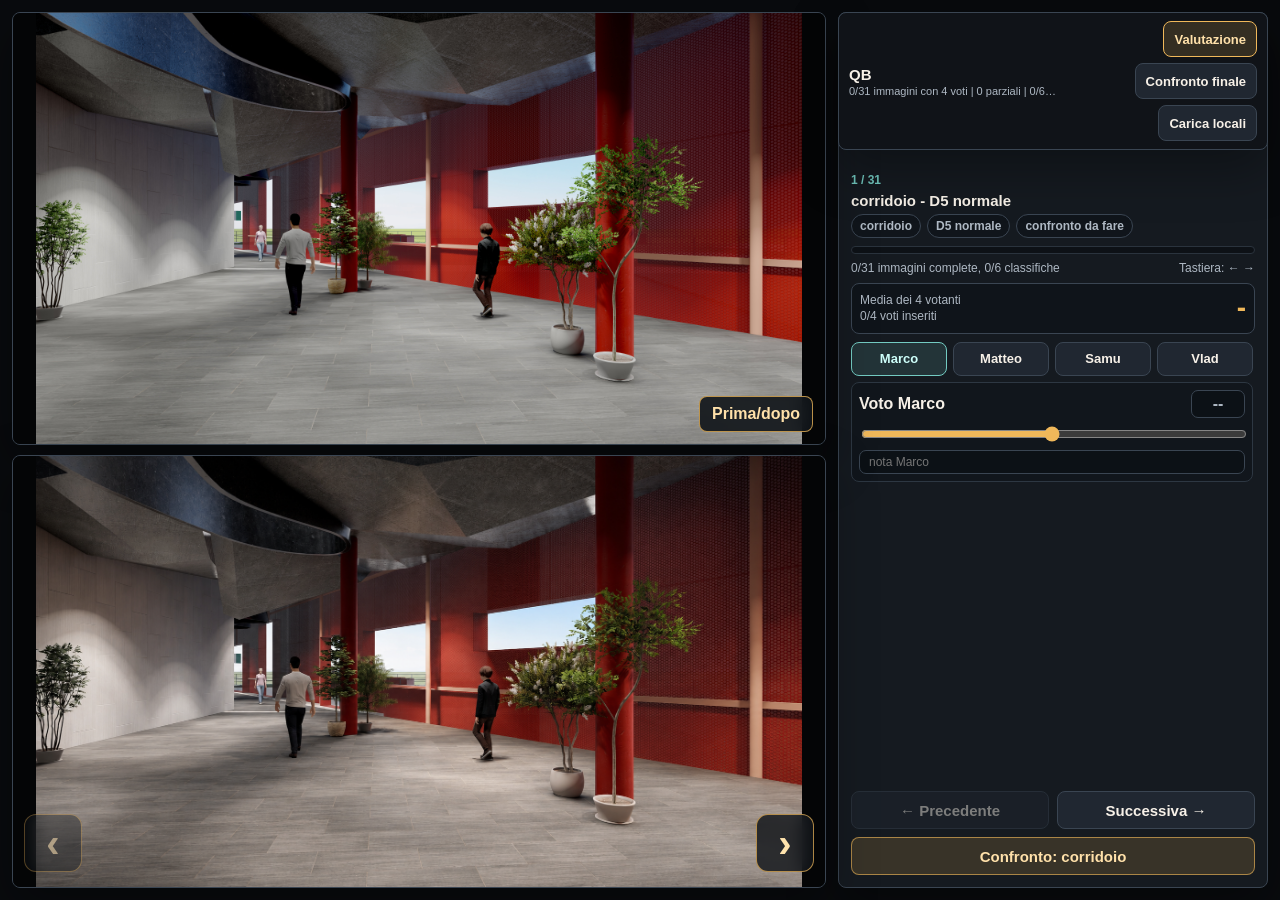
==== commit ddb5d22f: "Prefer remote saved votes over empty local state" ====
--- a/index.html
+++ b/index.html
@@ -1910,12 +1910,16 @@
             const current = record.votes[vote.voterId] || {};
             const remoteUpdated = vote.updatedAt || "";
             const localUpdated = current.updatedAt || "";
-            if (localUpdated && remoteUpdated && remoteUpdated < localUpdated) return;
             const next = {
               score: scoreValue(vote.score),
               note: vote.note || "",
               updatedAt: remoteUpdated || new Date().toISOString(),
             };
+            const currentScore = scoreValue(current.score);
+            const remoteHasData = next.score !== null || Boolean(next.note);
+            const localHasData = currentScore !== null || Boolean(current.note);
+            if (localHasData && localUpdated && remoteUpdated && remoteUpdated < localUpdated) return;
+            if (!localHasData && !remoteHasData && localUpdated && remoteUpdated && remoteUpdated < localUpdated) return;
             if (current.score === next.score && current.note === next.note && current.updatedAt === next.updatedAt) return;
             record.votes[vote.voterId] = next;
             changed = true;
@@ -1934,17 +1938,19 @@
             if (!state.personalRankingUpdatedAt[ranking.subjectKey]) state.personalRankingUpdatedAt[ranking.subjectKey] = {};
             const localUpdated = state.personalRankingUpdatedAt[ranking.subjectKey][ranking.voterId] || "";
             const remoteUpdated = ranking.updatedAt || "";
-            if (localUpdated && remoteUpdated && remoteUpdated < localUpdated) return;
+            const localTouched = Boolean(state.personalTouched[ranking.subjectKey][ranking.voterId]);
+            const remoteTouched = Boolean(ranking.touched);
+            if (localTouched && localUpdated && remoteUpdated && remoteUpdated < localUpdated) return;
             const currentOrder = state.personalRankings[ranking.subjectKey][ranking.voterId] || [];
             if (
               currentOrder.join("|") === clean.join("|")
-              && Boolean(state.personalTouched[ranking.subjectKey][ranking.voterId]) === Boolean(ranking.touched)
+              && localTouched === remoteTouched
               && localUpdated === remoteUpdated
             ) {
               return;
             }
             state.personalRankings[ranking.subjectKey][ranking.voterId] = clean;
-            state.personalTouched[ranking.subjectKey][ranking.voterId] = Boolean(ranking.touched);
+            state.personalTouched[ranking.subjectKey][ranking.voterId] = remoteTouched;
             state.personalRankingUpdatedAt[ranking.subjectKey][ranking.voterId] = remoteUpdated || new Date().toISOString();
             changed = true;
           });
